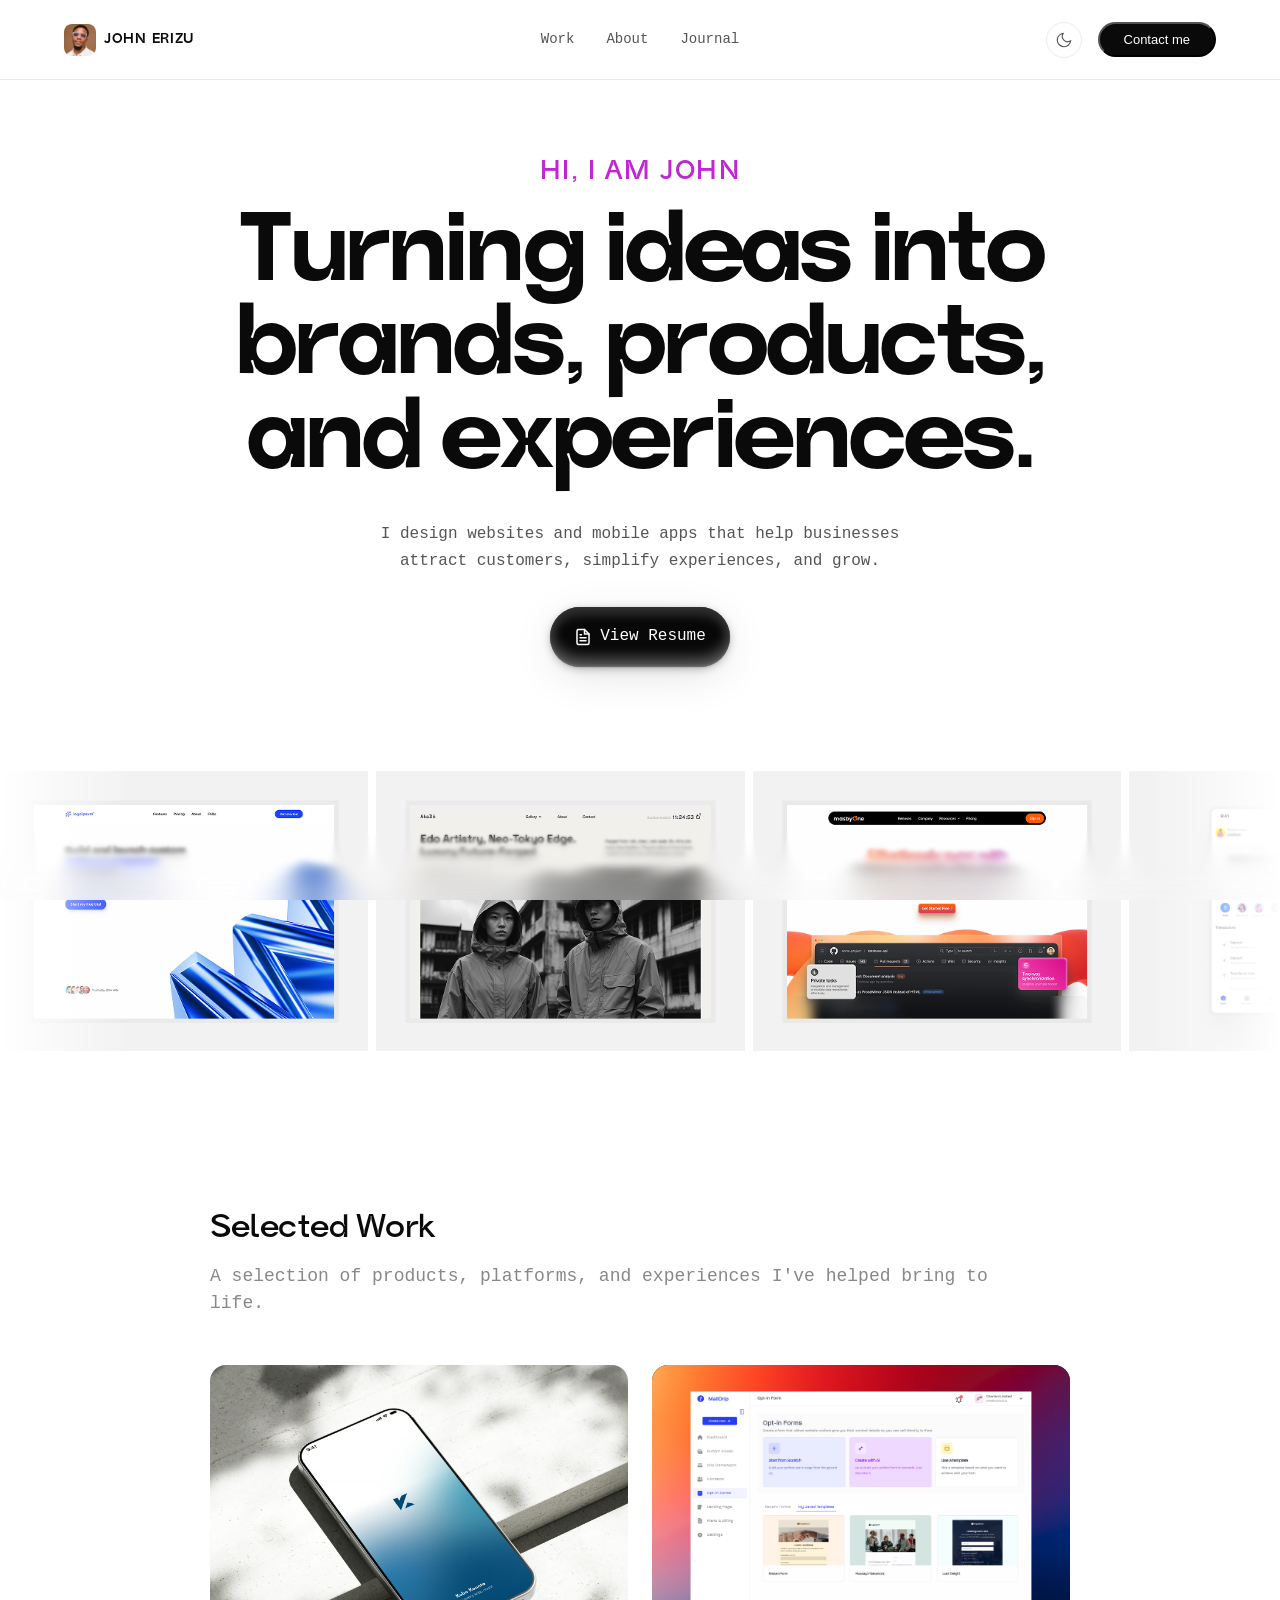
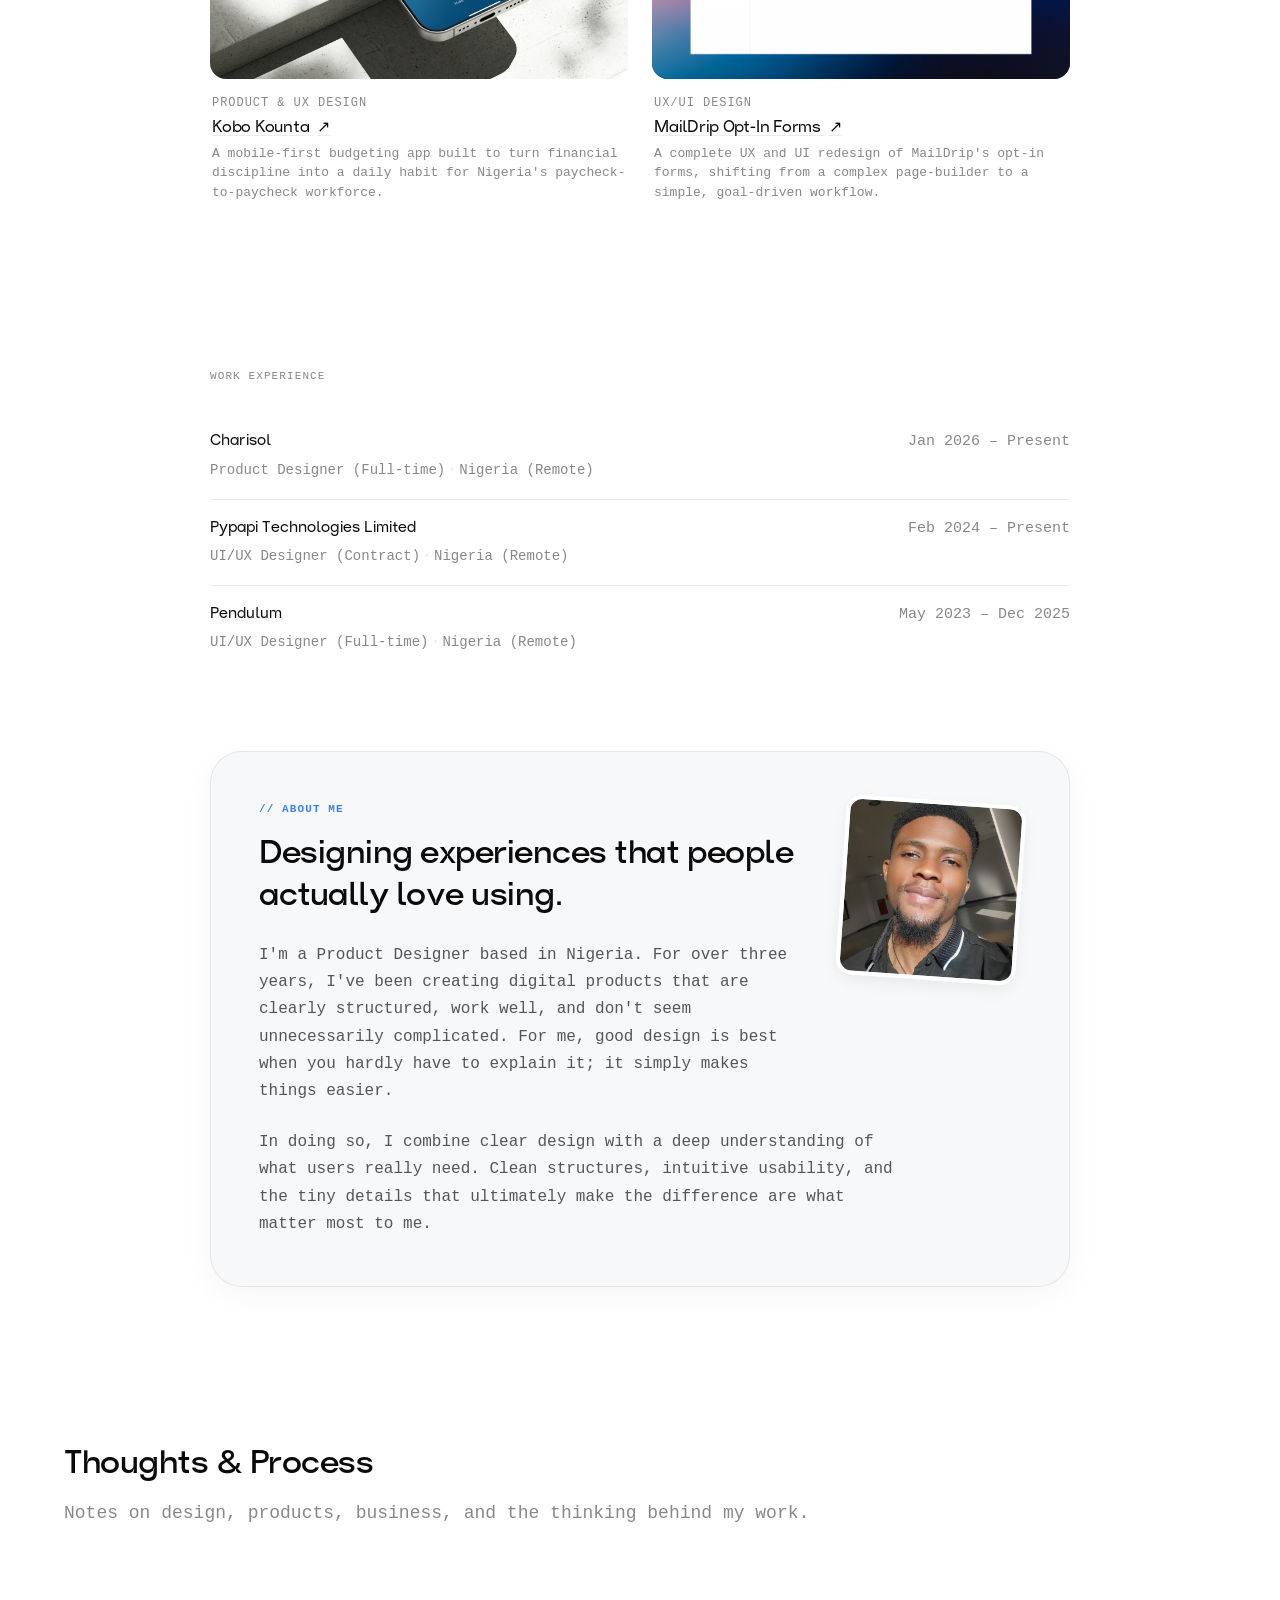
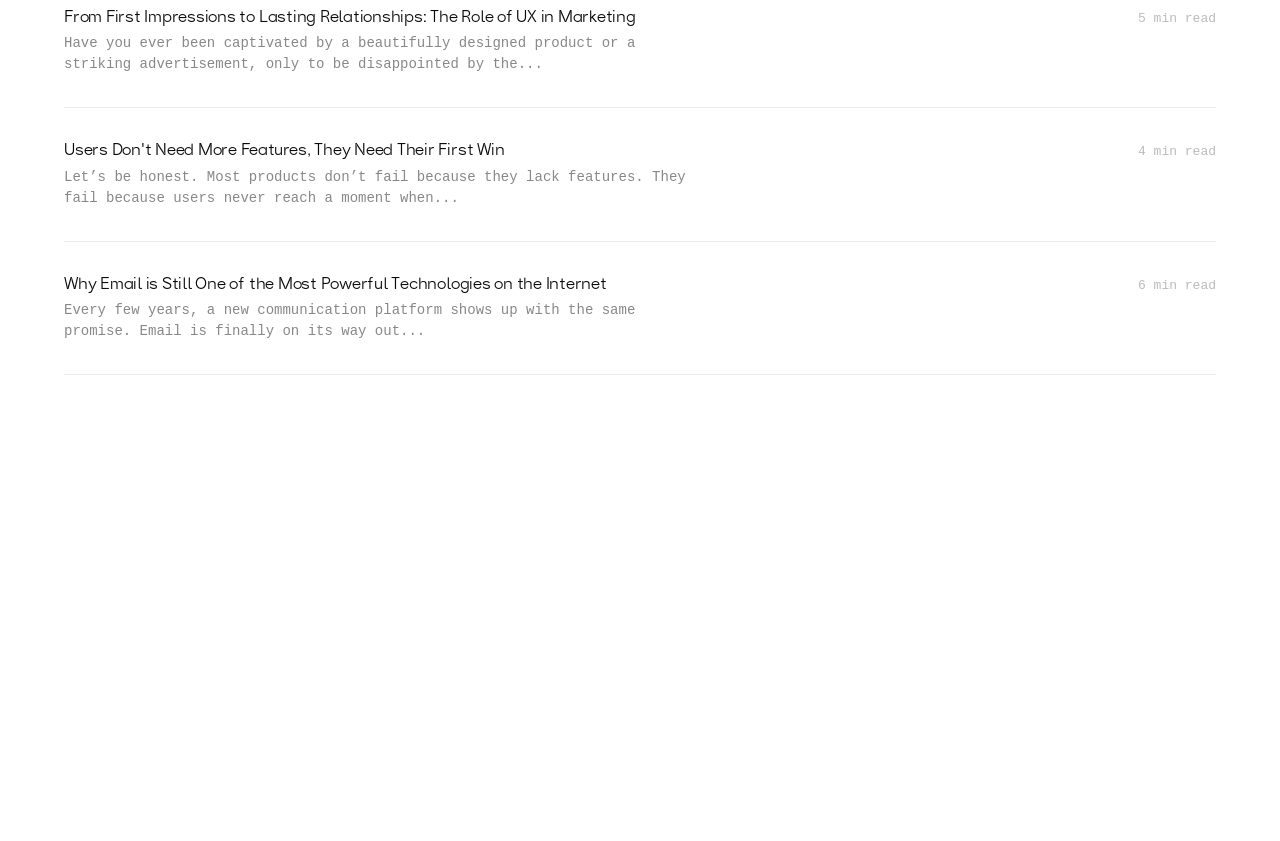
==== index.html @ f5722d07 "Redesign hero typography and animate the marquee with GSAP Hero copy is now "Turning ideas into bran" ====
<!DOCTYPE html>
<html lang="en">

<head>
  <meta charset="UTF-8">
  <meta name="viewport" content="width=device-width, initial-scale=1.0">
  <title>John Erizu — Product Designer</title>
  <!-- Content Security Policy to protect against XSS and malicious scripts -->
  <meta http-equiv="Content-Security-Policy" content="default-src 'self'; script-src 'self' 'unsafe-inline' https://app.cal.com; style-src 'self' 'unsafe-inline' https://fonts.googleapis.com; font-src 'self' https://fonts.gstatic.com; frame-src 'self' https://app.cal.com; img-src 'self' data: https:; connect-src 'self' https://app.cal.com;">
  <meta name="description"
    content="Portfolio of John Erizu, a digital product designer crafting elevated experiences for modern businesses.">

  <!-- Open Graph / social share preview -->
  <meta property="og:type" content="website">
  <meta property="og:site_name" content="John Erizu — Product Designer">
  <meta property="og:url" content="https://jon-xvi.github.io/My-Portfolio/">
  <meta property="og:title" content="John Erizu — Product Designer">
  <meta property="og:description"
    content="Portfolio of John Erizu, a digital product designer crafting elevated experiences for modern businesses.">
  <meta property="og:image" content="https://jon-xvi.github.io/My-Portfolio/artifacts/og-image.jpg">
  <meta property="og:image:width" content="1200">
  <meta property="og:image:height" content="630">

  <!-- Twitter Card -->
  <meta name="twitter:card" content="summary_large_image">
  <meta name="twitter:title" content="John Erizu — Product Designer">
  <meta name="twitter:description"
    content="Portfolio of John Erizu, a digital product designer crafting elevated experiences for modern businesses.">
  <meta name="twitter:image" content="https://jon-xvi.github.io/My-Portfolio/artifacts/og-image.jpg">

  <link rel="icon" type="image/png" href="artifacts/hero/AVI.png">
  <link rel="preconnect" href="https://fonts.googleapis.com">
  <link rel="preconnect" href="https://fonts.gstatic.com" crossorigin>
  <link href="https://fonts.googleapis.com/css2?family=IBM+Plex+Mono:wght@400;500;600;700&family=Plus+Jakarta+Sans:ital,wght@0,200..800;1,200..800&family=Six+Caps&display=swap" rel="stylesheet">
  <link rel="stylesheet" href="styles.css">
</head>

<body>

  <!-- Navigation -->
  <nav id="navbar" aria-label="Main Navigation">
    <div class="container nav-inner">
      <a href="#home" class="nav-brand">
        <img src="artifacts/hero/AVI.png" alt="John Erizu" class="nav-avatar">
        JOHN ERIZU
      </a>
      <div class="nav-center">
        <a href="#projects">Work</a>
        <a href="#about">About</a>
        <a href="#writing">Journal</a>
      </div>
      <div class="nav-right">
        <button class="theme-toggle" id="theme-toggle" aria-label="Toggle dark mode">
          <svg class="icon-sun" width="18" height="18" viewBox="0 0 24 24" fill="none" stroke="currentColor"
            stroke-width="1.5" stroke-linecap="round" stroke-linejoin="round">
            <circle cx="12" cy="12" r="5" />
            <line x1="12" y1="1" x2="12" y2="3" />
            <line x1="12" y1="21" x2="12" y2="23" />
            <line x1="4.22" y1="4.22" x2="5.64" y2="5.64" />
            <line x1="18.36" y1="18.36" x2="19.78" y2="19.78" />
            <line x1="1" y1="12" x2="3" y2="12" />
            <line x1="21" y1="12" x2="23" y2="12" />
            <line x1="4.22" y1="19.78" x2="5.64" y2="18.36" />
            <line x1="18.36" y1="5.64" x2="19.78" y2="4.22" />
          </svg>
          <svg class="icon-moon" width="18" height="18" viewBox="0 0 24 24" fill="none" stroke="currentColor"
            stroke-width="1.5" stroke-linecap="round" stroke-linejoin="round">
            <path d="M21 12.79A9 9 0 1 1 11.21 3 7 7 0 0 0 21 12.79z" />
          </svg>
        </button>
        <button class="nav-cta" data-modal-trigger="contact-modal">Contact me</button>
      </div>
      <div class="nav-mobile-actions">
        <button class="theme-toggle" id="theme-toggle-mobile" aria-label="Toggle dark mode">
          <svg class="icon-sun" width="18" height="18" viewBox="0 0 24 24" fill="none" stroke="currentColor"
            stroke-width="1.5" stroke-linecap="round" stroke-linejoin="round">
            <circle cx="12" cy="12" r="5" />
            <line x1="12" y1="1" x2="12" y2="3" />
            <line x1="12" y1="21" x2="12" y2="23" />
            <line x1="4.22" y1="4.22" x2="5.64" y2="5.64" />
            <line x1="18.36" y1="18.36" x2="19.78" y2="19.78" />
            <line x1="1" y1="12" x2="3" y2="12" />
            <line x1="21" y1="12" x2="23" y2="12" />
            <line x1="4.22" y1="19.78" x2="5.64" y2="18.36" />
            <line x1="18.36" y1="5.64" x2="19.78" y2="4.22" />
          </svg>
          <svg class="icon-moon" width="18" height="18" viewBox="0 0 24 24" fill="none" stroke="currentColor"
            stroke-width="1.5" stroke-linecap="round" stroke-linejoin="round">
            <path d="M21 12.79A9 9 0 1 1 11.21 3 7 7 0 0 0 21 12.79z" />
          </svg>
        </button>
        <button class="nav-toggle" id="nav-toggle" aria-label="Toggle navigation" aria-expanded="false">
          <span></span>
          <span></span>
          <span></span>
        </button>
      </div>
    </div>
    <!-- Mobile menu -->
    <div class="nav-mobile" id="nav-mobile">
      <a href="#projects">Work</a>
      <a href="#about">About</a>
      <a href="#writing">Journal</a>
      <button class="mobile-contact-btn" data-modal-trigger="contact-modal">Contact</button>
    </div>
  </nav>

  <!-- Hero Section -->
  <header class="hero" id="home">
    <div class="container">
      <div class="hero-content animate-on-scroll">
        <p class="hero-eyebrow">Hi, I am John</p>
        <h1>Turning ideas into brands, products, and experiences.</h1>
        <p class="hero-sub">I design websites and mobile apps that help businesses attract customers, simplify experiences, and grow.</p>
        <div class="hero-cta-wrapper">
          <a href="https://instantfind.me/johnerizu" target="_blank" rel="noopener noreferrer" class="hero-cta-pill">
            <svg width="18" height="18" viewBox="0 0 24 24" fill="none" stroke="currentColor" stroke-width="2" stroke-linecap="round" stroke-linejoin="round" class="cta-icon"><path d="M14 2H6a2 2 0 0 0-2 2v16a2 2 0 0 0 2 2h12a2 2 0 0 0 2-2V8z"></path><polyline points="14 2 14 8 20 8"></polyline><line x1="16" y1="13" x2="8" y2="13"></line><line x1="16" y1="17" x2="8" y2="17"></line><polyline points="10 9 9 9 8 9"></polyline></svg>
            View Resume
          </a>
        </div>
      </div>
    </div>
  </header>

  <!-- Infinite Marquee Section -->
  <section class="shots-marquee-section">
    <div class="marquee-track">
      <div class="marquee-content">
        <img src="artifacts/second_section/Slide%201.png" alt="Design Shot 1" class="img-light">
        <img src="artifacts/second_section/Slide%201-D.png" alt="Design Shot 1 Dark" class="img-dark">
        <img src="artifacts/second_section/Slide%202.png" alt="Design Shot 2" class="img-light">
        <img src="artifacts/second_section/Slide%202-D.png" alt="Design Shot 2 Dark" class="img-dark">
        <img src="artifacts/second_section/Slide%203.png" alt="Design Shot 3" class="img-light">
        <img src="artifacts/second_section/Slide%203-D.png" alt="Design Shot 3 Dark" class="img-dark">
        <img src="artifacts/second_section/Slide%204.png" alt="Design Shot 4" class="img-light">
        <img src="artifacts/second_section/Slide%204-D.png" alt="Design Shot 4 Dark" class="img-dark">
        <img src="artifacts/second_section/Slide%205.png" alt="Design Shot 5" class="img-light">
        <img src="artifacts/second_section/Slide%205-D.png" alt="Design Shot 5 Dark" class="img-dark">
      </div>
      <div class="marquee-content" aria-hidden="true">
        <img src="artifacts/second_section/Slide%201.png" alt="Design Shot 1" class="img-light">
        <img src="artifacts/second_section/Slide%201-D.png" alt="Design Shot 1 Dark" class="img-dark">
        <img src="artifacts/second_section/Slide%202.png" alt="Design Shot 2" class="img-light">
        <img src="artifacts/second_section/Slide%202-D.png" alt="Design Shot 2 Dark" class="img-dark">
        <img src="artifacts/second_section/Slide%203.png" alt="Design Shot 3" class="img-light">
        <img src="artifacts/second_section/Slide%203-D.png" alt="Design Shot 3 Dark" class="img-dark">
        <img src="artifacts/second_section/Slide%204.png" alt="Design Shot 4" class="img-light">
        <img src="artifacts/second_section/Slide%204-D.png" alt="Design Shot 4 Dark" class="img-dark">
        <img src="artifacts/second_section/Slide%205.png" alt="Design Shot 5" class="img-light">
        <img src="artifacts/second_section/Slide%205-D.png" alt="Design Shot 5 Dark" class="img-dark">
      </div>
    </div>
  </section>

  <!-- Projects Grid Section -->
  <section id="projects">
    <div class="container-narrow">
      <h2 class="section-title animate-on-scroll">Selected Work</h2>
      <p class="section-subtitle animate-on-scroll">A selection of products, platforms, and experiences I've helped bring to life.</p>
      <div class="projects-grid">
        <!-- Standard Cards -->
        <a href="#" class="project-card animate-on-scroll" data-case-study="kobo-kounta">
          <div class="project-img-wrap">
            <img src="artifacts/Kobo%20Kounta/brand-launch.jpg" alt="Kobo Kounta" class="project-img">
          </div>
          <div class="project-info">
            <span class="project-tag">Product & UX Design</span>
            <h3>Kobo Kounta <span class="arrow-icon">↗</span></h3>
            <p>A mobile-first budgeting app built to turn financial discipline into a daily habit for Nigeria's paycheck-to-paycheck workforce.</p>
          </div>
        </a>
        <a href="#" class="project-card animate-on-scroll" data-case-study="maildrip-redesign">
          <div class="project-img-wrap">
            <img src="artifacts/opt-in-case-study/cover-image.png" alt="MailDrip Redesign" class="project-img">
          </div>
          <div class="project-info">
            <span class="project-tag">UX/UI DESIGN</span>
            <h3>MailDrip Opt-In Forms <span class="arrow-icon">↗</span></h3>
            <p>A complete UX and UI redesign of MailDrip's opt-in forms, shifting from a complex page-builder to a simple, goal-driven workflow.</p>
          </div>
        </a>
        <!-- Nexus Banking Experience removed (dummy project, no longer needed) -->
        <!-- Lumina UI Kit and Spatial Interfaces cards removed for now (placeholder projects) -->
        <!-- Full markup is preserved in git history; ask to have them restored once real content is ready -->
      </div>
    </div>
  </section>

  <!-- Experience / Work History Section -->
  <section id="experience" class="experience-section">
    <div class="container-narrow animate-on-scroll">
      <div class="experience-header">
        <span class="experience-label">Work Experience</span>
      </div>
      <div class="experience-list">
        <div class="experience-item">
          <div class="experience-row-1">
            <span class="experience-company">Charisol</span>
            <span class="experience-time">Jan 2026 – Present</span>
          </div>
          <div class="experience-row-2">
            <span class="experience-role">Product Designer (Full-time)</span>
            <span class="experience-separator">•</span>
            <span class="experience-location">Nigeria (Remote)</span>
          </div>
        </div>
        <div class="experience-item">
          <div class="experience-row-1">
            <span class="experience-company">Pypapi Technologies Limited</span>
            <span class="experience-time">Feb 2024 – Present</span>
          </div>
          <div class="experience-row-2">
            <span class="experience-role">UI/UX Designer (Contract)</span>
            <span class="experience-separator">•</span>
            <span class="experience-location">Nigeria (Remote)</span>
          </div>
        </div>
        <div class="experience-item">
          <div class="experience-row-1">
            <span class="experience-company">Pendulum</span>
            <span class="experience-time">May 2023 – Dec 2025</span>
          </div>
          <div class="experience-row-2">
            <span class="experience-role">UI/UX Designer (Full-time)</span>
            <span class="experience-separator">•</span>
            <span class="experience-location">Nigeria (Remote)</span>
          </div>
        </div>
      </div>
    </div>
  </section>

  <!-- About Me Section -->
  <section id="about" class="about-section">
    <div class="container container-narrow">
      <div class="about-card animate-on-scroll">
        <div class="about-row-top">
          <div class="about-text-column">
            <span class="about-tag">// ABOUT ME</span>
            <h2 class="about-title">Designing experiences that people actually love using.</h2>
            <p class="about-para">I'm a Product Designer based in Nigeria. For over three years, I've been creating digital products that are clearly structured, work well, and don't seem unnecessarily complicated. For me, good design is best when you hardly have to explain it; it simply makes things easier.</p>
          </div>
          <div class="about-image-column">
            <img src="artifacts/Snapchat-1626232021.jpg" alt="John Erizu" class="about-image">
          </div>
        </div>
        <div class="about-row-bottom">
          <p class="about-para">In doing so, I combine clear design with a deep understanding of what users really need. Clean structures, intuitive usability, and the tiny details that ultimately make the difference are what matter most to me.</p>
        </div>
      </div>
    </div>
  </section>

  <!-- Journal Section -->
  <section id="writing">
    <div class="container">
      <h2 class="section-title animate-on-scroll">Thoughts & Process</h2>
      <p class="section-subtitle animate-on-scroll">Notes on design, products, business, and the thinking behind my work.</p>

      <div class="blog-list animate-on-scroll">
        <a href="https://medium.com/@johnerizu/from-first-impressions-to-lasting-relationships-the-role-of-ux-in-marketing-a23e538dd0d7" target="_blank" rel="noopener noreferrer" class="blog-entry">
          <div class="blog-info">
            <h3>From First Impressions to Lasting Relationships: The Role of UX in Marketing</h3>
            <p>Have you ever been captivated by a beautifully designed product or a striking advertisement, only to be disappointed by the...</p>
          </div>
          <div class="blog-meta">5 min read</div>
        </a>

        <a href="https://medium.com/charisol-pulse/users-dont-need-more-features-they-need-their-first-win-499026006082" target="_blank" rel="noopener noreferrer" class="blog-entry">
          <div class="blog-info">
            <h3>Users Don't Need More Features, They Need Their First Win</h3>
            <p>Let’s be honest. Most products don’t fail because they lack features. They fail because users never reach a moment when...</p>
          </div>
          <div class="blog-meta">4 min read</div>
        </a>

        <a href="https://medium.com/charisol-pulse/why-email-is-still-one-of-the-most-powerful-technologies-on-the-internet-e408d5e51385" target="_blank" rel="noopener noreferrer" class="blog-entry">
          <div class="blog-info">
            <h3>Why Email is Still One of the Most Powerful Technologies on the Internet</h3>
            <p>Every few years, a new communication platform shows up with the same promise. Email is finally on its way out...</p>
          </div>
          <div class="blog-meta">6 min read</div>
        </a>
      </div>
    </div>
  </section>



  <!-- Footer Section -->
  <footer id="contact" class="footer-section">
    <div class="container">
      <!-- CTA Row: "Let's Talk" left, Social Links right -->
      <div class="footer-cta-row animate-on-scroll">
        <div class="footer-cta-left">
          <p class="footer-label">Have a project in mind?</p>
          <a href="#" class="footer-big-link" data-modal-trigger="contact-modal">Let's Talk....</a>
        </div>
        <div class="footer-cta-right">
          <a href="https://x.com/_JonXVI" target="_blank" rel="noopener noreferrer" class="footer-social-link">X (twitter)</a>
          <a href="https://www.linkedin.com/in/john-erizu/" target="_blank" rel="noopener noreferrer" class="footer-social-link">LinkedIn</a>
          <a href="https://medium.com/@johnerizu" target="_blank" rel="noopener noreferrer" class="footer-social-link">Medium</a>
          <a href="https://www.behance.net/Jon_XVI" target="_blank" rel="noopener noreferrer" class="footer-social-link">Behance</a>
          <div class="footer-copyright">
            © 2026 John Erizu. All rights reserved.
          </div>
        </div>
      </div>
    </div>
  </footer>

  <!-- Progressive Blur Overlay (Fixed Bottom) -->
  <div class="progressive-blur" aria-hidden="true">
    <div class="blur-layer" style="backdrop-filter: blur(0.5px); -webkit-backdrop-filter: blur(0.5px); mask-image: linear-gradient(to bottom, transparent 0%, black 12.5%); -webkit-mask-image: linear-gradient(to bottom, transparent 0%, black 12.5%);"></div>
    <div class="blur-layer" style="backdrop-filter: blur(1px); -webkit-backdrop-filter: blur(1px); mask-image: linear-gradient(to bottom, transparent 12.5%, black 25%); -webkit-mask-image: linear-gradient(to bottom, transparent 12.5%, black 25%);"></div>
    <div class="blur-layer" style="backdrop-filter: blur(2px); -webkit-backdrop-filter: blur(2px); mask-image: linear-gradient(to bottom, transparent 25%, black 37.5%); -webkit-mask-image: linear-gradient(to bottom, transparent 25%, black 37.5%);"></div>
    <div class="blur-layer" style="backdrop-filter: blur(4px); -webkit-backdrop-filter: blur(4px); mask-image: linear-gradient(to bottom, transparent 37.5%, black 50%); -webkit-mask-image: linear-gradient(to bottom, transparent 37.5%, black 50%);"></div>
    <div class="blur-layer" style="backdrop-filter: blur(8px); -webkit-backdrop-filter: blur(8px); mask-image: linear-gradient(to bottom, transparent 50%, black 62.5%); -webkit-mask-image: linear-gradient(to bottom, transparent 50%, black 62.5%);"></div>
    <div class="blur-layer" style="backdrop-filter: blur(12px); -webkit-backdrop-filter: blur(12px); mask-image: linear-gradient(to bottom, transparent 62.5%, black 75%); -webkit-mask-image: linear-gradient(to bottom, transparent 62.5%, black 75%);"></div>
    <div class="blur-layer" style="backdrop-filter: blur(18px); -webkit-backdrop-filter: blur(18px); mask-image: linear-gradient(to bottom, transparent 75%, black 87.5%); -webkit-mask-image: linear-gradient(to bottom, transparent 75%, black 87.5%);"></div>
    <div class="blur-layer" style="backdrop-filter: blur(24px); -webkit-backdrop-filter: blur(24px); mask-image: linear-gradient(to bottom, transparent 87.5%, black 100%); -webkit-mask-image: linear-gradient(to bottom, transparent 87.5%, black 100%);"></div>
  </div>

  <!-- Floating Social Dock -->
  <div class="floating-dock" aria-label="Social links">
    <a href="https://x.com/_JonXVI" class="dock-item" title="X (Twitter)" target="_blank" rel="noopener noreferrer">
      <svg width="18" height="18" viewBox="0 0 24 24" fill="currentColor"><path d="M18.244 2.25h3.308l-7.227 8.26 8.502 11.24H16.17l-5.214-6.817L4.99 21.75H1.68l7.73-8.835L1.254 2.25H8.08l4.713 6.231zm-1.161 17.52h1.833L7.084 4.126H5.117z"/></svg>
    </a>
    <a href="https://www.behance.net/Jon_XVI" class="dock-item" title="Behance" target="_blank" rel="noopener noreferrer">
      <svg width="18" height="18" viewBox="0 0 24 24" fill="none" xmlns="http://www.w3.org/2000/svg">
        <defs>
          <mask id="behance-mask">
            <rect width="24" height="24" fill="white" />
            <path transform="translate(4.2, 4.2) scale(0.65)" d="M22 7h-7v-2h7v2zm1.726 10c-.442 1.297-2.029 3-5.101 3-3.074 0-5.564-1.729-5.564-5.675 0-3.91 2.325-5.92 5.466-5.92 3.082 0 4.964 1.897 5.161 4.414h-7.14c.032 1.488 1.054 2.871 2.656 2.871 1.026 0 1.954-.606 2.39-1.554h2.132zm-4.992-3.876c-.035-1.12-1.01-2.124-2.131-2.124-1.294 0-2.079 1.107-2.22 2.124h4.351zm-10.457-3.124h-6.277v14h6.76c2.476 0 4.238-1.547 4.238-4.004 0-2.001-1.391-3.149-2.73-3.342 1.082-.405 2.212-1.579 2.212-3.21 0-2.316-1.761-3.444-4.203-3.444zm-3.277 5.093h2.64c1.161 0 1.802.723 1.802 1.637 0 1.021-.738 1.62-1.84 1.62h-2.602v-3.257zm0 5.86v-3.805h2.827c1.332 0 2.158.825 2.158 1.95 0 1.155-.839 1.855-2.204 1.855h-2.781z" fill="black"/>
          </mask>
        </defs>
        <circle cx="12" cy="12" r="12" fill="currentColor" mask="url(#behance-mask)"/>
      </svg>
    </a>
    <a href="https://www.linkedin.com/in/john-erizu/" class="dock-item" title="LinkedIn" target="_blank" rel="noopener noreferrer">
      <svg width="18" height="18" viewBox="0 0 24 24" fill="currentColor"><path d="M20.447 20.452h-3.554v-5.569c0-1.328-.027-3.037-1.852-3.037-1.853 0-2.136 1.445-2.136 2.939v5.667H9.351V9h3.414v1.561h.046c.477-.9 1.637-1.85 3.37-1.85 3.601 0 4.267 2.37 4.267 5.455v6.286zM5.337 7.433c-1.144 0-2.063-.926-2.063-2.065 0-1.138.92-2.063 2.063-2.063 1.14 0 2.064.925 2.064 2.063 0 1.139-.925 2.065-2.064 2.065zm1.782 13.019H3.555V9h3.564v11.452zM22.225 0H1.771C.792 0 0 .774 0 1.729v20.542C0 23.227.792 24 1.771 24h20.451C23.2 24 24 23.227 24 22.271V1.729C24 .774 23.2 0 22.222 0h.003z"/></svg>
    </a>
    <div class="dock-divider"></div>
    <a href="#" data-cal-namespace="30min" data-cal-link="john-erizu/30min" data-cal-config='{"layout":"month_view"}' class="dock-cta">Book a call</a>
  </div>

  <!-- Contact Modal -->
  <div class="modal-overlay" id="contact-modal" aria-hidden="true">
    <div class="modal-container">
      <div class="modal-content">
        <button class="modal-close" aria-label="Close modal">
          <svg width="24" height="24" viewBox="0 0 24 24" fill="none" stroke="currentColor" stroke-width="2" stroke-linecap="round" stroke-linejoin="round"><line x1="18" y1="6" x2="6" y2="18"></line><line x1="6" y1="6" x2="18" y2="18"></line></svg>
        </button>
        <h2>Let's collaborate today!</h2>
        <form action="https://formsubmit.co/johnerizu7@gmail.com" method="POST" class="contact-form">
          <!-- FormSubmit Configuration -->
          <input type="hidden" name="_subject" value="New Portfolio Contact!">
          <input type="hidden" name="_captcha" value="false">
          <!-- Optional redirect back to your site -->
          <input type="hidden" name="_next" value="https://jon-xvi.github.io/My-Portfolio/">

          <div class="form-row">
            <div class="form-group">
              <label for="name">Name</label>
              <input type="text" id="name" name="name" placeholder="John Erizu" required>
            </div>
            <div class="form-group">
              <label for="company">Company</label>
              <input type="text" id="company" name="company" placeholder="Design">
            </div>
          </div>
          <div class="form-group">
            <label for="email">Email</label>
            <input type="email" id="email" name="email" placeholder="johnerizu7@gmail.com" required>
          </div>
          <div class="form-group">
            <label for="message">Message</label>
            <textarea id="message" name="message" rows="4" placeholder="Your message" required></textarea>
          </div>
          <button type="submit" class="form-submit-btn">Submit</button>
        </form>
      </div>
    </div>
  </div>

  <!-- Case Study Overlay Panel (Dribbble-style) -->
  <div class="case-study-overlay" id="case-study-overlay" aria-hidden="true">
    <div class="case-study-backdrop" id="case-study-backdrop"></div>
    <div class="case-study-container" id="case-study-container">
      <div class="case-study-header-sticky" id="case-study-header-sticky">
        <div class="case-study-header-inner">
          <div class="case-study-header-text" id="case-study-header-text"></div>
          <button class="case-study-close" id="case-study-close" aria-label="Close case study">
            <svg width="24" height="24" viewBox="0 0 24 24" fill="none" stroke="currentColor" stroke-width="2" stroke-linecap="round" stroke-linejoin="round">
              <line x1="18" y1="6" x2="6" y2="18"></line>
              <line x1="6" y1="6" x2="18" y2="18"></line>
            </svg>
          </button>
        </div>
      </div>
      <div class="case-study-content" id="case-study-content">
        <!-- Content injected dynamically via JavaScript -->
      </div>
    </div>
  </div>

  <!-- Image Lightbox (full-view for case study images) -->
  <div class="image-lightbox" id="image-lightbox" aria-hidden="true">
    <button class="image-lightbox-close" id="image-lightbox-close" aria-label="Close full-size image">
      <svg width="24" height="24" viewBox="0 0 24 24" fill="none" stroke="currentColor" stroke-width="2" stroke-linecap="round" stroke-linejoin="round">
        <line x1="18" y1="6" x2="6" y2="18"></line>
        <line x1="6" y1="6" x2="18" y2="18"></line>
      </svg>
    </button>
    <img src="" alt="" class="image-lightbox-img" id="image-lightbox-img">
  </div>

  <script src="vendor/gsap.min.js"></script>
  <script src="main.dev.js"></script>
  <script src="https://cdn.jsdelivr.net/npm/marked/marked.min.js"></script>
  <script src="cms.js"></script>

  <!-- Cal embed code begins -->
  <script type="text/javascript">
    (function (C, A, L) { let p = function (a, ar) { a.q.push(ar); }; let d = C.document; C.Cal = C.Cal || function () { let cal = C.Cal; let ar = arguments; if (!cal.loaded) { cal.ns = {}; cal.q = cal.q || []; d.head.appendChild(d.createElement("script")).src = A; cal.loaded = true; } if (ar[0] === L) { const api = function () { p(api, arguments); }; const namespace = ar[1]; api.q = api.q || []; if(typeof namespace === "string"){cal.ns[namespace] = cal.ns[namespace] || api;p(cal.ns[namespace], ar);p(cal, ["initNamespace", namespace]);} else p(cal, ar); return;} p(cal, ar); }; })(window, "https://app.cal.com/embed/embed.js", "init");
    Cal("init", "30min", {origin:"https://app.cal.com"});
    Cal.config = Cal.config || {};
    Cal.config.forwardQueryParams = true;
    Cal.ns["30min"]("ui", {"hideEventTypeDetails":false,"layout":"month_view"});
  </script>
  <!-- Cal embed code ends -->
</body>
</html>
---- styles.css ----
@font-face{font-family:"Trap";src:url("artifacts/fonts/trap-sans-serif-font-family/trap-light.otf") format("opentype");font-weight:300;font-style:normal;font-display:swap}@font-face{font-family:"Trap";src:url("artifacts/fonts/trap-sans-serif-font-family/trap-regular.otf") format("opentype");font-weight:400;font-style:normal;font-display:swap}@font-face{font-family:"Trap";src:url("artifacts/fonts/trap-sans-serif-font-family/trap-medium.otf") format("opentype");font-weight:500;font-style:normal;font-display:swap}@font-face{font-family:"Trap";src:url("artifacts/fonts/trap-sans-serif-font-family/trap-semibold.otf") format("opentype");font-weight:600;font-style:normal;font-display:swap}@font-face{font-family:"Trap";src:url("artifacts/fonts/trap-sans-serif-font-family/trap-bold.otf") format("opentype");font-weight:700;font-style:normal;font-display:swap}@font-face{font-family:"Trap";src:url("artifacts/fonts/trap-sans-serif-font-family/trap-extrabold.otf") format("opentype");font-weight:800;font-style:normal;font-display:swap}@font-face{font-family:"Trap";src:url("artifacts/fonts/trap-sans-serif-font-family/trap-black.otf") format("opentype");font-weight:900;font-style:normal;font-display:swap}:root{--bg:#ffffff;--bg-alt:#f7f8fa;--fg:#0a0a0a;--fg-2:#555555;--fg-3:#888888;--fg-4:#bbbbbb;--border:rgba(0, 0, 0, 0.08);--card-bg:#f5f5f5;--hero-ink:#0a0a0a;--hero-accent:#c026d3;--max-width:1200px;--site-margin:64px;--section-padding:80px;--font-body:"IBM Plex Mono", ui-monospace, SFMono-Regular, Menlo, Consolas, monospace;--font-display:"Trap", "Plus Jakarta Sans", -apple-system, BlinkMacSystemFont, "Helvetica Neue", Helvetica, Arial, sans-serif;--ease:cubic-bezier(0.25, 0.46, 0.45, 0.94);--transition-color:background-color 0.3s ease, color 0.3s ease, border-color 0.3s ease}html.dark{--bg:#111111;--bg-alt:#1a1a1a;--fg:#efefef;--fg-2:#b0b0b0;--fg-3:#777777;--fg-4:#555555;--border:rgba(255, 255, 255, 0.1);--card-bg:#1e1e1e;--hero-ink:#fffce1;--hero-accent:#ff96f9}*, *::before, *::after{margin:0;padding:0;box-sizing:border-box}body{font-family:var(--font-body);background-color:var(--bg);color:var(--fg-2);font-size:16px;line-height:1.7;font-weight:400;overflow-x:hidden;scroll-behavior:smooth;transition:var(--transition-color);padding-bottom:80px}h1, h2, h3{font-family:var(--font-display);color:var(--fg);font-weight:700;letter-spacing:-0.02em;line-height:1.15;transition:color 0.3s ease}h1{font-size:clamp(32px, 4.5vw, 56px);font-weight:400;line-height:1.2;letter-spacing:-0.015em}h2{font-size:clamp(28px, 3vw, 42px);font-weight:400;line-height:1.15;letter-spacing:-0.015em}h3{font-size:16px;font-weight:400;line-height:1.4;letter-spacing:-0.015em}p{max-width:640px;color:var(--fg-2);transition:color 0.3s ease}a{color:var(--fg);text-decoration:none;transition:opacity 0.2s ease, color 0.3s ease}a:hover{opacity:0.6}.container{width:100%;max-width:calc(var(--max-width) + (var(--site-margin) * 2));margin:0 auto;padding:0 var(--site-margin)}section{padding:var(--section-padding) 0;transition:background-color 0.3s ease}.section-title{font-size:clamp(24px, 2.5vw, 32px);font-weight:600;margin-bottom:16px}.section-subtitle{font-size:18px;color:var(--fg-3);margin-bottom:48px;max-width:800px;line-height:1.5}#navbar{position:fixed;top:0;left:0;width:100%;height:80px;z-index:100;display:flex;align-items:center;background:var(--bg);border-bottom:1px solid var(--border);transition:var(--transition-color)}.nav-inner{position:relative;z-index:2;display:flex;align-items:center;justify-content:space-between;width:100%}.nav-brand{font-family:var(--font-display);display:flex;align-items:center;gap:8px;font-size:14px;font-weight:700;letter-spacing:0.05em;color:var(--fg);text-transform:uppercase}.nav-avatar{width:32px;height:32px;border-radius:8px;object-fit:cover}.nav-brand:hover{opacity:1}.nav-center{display:flex;gap:32px;position:absolute;left:50%;transform:translateX(-50%)}.nav-center a{font-size:14px;font-weight:400;color:var(--fg-2)}.nav-center a:hover{opacity:0.6}.nav-right{display:flex;align-items:center;gap:16px}.nav-mobile-actions{display:none;align-items:center;gap:12px}.theme-toggle{width:36px;height:36px;border-radius:50%;border:1px solid var(--border);background:transparent;cursor:pointer;display:flex;align-items:center;justify-content:center;color:var(--fg-2);transition:var(--transition-color)}.theme-toggle:hover{border-color:var(--fg-3)}.theme-toggle svg{transition:opacity 0.2s ease}.icon-sun{display:none}html.dark .icon-sun{display:block}html.dark .icon-moon{display:none}.nav-cta{font-size:13px;font-weight:500;padding:8px 24px;border-radius:100px;background:var(--fg);color:var(--bg);transition:var(--transition-color), opacity 0.2s ease}.nav-cta:hover{opacity:0.85}.nav-toggle{display:none;background:none;border:none;cursor:pointer;padding:8px;z-index:110;flex-direction:column;justify-content:center;align-items:center;gap:4px;width:36px;height:36px}.nav-toggle span{display:block;width:22px;height:2px;background-color:var(--fg);border-radius:2px;transition:transform 300ms ease, opacity 200ms ease;transform-origin:center}#navbar.nav-open .nav-toggle span:nth-child(1){transform:translateY(7px) rotate(45deg)}#navbar.nav-open .nav-toggle span:nth-child(2){opacity:0}#navbar.nav-open .nav-toggle span:nth-child(3){transform:translateY(-7px) rotate(-45deg)}.nav-mobile{display:none;position:fixed;inset:0;z-index:1;flex-direction:column;align-items:center;justify-content:center;gap:8px;background:var(--bg);opacity:0;visibility:hidden;pointer-events:none;transition:opacity 0.3s ease, visibility 0.3s ease}#navbar.nav-open .nav-mobile{opacity:1;visibility:visible;pointer-events:auto}.nav-mobile a{font-family:"Six Caps", var(--font-display), sans-serif;font-size:clamp(52px, 15vw, 76px);font-weight:500;line-height:1.05;letter-spacing:0.01em;color:var(--fg);text-transform:uppercase;text-align:center;display:block}.hero{padding-top:160px;padding-bottom:80px}.hero-content{max-width:1200px;margin:0 auto;display:flex;flex-direction:column;align-items:center;text-align:center}.hero-eyebrow{font-family:var(--font-display);font-size:clamp(16px, 2.1vw, 28px);font-weight:600;letter-spacing:0.06em;text-transform:uppercase;line-height:1;color:var(--hero-accent);max-width:none;margin-bottom:22px}.hero-content h1{font-size:clamp(40px, 7.6vw, 112px);font-weight:800;line-height:0.96;letter-spacing:-0.04em;color:var(--hero-ink);max-width:14em;margin-bottom:32px;text-wrap:balance}.hero-sub{font-size:16px;color:var(--fg-2);max-width:540px;line-height:1.7;text-wrap:pretty}.hero-cta-wrapper{margin-top:32px}.hero-cta-pill{display:inline-flex;align-items:center;gap:8px;padding:16px 24px;background-color:#080808;border-radius:9999px;color:#fff;text-decoration:none;font-weight:500;box-shadow:inset 0 0.6px 0.6px -0.4px rgba(59, 59, 59, 0.28), inset 0 2.3px 2.3px -0.8px rgba(59, 59, 59, 0.36), inset 0 10px 10px -1.25px rgba(59, 59, 59, 0.75), inset 0 -0.6px 0.8px -0.4px rgba(255, 255, 255, 0.13), inset 0 -2.3px 3.2px -0.8px rgba(255, 255, 255, 0.16), inset 0 -10px 14px -1.25px rgba(255, 255, 255, 0.34), 0 0.6px 2.8px -1.3px rgba(0, 0, 0, 0.46), 0 2.3px 10.5px -2.7px rgba(0, 0, 0, 0.4), 0 10px 46px -4px rgba(0, 0, 0, 0.12);transition:background-color 0.2s ease, box-shadow 0.2s ease}.hero-cta-pill:hover{background-color:#363636}html.dark .hero-cta-pill{background-color:#ffffff;color:#080808;box-shadow:inset 0 0.6px 0.6px -0.4px rgba(0, 0, 0, 0.05), inset 0 2.3px 2.3px -0.8px rgba(0, 0, 0, 0.05), inset 0 10px 10px -1.25px rgba(0, 0, 0, 0.1), inset 0 -0.6px 0.8px -0.4px rgba(0, 0, 0, 0.1), inset 0 -2.3px 3.2px -0.8px rgba(0, 0, 0, 0.1), inset 0 -10px 14px -1.25px rgba(0, 0, 0, 0.15), 0 0.6px 2.8px -1.3px rgba(0, 0, 0, 0.46), 0 2.3px 10.5px -2.7px rgba(0, 0, 0, 0.4), 0 10px 46px -4px rgba(0, 0, 0, 0.12)}html.dark .hero-cta-pill:hover{background-color:#e5e5e5}.cta-icon{flex-shrink:0}.shots-marquee-section{width:100%;overflow:hidden;padding:24px 0 80px 0;display:flex;mask-image:linear-gradient(to right, transparent, black 10%, black 90%, transparent);-webkit-mask-image:linear-gradient(to right, transparent, black 10%, black 90%, transparent)}.marquee-track{display:flex;width:max-content;will-change:transform;animation:scrollMarquee 30s linear infinite}.marquee-content{display:flex;gap:8px;padding-right:8px}.marquee-content img{height:280px;width:auto;object-fit:contain;max-height:65vh;transition:opacity 0.3s ease}.marquee-content .img-dark{display:none}html.dark .marquee-content .img-light{display:none}html.dark .marquee-content .img-dark{display:block}@keyframes scrollMarquee{0%{transform:translateX(0)}100%{transform:translateX(-50%)}}.projects-grid{display:grid;grid-template-columns:repeat(2, 1fr);gap:48px 24px}.project-card{display:flex;flex-direction:column;text-decoration:none;color:inherit;transition:transform 300ms var(--ease)}.project-card:hover{opacity:1;transform:translateY(-4px)}.project-card.featured{grid-column:span 2}.project-img-wrap{width:100%;aspect-ratio:4 / 3;overflow:hidden;border-radius:16px;background:linear-gradient(135deg, #0f172a, #1e293b, #334155)}.project-card.featured .project-img-wrap{aspect-ratio:16 / 9}.project-img{width:100%;height:100%;object-fit:cover;display:block;transition:transform 400ms ease}.project-card:hover .project-img{transform:scale(1.03)}.project-info{padding:14px 2px 0}.project-tag{font-size:12px;text-transform:uppercase;letter-spacing:0.08em;color:var(--fg-3);margin-bottom:4px;display:block}.project-info h3{font-size:16px;font-weight:500;color:var(--fg);margin-bottom:4px;text-decoration:underline;text-underline-offset:3px;text-decoration-color:var(--border);transition:text-decoration-color 0.2s ease, color 0.3s ease}.project-card:hover .project-info h3{text-decoration-color:var(--fg)}.arrow-icon{font-style:normal;margin-left:4px}.project-info p{font-size:13px;color:var(--fg-3);line-height:1.5;max-width:none}.blog-entry{display:flex;justify-content:space-between;align-items:baseline;padding:32px 0;border-bottom:1px solid var(--border);text-decoration:none;position:relative;transition:border-color 0.3s ease}.blog-entry::after{content:'';position:absolute;bottom:-1px;left:0;width:0;height:1px;background:var(--fg);transition:width 300ms ease}.blog-entry:hover::after{width:100%}.blog-entry:hover{opacity:1}.blog-info h3{color:var(--fg);margin-bottom:4px;transition:color 300ms ease}.blog-entry:hover .blog-info h3{color:var(--fg-3)}.blog-info p{font-size:14px;color:var(--fg-3);line-height:1.5}.blog-meta{font-size:13px;color:var(--fg-4);white-space:nowrap;margin-left:32px}.testimonial{margin-bottom:48px;padding-bottom:48px;border-bottom:1px solid var(--border);transition:border-color 0.3s ease}.testimonial:last-child{border-bottom:none;margin-bottom:0;padding-bottom:0}.testimonial blockquote{font-size:clamp(18px, 2vw, 24px);font-weight:400;color:var(--fg);font-style:italic;max-width:700px;line-height:1.5;margin-bottom:24px;transition:color 0.3s ease}.testimonial-author{font-size:14px;color:var(--fg-3)}.footer-section{padding-bottom:64px}.footer-cta{margin-bottom:80px}.footer-label{font-size:18px;color:var(--fg-2);margin-bottom:16px}.footer-big-link{font-family:var(--font-display);font-size:clamp(48px, 10vw, 140px);font-weight:300;color:var(--fg-4);letter-spacing:-0.03em;line-height:1;display:block;transition:color 0.3s ease;cursor:pointer}.footer-big-link:hover{color:var(--fg);opacity:1}.footer-cta-right{display:flex;flex-wrap:wrap;gap:40px;margin-top:40px;align-items:flex-end}.footer-social-link{font-size:16px;color:var(--fg-2);transition:color 0.3s ease;text-decoration:none}.footer-social-link:hover{color:var(--fg)}.footer-copyright{font-size:12px;color:var(--fg-3);opacity:0.6;margin-left:auto}.footer-name{font-size:clamp(48px, 8vw, 120px);font-weight:500;color:var(--fg);letter-spacing:-0.03em;line-height:1;margin-bottom:48px;transition:color 0.3s ease}.footer-bottom{display:flex;justify-content:space-between;align-items:center;padding-top:24px;border-top:1px solid var(--border);transition:border-color 0.3s ease}.footer-socials{display:flex;gap:24px}.footer-socials a{font-size:14px;color:var(--fg-2)}.footer-copy{font-size:12px;color:var(--fg-4)}.floating-dock{position:fixed;bottom:24px;left:50%;transform:translateX(-50%);z-index:95;display:flex;align-items:center;gap:4px;padding:8px 8px 8px 16px;background:var(--fg);border-radius:100px;box-shadow:0 4px 24px rgba(0, 0, 0, 0.15);transition:var(--transition-color), box-shadow 0.3s ease}.dock-item{display:flex;align-items:center;justify-content:center;width:38px;height:38px;border-radius:50%;color:var(--bg);transition:background-color 0.2s ease, transform 0.2s ease, color 0.3s ease}.dock-item:hover{background:rgba(255, 255, 255, 0.15);transform:translateY(-2px);opacity:1}html.dark .dock-item:hover{background:rgba(0, 0, 0, 0.2)}.dock-divider{width:1px;height:20px;background:rgba(255, 255, 255, 0.2);margin:0 4px;flex-shrink:0}html.dark .dock-divider{background:rgba(0, 0, 0, 0.15)}.dock-cta{font-size:13px;font-weight:500;padding:8px 24px;border-radius:100px;background:var(--bg);color:var(--fg);white-space:nowrap;transition:var(--transition-color), opacity 0.2s ease}.dock-cta:hover{opacity:0.85}.progressive-blur{position:fixed;bottom:0;left:0;right:0;height:72px;z-index:90;pointer-events:none}.progressive-blur .blur-layer{position:absolute;inset:0}.animate-on-scroll{opacity:0;transform:translateY(20px);transition:opacity 600ms var(--ease), transform 600ms var(--ease)}.animate-on-scroll.is-visible{opacity:1;transform:translateY(0)}.progressive-blur{position:fixed;bottom:0;left:0;right:0;height:80px;z-index:90;pointer-events:none}.progressive-blur .blur-layer{position:absolute;inset:0}.floating-dock{position:fixed;bottom:24px;left:50%;transform:translate(-50%, 100px);opacity:0;pointer-events:none;z-index:95;display:flex;align-items:center;gap:4px;padding:8px 8px 8px 16px;background:var(--fg);border-radius:100px;box-shadow:0 4px 24px rgba(0, 0, 0, 0.15);transition:transform 0.4s cubic-bezier(0.16, 1, 0.3, 1), opacity 0.3s ease, var(--transition-color), box-shadow 0.3s ease}.floating-dock.dock-visible{transform:translate(-50%, 0);opacity:1;pointer-events:auto}.dock-item{display:flex;align-items:center;justify-content:center;width:38px;height:38px;border-radius:50%;color:var(--bg);transition:background-color 0.2s ease, transform 0.2s ease, color 0.3s ease;text-decoration:none}.dock-item:hover{background:rgba(255, 255, 255, 0.15);transform:translateY(-2px);opacity:1}html.dark .dock-item:hover{background:rgba(0, 0, 0, 0.2)}.dock-item svg{flex-shrink:0}.dock-divider{width:1px;height:20px;background:rgba(255, 255, 255, 0.2);margin:0 4px;flex-shrink:0}html.dark .dock-divider{background:rgba(0, 0, 0, 0.15)}.dock-cta{font-size:13px;font-weight:500;padding:8px 24px;border-radius:100px;background:var(--bg);color:var(--fg);white-space:nowrap;text-decoration:none;transition:var(--transition-color), opacity 0.2s ease}.dock-cta:hover{opacity:0.85}@media (max-width:1024px){:root{--site-margin:40px;--section-padding:104px}.projects-grid{gap:40px 20px}}@media (max-width:768px){:root{--site-margin:24px;--section-padding:80px}.nav-center, .nav-right{display:none}.nav-mobile-actions{display:flex}.nav-toggle{display:flex}.nav-mobile{display:flex}#navbar{flex-wrap:wrap;height:auto;min-height:72px;align-content:center}#navbar.nav-open{background:var(--bg)}.hero{padding-top:120px;padding-bottom:64px}.marquee-content img{height:180px}.projects-grid{grid-template-columns:1fr}.project-card.featured{grid-column:span 1}.blog-entry{flex-direction:column;gap:8px}.blog-meta{margin-left:0}.footer-cta-right{gap:24px}.footer-copyright{flex-basis:100%;margin-left:0;margin-top:16px}}@media (max-width:480px){:root{--site-margin:16px;--section-padding:64px}.hero{padding-top:104px}.marquee-content img{height:140px}.floating-dock{bottom:16px;padding:8px 8px 8px 16px}.dock-item{width:38px;height:38px}.dock-cta{font-size:14px;padding:8px 16px}.progressive-blur{height:60px}}.mobile-contact-btn{background:none;border:none;color:var(--fg);font-family:"Six Caps", var(--font-display), sans-serif;font-size:clamp(52px, 15vw, 76px);font-weight:500;line-height:1.05;letter-spacing:0.01em;text-transform:uppercase;cursor:pointer;padding:0;text-align:center}.modal-overlay{position:fixed;top:0;left:0;width:100vw;height:100vh;background:rgba(0, 0, 0, 0.4);backdrop-filter:blur(8px);-webkit-backdrop-filter:blur(8px);z-index:1000;display:flex;align-items:center;justify-content:center;opacity:0;visibility:hidden;transition:opacity 0.3s ease, visibility 0.3s ease}.modal-overlay[aria-hidden="false"]{opacity:1;visibility:visible}.modal-container{position:relative;width:100%;max-width:460px;margin:16px;transform:translateY(20px) scale(0.98);transition:transform 0.4s cubic-bezier(0.16, 1, 0.3, 1)}.modal-overlay[aria-hidden="false"] .modal-container{transform:translateY(0) scale(1)}.modal-content{position:relative;background-color:#F5F4F2;border-radius:24px;padding:40px;box-shadow:0 24px 64px rgba(0, 0, 0, 0.12), 0 0 0 1px rgba(0, 0, 0, 0.05)}html.dark .modal-content{background-color:#1a1a1a;box-shadow:0 24px 64px rgba(0, 0, 0, 0.4), 0 0 0 1px rgba(255, 255, 255, 0.05)}.modal-close{position:absolute;top:24px;right:24px;background:none;border:none;color:var(--fg-3);cursor:pointer;padding:8px;border-radius:50%;display:flex;align-items:center;justify-content:center;transition:background 0.2s, color 0.2s;z-index:10}.modal-close:hover{background:var(--border);color:var(--fg)}.modal-content h2{font-size:28px;margin-bottom:32px;font-weight:500;letter-spacing:-0.02em}html.dark .modal-content h2{color:#fff}.contact-form{display:flex;flex-direction:column;gap:24px}.form-row{display:grid;grid-template-columns:1fr 1fr;gap:16px}@media (max-width:500px){.form-row{grid-template-columns:1fr}}.form-group{display:flex;flex-direction:column;gap:8px}.form-group label{font-size:13px;color:#777;font-family:var(--font-body)}html.dark .form-group label{color:#999}.form-group input, .form-group textarea{width:100%;padding:16px 16px;background:transparent;border:none;border-radius:12px;font-family:inherit;font-size:15px;color:#080808;box-shadow:inset 0 0 0 1px rgba(0,0,0,0.08), inset 0 2px 4px rgba(0,0,0,0.02);transition:box-shadow 0.2s ease}html.dark .form-group input, html.dark .form-group textarea{color:#fff;box-shadow:inset 0 0 0 1px rgba(255,255,255,0.1), inset 0 2px 4px rgba(0,0,0,0.2)}.form-group input:focus, .form-group textarea:focus{outline:none;box-shadow:inset 0 0 0 1.5px #080808}html.dark .form-group input:focus, html.dark .form-group textarea:focus{box-shadow:inset 0 0 0 1.5px #fff}.form-submit-btn{margin-top:16px;width:100%;padding:16px;background:#080808;color:#ffffff;border:none;border-radius:12px;font-size:15px;font-family:var(--font-body);font-weight:500;cursor:pointer;transition:transform 0.2s ease, background 0.2s ease}.form-submit-btn:hover{background:#2b2b2b}html.dark .form-submit-btn{background:#ffffff;color:#080808}html.dark .form-submit-btn:hover{background:#e5e5e5}@media (max-width:600px){.modal-content{padding:32px 24px}.modal-content h2{font-size:24px;margin-bottom:24px}}.case-study-overlay{position:fixed;top:0;left:0;width:100vw;height:100vh;z-index:1100;display:flex;align-items:flex-end;justify-content:center;opacity:0;visibility:hidden;pointer-events:none;transition:opacity 0.4s ease, visibility 0.4s ease}.case-study-overlay.overlay-open{opacity:1;visibility:visible;pointer-events:auto}.case-study-backdrop{position:absolute;inset:0;background:rgba(0, 0, 0, 0.4);backdrop-filter:blur(12px);-webkit-backdrop-filter:blur(12px);transition:opacity 0.4s ease}.case-study-container{position:relative;width:100%;max-width:100%;height:95vh;background-color:var(--bg);border-radius:24px 24px 0 0;box-shadow:0 -16px 48px rgba(0, 0, 0, 0.18), 0 0 0 1px var(--border);overflow-y:auto;z-index:2;transform:translateY(100%);transition:transform 0.55s cubic-bezier(0.16, 1, 0.3, 1);padding:0 0 64px 0}.case-study-header-sticky{position:sticky;top:0;background:rgba(255, 255, 255, 0.85);backdrop-filter:blur(16px);-webkit-backdrop-filter:blur(16px);border-bottom:1px solid var(--border);z-index:10}.case-study-header-inner{max-width:1040px;margin:0 auto;width:100%;display:flex;justify-content:space-between;align-items:center;padding:24px 40px}html.dark .case-study-header-sticky{background:rgba(17, 17, 17, 0.85)}.case-study-header-text h2{font-family:var(--font-display);font-size:20px;font-weight:600;color:var(--fg);margin-bottom:4px}.case-study-header-text .case-study-tag{font-size:14px;color:var(--fg-3);text-transform:none;letter-spacing:normal}.case-study-overlay.overlay-open .case-study-container{transform:translateY(0)}.case-study-close{background:var(--bg-alt);border:1px solid var(--border);flex-shrink:0;color:var(--fg-2);cursor:pointer;padding:8px;border-radius:50%;display:flex;align-items:center;justify-content:center;transition:background 0.2s, color 0.2s, transform 0.2s;z-index:10}.case-study-close:hover{background:var(--border);color:var(--fg);transform:scale(1.05)}.case-study-close svg{width:20px;height:20px}.case-study-content{max-width:1040px;margin:0 auto;padding:40px 40px 64px 40px}.case-study-lead{font-size:18px;line-height:1.6;color:var(--fg-2);margin-bottom:32px}.case-study-hero-img{width:100%;aspect-ratio:16 / 10;border-radius:16px;object-fit:contain;max-height:65vh;margin-bottom:48px;background:linear-gradient(135deg, #0f172a, #1e293b, #334155);box-shadow:0 24px 64px rgba(0, 0, 0, 0.12), 0 0 0 1px var(--border)}.case-study-hero-img--square{aspect-ratio:1 / 1;max-width:560px;max-height:560px;margin-left:auto;margin-right:auto}.case-study-body{margin-top:40px}.case-study-body h3{font-family:var(--font-display);font-size:clamp(20px, 2.5vw, 26px);color:var(--fg);margin:64px 0 16px;padding:0 80px}.case-study-body h3:first-child{margin-top:0}.case-study-body h4{font-family:var(--font-body);font-size:13px;font-weight:600;text-transform:uppercase;letter-spacing:0.08em;color:#3b82f6;margin:32px 0 12px;padding:0 80px}html.dark .case-study-body h4{color:#60a5fa}.case-study-body p{font-size:15px;line-height:1.7;color:var(--fg-2);margin-bottom:24px;max-width:none;padding:0 80px}.case-study-body img{width:100%;border-radius:12px;margin:32px 0;object-fit:contain;max-height:65vh;cursor:zoom-in}.case-study-body ul, .case-study-body ol{list-style:none;margin-bottom:32px;padding-left:104px;padding-right:80px;color:var(--fg-2);font-size:15px}.case-study-body ol{counter-reset:case-study-counter}.case-study-body li{position:relative;margin-bottom:16px;line-height:1.6}.case-study-body ul li::before{content:'';position:absolute;left:-16px;top:0.65em;width:6px;height:6px;border-radius:50%;background:var(--fg-4)}.case-study-body ol li{counter-increment:case-study-counter}.case-study-body ol li::before{content:counter(case-study-counter) ".";position:absolute;left:-34px;width:24px;text-align:right;top:0;font-weight:600;font-size:14px;color:#3b82f6}html.dark .case-study-body ol li::before{color:#60a5fa}@media (max-width:768px){.case-study-body h3, .case-study-body h4, .case-study-body p{padding:0 16px}.case-study-body ul, .case-study-body ol{padding-left:40px;padding-right:16px}.case-study-container{height:90vh;padding:0 0 48px 0}.case-study-close{padding:8px}.case-study-close svg{width:18px;height:18px}}.experience-section{padding:var(--section-padding) 0;transition:background-color 0.3s ease}.container-narrow{width:100%;max-width:calc(860px + (var(--site-margin) * 2));margin:0 auto;padding:0 var(--site-margin)}.experience-header{margin-bottom:24px}.experience-label{font-family:var(--font-body);font-size:11px;font-weight:500;text-transform:uppercase;letter-spacing:0.1em;color:var(--fg-3);display:inline-block}.experience-list{display:flex;flex-direction:column;margin-top:24px}.experience-item{display:flex;flex-direction:column;padding:16px 0;border-top:1px solid var(--border)}.experience-item:first-child{border-top:none}.experience-row-1{display:flex;justify-content:space-between;align-items:center;margin-bottom:4px}.experience-company{font-family:var(--font-display);font-size:15px;font-weight:500;color:var(--fg)}.experience-time{font-size:15px;font-family:var(--font-body);color:var(--fg-3);text-align:right}.experience-row-2{display:flex;align-items:center;flex-wrap:wrap;gap:4px}.experience-role, .experience-location{font-size:14px;font-family:var(--font-body);color:var(--fg-3)}.experience-separator{font-size:10px;color:var(--border);line-height:1}@media (max-width:768px){.experience-row-1{flex-direction:column;align-items:flex-start;gap:4px}.experience-time{text-align:left;font-size:13px}.experience-company{font-size:15px}.experience-row-2{gap:4px;margin-top:2px}.experience-role, .experience-location{font-size:13px}}@media (max-width:768px){.case-study-header-inner{padding:24px 24px}.case-study-content{padding:24px 24px 48px 24px}}.about-section{padding:0 0 var(--section-padding) 0}.about-card{background-color:var(--bg-alt);border-radius:32px;padding:48px;border:1px solid var(--border);box-shadow:0 8px 32px rgba(0, 0, 0, 0.04)}.about-row-top{display:flex;gap:40px;align-items:flex-start;margin-bottom:24px}.about-text-column{flex:1}.about-tag{font-family:var(--font-body);font-size:11px;font-weight:600;text-transform:uppercase;letter-spacing:0.1em;color:#3b82f6;display:block;margin-bottom:16px}html.dark .about-tag{color:#60a5fa}.about-title{font-family:var(--font-display);font-size:clamp(24px, 3vw, 32px);font-weight:600;color:var(--fg);line-height:1.3;margin-bottom:24px}.about-para{font-size:16px;line-height:1.7;color:var(--fg-2)}.about-image-column{flex-shrink:0;width:180px}.about-image{width:100%;aspect-ratio:1;object-fit:cover;border-radius:16px;transform:rotate(4deg);border:4px solid #ffffff;box-shadow:0 6px 16px rgba(0, 0, 0, 0.06);transition:transform 0.4s cubic-bezier(0.16, 1, 0.3, 1)}.about-image:hover{transform:rotate(0deg) scale(1.02)}@media (max-width:768px){.about-card{padding:32px 24px;border-radius:24px}.about-row-top{flex-direction:column;gap:24px}.about-image-column{display:none}.about-title{font-size:24px}}.horizontal-scroll-gallery{display:flex;gap:16px;overflow-x:auto;padding:0 80px;margin:32px 0 48px;scroll-snap-type:x mandatory;-webkit-overflow-scrolling:touch;-ms-overflow-style:none;scrollbar-width:none}.horizontal-scroll-gallery::-webkit-scrollbar{display:none}.case-study-body .horizontal-scroll-gallery img{flex:0 0 calc(100% - 32px);max-width:800px;margin:0 !important;border-radius:12px;scroll-snap-align:center;object-fit:contain;max-height:65vh}@media (max-width:768px){.horizontal-scroll-gallery{padding:0 16px}.case-study-body .horizontal-scroll-gallery img{flex:0 0 90%}}.gallery-track{position:relative}.gallery-arrow{position:absolute;top:50%;transform:translateY(-50%);z-index:5;width:40px;height:40px;border-radius:50%;background:var(--bg);border:1px solid var(--border);color:var(--fg);cursor:pointer;display:flex;align-items:center;justify-content:center;box-shadow:0 4px 16px rgba(0, 0, 0, 0.15);transition:background 0.2s ease, transform 0.2s ease}.gallery-arrow:hover{background:var(--bg-alt);transform:translateY(-50%) scale(1.05)}.gallery-arrow-left{left:16px}.gallery-arrow-right{right:16px}@media (max-width:768px){.gallery-arrow{display:none}}.image-lightbox{position:fixed;inset:0;z-index:1200;display:flex;align-items:center;justify-content:center;background:rgba(0, 0, 0, 0.9);opacity:0;visibility:hidden;pointer-events:none;padding:48px;transition:opacity 0.3s ease, visibility 0.3s ease}.image-lightbox.lightbox-open{opacity:1;visibility:visible;pointer-events:auto}.image-lightbox-img{max-width:100%;max-height:100%;border-radius:8px;object-fit:contain;transform:scale(0.96);transition:transform 0.3s ease}.image-lightbox.lightbox-open .image-lightbox-img{transform:scale(1)}.image-lightbox-close{position:absolute;top:24px;right:24px;width:44px;height:44px;border-radius:50%;background:rgba(255, 255, 255, 0.1);border:1px solid rgba(255, 255, 255, 0.2);color:#fff;cursor:pointer;display:flex;align-items:center;justify-content:center;transition:background 0.2s ease;z-index:1}.image-lightbox-close:hover{background:rgba(255, 255, 255, 0.2)}@media (max-width:768px){.image-lightbox{padding:24px}.image-lightbox-close{top:16px;right:16px}}.gallery-wrapper{margin:32px 0 48px}.gallery-wrapper .horizontal-scroll-gallery{margin:0 0 16px 0}.gallery-dots{display:flex;justify-content:center;align-items:center;gap:6px}.gallery-dots .dot{width:6px;height:6px;border-radius:50%;background-color:var(--fg-3);opacity:0.4;transition:all 0.3s ease}.gallery-dots .dot.active{width:16px;border-radius:4px;opacity:1;background-color:var(--fg)}
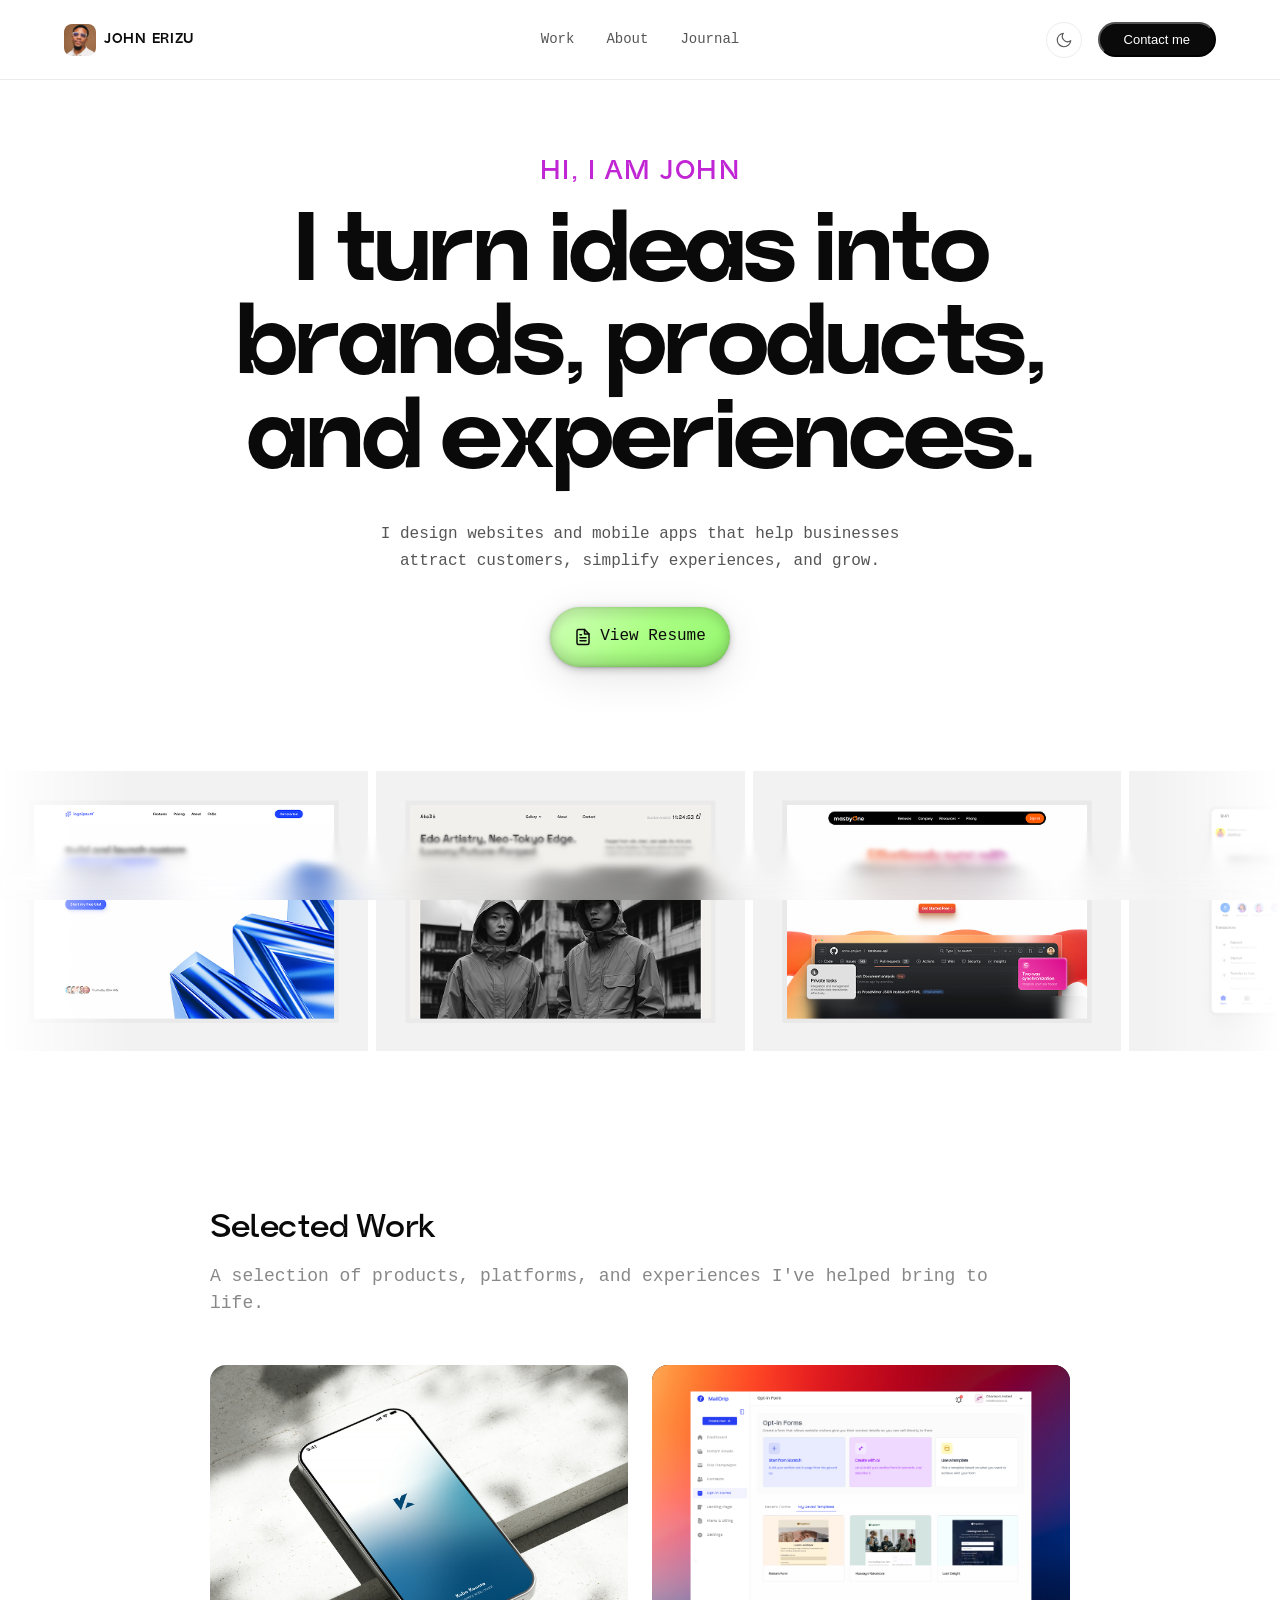
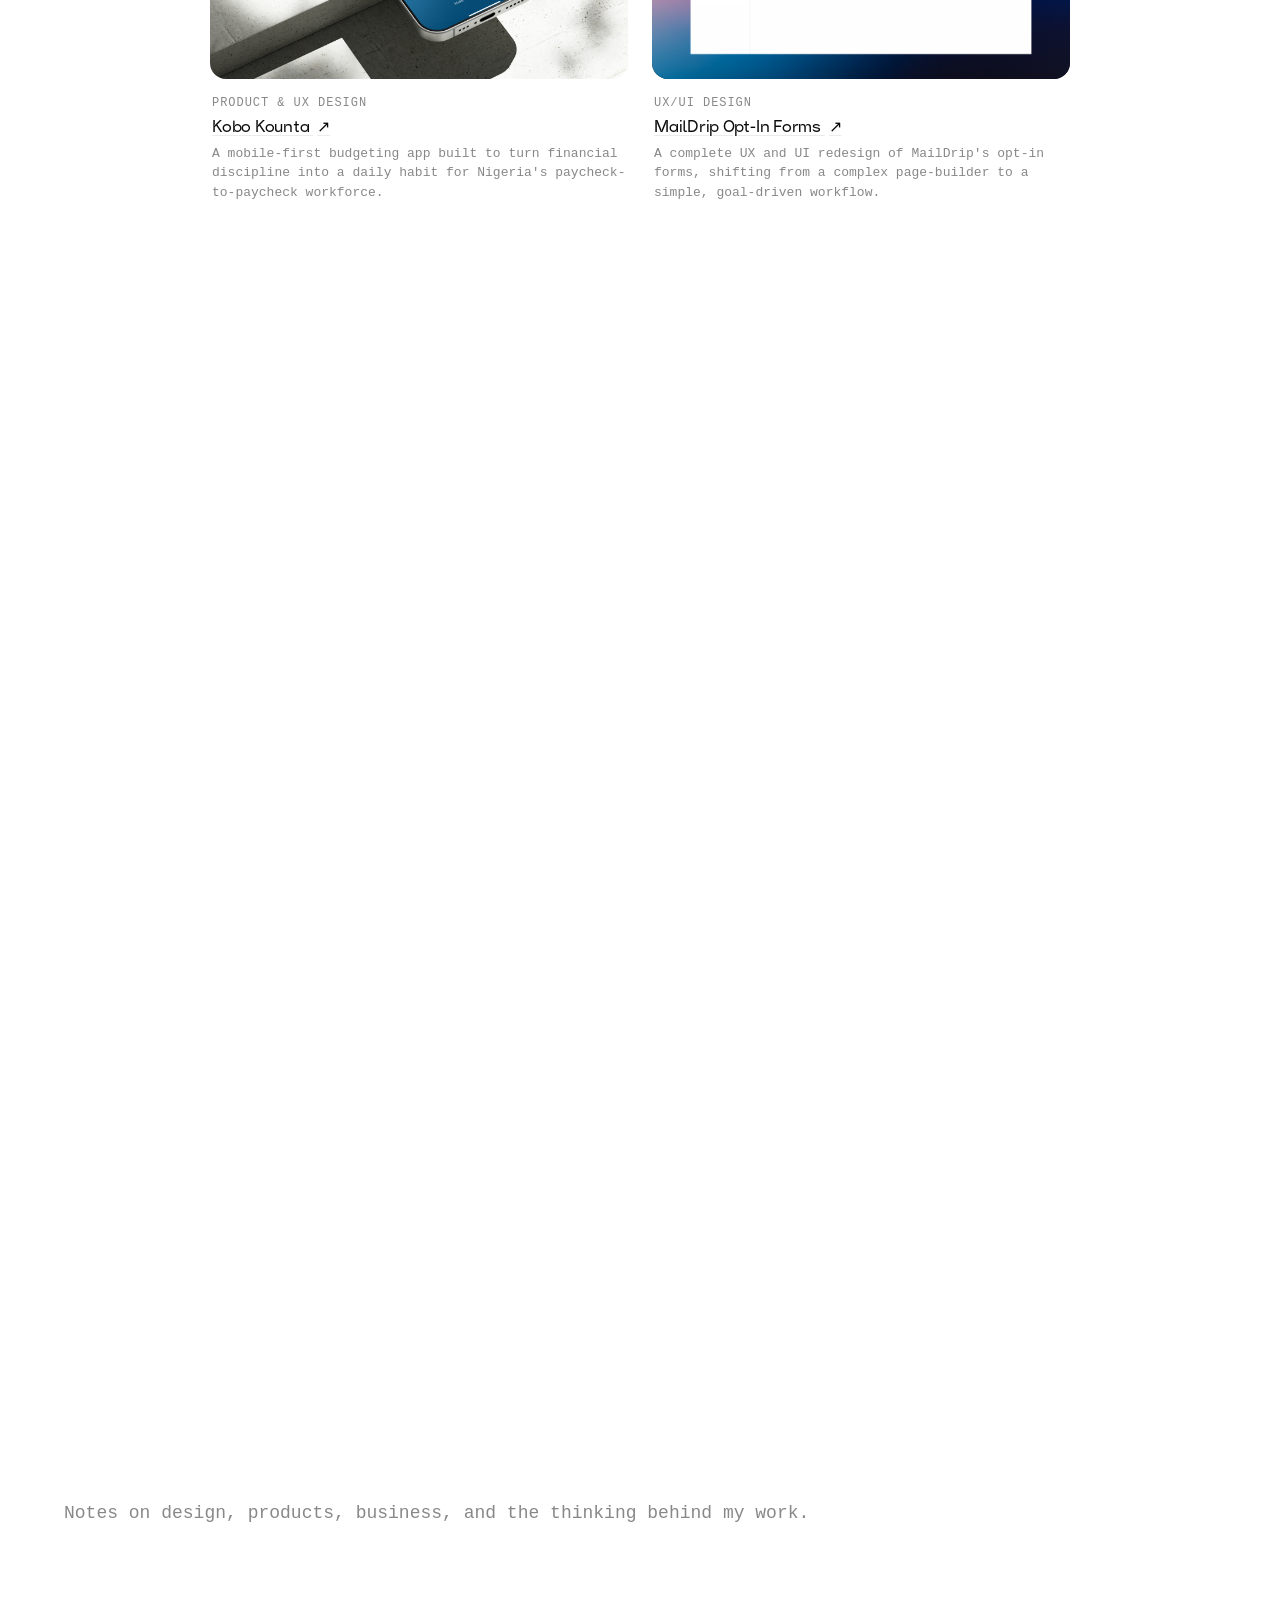
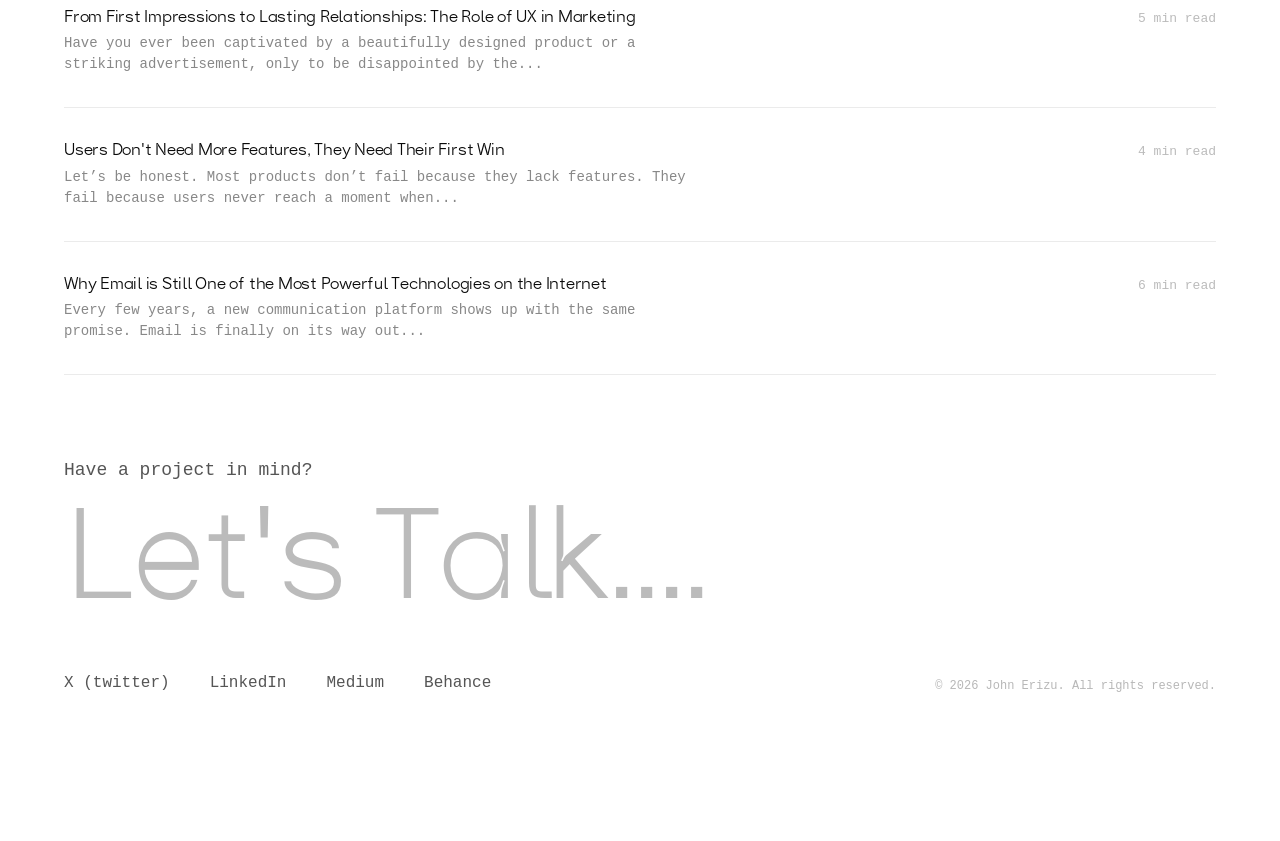
==== commit 28525e3a: "Change hero headline to first person Now reads "I turn ideas into brands, products, and experiences." ====
--- a/index.html
+++ b/index.html
@@ -110,7 +110,7 @@
     <div class="container">
       <div class="hero-content animate-on-scroll">
         <p class="hero-eyebrow">Hi, I am John</p>
-        <h1>Turning ideas into brands, products, and experiences.</h1>
+        <h1>I turn ideas into brands, products, and experiences.</h1>
         <p class="hero-sub">I design websites and mobile apps that help businesses attract customers, simplify experiences, and grow.</p>
         <div class="hero-cta-wrapper">
           <a href="https://instantfind.me/johnerizu" target="_blank" rel="noopener noreferrer" class="hero-cta-pill">
--- a/styles.css
+++ b/styles.css
@@ -1 +1 @@
-@font-face{font-family:"Trap";src:url("artifacts/fonts/trap-sans-serif-font-family/trap-light.otf") format("opentype");font-weight:300;font-style:normal;font-display:swap}@font-face{font-family:"Trap";src:url("artifacts/fonts/trap-sans-serif-font-family/trap-regular.otf") format("opentype");font-weight:400;font-style:normal;font-display:swap}@font-face{font-family:"Trap";src:url("artifacts/fonts/trap-sans-serif-font-family/trap-medium.otf") format("opentype");font-weight:500;font-style:normal;font-display:swap}@font-face{font-family:"Trap";src:url("artifacts/fonts/trap-sans-serif-font-family/trap-semibold.otf") format("opentype");font-weight:600;font-style:normal;font-display:swap}@font-face{font-family:"Trap";src:url("artifacts/fonts/trap-sans-serif-font-family/trap-bold.otf") format("opentype");font-weight:700;font-style:normal;font-display:swap}@font-face{font-family:"Trap";src:url("artifacts/fonts/trap-sans-serif-font-family/trap-extrabold.otf") format("opentype");font-weight:800;font-style:normal;font-display:swap}@font-face{font-family:"Trap";src:url("artifacts/fonts/trap-sans-serif-font-family/trap-black.otf") format("opentype");font-weight:900;font-style:normal;font-display:swap}:root{--bg:#ffffff;--bg-alt:#f7f8fa;--fg:#0a0a0a;--fg-2:#555555;--fg-3:#888888;--fg-4:#bbbbbb;--border:rgba(0, 0, 0, 0.08);--card-bg:#f5f5f5;--hero-ink:#0a0a0a;--hero-accent:#c026d3;--max-width:1200px;--site-margin:64px;--section-padding:80px;--font-body:"IBM Plex Mono", ui-monospace, SFMono-Regular, Menlo, Consolas, monospace;--font-display:"Trap", "Plus Jakarta Sans", -apple-system, BlinkMacSystemFont, "Helvetica Neue", Helvetica, Arial, sans-serif;--ease:cubic-bezier(0.25, 0.46, 0.45, 0.94);--transition-color:background-color 0.3s ease, color 0.3s ease, border-color 0.3s ease}html.dark{--bg:#111111;--bg-alt:#1a1a1a;--fg:#efefef;--fg-2:#b0b0b0;--fg-3:#777777;--fg-4:#555555;--border:rgba(255, 255, 255, 0.1);--card-bg:#1e1e1e;--hero-ink:#fffce1;--hero-accent:#ff96f9}*, *::before, *::after{margin:0;padding:0;box-sizing:border-box}body{font-family:var(--font-body);background-color:var(--bg);color:var(--fg-2);font-size:16px;line-height:1.7;font-weight:400;overflow-x:hidden;scroll-behavior:smooth;transition:var(--transition-color);padding-bottom:80px}h1, h2, h3{font-family:var(--font-display);color:var(--fg);font-weight:700;letter-spacing:-0.02em;line-height:1.15;transition:color 0.3s ease}h1{font-size:clamp(32px, 4.5vw, 56px);font-weight:400;line-height:1.2;letter-spacing:-0.015em}h2{font-size:clamp(28px, 3vw, 42px);font-weight:400;line-height:1.15;letter-spacing:-0.015em}h3{font-size:16px;font-weight:400;line-height:1.4;letter-spacing:-0.015em}p{max-width:640px;color:var(--fg-2);transition:color 0.3s ease}a{color:var(--fg);text-decoration:none;transition:opacity 0.2s ease, color 0.3s ease}a:hover{opacity:0.6}.container{width:100%;max-width:calc(var(--max-width) + (var(--site-margin) * 2));margin:0 auto;padding:0 var(--site-margin)}section{padding:var(--section-padding) 0;transition:background-color 0.3s ease}.section-title{font-size:clamp(24px, 2.5vw, 32px);font-weight:600;margin-bottom:16px}.section-subtitle{font-size:18px;color:var(--fg-3);margin-bottom:48px;max-width:800px;line-height:1.5}#navbar{position:fixed;top:0;left:0;width:100%;height:80px;z-index:100;display:flex;align-items:center;background:var(--bg);border-bottom:1px solid var(--border);transition:var(--transition-color)}.nav-inner{position:relative;z-index:2;display:flex;align-items:center;justify-content:space-between;width:100%}.nav-brand{font-family:var(--font-display);display:flex;align-items:center;gap:8px;font-size:14px;font-weight:700;letter-spacing:0.05em;color:var(--fg);text-transform:uppercase}.nav-avatar{width:32px;height:32px;border-radius:8px;object-fit:cover}.nav-brand:hover{opacity:1}.nav-center{display:flex;gap:32px;position:absolute;left:50%;transform:translateX(-50%)}.nav-center a{font-size:14px;font-weight:400;color:var(--fg-2)}.nav-center a:hover{opacity:0.6}.nav-right{display:flex;align-items:center;gap:16px}.nav-mobile-actions{display:none;align-items:center;gap:12px}.theme-toggle{width:36px;height:36px;border-radius:50%;border:1px solid var(--border);background:transparent;cursor:pointer;display:flex;align-items:center;justify-content:center;color:var(--fg-2);transition:var(--transition-color)}.theme-toggle:hover{border-color:var(--fg-3)}.theme-toggle svg{transition:opacity 0.2s ease}.icon-sun{display:none}html.dark .icon-sun{display:block}html.dark .icon-moon{display:none}.nav-cta{font-size:13px;font-weight:500;padding:8px 24px;border-radius:100px;background:var(--fg);color:var(--bg);transition:var(--transition-color), opacity 0.2s ease}.nav-cta:hover{opacity:0.85}.nav-toggle{display:none;background:none;border:none;cursor:pointer;padding:8px;z-index:110;flex-direction:column;justify-content:center;align-items:center;gap:4px;width:36px;height:36px}.nav-toggle span{display:block;width:22px;height:2px;background-color:var(--fg);border-radius:2px;transition:transform 300ms ease, opacity 200ms ease;transform-origin:center}#navbar.nav-open .nav-toggle span:nth-child(1){transform:translateY(7px) rotate(45deg)}#navbar.nav-open .nav-toggle span:nth-child(2){opacity:0}#navbar.nav-open .nav-toggle span:nth-child(3){transform:translateY(-7px) rotate(-45deg)}.nav-mobile{display:none;position:fixed;inset:0;z-index:1;flex-direction:column;align-items:center;justify-content:center;gap:8px;background:var(--bg);opacity:0;visibility:hidden;pointer-events:none;transition:opacity 0.3s ease, visibility 0.3s ease}#navbar.nav-open .nav-mobile{opacity:1;visibility:visible;pointer-events:auto}.nav-mobile a{font-family:"Six Caps", var(--font-display), sans-serif;font-size:clamp(52px, 15vw, 76px);font-weight:500;line-height:1.05;letter-spacing:0.01em;color:var(--fg);text-transform:uppercase;text-align:center;display:block}.hero{padding-top:160px;padding-bottom:80px}.hero-content{max-width:1200px;margin:0 auto;display:flex;flex-direction:column;align-items:center;text-align:center}.hero-eyebrow{font-family:var(--font-display);font-size:clamp(16px, 2.1vw, 28px);font-weight:600;letter-spacing:0.06em;text-transform:uppercase;line-height:1;color:var(--hero-accent);max-width:none;margin-bottom:22px}.hero-content h1{font-size:clamp(40px, 7.6vw, 112px);font-weight:800;line-height:0.96;letter-spacing:-0.04em;color:var(--hero-ink);max-width:14em;margin-bottom:32px;text-wrap:balance}.hero-sub{font-size:16px;color:var(--fg-2);max-width:540px;line-height:1.7;text-wrap:pretty}.hero-cta-wrapper{margin-top:32px}.hero-cta-pill{display:inline-flex;align-items:center;gap:8px;padding:16px 24px;background-color:#080808;border-radius:9999px;color:#fff;text-decoration:none;font-weight:500;box-shadow:inset 0 0.6px 0.6px -0.4px rgba(59, 59, 59, 0.28), inset 0 2.3px 2.3px -0.8px rgba(59, 59, 59, 0.36), inset 0 10px 10px -1.25px rgba(59, 59, 59, 0.75), inset 0 -0.6px 0.8px -0.4px rgba(255, 255, 255, 0.13), inset 0 -2.3px 3.2px -0.8px rgba(255, 255, 255, 0.16), inset 0 -10px 14px -1.25px rgba(255, 255, 255, 0.34), 0 0.6px 2.8px -1.3px rgba(0, 0, 0, 0.46), 0 2.3px 10.5px -2.7px rgba(0, 0, 0, 0.4), 0 10px 46px -4px rgba(0, 0, 0, 0.12);transition:background-color 0.2s ease, box-shadow 0.2s ease}.hero-cta-pill:hover{background-color:#363636}html.dark .hero-cta-pill{background-color:#ffffff;color:#080808;box-shadow:inset 0 0.6px 0.6px -0.4px rgba(0, 0, 0, 0.05), inset 0 2.3px 2.3px -0.8px rgba(0, 0, 0, 0.05), inset 0 10px 10px -1.25px rgba(0, 0, 0, 0.1), inset 0 -0.6px 0.8px -0.4px rgba(0, 0, 0, 0.1), inset 0 -2.3px 3.2px -0.8px rgba(0, 0, 0, 0.1), inset 0 -10px 14px -1.25px rgba(0, 0, 0, 0.15), 0 0.6px 2.8px -1.3px rgba(0, 0, 0, 0.46), 0 2.3px 10.5px -2.7px rgba(0, 0, 0, 0.4), 0 10px 46px -4px rgba(0, 0, 0, 0.12)}html.dark .hero-cta-pill:hover{background-color:#e5e5e5}.cta-icon{flex-shrink:0}.shots-marquee-section{width:100%;overflow:hidden;padding:24px 0 80px 0;display:flex;mask-image:linear-gradient(to right, transparent, black 10%, black 90%, transparent);-webkit-mask-image:linear-gradient(to right, transparent, black 10%, black 90%, transparent)}.marquee-track{display:flex;width:max-content;will-change:transform;animation:scrollMarquee 30s linear infinite}.marquee-content{display:flex;gap:8px;padding-right:8px}.marquee-content img{height:280px;width:auto;object-fit:contain;max-height:65vh;transition:opacity 0.3s ease}.marquee-content .img-dark{display:none}html.dark .marquee-content .img-light{display:none}html.dark .marquee-content .img-dark{display:block}@keyframes scrollMarquee{0%{transform:translateX(0)}100%{transform:translateX(-50%)}}.projects-grid{display:grid;grid-template-columns:repeat(2, 1fr);gap:48px 24px}.project-card{display:flex;flex-direction:column;text-decoration:none;color:inherit;transition:transform 300ms var(--ease)}.project-card:hover{opacity:1;transform:translateY(-4px)}.project-card.featured{grid-column:span 2}.project-img-wrap{width:100%;aspect-ratio:4 / 3;overflow:hidden;border-radius:16px;background:linear-gradient(135deg, #0f172a, #1e293b, #334155)}.project-card.featured .project-img-wrap{aspect-ratio:16 / 9}.project-img{width:100%;height:100%;object-fit:cover;display:block;transition:transform 400ms ease}.project-card:hover .project-img{transform:scale(1.03)}.project-info{padding:14px 2px 0}.project-tag{font-size:12px;text-transform:uppercase;letter-spacing:0.08em;color:var(--fg-3);margin-bottom:4px;display:block}.project-info h3{font-size:16px;font-weight:500;color:var(--fg);margin-bottom:4px;text-decoration:underline;text-underline-offset:3px;text-decoration-color:var(--border);transition:text-decoration-color 0.2s ease, color 0.3s ease}.project-card:hover .project-info h3{text-decoration-color:var(--fg)}.arrow-icon{font-style:normal;margin-left:4px}.project-info p{font-size:13px;color:var(--fg-3);line-height:1.5;max-width:none}.blog-entry{display:flex;justify-content:space-between;align-items:baseline;padding:32px 0;border-bottom:1px solid var(--border);text-decoration:none;position:relative;transition:border-color 0.3s ease}.blog-entry::after{content:'';position:absolute;bottom:-1px;left:0;width:0;height:1px;background:var(--fg);transition:width 300ms ease}.blog-entry:hover::after{width:100%}.blog-entry:hover{opacity:1}.blog-info h3{color:var(--fg);margin-bottom:4px;transition:color 300ms ease}.blog-entry:hover .blog-info h3{color:var(--fg-3)}.blog-info p{font-size:14px;color:var(--fg-3);line-height:1.5}.blog-meta{font-size:13px;color:var(--fg-4);white-space:nowrap;margin-left:32px}.testimonial{margin-bottom:48px;padding-bottom:48px;border-bottom:1px solid var(--border);transition:border-color 0.3s ease}.testimonial:last-child{border-bottom:none;margin-bottom:0;padding-bottom:0}.testimonial blockquote{font-size:clamp(18px, 2vw, 24px);font-weight:400;color:var(--fg);font-style:italic;max-width:700px;line-height:1.5;margin-bottom:24px;transition:color 0.3s ease}.testimonial-author{font-size:14px;color:var(--fg-3)}.footer-section{padding-bottom:64px}.footer-cta{margin-bottom:80px}.footer-label{font-size:18px;color:var(--fg-2);margin-bottom:16px}.footer-big-link{font-family:var(--font-display);font-size:clamp(48px, 10vw, 140px);font-weight:300;color:var(--fg-4);letter-spacing:-0.03em;line-height:1;display:block;transition:color 0.3s ease;cursor:pointer}.footer-big-link:hover{color:var(--fg);opacity:1}.footer-cta-right{display:flex;flex-wrap:wrap;gap:40px;margin-top:40px;align-items:flex-end}.footer-social-link{font-size:16px;color:var(--fg-2);transition:color 0.3s ease;text-decoration:none}.footer-social-link:hover{color:var(--fg)}.footer-copyright{font-size:12px;color:var(--fg-3);opacity:0.6;margin-left:auto}.footer-name{font-size:clamp(48px, 8vw, 120px);font-weight:500;color:var(--fg);letter-spacing:-0.03em;line-height:1;margin-bottom:48px;transition:color 0.3s ease}.footer-bottom{display:flex;justify-content:space-between;align-items:center;padding-top:24px;border-top:1px solid var(--border);transition:border-color 0.3s ease}.footer-socials{display:flex;gap:24px}.footer-socials a{font-size:14px;color:var(--fg-2)}.footer-copy{font-size:12px;color:var(--fg-4)}.floating-dock{position:fixed;bottom:24px;left:50%;transform:translateX(-50%);z-index:95;display:flex;align-items:center;gap:4px;padding:8px 8px 8px 16px;background:var(--fg);border-radius:100px;box-shadow:0 4px 24px rgba(0, 0, 0, 0.15);transition:var(--transition-color), box-shadow 0.3s ease}.dock-item{display:flex;align-items:center;justify-content:center;width:38px;height:38px;border-radius:50%;color:var(--bg);transition:background-color 0.2s ease, transform 0.2s ease, color 0.3s ease}.dock-item:hover{background:rgba(255, 255, 255, 0.15);transform:translateY(-2px);opacity:1}html.dark .dock-item:hover{background:rgba(0, 0, 0, 0.2)}.dock-divider{width:1px;height:20px;background:rgba(255, 255, 255, 0.2);margin:0 4px;flex-shrink:0}html.dark .dock-divider{background:rgba(0, 0, 0, 0.15)}.dock-cta{font-size:13px;font-weight:500;padding:8px 24px;border-radius:100px;background:var(--bg);color:var(--fg);white-space:nowrap;transition:var(--transition-color), opacity 0.2s ease}.dock-cta:hover{opacity:0.85}.progressive-blur{position:fixed;bottom:0;left:0;right:0;height:72px;z-index:90;pointer-events:none}.progressive-blur .blur-layer{position:absolute;inset:0}.animate-on-scroll{opacity:0;transform:translateY(20px);transition:opacity 600ms var(--ease), transform 600ms var(--ease)}.animate-on-scroll.is-visible{opacity:1;transform:translateY(0)}.progressive-blur{position:fixed;bottom:0;left:0;right:0;height:80px;z-index:90;pointer-events:none}.progressive-blur .blur-layer{position:absolute;inset:0}.floating-dock{position:fixed;bottom:24px;left:50%;transform:translate(-50%, 100px);opacity:0;pointer-events:none;z-index:95;display:flex;align-items:center;gap:4px;padding:8px 8px 8px 16px;background:var(--fg);border-radius:100px;box-shadow:0 4px 24px rgba(0, 0, 0, 0.15);transition:transform 0.4s cubic-bezier(0.16, 1, 0.3, 1), opacity 0.3s ease, var(--transition-color), box-shadow 0.3s ease}.floating-dock.dock-visible{transform:translate(-50%, 0);opacity:1;pointer-events:auto}.dock-item{display:flex;align-items:center;justify-content:center;width:38px;height:38px;border-radius:50%;color:var(--bg);transition:background-color 0.2s ease, transform 0.2s ease, color 0.3s ease;text-decoration:none}.dock-item:hover{background:rgba(255, 255, 255, 0.15);transform:translateY(-2px);opacity:1}html.dark .dock-item:hover{background:rgba(0, 0, 0, 0.2)}.dock-item svg{flex-shrink:0}.dock-divider{width:1px;height:20px;background:rgba(255, 255, 255, 0.2);margin:0 4px;flex-shrink:0}html.dark .dock-divider{background:rgba(0, 0, 0, 0.15)}.dock-cta{font-size:13px;font-weight:500;padding:8px 24px;border-radius:100px;background:var(--bg);color:var(--fg);white-space:nowrap;text-decoration:none;transition:var(--transition-color), opacity 0.2s ease}.dock-cta:hover{opacity:0.85}@media (max-width:1024px){:root{--site-margin:40px;--section-padding:104px}.projects-grid{gap:40px 20px}}@media (max-width:768px){:root{--site-margin:24px;--section-padding:80px}.nav-center, .nav-right{display:none}.nav-mobile-actions{display:flex}.nav-toggle{display:flex}.nav-mobile{display:flex}#navbar{flex-wrap:wrap;height:auto;min-height:72px;align-content:center}#navbar.nav-open{background:var(--bg)}.hero{padding-top:120px;padding-bottom:64px}.marquee-content img{height:180px}.projects-grid{grid-template-columns:1fr}.project-card.featured{grid-column:span 1}.blog-entry{flex-direction:column;gap:8px}.blog-meta{margin-left:0}.footer-cta-right{gap:24px}.footer-copyright{flex-basis:100%;margin-left:0;margin-top:16px}}@media (max-width:480px){:root{--site-margin:16px;--section-padding:64px}.hero{padding-top:104px}.marquee-content img{height:140px}.floating-dock{bottom:16px;padding:8px 8px 8px 16px}.dock-item{width:38px;height:38px}.dock-cta{font-size:14px;padding:8px 16px}.progressive-blur{height:60px}}.mobile-contact-btn{background:none;border:none;color:var(--fg);font-family:"Six Caps", var(--font-display), sans-serif;font-size:clamp(52px, 15vw, 76px);font-weight:500;line-height:1.05;letter-spacing:0.01em;text-transform:uppercase;cursor:pointer;padding:0;text-align:center}.modal-overlay{position:fixed;top:0;left:0;width:100vw;height:100vh;background:rgba(0, 0, 0, 0.4);backdrop-filter:blur(8px);-webkit-backdrop-filter:blur(8px);z-index:1000;display:flex;align-items:center;justify-content:center;opacity:0;visibility:hidden;transition:opacity 0.3s ease, visibility 0.3s ease}.modal-overlay[aria-hidden="false"]{opacity:1;visibility:visible}.modal-container{position:relative;width:100%;max-width:460px;margin:16px;transform:translateY(20px) scale(0.98);transition:transform 0.4s cubic-bezier(0.16, 1, 0.3, 1)}.modal-overlay[aria-hidden="false"] .modal-container{transform:translateY(0) scale(1)}.modal-content{position:relative;background-color:#F5F4F2;border-radius:24px;padding:40px;box-shadow:0 24px 64px rgba(0, 0, 0, 0.12), 0 0 0 1px rgba(0, 0, 0, 0.05)}html.dark .modal-content{background-color:#1a1a1a;box-shadow:0 24px 64px rgba(0, 0, 0, 0.4), 0 0 0 1px rgba(255, 255, 255, 0.05)}.modal-close{position:absolute;top:24px;right:24px;background:none;border:none;color:var(--fg-3);cursor:pointer;padding:8px;border-radius:50%;display:flex;align-items:center;justify-content:center;transition:background 0.2s, color 0.2s;z-index:10}.modal-close:hover{background:var(--border);color:var(--fg)}.modal-content h2{font-size:28px;margin-bottom:32px;font-weight:500;letter-spacing:-0.02em}html.dark .modal-content h2{color:#fff}.contact-form{display:flex;flex-direction:column;gap:24px}.form-row{display:grid;grid-template-columns:1fr 1fr;gap:16px}@media (max-width:500px){.form-row{grid-template-columns:1fr}}.form-group{display:flex;flex-direction:column;gap:8px}.form-group label{font-size:13px;color:#777;font-family:var(--font-body)}html.dark .form-group label{color:#999}.form-group input, .form-group textarea{width:100%;padding:16px 16px;background:transparent;border:none;border-radius:12px;font-family:inherit;font-size:15px;color:#080808;box-shadow:inset 0 0 0 1px rgba(0,0,0,0.08), inset 0 2px 4px rgba(0,0,0,0.02);transition:box-shadow 0.2s ease}html.dark .form-group input, html.dark .form-group textarea{color:#fff;box-shadow:inset 0 0 0 1px rgba(255,255,255,0.1), inset 0 2px 4px rgba(0,0,0,0.2)}.form-group input:focus, .form-group textarea:focus{outline:none;box-shadow:inset 0 0 0 1.5px #080808}html.dark .form-group input:focus, html.dark .form-group textarea:focus{box-shadow:inset 0 0 0 1.5px #fff}.form-submit-btn{margin-top:16px;width:100%;padding:16px;background:#080808;color:#ffffff;border:none;border-radius:12px;font-size:15px;font-family:var(--font-body);font-weight:500;cursor:pointer;transition:transform 0.2s ease, background 0.2s ease}.form-submit-btn:hover{background:#2b2b2b}html.dark .form-submit-btn{background:#ffffff;color:#080808}html.dark .form-submit-btn:hover{background:#e5e5e5}@media (max-width:600px){.modal-content{padding:32px 24px}.modal-content h2{font-size:24px;margin-bottom:24px}}.case-study-overlay{position:fixed;top:0;left:0;width:100vw;height:100vh;z-index:1100;display:flex;align-items:flex-end;justify-content:center;opacity:0;visibility:hidden;pointer-events:none;transition:opacity 0.4s ease, visibility 0.4s ease}.case-study-overlay.overlay-open{opacity:1;visibility:visible;pointer-events:auto}.case-study-backdrop{position:absolute;inset:0;background:rgba(0, 0, 0, 0.4);backdrop-filter:blur(12px);-webkit-backdrop-filter:blur(12px);transition:opacity 0.4s ease}.case-study-container{position:relative;width:100%;max-width:100%;height:95vh;background-color:var(--bg);border-radius:24px 24px 0 0;box-shadow:0 -16px 48px rgba(0, 0, 0, 0.18), 0 0 0 1px var(--border);overflow-y:auto;z-index:2;transform:translateY(100%);transition:transform 0.55s cubic-bezier(0.16, 1, 0.3, 1);padding:0 0 64px 0}.case-study-header-sticky{position:sticky;top:0;background:rgba(255, 255, 255, 0.85);backdrop-filter:blur(16px);-webkit-backdrop-filter:blur(16px);border-bottom:1px solid var(--border);z-index:10}.case-study-header-inner{max-width:1040px;margin:0 auto;width:100%;display:flex;justify-content:space-between;align-items:center;padding:24px 40px}html.dark .case-study-header-sticky{background:rgba(17, 17, 17, 0.85)}.case-study-header-text h2{font-family:var(--font-display);font-size:20px;font-weight:600;color:var(--fg);margin-bottom:4px}.case-study-header-text .case-study-tag{font-size:14px;color:var(--fg-3);text-transform:none;letter-spacing:normal}.case-study-overlay.overlay-open .case-study-container{transform:translateY(0)}.case-study-close{background:var(--bg-alt);border:1px solid var(--border);flex-shrink:0;color:var(--fg-2);cursor:pointer;padding:8px;border-radius:50%;display:flex;align-items:center;justify-content:center;transition:background 0.2s, color 0.2s, transform 0.2s;z-index:10}.case-study-close:hover{background:var(--border);color:var(--fg);transform:scale(1.05)}.case-study-close svg{width:20px;height:20px}.case-study-content{max-width:1040px;margin:0 auto;padding:40px 40px 64px 40px}.case-study-lead{font-size:18px;line-height:1.6;color:var(--fg-2);margin-bottom:32px}.case-study-hero-img{width:100%;aspect-ratio:16 / 10;border-radius:16px;object-fit:contain;max-height:65vh;margin-bottom:48px;background:linear-gradient(135deg, #0f172a, #1e293b, #334155);box-shadow:0 24px 64px rgba(0, 0, 0, 0.12), 0 0 0 1px var(--border)}.case-study-hero-img--square{aspect-ratio:1 / 1;max-width:560px;max-height:560px;margin-left:auto;margin-right:auto}.case-study-body{margin-top:40px}.case-study-body h3{font-family:var(--font-display);font-size:clamp(20px, 2.5vw, 26px);color:var(--fg);margin:64px 0 16px;padding:0 80px}.case-study-body h3:first-child{margin-top:0}.case-study-body h4{font-family:var(--font-body);font-size:13px;font-weight:600;text-transform:uppercase;letter-spacing:0.08em;color:#3b82f6;margin:32px 0 12px;padding:0 80px}html.dark .case-study-body h4{color:#60a5fa}.case-study-body p{font-size:15px;line-height:1.7;color:var(--fg-2);margin-bottom:24px;max-width:none;padding:0 80px}.case-study-body img{width:100%;border-radius:12px;margin:32px 0;object-fit:contain;max-height:65vh;cursor:zoom-in}.case-study-body ul, .case-study-body ol{list-style:none;margin-bottom:32px;padding-left:104px;padding-right:80px;color:var(--fg-2);font-size:15px}.case-study-body ol{counter-reset:case-study-counter}.case-study-body li{position:relative;margin-bottom:16px;line-height:1.6}.case-study-body ul li::before{content:'';position:absolute;left:-16px;top:0.65em;width:6px;height:6px;border-radius:50%;background:var(--fg-4)}.case-study-body ol li{counter-increment:case-study-counter}.case-study-body ol li::before{content:counter(case-study-counter) ".";position:absolute;left:-34px;width:24px;text-align:right;top:0;font-weight:600;font-size:14px;color:#3b82f6}html.dark .case-study-body ol li::before{color:#60a5fa}@media (max-width:768px){.case-study-body h3, .case-study-body h4, .case-study-body p{padding:0 16px}.case-study-body ul, .case-study-body ol{padding-left:40px;padding-right:16px}.case-study-container{height:90vh;padding:0 0 48px 0}.case-study-close{padding:8px}.case-study-close svg{width:18px;height:18px}}.experience-section{padding:var(--section-padding) 0;transition:background-color 0.3s ease}.container-narrow{width:100%;max-width:calc(860px + (var(--site-margin) * 2));margin:0 auto;padding:0 var(--site-margin)}.experience-header{margin-bottom:24px}.experience-label{font-family:var(--font-body);font-size:11px;font-weight:500;text-transform:uppercase;letter-spacing:0.1em;color:var(--fg-3);display:inline-block}.experience-list{display:flex;flex-direction:column;margin-top:24px}.experience-item{display:flex;flex-direction:column;padding:16px 0;border-top:1px solid var(--border)}.experience-item:first-child{border-top:none}.experience-row-1{display:flex;justify-content:space-between;align-items:center;margin-bottom:4px}.experience-company{font-family:var(--font-display);font-size:15px;font-weight:500;color:var(--fg)}.experience-time{font-size:15px;font-family:var(--font-body);color:var(--fg-3);text-align:right}.experience-row-2{display:flex;align-items:center;flex-wrap:wrap;gap:4px}.experience-role, .experience-location{font-size:14px;font-family:var(--font-body);color:var(--fg-3)}.experience-separator{font-size:10px;color:var(--border);line-height:1}@media (max-width:768px){.experience-row-1{flex-direction:column;align-items:flex-start;gap:4px}.experience-time{text-align:left;font-size:13px}.experience-company{font-size:15px}.experience-row-2{gap:4px;margin-top:2px}.experience-role, .experience-location{font-size:13px}}@media (max-width:768px){.case-study-header-inner{padding:24px 24px}.case-study-content{padding:24px 24px 48px 24px}}.about-section{padding:0 0 var(--section-padding) 0}.about-card{background-color:var(--bg-alt);border-radius:32px;padding:48px;border:1px solid var(--border);box-shadow:0 8px 32px rgba(0, 0, 0, 0.04)}.about-row-top{display:flex;gap:40px;align-items:flex-start;margin-bottom:24px}.about-text-column{flex:1}.about-tag{font-family:var(--font-body);font-size:11px;font-weight:600;text-transform:uppercase;letter-spacing:0.1em;color:#3b82f6;display:block;margin-bottom:16px}html.dark .about-tag{color:#60a5fa}.about-title{font-family:var(--font-display);font-size:clamp(24px, 3vw, 32px);font-weight:600;color:var(--fg);line-height:1.3;margin-bottom:24px}.about-para{font-size:16px;line-height:1.7;color:var(--fg-2)}.about-image-column{flex-shrink:0;width:180px}.about-image{width:100%;aspect-ratio:1;object-fit:cover;border-radius:16px;transform:rotate(4deg);border:4px solid #ffffff;box-shadow:0 6px 16px rgba(0, 0, 0, 0.06);transition:transform 0.4s cubic-bezier(0.16, 1, 0.3, 1)}.about-image:hover{transform:rotate(0deg) scale(1.02)}@media (max-width:768px){.about-card{padding:32px 24px;border-radius:24px}.about-row-top{flex-direction:column;gap:24px}.about-image-column{display:none}.about-title{font-size:24px}}.horizontal-scroll-gallery{display:flex;gap:16px;overflow-x:auto;padding:0 80px;margin:32px 0 48px;scroll-snap-type:x mandatory;-webkit-overflow-scrolling:touch;-ms-overflow-style:none;scrollbar-width:none}.horizontal-scroll-gallery::-webkit-scrollbar{display:none}.case-study-body .horizontal-scroll-gallery img{flex:0 0 calc(100% - 32px);max-width:800px;margin:0 !important;border-radius:12px;scroll-snap-align:center;object-fit:contain;max-height:65vh}@media (max-width:768px){.horizontal-scroll-gallery{padding:0 16px}.case-study-body .horizontal-scroll-gallery img{flex:0 0 90%}}.gallery-track{position:relative}.gallery-arrow{position:absolute;top:50%;transform:translateY(-50%);z-index:5;width:40px;height:40px;border-radius:50%;background:var(--bg);border:1px solid var(--border);color:var(--fg);cursor:pointer;display:flex;align-items:center;justify-content:center;box-shadow:0 4px 16px rgba(0, 0, 0, 0.15);transition:background 0.2s ease, transform 0.2s ease}.gallery-arrow:hover{background:var(--bg-alt);transform:translateY(-50%) scale(1.05)}.gallery-arrow-left{left:16px}.gallery-arrow-right{right:16px}@media (max-width:768px){.gallery-arrow{display:none}}.image-lightbox{position:fixed;inset:0;z-index:1200;display:flex;align-items:center;justify-content:center;background:rgba(0, 0, 0, 0.9);opacity:0;visibility:hidden;pointer-events:none;padding:48px;transition:opacity 0.3s ease, visibility 0.3s ease}.image-lightbox.lightbox-open{opacity:1;visibility:visible;pointer-events:auto}.image-lightbox-img{max-width:100%;max-height:100%;border-radius:8px;object-fit:contain;transform:scale(0.96);transition:transform 0.3s ease}.image-lightbox.lightbox-open .image-lightbox-img{transform:scale(1)}.image-lightbox-close{position:absolute;top:24px;right:24px;width:44px;height:44px;border-radius:50%;background:rgba(255, 255, 255, 0.1);border:1px solid rgba(255, 255, 255, 0.2);color:#fff;cursor:pointer;display:flex;align-items:center;justify-content:center;transition:background 0.2s ease;z-index:1}.image-lightbox-close:hover{background:rgba(255, 255, 255, 0.2)}@media (max-width:768px){.image-lightbox{padding:24px}.image-lightbox-close{top:16px;right:16px}}.gallery-wrapper{margin:32px 0 48px}.gallery-wrapper .horizontal-scroll-gallery{margin:0 0 16px 0}.gallery-dots{display:flex;justify-content:center;align-items:center;gap:6px}.gallery-dots .dot{width:6px;height:6px;border-radius:50%;background-color:var(--fg-3);opacity:0.4;transition:all 0.3s ease}.gallery-dots .dot.active{width:16px;border-radius:4px;opacity:1;background-color:var(--fg)}+@font-face{font-family:"Trap";src:url("artifacts/fonts/trap-sans-serif-font-family/trap-light.otf") format("opentype");font-weight:300;font-style:normal;font-display:swap}@font-face{font-family:"Trap";src:url("artifacts/fonts/trap-sans-serif-font-family/trap-regular.otf") format("opentype");font-weight:400;font-style:normal;font-display:swap}@font-face{font-family:"Trap";src:url("artifacts/fonts/trap-sans-serif-font-family/trap-medium.otf") format("opentype");font-weight:500;font-style:normal;font-display:swap}@font-face{font-family:"Trap";src:url("artifacts/fonts/trap-sans-serif-font-family/trap-semibold.otf") format("opentype");font-weight:600;font-style:normal;font-display:swap}@font-face{font-family:"Trap";src:url("artifacts/fonts/trap-sans-serif-font-family/trap-bold.otf") format("opentype");font-weight:700;font-style:normal;font-display:swap}@font-face{font-family:"Trap";src:url("artifacts/fonts/trap-sans-serif-font-family/trap-extrabold.otf") format("opentype");font-weight:800;font-style:normal;font-display:swap}@font-face{font-family:"Trap";src:url("artifacts/fonts/trap-sans-serif-font-family/trap-black.otf") format("opentype");font-weight:900;font-style:normal;font-display:swap}:root{--bg:#ffffff;--bg-alt:#f7f8fa;--fg:#0a0a0a;--fg-2:#555555;--fg-3:#888888;--fg-4:#bbbbbb;--border:rgba(0, 0, 0, 0.08);--card-bg:#f5f5f5;--hero-ink:#0a0a0a;--hero-accent:#c026d3;--max-width:1200px;--site-margin:64px;--section-padding:80px;--font-body:"IBM Plex Mono", ui-monospace, SFMono-Regular, Menlo, Consolas, monospace;--font-display:"Trap", "Plus Jakarta Sans", -apple-system, BlinkMacSystemFont, "Helvetica Neue", Helvetica, Arial, sans-serif;--ease:cubic-bezier(0.25, 0.46, 0.45, 0.94);--transition-color:background-color 0.3s ease, color 0.3s ease, border-color 0.3s ease}html.dark{--bg:#111111;--bg-alt:#1a1a1a;--fg:#efefef;--fg-2:#b0b0b0;--fg-3:#777777;--fg-4:#555555;--border:rgba(255, 255, 255, 0.1);--card-bg:#1e1e1e;--hero-ink:#fffce1;--hero-accent:#ff96f9}*, *::before, *::after{margin:0;padding:0;box-sizing:border-box}body{font-family:var(--font-body);background-color:var(--bg);color:var(--fg-2);font-size:16px;line-height:1.7;font-weight:400;overflow-x:hidden;scroll-behavior:smooth;transition:var(--transition-color);padding-bottom:80px}h1, h2, h3{font-family:var(--font-display);color:var(--fg);font-weight:700;letter-spacing:-0.02em;line-height:1.15;transition:color 0.3s ease}h1{font-size:clamp(32px, 4.5vw, 56px);font-weight:400;line-height:1.2;letter-spacing:-0.015em}h2{font-size:clamp(28px, 3vw, 42px);font-weight:400;line-height:1.15;letter-spacing:-0.015em}h3{font-size:16px;font-weight:400;line-height:1.4;letter-spacing:-0.015em}p{max-width:640px;color:var(--fg-2);transition:color 0.3s ease}a{color:var(--fg);text-decoration:none;transition:opacity 0.2s ease, color 0.3s ease}a:hover{opacity:0.6}.container{width:100%;max-width:calc(var(--max-width) + (var(--site-margin) * 2));margin:0 auto;padding:0 var(--site-margin)}section{padding:var(--section-padding) 0;transition:background-color 0.3s ease}.section-title{font-size:clamp(24px, 2.5vw, 32px);font-weight:600;margin-bottom:16px}.section-subtitle{font-size:18px;color:var(--fg-3);margin-bottom:48px;max-width:800px;line-height:1.5}#navbar{position:fixed;top:0;left:0;width:100%;height:80px;z-index:100;display:flex;align-items:center;background:var(--bg);border-bottom:1px solid var(--border);transition:var(--transition-color)}.nav-inner{position:relative;z-index:2;display:flex;align-items:center;justify-content:space-between;width:100%}.nav-brand{font-family:var(--font-display);display:flex;align-items:center;gap:8px;font-size:14px;font-weight:700;letter-spacing:0.05em;color:var(--fg);text-transform:uppercase}.nav-avatar{width:32px;height:32px;border-radius:8px;object-fit:cover}.nav-brand:hover{opacity:1}.nav-center{display:flex;gap:32px;position:absolute;left:50%;transform:translateX(-50%)}.nav-center a{font-size:14px;font-weight:400;color:var(--fg-2)}.nav-center a:hover{opacity:0.6}.nav-right{display:flex;align-items:center;gap:16px}.nav-mobile-actions{display:none;align-items:center;gap:12px}.theme-toggle{width:36px;height:36px;border-radius:50%;border:1px solid var(--border);background:transparent;cursor:pointer;display:flex;align-items:center;justify-content:center;color:var(--fg-2);transition:var(--transition-color)}.theme-toggle:hover{border-color:var(--fg-3)}.theme-toggle svg{transition:opacity 0.2s ease}.icon-sun{display:none}html.dark .icon-sun{display:block}html.dark .icon-moon{display:none}.nav-cta{font-size:13px;font-weight:500;padding:8px 24px;border-radius:100px;background:var(--fg);color:var(--bg);transition:var(--transition-color), opacity 0.2s ease}.nav-cta:hover{opacity:0.85}.nav-toggle{display:none;background:none;border:none;cursor:pointer;padding:8px;z-index:110;flex-direction:column;justify-content:center;align-items:center;gap:4px;width:36px;height:36px}.nav-toggle span{display:block;width:22px;height:2px;background-color:var(--fg);border-radius:2px;transition:transform 300ms ease, opacity 200ms ease;transform-origin:center}#navbar.nav-open .nav-toggle span:nth-child(1){transform:translateY(7px) rotate(45deg)}#navbar.nav-open .nav-toggle span:nth-child(2){opacity:0}#navbar.nav-open .nav-toggle span:nth-child(3){transform:translateY(-7px) rotate(-45deg)}.nav-mobile{display:none;position:fixed;inset:0;z-index:1;flex-direction:column;align-items:center;justify-content:center;gap:8px;background:var(--bg);opacity:0;visibility:hidden;pointer-events:none;transition:opacity 0.3s ease, visibility 0.3s ease}#navbar.nav-open .nav-mobile{opacity:1;visibility:visible;pointer-events:auto}.nav-mobile a{font-family:"Six Caps", var(--font-display), sans-serif;font-size:clamp(52px, 15vw, 76px);font-weight:500;line-height:1.05;letter-spacing:0.01em;color:var(--fg);text-transform:uppercase;text-align:center;display:block}.hero{padding-top:160px;padding-bottom:80px}.hero-content{max-width:1200px;margin:0 auto;display:flex;flex-direction:column;align-items:center;text-align:center}.hero-eyebrow{font-family:var(--font-display);font-size:clamp(16px, 2.1vw, 28px);font-weight:600;letter-spacing:0.06em;text-transform:uppercase;line-height:1;color:var(--hero-accent);max-width:none;margin-bottom:22px}.hero-content h1{font-size:clamp(40px, 7.6vw, 112px);font-weight:800;line-height:0.96;letter-spacing:-0.04em;color:var(--hero-ink);max-width:14em;margin-bottom:32px;text-wrap:balance}.hero-sub{font-size:16px;color:var(--fg-2);max-width:540px;line-height:1.7;text-wrap:pretty}.hero-cta-wrapper{margin-top:32px}.hero-cta-pill{display:inline-flex;align-items:center;gap:8px;padding:16px 24px;background:linear-gradient(135deg, #d3ffbb 0%, #abff84 50%, #92f46c 100%);border-radius:9999px;color:#0a0a0a;text-decoration:none;font-weight:500;box-shadow:inset 0 0.6px 0.6px -0.4px rgba(0, 0, 0, 0.05), inset 0 2.3px 2.3px -0.8px rgba(0, 0, 0, 0.05), inset 0 10px 10px -1.25px rgba(0, 0, 0, 0.1), inset 0 -0.6px 0.8px -0.4px rgba(0, 0, 0, 0.1), inset 0 -2.3px 3.2px -0.8px rgba(0, 0, 0, 0.1), inset 0 -10px 14px -1.25px rgba(0, 0, 0, 0.15), 0 0.6px 2.8px -1.3px rgba(0, 0, 0, 0.46), 0 2.3px 10.5px -2.7px rgba(0, 0, 0, 0.4), 0 10px 46px -4px rgba(0, 0, 0, 0.12);transition:filter 0.2s ease, box-shadow 0.2s ease}.hero-cta-pill:hover{filter:brightness(1.06) saturate(1.05)}.cta-icon{flex-shrink:0}.shots-marquee-section{width:100%;overflow:hidden;padding:24px 0 80px 0;display:flex;mask-image:linear-gradient(to right, transparent, black 10%, black 90%, transparent);-webkit-mask-image:linear-gradient(to right, transparent, black 10%, black 90%, transparent)}.marquee-track{display:flex;width:max-content;will-change:transform;animation:scrollMarquee 30s linear infinite}.marquee-content{display:flex;gap:8px;padding-right:8px}.marquee-content img{height:280px;width:auto;object-fit:contain;max-height:65vh;transition:opacity 0.3s ease}.marquee-content .img-dark{display:none}html.dark .marquee-content .img-light{display:none}html.dark .marquee-content .img-dark{display:block}@keyframes scrollMarquee{0%{transform:translateX(0)}100%{transform:translateX(-50%)}}.projects-grid{display:grid;grid-template-columns:repeat(2, 1fr);gap:48px 24px}.project-card{display:flex;flex-direction:column;text-decoration:none;color:inherit;transition:transform 300ms var(--ease)}.project-card:hover{opacity:1;transform:translateY(-4px)}.project-card.featured{grid-column:span 2}.project-img-wrap{width:100%;aspect-ratio:4 / 3;overflow:hidden;border-radius:16px;background:linear-gradient(135deg, #0f172a, #1e293b, #334155)}.project-card.featured .project-img-wrap{aspect-ratio:16 / 9}.project-img{width:100%;height:100%;object-fit:cover;display:block;transition:transform 400ms ease}.project-card:hover .project-img{transform:scale(1.03)}.project-info{padding:14px 2px 0}.project-tag{font-size:12px;text-transform:uppercase;letter-spacing:0.08em;color:var(--fg-3);margin-bottom:4px;display:block}.project-info h3{font-size:16px;font-weight:500;color:var(--fg);margin-bottom:4px;text-decoration:underline;text-underline-offset:3px;text-decoration-color:var(--border);transition:text-decoration-color 0.2s ease, color 0.3s ease}.project-card:hover .project-info h3{text-decoration-color:var(--fg)}.arrow-icon{font-style:normal;margin-left:4px}.project-info p{font-size:13px;color:var(--fg-3);line-height:1.5;max-width:none}.blog-entry{display:flex;justify-content:space-between;align-items:baseline;padding:32px 0;border-bottom:1px solid var(--border);text-decoration:none;position:relative;transition:border-color 0.3s ease}.blog-entry::after{content:'';position:absolute;bottom:-1px;left:0;width:0;height:1px;background:var(--fg);transition:width 300ms ease}.blog-entry:hover::after{width:100%}.blog-entry:hover{opacity:1}.blog-info h3{color:var(--fg);margin-bottom:4px;transition:color 300ms ease}.blog-entry:hover .blog-info h3{color:var(--fg-3)}.blog-info p{font-size:14px;color:var(--fg-3);line-height:1.5}.blog-meta{font-size:13px;color:var(--fg-4);white-space:nowrap;margin-left:32px}.testimonial{margin-bottom:48px;padding-bottom:48px;border-bottom:1px solid var(--border);transition:border-color 0.3s ease}.testimonial:last-child{border-bottom:none;margin-bottom:0;padding-bottom:0}.testimonial blockquote{font-size:clamp(18px, 2vw, 24px);font-weight:400;color:var(--fg);font-style:italic;max-width:700px;line-height:1.5;margin-bottom:24px;transition:color 0.3s ease}.testimonial-author{font-size:14px;color:var(--fg-3)}.footer-section{padding-bottom:64px}.footer-cta{margin-bottom:80px}.footer-label{font-size:18px;color:var(--fg-2);margin-bottom:16px}.footer-big-link{font-family:var(--font-display);font-size:clamp(48px, 10vw, 140px);font-weight:300;color:var(--fg-4);letter-spacing:-0.03em;line-height:1;display:block;transition:color 0.3s ease;cursor:pointer}.footer-big-link:hover{color:var(--fg);opacity:1}.footer-cta-right{display:flex;flex-wrap:wrap;gap:40px;margin-top:40px;align-items:flex-end}.footer-social-link{font-size:16px;color:var(--fg-2);transition:color 0.3s ease;text-decoration:none}.footer-social-link:hover{color:var(--fg)}.footer-copyright{font-size:12px;color:var(--fg-3);opacity:0.6;margin-left:auto}.footer-name{font-size:clamp(48px, 8vw, 120px);font-weight:500;color:var(--fg);letter-spacing:-0.03em;line-height:1;margin-bottom:48px;transition:color 0.3s ease}.footer-bottom{display:flex;justify-content:space-between;align-items:center;padding-top:24px;border-top:1px solid var(--border);transition:border-color 0.3s ease}.footer-socials{display:flex;gap:24px}.footer-socials a{font-size:14px;color:var(--fg-2)}.footer-copy{font-size:12px;color:var(--fg-4)}.floating-dock{position:fixed;bottom:24px;left:50%;transform:translateX(-50%);z-index:95;display:flex;align-items:center;gap:4px;padding:8px 8px 8px 16px;background:var(--fg);border-radius:100px;box-shadow:0 4px 24px rgba(0, 0, 0, 0.15);transition:var(--transition-color), box-shadow 0.3s ease}.dock-item{display:flex;align-items:center;justify-content:center;width:38px;height:38px;border-radius:50%;color:var(--bg);transition:background-color 0.2s ease, transform 0.2s ease, color 0.3s ease}.dock-item:hover{background:rgba(255, 255, 255, 0.15);transform:translateY(-2px);opacity:1}html.dark .dock-item:hover{background:rgba(0, 0, 0, 0.2)}.dock-divider{width:1px;height:20px;background:rgba(255, 255, 255, 0.2);margin:0 4px;flex-shrink:0}html.dark .dock-divider{background:rgba(0, 0, 0, 0.15)}.dock-cta{font-size:13px;font-weight:500;padding:8px 24px;border-radius:100px;background:var(--bg);color:var(--fg);white-space:nowrap;transition:var(--transition-color), opacity 0.2s ease}.dock-cta:hover{opacity:0.85}.progressive-blur{position:fixed;bottom:0;left:0;right:0;height:72px;z-index:90;pointer-events:none}.progressive-blur .blur-layer{position:absolute;inset:0}.animate-on-scroll{opacity:0;transform:translateY(20px);transition:opacity 600ms var(--ease), transform 600ms var(--ease)}.animate-on-scroll.is-visible{opacity:1;transform:translateY(0)}.progressive-blur{position:fixed;bottom:0;left:0;right:0;height:80px;z-index:90;pointer-events:none}.progressive-blur .blur-layer{position:absolute;inset:0}.floating-dock{position:fixed;bottom:24px;left:50%;transform:translate(-50%, 100px);opacity:0;pointer-events:none;z-index:95;display:flex;align-items:center;gap:4px;padding:8px 8px 8px 16px;background:var(--fg);border-radius:100px;box-shadow:0 4px 24px rgba(0, 0, 0, 0.15);transition:transform 0.4s cubic-bezier(0.16, 1, 0.3, 1), opacity 0.3s ease, var(--transition-color), box-shadow 0.3s ease}.floating-dock.dock-visible{transform:translate(-50%, 0);opacity:1;pointer-events:auto}.dock-item{display:flex;align-items:center;justify-content:center;width:38px;height:38px;border-radius:50%;color:var(--bg);transition:background-color 0.2s ease, transform 0.2s ease, color 0.3s ease;text-decoration:none}.dock-item:hover{background:rgba(255, 255, 255, 0.15);transform:translateY(-2px);opacity:1}html.dark .dock-item:hover{background:rgba(0, 0, 0, 0.2)}.dock-item svg{flex-shrink:0}.dock-divider{width:1px;height:20px;background:rgba(255, 255, 255, 0.2);margin:0 4px;flex-shrink:0}html.dark .dock-divider{background:rgba(0, 0, 0, 0.15)}.dock-cta{font-size:13px;font-weight:500;padding:8px 24px;border-radius:100px;background:var(--bg);color:var(--fg);white-space:nowrap;text-decoration:none;transition:var(--transition-color), opacity 0.2s ease}.dock-cta:hover{opacity:0.85}@media (max-width:1024px){:root{--site-margin:40px;--section-padding:104px}.projects-grid{gap:40px 20px}}@media (max-width:768px){:root{--site-margin:24px;--section-padding:80px}.nav-center, .nav-right{display:none}.nav-mobile-actions{display:flex}.nav-toggle{display:flex}.nav-mobile{display:flex}#navbar{flex-wrap:wrap;height:auto;min-height:72px;align-content:center}#navbar.nav-open{background:var(--bg)}.hero{padding-top:120px;padding-bottom:64px}.marquee-content img{height:180px}.projects-grid{grid-template-columns:1fr}.project-card.featured{grid-column:span 1}.blog-entry{flex-direction:column;gap:8px}.blog-meta{margin-left:0}.footer-cta-right{gap:24px}.footer-copyright{flex-basis:100%;margin-left:0;margin-top:16px}}@media (max-width:480px){:root{--site-margin:16px;--section-padding:64px}.hero{padding-top:104px}.marquee-content img{height:140px}.floating-dock{bottom:16px;padding:8px 8px 8px 16px}.dock-item{width:38px;height:38px}.dock-cta{font-size:14px;padding:8px 16px}.progressive-blur{height:60px}}.mobile-contact-btn{background:none;border:none;color:var(--fg);font-family:"Six Caps", var(--font-display), sans-serif;font-size:clamp(52px, 15vw, 76px);font-weight:500;line-height:1.05;letter-spacing:0.01em;text-transform:uppercase;cursor:pointer;padding:0;text-align:center}.modal-overlay{position:fixed;top:0;left:0;width:100vw;height:100vh;background:rgba(0, 0, 0, 0.4);backdrop-filter:blur(8px);-webkit-backdrop-filter:blur(8px);z-index:1000;display:flex;align-items:center;justify-content:center;opacity:0;visibility:hidden;transition:opacity 0.3s ease, visibility 0.3s ease}.modal-overlay[aria-hidden="false"]{opacity:1;visibility:visible}.modal-container{position:relative;width:100%;max-width:460px;margin:16px;transform:translateY(20px) scale(0.98);transition:transform 0.4s cubic-bezier(0.16, 1, 0.3, 1)}.modal-overlay[aria-hidden="false"] .modal-container{transform:translateY(0) scale(1)}.modal-content{position:relative;background-color:#F5F4F2;border-radius:24px;padding:40px;box-shadow:0 24px 64px rgba(0, 0, 0, 0.12), 0 0 0 1px rgba(0, 0, 0, 0.05)}html.dark .modal-content{background-color:#1a1a1a;box-shadow:0 24px 64px rgba(0, 0, 0, 0.4), 0 0 0 1px rgba(255, 255, 255, 0.05)}.modal-close{position:absolute;top:24px;right:24px;background:none;border:none;color:var(--fg-3);cursor:pointer;padding:8px;border-radius:50%;display:flex;align-items:center;justify-content:center;transition:background 0.2s, color 0.2s;z-index:10}.modal-close:hover{background:var(--border);color:var(--fg)}.modal-content h2{font-size:28px;margin-bottom:32px;font-weight:500;letter-spacing:-0.02em}html.dark .modal-content h2{color:#fff}.contact-form{display:flex;flex-direction:column;gap:24px}.form-row{display:grid;grid-template-columns:1fr 1fr;gap:16px}@media (max-width:500px){.form-row{grid-template-columns:1fr}}.form-group{display:flex;flex-direction:column;gap:8px}.form-group label{font-size:13px;color:#777;font-family:var(--font-body)}html.dark .form-group label{color:#999}.form-group input, .form-group textarea{width:100%;padding:16px 16px;background:transparent;border:none;border-radius:12px;font-family:inherit;font-size:15px;color:#080808;box-shadow:inset 0 0 0 1px rgba(0,0,0,0.08), inset 0 2px 4px rgba(0,0,0,0.02);transition:box-shadow 0.2s ease}html.dark .form-group input, html.dark .form-group textarea{color:#fff;box-shadow:inset 0 0 0 1px rgba(255,255,255,0.1), inset 0 2px 4px rgba(0,0,0,0.2)}.form-group input:focus, .form-group textarea:focus{outline:none;box-shadow:inset 0 0 0 1.5px #080808}html.dark .form-group input:focus, html.dark .form-group textarea:focus{box-shadow:inset 0 0 0 1.5px #fff}.form-submit-btn{margin-top:16px;width:100%;padding:16px;background:#080808;color:#ffffff;border:none;border-radius:12px;font-size:15px;font-family:var(--font-body);font-weight:500;cursor:pointer;transition:transform 0.2s ease, background 0.2s ease}.form-submit-btn:hover{background:#2b2b2b}html.dark .form-submit-btn{background:#ffffff;color:#080808}html.dark .form-submit-btn:hover{background:#e5e5e5}@media (max-width:600px){.modal-content{padding:32px 24px}.modal-content h2{font-size:24px;margin-bottom:24px}}.case-study-overlay{position:fixed;top:0;left:0;width:100vw;height:100vh;z-index:1100;display:flex;align-items:flex-end;justify-content:center;opacity:0;visibility:hidden;pointer-events:none;transition:opacity 0.4s ease, visibility 0.4s ease}.case-study-overlay.overlay-open{opacity:1;visibility:visible;pointer-events:auto}.case-study-backdrop{position:absolute;inset:0;background:rgba(0, 0, 0, 0.4);backdrop-filter:blur(12px);-webkit-backdrop-filter:blur(12px);transition:opacity 0.4s ease}.case-study-container{position:relative;width:100%;max-width:100%;height:95vh;background-color:var(--bg);border-radius:24px 24px 0 0;box-shadow:0 -16px 48px rgba(0, 0, 0, 0.18), 0 0 0 1px var(--border);overflow-y:auto;z-index:2;transform:translateY(100%);transition:transform 0.55s cubic-bezier(0.16, 1, 0.3, 1);padding:0 0 64px 0}.case-study-header-sticky{position:sticky;top:0;background:rgba(255, 255, 255, 0.85);backdrop-filter:blur(16px);-webkit-backdrop-filter:blur(16px);border-bottom:1px solid var(--border);z-index:10}.case-study-header-inner{max-width:1040px;margin:0 auto;width:100%;display:flex;justify-content:space-between;align-items:center;padding:24px 40px}html.dark .case-study-header-sticky{background:rgba(17, 17, 17, 0.85)}.case-study-header-text h2{font-family:var(--font-display);font-size:20px;font-weight:600;color:var(--fg);margin-bottom:4px}.case-study-header-text .case-study-tag{font-size:14px;color:var(--fg-3);text-transform:none;letter-spacing:normal}.case-study-overlay.overlay-open .case-study-container{transform:translateY(0)}.case-study-close{background:var(--bg-alt);border:1px solid var(--border);flex-shrink:0;color:var(--fg-2);cursor:pointer;padding:8px;border-radius:50%;display:flex;align-items:center;justify-content:center;transition:background 0.2s, color 0.2s, transform 0.2s;z-index:10}.case-study-close:hover{background:var(--border);color:var(--fg);transform:scale(1.05)}.case-study-close svg{width:20px;height:20px}.case-study-content{max-width:1040px;margin:0 auto;padding:40px 40px 64px 40px}.case-study-lead{font-size:18px;line-height:1.6;color:var(--fg-2);margin-bottom:32px}.case-study-hero-img{width:100%;aspect-ratio:16 / 10;border-radius:16px;object-fit:contain;max-height:65vh;margin-bottom:48px;background:linear-gradient(135deg, #0f172a, #1e293b, #334155);box-shadow:0 24px 64px rgba(0, 0, 0, 0.12), 0 0 0 1px var(--border)}.case-study-hero-img--square{aspect-ratio:1 / 1;max-width:560px;max-height:560px;margin-left:auto;margin-right:auto}.case-study-body{margin-top:40px}.case-study-body h3{font-family:var(--font-display);font-size:clamp(20px, 2.5vw, 26px);color:var(--fg);margin:64px 0 16px;padding:0 80px}.case-study-body h3:first-child{margin-top:0}.case-study-body h4{font-family:var(--font-body);font-size:13px;font-weight:600;text-transform:uppercase;letter-spacing:0.08em;color:#3b82f6;margin:32px 0 12px;padding:0 80px}html.dark .case-study-body h4{color:#60a5fa}.case-study-body p{font-size:15px;line-height:1.7;color:var(--fg-2);margin-bottom:24px;max-width:none;padding:0 80px}.case-study-body img{width:100%;border-radius:12px;margin:32px 0;object-fit:contain;max-height:65vh;cursor:zoom-in}.case-study-body ul, .case-study-body ol{list-style:none;margin-bottom:32px;padding-left:104px;padding-right:80px;color:var(--fg-2);font-size:15px}.case-study-body ol{counter-reset:case-study-counter}.case-study-body li{position:relative;margin-bottom:16px;line-height:1.6}.case-study-body ul li::before{content:'';position:absolute;left:-16px;top:0.65em;width:6px;height:6px;border-radius:50%;background:var(--fg-4)}.case-study-body ol li{counter-increment:case-study-counter}.case-study-body ol li::before{content:counter(case-study-counter) ".";position:absolute;left:-34px;width:24px;text-align:right;top:0;font-weight:600;font-size:14px;color:#3b82f6}html.dark .case-study-body ol li::before{color:#60a5fa}@media (max-width:768px){.case-study-body h3, .case-study-body h4, .case-study-body p{padding:0 16px}.case-study-body ul, .case-study-body ol{padding-left:40px;padding-right:16px}.case-study-container{height:90vh;padding:0 0 48px 0}.case-study-close{padding:8px}.case-study-close svg{width:18px;height:18px}}.experience-section{padding:var(--section-padding) 0;transition:background-color 0.3s ease}.container-narrow{width:100%;max-width:calc(860px + (var(--site-margin) * 2));margin:0 auto;padding:0 var(--site-margin)}.experience-header{margin-bottom:24px}.experience-label{font-family:var(--font-body);font-size:11px;font-weight:500;text-transform:uppercase;letter-spacing:0.1em;color:var(--fg-3);display:inline-block}.experience-list{display:flex;flex-direction:column;margin-top:24px}.experience-item{display:flex;flex-direction:column;padding:16px 0;border-top:1px solid var(--border)}.experience-item:first-child{border-top:none}.experience-row-1{display:flex;justify-content:space-between;align-items:center;margin-bottom:4px}.experience-company{font-family:var(--font-display);font-size:15px;font-weight:500;color:var(--fg)}.experience-time{font-size:15px;font-family:var(--font-body);color:var(--fg-3);text-align:right}.experience-row-2{display:flex;align-items:center;flex-wrap:wrap;gap:4px}.experience-role, .experience-location{font-size:14px;font-family:var(--font-body);color:var(--fg-3)}.experience-separator{font-size:10px;color:var(--border);line-height:1}@media (max-width:768px){.experience-row-1{flex-direction:column;align-items:flex-start;gap:4px}.experience-time{text-align:left;font-size:13px}.experience-company{font-size:15px}.experience-row-2{gap:4px;margin-top:2px}.experience-role, .experience-location{font-size:13px}}@media (max-width:768px){.case-study-header-inner{padding:24px 24px}.case-study-content{padding:24px 24px 48px 24px}}.about-section{padding:0 0 var(--section-padding) 0}.about-card{background-color:var(--bg-alt);border-radius:32px;padding:48px;border:1px solid var(--border);box-shadow:0 8px 32px rgba(0, 0, 0, 0.04)}.about-row-top{display:flex;gap:40px;align-items:flex-start;margin-bottom:24px}.about-text-column{flex:1}.about-tag{font-family:var(--font-body);font-size:11px;font-weight:600;text-transform:uppercase;letter-spacing:0.1em;color:#3b82f6;display:block;margin-bottom:16px}html.dark .about-tag{color:#60a5fa}.about-title{font-family:var(--font-display);font-size:clamp(24px, 3vw, 32px);font-weight:600;color:var(--fg);line-height:1.3;margin-bottom:24px}.about-para{font-size:16px;line-height:1.7;color:var(--fg-2)}.about-image-column{flex-shrink:0;width:180px}.about-image{width:100%;aspect-ratio:1;object-fit:cover;border-radius:16px;transform:rotate(4deg);border:4px solid #ffffff;box-shadow:0 6px 16px rgba(0, 0, 0, 0.06);transition:transform 0.4s cubic-bezier(0.16, 1, 0.3, 1)}.about-image:hover{transform:rotate(0deg) scale(1.02)}@media (max-width:768px){.about-card{padding:32px 24px;border-radius:24px}.about-row-top{flex-direction:column;gap:24px}.about-image-column{display:none}.about-title{font-size:24px}}.horizontal-scroll-gallery{display:flex;gap:16px;overflow-x:auto;padding:0 80px;margin:32px 0 48px;scroll-snap-type:x mandatory;-webkit-overflow-scrolling:touch;-ms-overflow-style:none;scrollbar-width:none}.horizontal-scroll-gallery::-webkit-scrollbar{display:none}.case-study-body .horizontal-scroll-gallery img{flex:0 0 calc(100% - 32px);max-width:800px;margin:0 !important;border-radius:12px;scroll-snap-align:center;object-fit:contain;max-height:65vh}@media (max-width:768px){.horizontal-scroll-gallery{padding:0 16px}.case-study-body .horizontal-scroll-gallery img{flex:0 0 90%}}.gallery-track{position:relative}.gallery-arrow{position:absolute;top:50%;transform:translateY(-50%);z-index:5;width:40px;height:40px;border-radius:50%;background:var(--bg);border:1px solid var(--border);color:var(--fg);cursor:pointer;display:flex;align-items:center;justify-content:center;box-shadow:0 4px 16px rgba(0, 0, 0, 0.15);transition:background 0.2s ease, transform 0.2s ease}.gallery-arrow:hover{background:var(--bg-alt);transform:translateY(-50%) scale(1.05)}.gallery-arrow-left{left:16px}.gallery-arrow-right{right:16px}@media (max-width:768px){.gallery-arrow{display:none}}.image-lightbox{position:fixed;inset:0;z-index:1200;display:flex;align-items:center;justify-content:center;background:rgba(0, 0, 0, 0.9);opacity:0;visibility:hidden;pointer-events:none;padding:48px;transition:opacity 0.3s ease, visibility 0.3s ease}.image-lightbox.lightbox-open{opacity:1;visibility:visible;pointer-events:auto}.image-lightbox-img{max-width:100%;max-height:100%;border-radius:8px;object-fit:contain;transform:scale(0.96);transition:transform 0.3s ease}.image-lightbox.lightbox-open .image-lightbox-img{transform:scale(1)}.image-lightbox-close{position:absolute;top:24px;right:24px;width:44px;height:44px;border-radius:50%;background:rgba(255, 255, 255, 0.1);border:1px solid rgba(255, 255, 255, 0.2);color:#fff;cursor:pointer;display:flex;align-items:center;justify-content:center;transition:background 0.2s ease;z-index:1}.image-lightbox-close:hover{background:rgba(255, 255, 255, 0.2)}@media (max-width:768px){.image-lightbox{padding:24px}.image-lightbox-close{top:16px;right:16px}}.gallery-wrapper{margin:32px 0 48px}.gallery-wrapper .horizontal-scroll-gallery{margin:0 0 16px 0}.gallery-dots{display:flex;justify-content:center;align-items:center;gap:6px}.gallery-dots .dot{width:6px;height:6px;border-radius:50%;background-color:var(--fg-3);opacity:0.4;transition:all 0.3s ease}.gallery-dots .dot.active{width:16px;border-radius:4px;opacity:1;background-color:var(--fg)}
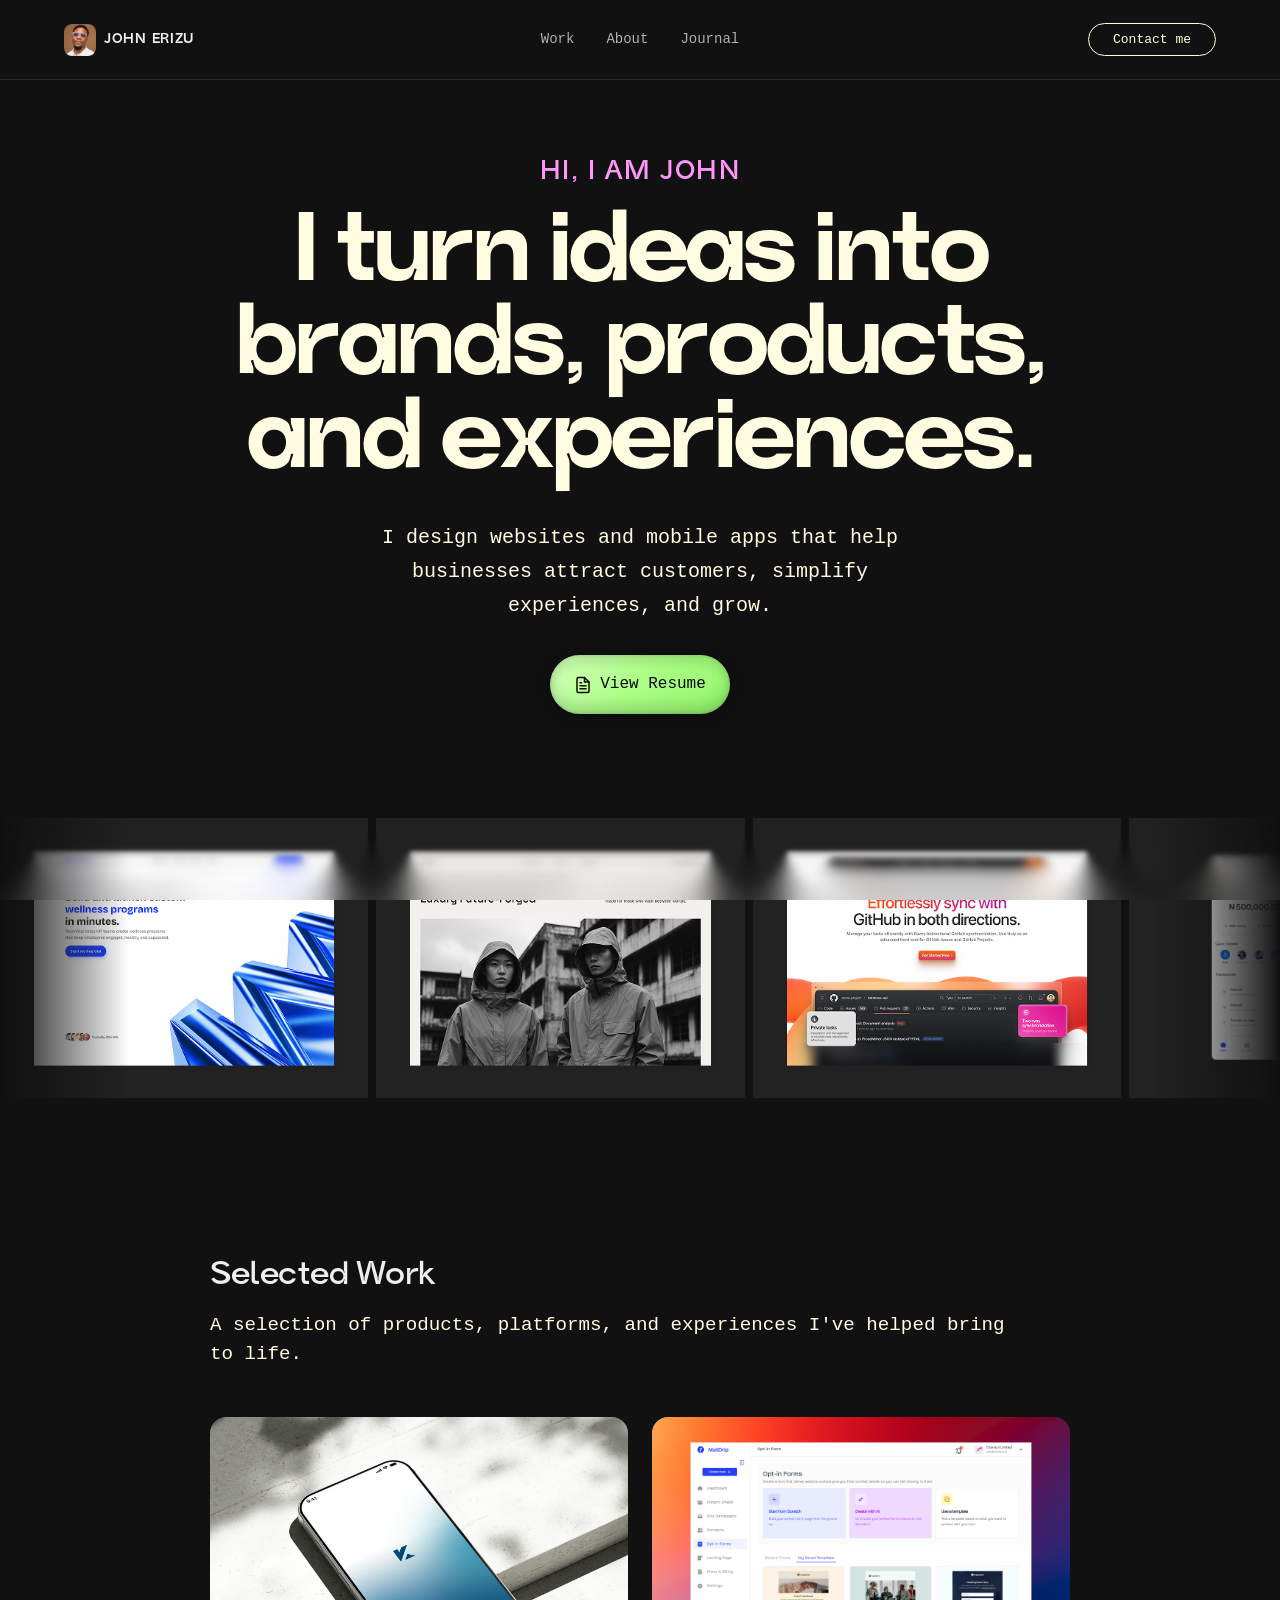
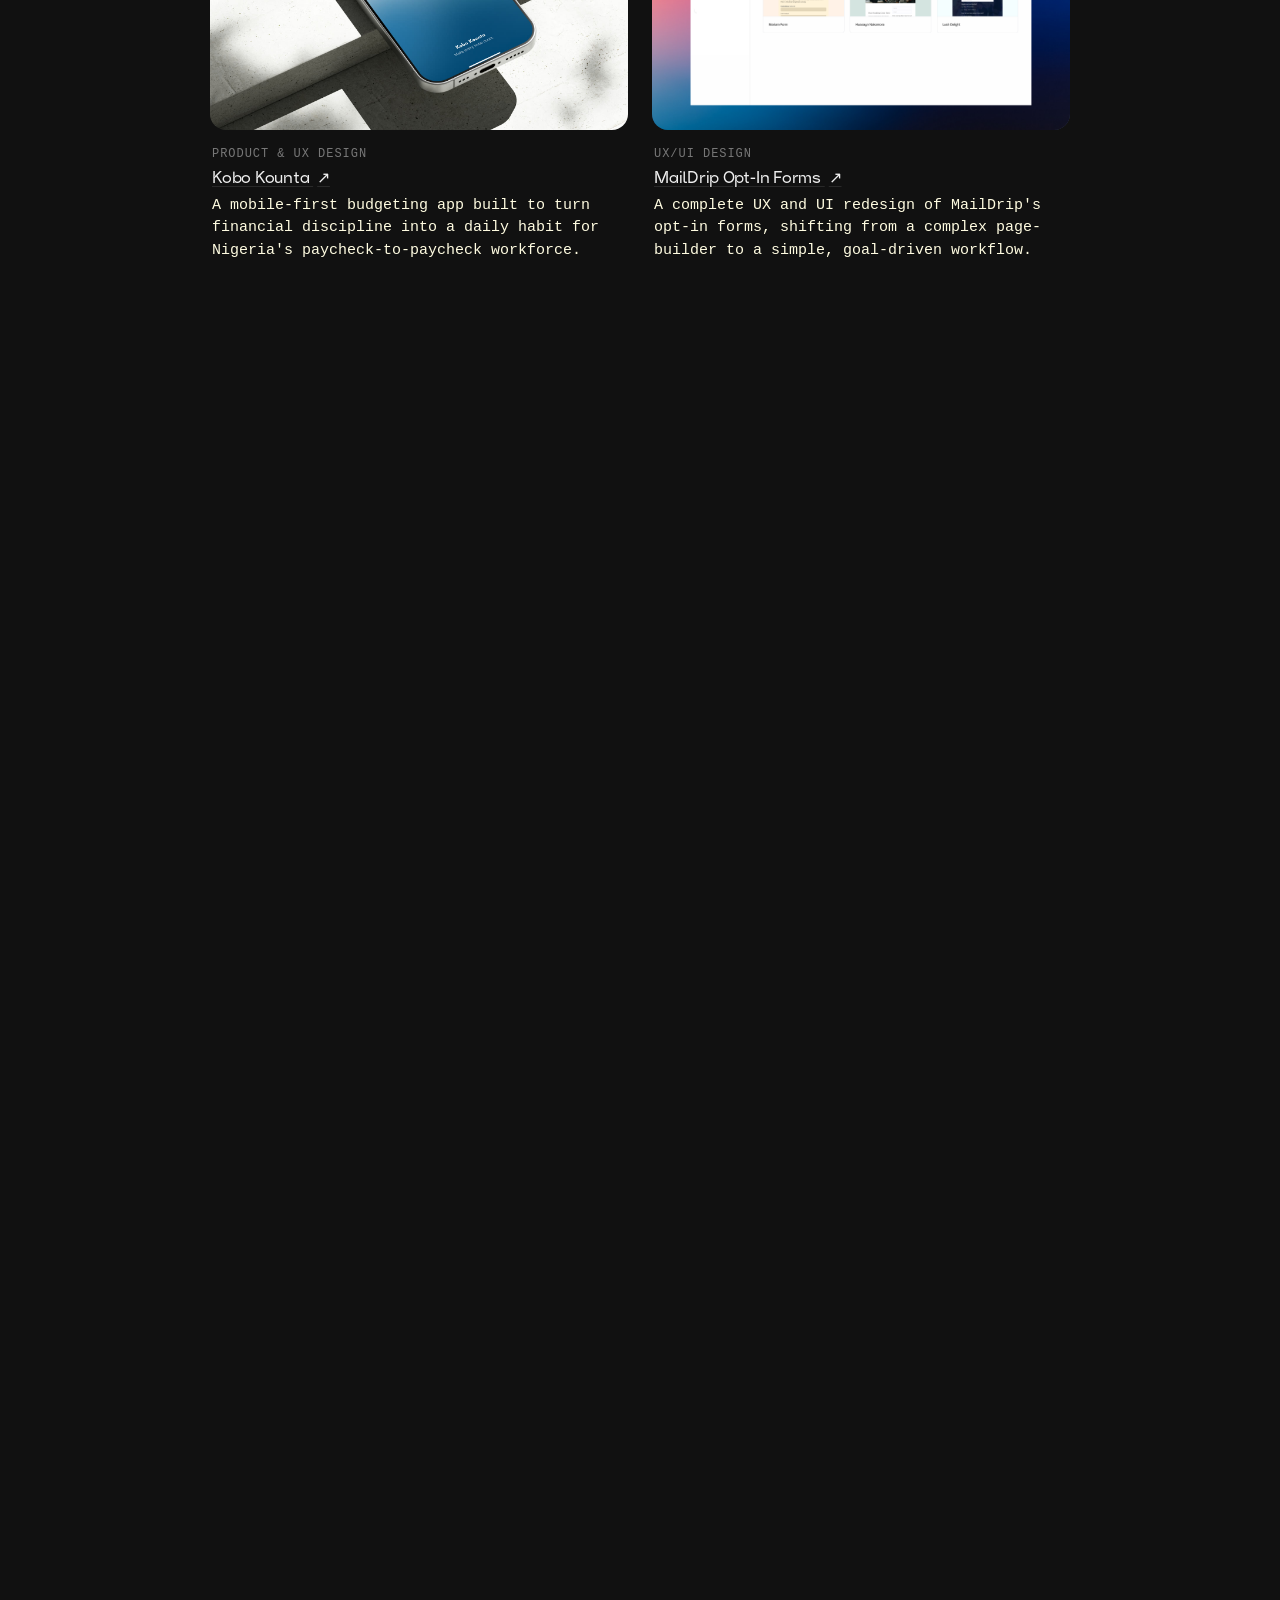
==== commit e7b5b750: "Make site dark-only, outline nav CTA, larger cream body text - Remove light mode and the theme toggl" ====
--- a/index.html
+++ b/index.html
@@ -1,9 +1,10 @@
 <!DOCTYPE html>
-<html lang="en">
+<html lang="en" class="dark">
 
 <head>
   <meta charset="UTF-8">
   <meta name="viewport" content="width=device-width, initial-scale=1.0">
+  <meta name="color-scheme" content="dark">
   <title>John Erizu — Product Designer</title>
   <!-- Content Security Policy to protect against XSS and malicious scripts -->
   <meta http-equiv="Content-Security-Policy" content="default-src 'self'; script-src 'self' 'unsafe-inline' https://app.cal.com; style-src 'self' 'unsafe-inline' https://fonts.googleapis.com; font-src 'self' https://fonts.gstatic.com; frame-src 'self' https://app.cal.com; img-src 'self' data: https:; connect-src 'self' https://app.cal.com;">
@@ -50,45 +51,9 @@
         <a href="#writing">Journal</a>
       </div>
       <div class="nav-right">
-        <button class="theme-toggle" id="theme-toggle" aria-label="Toggle dark mode">
-          <svg class="icon-sun" width="18" height="18" viewBox="0 0 24 24" fill="none" stroke="currentColor"
-            stroke-width="1.5" stroke-linecap="round" stroke-linejoin="round">
-            <circle cx="12" cy="12" r="5" />
-            <line x1="12" y1="1" x2="12" y2="3" />
-            <line x1="12" y1="21" x2="12" y2="23" />
-            <line x1="4.22" y1="4.22" x2="5.64" y2="5.64" />
-            <line x1="18.36" y1="18.36" x2="19.78" y2="19.78" />
-            <line x1="1" y1="12" x2="3" y2="12" />
-            <line x1="21" y1="12" x2="23" y2="12" />
-            <line x1="4.22" y1="19.78" x2="5.64" y2="18.36" />
-            <line x1="18.36" y1="5.64" x2="19.78" y2="4.22" />
-          </svg>
-          <svg class="icon-moon" width="18" height="18" viewBox="0 0 24 24" fill="none" stroke="currentColor"
-            stroke-width="1.5" stroke-linecap="round" stroke-linejoin="round">
-            <path d="M21 12.79A9 9 0 1 1 11.21 3 7 7 0 0 0 21 12.79z" />
-          </svg>
-        </button>
         <button class="nav-cta" data-modal-trigger="contact-modal">Contact me</button>
       </div>
       <div class="nav-mobile-actions">
-        <button class="theme-toggle" id="theme-toggle-mobile" aria-label="Toggle dark mode">
-          <svg class="icon-sun" width="18" height="18" viewBox="0 0 24 24" fill="none" stroke="currentColor"
-            stroke-width="1.5" stroke-linecap="round" stroke-linejoin="round">
-            <circle cx="12" cy="12" r="5" />
-            <line x1="12" y1="1" x2="12" y2="3" />
-            <line x1="12" y1="21" x2="12" y2="23" />
-            <line x1="4.22" y1="4.22" x2="5.64" y2="5.64" />
-            <line x1="18.36" y1="18.36" x2="19.78" y2="19.78" />
-            <line x1="1" y1="12" x2="3" y2="12" />
-            <line x1="21" y1="12" x2="23" y2="12" />
-            <line x1="4.22" y1="19.78" x2="5.64" y2="18.36" />
-            <line x1="18.36" y1="5.64" x2="19.78" y2="4.22" />
-          </svg>
-          <svg class="icon-moon" width="18" height="18" viewBox="0 0 24 24" fill="none" stroke="currentColor"
-            stroke-width="1.5" stroke-linecap="round" stroke-linejoin="round">
-            <path d="M21 12.79A9 9 0 1 1 11.21 3 7 7 0 0 0 21 12.79z" />
-          </svg>
-        </button>
         <button class="nav-toggle" id="nav-toggle" aria-label="Toggle navigation" aria-expanded="false">
           <span></span>
           <span></span>
@@ -126,27 +91,17 @@
   <section class="shots-marquee-section">
     <div class="marquee-track">
       <div class="marquee-content">
-        <img src="artifacts/second_section/Slide%201.png" alt="Design Shot 1" class="img-light">
         <img src="artifacts/second_section/Slide%201-D.png" alt="Design Shot 1 Dark" class="img-dark">
-        <img src="artifacts/second_section/Slide%202.png" alt="Design Shot 2" class="img-light">
         <img src="artifacts/second_section/Slide%202-D.png" alt="Design Shot 2 Dark" class="img-dark">
-        <img src="artifacts/second_section/Slide%203.png" alt="Design Shot 3" class="img-light">
         <img src="artifacts/second_section/Slide%203-D.png" alt="Design Shot 3 Dark" class="img-dark">
-        <img src="artifacts/second_section/Slide%204.png" alt="Design Shot 4" class="img-light">
         <img src="artifacts/second_section/Slide%204-D.png" alt="Design Shot 4 Dark" class="img-dark">
-        <img src="artifacts/second_section/Slide%205.png" alt="Design Shot 5" class="img-light">
         <img src="artifacts/second_section/Slide%205-D.png" alt="Design Shot 5 Dark" class="img-dark">
       </div>
       <div class="marquee-content" aria-hidden="true">
-        <img src="artifacts/second_section/Slide%201.png" alt="Design Shot 1" class="img-light">
         <img src="artifacts/second_section/Slide%201-D.png" alt="Design Shot 1 Dark" class="img-dark">
-        <img src="artifacts/second_section/Slide%202.png" alt="Design Shot 2" class="img-light">
         <img src="artifacts/second_section/Slide%202-D.png" alt="Design Shot 2 Dark" class="img-dark">
-        <img src="artifacts/second_section/Slide%203.png" alt="Design Shot 3" class="img-light">
         <img src="artifacts/second_section/Slide%203-D.png" alt="Design Shot 3 Dark" class="img-dark">
-        <img src="artifacts/second_section/Slide%204.png" alt="Design Shot 4" class="img-light">
         <img src="artifacts/second_section/Slide%204-D.png" alt="Design Shot 4 Dark" class="img-dark">
-        <img src="artifacts/second_section/Slide%205.png" alt="Design Shot 5" class="img-light">
         <img src="artifacts/second_section/Slide%205-D.png" alt="Design Shot 5 Dark" class="img-dark">
       </div>
     </div>
--- a/styles.css
+++ b/styles.css
@@ -1 +1 @@
-@font-face{font-family:"Trap";src:url("artifacts/fonts/trap-sans-serif-font-family/trap-light.otf") format("opentype");font-weight:300;font-style:normal;font-display:swap}@font-face{font-family:"Trap";src:url("artifacts/fonts/trap-sans-serif-font-family/trap-regular.otf") format("opentype");font-weight:400;font-style:normal;font-display:swap}@font-face{font-family:"Trap";src:url("artifacts/fonts/trap-sans-serif-font-family/trap-medium.otf") format("opentype");font-weight:500;font-style:normal;font-display:swap}@font-face{font-family:"Trap";src:url("artifacts/fonts/trap-sans-serif-font-family/trap-semibold.otf") format("opentype");font-weight:600;font-style:normal;font-display:swap}@font-face{font-family:"Trap";src:url("artifacts/fonts/trap-sans-serif-font-family/trap-bold.otf") format("opentype");font-weight:700;font-style:normal;font-display:swap}@font-face{font-family:"Trap";src:url("artifacts/fonts/trap-sans-serif-font-family/trap-extrabold.otf") format("opentype");font-weight:800;font-style:normal;font-display:swap}@font-face{font-family:"Trap";src:url("artifacts/fonts/trap-sans-serif-font-family/trap-black.otf") format("opentype");font-weight:900;font-style:normal;font-display:swap}:root{--bg:#ffffff;--bg-alt:#f7f8fa;--fg:#0a0a0a;--fg-2:#555555;--fg-3:#888888;--fg-4:#bbbbbb;--border:rgba(0, 0, 0, 0.08);--card-bg:#f5f5f5;--hero-ink:#0a0a0a;--hero-accent:#c026d3;--max-width:1200px;--site-margin:64px;--section-padding:80px;--font-body:"IBM Plex Mono", ui-monospace, SFMono-Regular, Menlo, Consolas, monospace;--font-display:"Trap", "Plus Jakarta Sans", -apple-system, BlinkMacSystemFont, "Helvetica Neue", Helvetica, Arial, sans-serif;--ease:cubic-bezier(0.25, 0.46, 0.45, 0.94);--transition-color:background-color 0.3s ease, color 0.3s ease, border-color 0.3s ease}html.dark{--bg:#111111;--bg-alt:#1a1a1a;--fg:#efefef;--fg-2:#b0b0b0;--fg-3:#777777;--fg-4:#555555;--border:rgba(255, 255, 255, 0.1);--card-bg:#1e1e1e;--hero-ink:#fffce1;--hero-accent:#ff96f9}*, *::before, *::after{margin:0;padding:0;box-sizing:border-box}body{font-family:var(--font-body);background-color:var(--bg);color:var(--fg-2);font-size:16px;line-height:1.7;font-weight:400;overflow-x:hidden;scroll-behavior:smooth;transition:var(--transition-color);padding-bottom:80px}h1, h2, h3{font-family:var(--font-display);color:var(--fg);font-weight:700;letter-spacing:-0.02em;line-height:1.15;transition:color 0.3s ease}h1{font-size:clamp(32px, 4.5vw, 56px);font-weight:400;line-height:1.2;letter-spacing:-0.015em}h2{font-size:clamp(28px, 3vw, 42px);font-weight:400;line-height:1.15;letter-spacing:-0.015em}h3{font-size:16px;font-weight:400;line-height:1.4;letter-spacing:-0.015em}p{max-width:640px;color:var(--fg-2);transition:color 0.3s ease}a{color:var(--fg);text-decoration:none;transition:opacity 0.2s ease, color 0.3s ease}a:hover{opacity:0.6}.container{width:100%;max-width:calc(var(--max-width) + (var(--site-margin) * 2));margin:0 auto;padding:0 var(--site-margin)}section{padding:var(--section-padding) 0;transition:background-color 0.3s ease}.section-title{font-size:clamp(24px, 2.5vw, 32px);font-weight:600;margin-bottom:16px}.section-subtitle{font-size:18px;color:var(--fg-3);margin-bottom:48px;max-width:800px;line-height:1.5}#navbar{position:fixed;top:0;left:0;width:100%;height:80px;z-index:100;display:flex;align-items:center;background:var(--bg);border-bottom:1px solid var(--border);transition:var(--transition-color)}.nav-inner{position:relative;z-index:2;display:flex;align-items:center;justify-content:space-between;width:100%}.nav-brand{font-family:var(--font-display);display:flex;align-items:center;gap:8px;font-size:14px;font-weight:700;letter-spacing:0.05em;color:var(--fg);text-transform:uppercase}.nav-avatar{width:32px;height:32px;border-radius:8px;object-fit:cover}.nav-brand:hover{opacity:1}.nav-center{display:flex;gap:32px;position:absolute;left:50%;transform:translateX(-50%)}.nav-center a{font-size:14px;font-weight:400;color:var(--fg-2)}.nav-center a:hover{opacity:0.6}.nav-right{display:flex;align-items:center;gap:16px}.nav-mobile-actions{display:none;align-items:center;gap:12px}.theme-toggle{width:36px;height:36px;border-radius:50%;border:1px solid var(--border);background:transparent;cursor:pointer;display:flex;align-items:center;justify-content:center;color:var(--fg-2);transition:var(--transition-color)}.theme-toggle:hover{border-color:var(--fg-3)}.theme-toggle svg{transition:opacity 0.2s ease}.icon-sun{display:none}html.dark .icon-sun{display:block}html.dark .icon-moon{display:none}.nav-cta{font-size:13px;font-weight:500;padding:8px 24px;border-radius:100px;background:var(--fg);color:var(--bg);transition:var(--transition-color), opacity 0.2s ease}.nav-cta:hover{opacity:0.85}.nav-toggle{display:none;background:none;border:none;cursor:pointer;padding:8px;z-index:110;flex-direction:column;justify-content:center;align-items:center;gap:4px;width:36px;height:36px}.nav-toggle span{display:block;width:22px;height:2px;background-color:var(--fg);border-radius:2px;transition:transform 300ms ease, opacity 200ms ease;transform-origin:center}#navbar.nav-open .nav-toggle span:nth-child(1){transform:translateY(7px) rotate(45deg)}#navbar.nav-open .nav-toggle span:nth-child(2){opacity:0}#navbar.nav-open .nav-toggle span:nth-child(3){transform:translateY(-7px) rotate(-45deg)}.nav-mobile{display:none;position:fixed;inset:0;z-index:1;flex-direction:column;align-items:center;justify-content:center;gap:8px;background:var(--bg);opacity:0;visibility:hidden;pointer-events:none;transition:opacity 0.3s ease, visibility 0.3s ease}#navbar.nav-open .nav-mobile{opacity:1;visibility:visible;pointer-events:auto}.nav-mobile a{font-family:"Six Caps", var(--font-display), sans-serif;font-size:clamp(52px, 15vw, 76px);font-weight:500;line-height:1.05;letter-spacing:0.01em;color:var(--fg);text-transform:uppercase;text-align:center;display:block}.hero{padding-top:160px;padding-bottom:80px}.hero-content{max-width:1200px;margin:0 auto;display:flex;flex-direction:column;align-items:center;text-align:center}.hero-eyebrow{font-family:var(--font-display);font-size:clamp(16px, 2.1vw, 28px);font-weight:600;letter-spacing:0.06em;text-transform:uppercase;line-height:1;color:var(--hero-accent);max-width:none;margin-bottom:22px}.hero-content h1{font-size:clamp(40px, 7.6vw, 112px);font-weight:800;line-height:0.96;letter-spacing:-0.04em;color:var(--hero-ink);max-width:14em;margin-bottom:32px;text-wrap:balance}.hero-sub{font-size:16px;color:var(--fg-2);max-width:540px;line-height:1.7;text-wrap:pretty}.hero-cta-wrapper{margin-top:32px}.hero-cta-pill{display:inline-flex;align-items:center;gap:8px;padding:16px 24px;background:linear-gradient(135deg, #d3ffbb 0%, #abff84 50%, #92f46c 100%);border-radius:9999px;color:#0a0a0a;text-decoration:none;font-weight:500;box-shadow:inset 0 0.6px 0.6px -0.4px rgba(0, 0, 0, 0.05), inset 0 2.3px 2.3px -0.8px rgba(0, 0, 0, 0.05), inset 0 10px 10px -1.25px rgba(0, 0, 0, 0.1), inset 0 -0.6px 0.8px -0.4px rgba(0, 0, 0, 0.1), inset 0 -2.3px 3.2px -0.8px rgba(0, 0, 0, 0.1), inset 0 -10px 14px -1.25px rgba(0, 0, 0, 0.15), 0 0.6px 2.8px -1.3px rgba(0, 0, 0, 0.46), 0 2.3px 10.5px -2.7px rgba(0, 0, 0, 0.4), 0 10px 46px -4px rgba(0, 0, 0, 0.12);transition:filter 0.2s ease, box-shadow 0.2s ease}.hero-cta-pill:hover{filter:brightness(1.06) saturate(1.05)}.cta-icon{flex-shrink:0}.shots-marquee-section{width:100%;overflow:hidden;padding:24px 0 80px 0;display:flex;mask-image:linear-gradient(to right, transparent, black 10%, black 90%, transparent);-webkit-mask-image:linear-gradient(to right, transparent, black 10%, black 90%, transparent)}.marquee-track{display:flex;width:max-content;will-change:transform;animation:scrollMarquee 30s linear infinite}.marquee-content{display:flex;gap:8px;padding-right:8px}.marquee-content img{height:280px;width:auto;object-fit:contain;max-height:65vh;transition:opacity 0.3s ease}.marquee-content .img-dark{display:none}html.dark .marquee-content .img-light{display:none}html.dark .marquee-content .img-dark{display:block}@keyframes scrollMarquee{0%{transform:translateX(0)}100%{transform:translateX(-50%)}}.projects-grid{display:grid;grid-template-columns:repeat(2, 1fr);gap:48px 24px}.project-card{display:flex;flex-direction:column;text-decoration:none;color:inherit;transition:transform 300ms var(--ease)}.project-card:hover{opacity:1;transform:translateY(-4px)}.project-card.featured{grid-column:span 2}.project-img-wrap{width:100%;aspect-ratio:4 / 3;overflow:hidden;border-radius:16px;background:linear-gradient(135deg, #0f172a, #1e293b, #334155)}.project-card.featured .project-img-wrap{aspect-ratio:16 / 9}.project-img{width:100%;height:100%;object-fit:cover;display:block;transition:transform 400ms ease}.project-card:hover .project-img{transform:scale(1.03)}.project-info{padding:14px 2px 0}.project-tag{font-size:12px;text-transform:uppercase;letter-spacing:0.08em;color:var(--fg-3);margin-bottom:4px;display:block}.project-info h3{font-size:16px;font-weight:500;color:var(--fg);margin-bottom:4px;text-decoration:underline;text-underline-offset:3px;text-decoration-color:var(--border);transition:text-decoration-color 0.2s ease, color 0.3s ease}.project-card:hover .project-info h3{text-decoration-color:var(--fg)}.arrow-icon{font-style:normal;margin-left:4px}.project-info p{font-size:13px;color:var(--fg-3);line-height:1.5;max-width:none}.blog-entry{display:flex;justify-content:space-between;align-items:baseline;padding:32px 0;border-bottom:1px solid var(--border);text-decoration:none;position:relative;transition:border-color 0.3s ease}.blog-entry::after{content:'';position:absolute;bottom:-1px;left:0;width:0;height:1px;background:var(--fg);transition:width 300ms ease}.blog-entry:hover::after{width:100%}.blog-entry:hover{opacity:1}.blog-info h3{color:var(--fg);margin-bottom:4px;transition:color 300ms ease}.blog-entry:hover .blog-info h3{color:var(--fg-3)}.blog-info p{font-size:14px;color:var(--fg-3);line-height:1.5}.blog-meta{font-size:13px;color:var(--fg-4);white-space:nowrap;margin-left:32px}.testimonial{margin-bottom:48px;padding-bottom:48px;border-bottom:1px solid var(--border);transition:border-color 0.3s ease}.testimonial:last-child{border-bottom:none;margin-bottom:0;padding-bottom:0}.testimonial blockquote{font-size:clamp(18px, 2vw, 24px);font-weight:400;color:var(--fg);font-style:italic;max-width:700px;line-height:1.5;margin-bottom:24px;transition:color 0.3s ease}.testimonial-author{font-size:14px;color:var(--fg-3)}.footer-section{padding-bottom:64px}.footer-cta{margin-bottom:80px}.footer-label{font-size:18px;color:var(--fg-2);margin-bottom:16px}.footer-big-link{font-family:var(--font-display);font-size:clamp(48px, 10vw, 140px);font-weight:300;color:var(--fg-4);letter-spacing:-0.03em;line-height:1;display:block;transition:color 0.3s ease;cursor:pointer}.footer-big-link:hover{color:var(--fg);opacity:1}.footer-cta-right{display:flex;flex-wrap:wrap;gap:40px;margin-top:40px;align-items:flex-end}.footer-social-link{font-size:16px;color:var(--fg-2);transition:color 0.3s ease;text-decoration:none}.footer-social-link:hover{color:var(--fg)}.footer-copyright{font-size:12px;color:var(--fg-3);opacity:0.6;margin-left:auto}.footer-name{font-size:clamp(48px, 8vw, 120px);font-weight:500;color:var(--fg);letter-spacing:-0.03em;line-height:1;margin-bottom:48px;transition:color 0.3s ease}.footer-bottom{display:flex;justify-content:space-between;align-items:center;padding-top:24px;border-top:1px solid var(--border);transition:border-color 0.3s ease}.footer-socials{display:flex;gap:24px}.footer-socials a{font-size:14px;color:var(--fg-2)}.footer-copy{font-size:12px;color:var(--fg-4)}.floating-dock{position:fixed;bottom:24px;left:50%;transform:translateX(-50%);z-index:95;display:flex;align-items:center;gap:4px;padding:8px 8px 8px 16px;background:var(--fg);border-radius:100px;box-shadow:0 4px 24px rgba(0, 0, 0, 0.15);transition:var(--transition-color), box-shadow 0.3s ease}.dock-item{display:flex;align-items:center;justify-content:center;width:38px;height:38px;border-radius:50%;color:var(--bg);transition:background-color 0.2s ease, transform 0.2s ease, color 0.3s ease}.dock-item:hover{background:rgba(255, 255, 255, 0.15);transform:translateY(-2px);opacity:1}html.dark .dock-item:hover{background:rgba(0, 0, 0, 0.2)}.dock-divider{width:1px;height:20px;background:rgba(255, 255, 255, 0.2);margin:0 4px;flex-shrink:0}html.dark .dock-divider{background:rgba(0, 0, 0, 0.15)}.dock-cta{font-size:13px;font-weight:500;padding:8px 24px;border-radius:100px;background:var(--bg);color:var(--fg);white-space:nowrap;transition:var(--transition-color), opacity 0.2s ease}.dock-cta:hover{opacity:0.85}.progressive-blur{position:fixed;bottom:0;left:0;right:0;height:72px;z-index:90;pointer-events:none}.progressive-blur .blur-layer{position:absolute;inset:0}.animate-on-scroll{opacity:0;transform:translateY(20px);transition:opacity 600ms var(--ease), transform 600ms var(--ease)}.animate-on-scroll.is-visible{opacity:1;transform:translateY(0)}.progressive-blur{position:fixed;bottom:0;left:0;right:0;height:80px;z-index:90;pointer-events:none}.progressive-blur .blur-layer{position:absolute;inset:0}.floating-dock{position:fixed;bottom:24px;left:50%;transform:translate(-50%, 100px);opacity:0;pointer-events:none;z-index:95;display:flex;align-items:center;gap:4px;padding:8px 8px 8px 16px;background:var(--fg);border-radius:100px;box-shadow:0 4px 24px rgba(0, 0, 0, 0.15);transition:transform 0.4s cubic-bezier(0.16, 1, 0.3, 1), opacity 0.3s ease, var(--transition-color), box-shadow 0.3s ease}.floating-dock.dock-visible{transform:translate(-50%, 0);opacity:1;pointer-events:auto}.dock-item{display:flex;align-items:center;justify-content:center;width:38px;height:38px;border-radius:50%;color:var(--bg);transition:background-color 0.2s ease, transform 0.2s ease, color 0.3s ease;text-decoration:none}.dock-item:hover{background:rgba(255, 255, 255, 0.15);transform:translateY(-2px);opacity:1}html.dark .dock-item:hover{background:rgba(0, 0, 0, 0.2)}.dock-item svg{flex-shrink:0}.dock-divider{width:1px;height:20px;background:rgba(255, 255, 255, 0.2);margin:0 4px;flex-shrink:0}html.dark .dock-divider{background:rgba(0, 0, 0, 0.15)}.dock-cta{font-size:13px;font-weight:500;padding:8px 24px;border-radius:100px;background:var(--bg);color:var(--fg);white-space:nowrap;text-decoration:none;transition:var(--transition-color), opacity 0.2s ease}.dock-cta:hover{opacity:0.85}@media (max-width:1024px){:root{--site-margin:40px;--section-padding:104px}.projects-grid{gap:40px 20px}}@media (max-width:768px){:root{--site-margin:24px;--section-padding:80px}.nav-center, .nav-right{display:none}.nav-mobile-actions{display:flex}.nav-toggle{display:flex}.nav-mobile{display:flex}#navbar{flex-wrap:wrap;height:auto;min-height:72px;align-content:center}#navbar.nav-open{background:var(--bg)}.hero{padding-top:120px;padding-bottom:64px}.marquee-content img{height:180px}.projects-grid{grid-template-columns:1fr}.project-card.featured{grid-column:span 1}.blog-entry{flex-direction:column;gap:8px}.blog-meta{margin-left:0}.footer-cta-right{gap:24px}.footer-copyright{flex-basis:100%;margin-left:0;margin-top:16px}}@media (max-width:480px){:root{--site-margin:16px;--section-padding:64px}.hero{padding-top:104px}.marquee-content img{height:140px}.floating-dock{bottom:16px;padding:8px 8px 8px 16px}.dock-item{width:38px;height:38px}.dock-cta{font-size:14px;padding:8px 16px}.progressive-blur{height:60px}}.mobile-contact-btn{background:none;border:none;color:var(--fg);font-family:"Six Caps", var(--font-display), sans-serif;font-size:clamp(52px, 15vw, 76px);font-weight:500;line-height:1.05;letter-spacing:0.01em;text-transform:uppercase;cursor:pointer;padding:0;text-align:center}.modal-overlay{position:fixed;top:0;left:0;width:100vw;height:100vh;background:rgba(0, 0, 0, 0.4);backdrop-filter:blur(8px);-webkit-backdrop-filter:blur(8px);z-index:1000;display:flex;align-items:center;justify-content:center;opacity:0;visibility:hidden;transition:opacity 0.3s ease, visibility 0.3s ease}.modal-overlay[aria-hidden="false"]{opacity:1;visibility:visible}.modal-container{position:relative;width:100%;max-width:460px;margin:16px;transform:translateY(20px) scale(0.98);transition:transform 0.4s cubic-bezier(0.16, 1, 0.3, 1)}.modal-overlay[aria-hidden="false"] .modal-container{transform:translateY(0) scale(1)}.modal-content{position:relative;background-color:#F5F4F2;border-radius:24px;padding:40px;box-shadow:0 24px 64px rgba(0, 0, 0, 0.12), 0 0 0 1px rgba(0, 0, 0, 0.05)}html.dark .modal-content{background-color:#1a1a1a;box-shadow:0 24px 64px rgba(0, 0, 0, 0.4), 0 0 0 1px rgba(255, 255, 255, 0.05)}.modal-close{position:absolute;top:24px;right:24px;background:none;border:none;color:var(--fg-3);cursor:pointer;padding:8px;border-radius:50%;display:flex;align-items:center;justify-content:center;transition:background 0.2s, color 0.2s;z-index:10}.modal-close:hover{background:var(--border);color:var(--fg)}.modal-content h2{font-size:28px;margin-bottom:32px;font-weight:500;letter-spacing:-0.02em}html.dark .modal-content h2{color:#fff}.contact-form{display:flex;flex-direction:column;gap:24px}.form-row{display:grid;grid-template-columns:1fr 1fr;gap:16px}@media (max-width:500px){.form-row{grid-template-columns:1fr}}.form-group{display:flex;flex-direction:column;gap:8px}.form-group label{font-size:13px;color:#777;font-family:var(--font-body)}html.dark .form-group label{color:#999}.form-group input, .form-group textarea{width:100%;padding:16px 16px;background:transparent;border:none;border-radius:12px;font-family:inherit;font-size:15px;color:#080808;box-shadow:inset 0 0 0 1px rgba(0,0,0,0.08), inset 0 2px 4px rgba(0,0,0,0.02);transition:box-shadow 0.2s ease}html.dark .form-group input, html.dark .form-group textarea{color:#fff;box-shadow:inset 0 0 0 1px rgba(255,255,255,0.1), inset 0 2px 4px rgba(0,0,0,0.2)}.form-group input:focus, .form-group textarea:focus{outline:none;box-shadow:inset 0 0 0 1.5px #080808}html.dark .form-group input:focus, html.dark .form-group textarea:focus{box-shadow:inset 0 0 0 1.5px #fff}.form-submit-btn{margin-top:16px;width:100%;padding:16px;background:#080808;color:#ffffff;border:none;border-radius:12px;font-size:15px;font-family:var(--font-body);font-weight:500;cursor:pointer;transition:transform 0.2s ease, background 0.2s ease}.form-submit-btn:hover{background:#2b2b2b}html.dark .form-submit-btn{background:#ffffff;color:#080808}html.dark .form-submit-btn:hover{background:#e5e5e5}@media (max-width:600px){.modal-content{padding:32px 24px}.modal-content h2{font-size:24px;margin-bottom:24px}}.case-study-overlay{position:fixed;top:0;left:0;width:100vw;height:100vh;z-index:1100;display:flex;align-items:flex-end;justify-content:center;opacity:0;visibility:hidden;pointer-events:none;transition:opacity 0.4s ease, visibility 0.4s ease}.case-study-overlay.overlay-open{opacity:1;visibility:visible;pointer-events:auto}.case-study-backdrop{position:absolute;inset:0;background:rgba(0, 0, 0, 0.4);backdrop-filter:blur(12px);-webkit-backdrop-filter:blur(12px);transition:opacity 0.4s ease}.case-study-container{position:relative;width:100%;max-width:100%;height:95vh;background-color:var(--bg);border-radius:24px 24px 0 0;box-shadow:0 -16px 48px rgba(0, 0, 0, 0.18), 0 0 0 1px var(--border);overflow-y:auto;z-index:2;transform:translateY(100%);transition:transform 0.55s cubic-bezier(0.16, 1, 0.3, 1);padding:0 0 64px 0}.case-study-header-sticky{position:sticky;top:0;background:rgba(255, 255, 255, 0.85);backdrop-filter:blur(16px);-webkit-backdrop-filter:blur(16px);border-bottom:1px solid var(--border);z-index:10}.case-study-header-inner{max-width:1040px;margin:0 auto;width:100%;display:flex;justify-content:space-between;align-items:center;padding:24px 40px}html.dark .case-study-header-sticky{background:rgba(17, 17, 17, 0.85)}.case-study-header-text h2{font-family:var(--font-display);font-size:20px;font-weight:600;color:var(--fg);margin-bottom:4px}.case-study-header-text .case-study-tag{font-size:14px;color:var(--fg-3);text-transform:none;letter-spacing:normal}.case-study-overlay.overlay-open .case-study-container{transform:translateY(0)}.case-study-close{background:var(--bg-alt);border:1px solid var(--border);flex-shrink:0;color:var(--fg-2);cursor:pointer;padding:8px;border-radius:50%;display:flex;align-items:center;justify-content:center;transition:background 0.2s, color 0.2s, transform 0.2s;z-index:10}.case-study-close:hover{background:var(--border);color:var(--fg);transform:scale(1.05)}.case-study-close svg{width:20px;height:20px}.case-study-content{max-width:1040px;margin:0 auto;padding:40px 40px 64px 40px}.case-study-lead{font-size:18px;line-height:1.6;color:var(--fg-2);margin-bottom:32px}.case-study-hero-img{width:100%;aspect-ratio:16 / 10;border-radius:16px;object-fit:contain;max-height:65vh;margin-bottom:48px;background:linear-gradient(135deg, #0f172a, #1e293b, #334155);box-shadow:0 24px 64px rgba(0, 0, 0, 0.12), 0 0 0 1px var(--border)}.case-study-hero-img--square{aspect-ratio:1 / 1;max-width:560px;max-height:560px;margin-left:auto;margin-right:auto}.case-study-body{margin-top:40px}.case-study-body h3{font-family:var(--font-display);font-size:clamp(20px, 2.5vw, 26px);color:var(--fg);margin:64px 0 16px;padding:0 80px}.case-study-body h3:first-child{margin-top:0}.case-study-body h4{font-family:var(--font-body);font-size:13px;font-weight:600;text-transform:uppercase;letter-spacing:0.08em;color:#3b82f6;margin:32px 0 12px;padding:0 80px}html.dark .case-study-body h4{color:#60a5fa}.case-study-body p{font-size:15px;line-height:1.7;color:var(--fg-2);margin-bottom:24px;max-width:none;padding:0 80px}.case-study-body img{width:100%;border-radius:12px;margin:32px 0;object-fit:contain;max-height:65vh;cursor:zoom-in}.case-study-body ul, .case-study-body ol{list-style:none;margin-bottom:32px;padding-left:104px;padding-right:80px;color:var(--fg-2);font-size:15px}.case-study-body ol{counter-reset:case-study-counter}.case-study-body li{position:relative;margin-bottom:16px;line-height:1.6}.case-study-body ul li::before{content:'';position:absolute;left:-16px;top:0.65em;width:6px;height:6px;border-radius:50%;background:var(--fg-4)}.case-study-body ol li{counter-increment:case-study-counter}.case-study-body ol li::before{content:counter(case-study-counter) ".";position:absolute;left:-34px;width:24px;text-align:right;top:0;font-weight:600;font-size:14px;color:#3b82f6}html.dark .case-study-body ol li::before{color:#60a5fa}@media (max-width:768px){.case-study-body h3, .case-study-body h4, .case-study-body p{padding:0 16px}.case-study-body ul, .case-study-body ol{padding-left:40px;padding-right:16px}.case-study-container{height:90vh;padding:0 0 48px 0}.case-study-close{padding:8px}.case-study-close svg{width:18px;height:18px}}.experience-section{padding:var(--section-padding) 0;transition:background-color 0.3s ease}.container-narrow{width:100%;max-width:calc(860px + (var(--site-margin) * 2));margin:0 auto;padding:0 var(--site-margin)}.experience-header{margin-bottom:24px}.experience-label{font-family:var(--font-body);font-size:11px;font-weight:500;text-transform:uppercase;letter-spacing:0.1em;color:var(--fg-3);display:inline-block}.experience-list{display:flex;flex-direction:column;margin-top:24px}.experience-item{display:flex;flex-direction:column;padding:16px 0;border-top:1px solid var(--border)}.experience-item:first-child{border-top:none}.experience-row-1{display:flex;justify-content:space-between;align-items:center;margin-bottom:4px}.experience-company{font-family:var(--font-display);font-size:15px;font-weight:500;color:var(--fg)}.experience-time{font-size:15px;font-family:var(--font-body);color:var(--fg-3);text-align:right}.experience-row-2{display:flex;align-items:center;flex-wrap:wrap;gap:4px}.experience-role, .experience-location{font-size:14px;font-family:var(--font-body);color:var(--fg-3)}.experience-separator{font-size:10px;color:var(--border);line-height:1}@media (max-width:768px){.experience-row-1{flex-direction:column;align-items:flex-start;gap:4px}.experience-time{text-align:left;font-size:13px}.experience-company{font-size:15px}.experience-row-2{gap:4px;margin-top:2px}.experience-role, .experience-location{font-size:13px}}@media (max-width:768px){.case-study-header-inner{padding:24px 24px}.case-study-content{padding:24px 24px 48px 24px}}.about-section{padding:0 0 var(--section-padding) 0}.about-card{background-color:var(--bg-alt);border-radius:32px;padding:48px;border:1px solid var(--border);box-shadow:0 8px 32px rgba(0, 0, 0, 0.04)}.about-row-top{display:flex;gap:40px;align-items:flex-start;margin-bottom:24px}.about-text-column{flex:1}.about-tag{font-family:var(--font-body);font-size:11px;font-weight:600;text-transform:uppercase;letter-spacing:0.1em;color:#3b82f6;display:block;margin-bottom:16px}html.dark .about-tag{color:#60a5fa}.about-title{font-family:var(--font-display);font-size:clamp(24px, 3vw, 32px);font-weight:600;color:var(--fg);line-height:1.3;margin-bottom:24px}.about-para{font-size:16px;line-height:1.7;color:var(--fg-2)}.about-image-column{flex-shrink:0;width:180px}.about-image{width:100%;aspect-ratio:1;object-fit:cover;border-radius:16px;transform:rotate(4deg);border:4px solid #ffffff;box-shadow:0 6px 16px rgba(0, 0, 0, 0.06);transition:transform 0.4s cubic-bezier(0.16, 1, 0.3, 1)}.about-image:hover{transform:rotate(0deg) scale(1.02)}@media (max-width:768px){.about-card{padding:32px 24px;border-radius:24px}.about-row-top{flex-direction:column;gap:24px}.about-image-column{display:none}.about-title{font-size:24px}}.horizontal-scroll-gallery{display:flex;gap:16px;overflow-x:auto;padding:0 80px;margin:32px 0 48px;scroll-snap-type:x mandatory;-webkit-overflow-scrolling:touch;-ms-overflow-style:none;scrollbar-width:none}.horizontal-scroll-gallery::-webkit-scrollbar{display:none}.case-study-body .horizontal-scroll-gallery img{flex:0 0 calc(100% - 32px);max-width:800px;margin:0 !important;border-radius:12px;scroll-snap-align:center;object-fit:contain;max-height:65vh}@media (max-width:768px){.horizontal-scroll-gallery{padding:0 16px}.case-study-body .horizontal-scroll-gallery img{flex:0 0 90%}}.gallery-track{position:relative}.gallery-arrow{position:absolute;top:50%;transform:translateY(-50%);z-index:5;width:40px;height:40px;border-radius:50%;background:var(--bg);border:1px solid var(--border);color:var(--fg);cursor:pointer;display:flex;align-items:center;justify-content:center;box-shadow:0 4px 16px rgba(0, 0, 0, 0.15);transition:background 0.2s ease, transform 0.2s ease}.gallery-arrow:hover{background:var(--bg-alt);transform:translateY(-50%) scale(1.05)}.gallery-arrow-left{left:16px}.gallery-arrow-right{right:16px}@media (max-width:768px){.gallery-arrow{display:none}}.image-lightbox{position:fixed;inset:0;z-index:1200;display:flex;align-items:center;justify-content:center;background:rgba(0, 0, 0, 0.9);opacity:0;visibility:hidden;pointer-events:none;padding:48px;transition:opacity 0.3s ease, visibility 0.3s ease}.image-lightbox.lightbox-open{opacity:1;visibility:visible;pointer-events:auto}.image-lightbox-img{max-width:100%;max-height:100%;border-radius:8px;object-fit:contain;transform:scale(0.96);transition:transform 0.3s ease}.image-lightbox.lightbox-open .image-lightbox-img{transform:scale(1)}.image-lightbox-close{position:absolute;top:24px;right:24px;width:44px;height:44px;border-radius:50%;background:rgba(255, 255, 255, 0.1);border:1px solid rgba(255, 255, 255, 0.2);color:#fff;cursor:pointer;display:flex;align-items:center;justify-content:center;transition:background 0.2s ease;z-index:1}.image-lightbox-close:hover{background:rgba(255, 255, 255, 0.2)}@media (max-width:768px){.image-lightbox{padding:24px}.image-lightbox-close{top:16px;right:16px}}.gallery-wrapper{margin:32px 0 48px}.gallery-wrapper .horizontal-scroll-gallery{margin:0 0 16px 0}.gallery-dots{display:flex;justify-content:center;align-items:center;gap:6px}.gallery-dots .dot{width:6px;height:6px;border-radius:50%;background-color:var(--fg-3);opacity:0.4;transition:all 0.3s ease}.gallery-dots .dot.active{width:16px;border-radius:4px;opacity:1;background-color:var(--fg)}+@font-face{font-family:"Trap";src:url("artifacts/fonts/trap-sans-serif-font-family/trap-light.otf") format("opentype");font-weight:300;font-style:normal;font-display:swap}@font-face{font-family:"Trap";src:url("artifacts/fonts/trap-sans-serif-font-family/trap-regular.otf") format("opentype");font-weight:400;font-style:normal;font-display:swap}@font-face{font-family:"Trap";src:url("artifacts/fonts/trap-sans-serif-font-family/trap-medium.otf") format("opentype");font-weight:500;font-style:normal;font-display:swap}@font-face{font-family:"Trap";src:url("artifacts/fonts/trap-sans-serif-font-family/trap-semibold.otf") format("opentype");font-weight:600;font-style:normal;font-display:swap}@font-face{font-family:"Trap";src:url("artifacts/fonts/trap-sans-serif-font-family/trap-bold.otf") format("opentype");font-weight:700;font-style:normal;font-display:swap}@font-face{font-family:"Trap";src:url("artifacts/fonts/trap-sans-serif-font-family/trap-extrabold.otf") format("opentype");font-weight:800;font-style:normal;font-display:swap}@font-face{font-family:"Trap";src:url("artifacts/fonts/trap-sans-serif-font-family/trap-black.otf") format("opentype");font-weight:900;font-style:normal;font-display:swap}:root{color-scheme:dark;--bg:#111111;--bg-alt:#1a1a1a;--fg:#efefef;--fg-2:#b0b0b0;--fg-3:#777777;--fg-4:#555555;--border:rgba(255, 255, 255, 0.1);--card-bg:#1e1e1e;--hero-ink:#fffce1;--hero-accent:#ff96f9;--max-width:1200px;--site-margin:64px;--section-padding:80px;--font-body:"IBM Plex Mono", ui-monospace, SFMono-Regular, Menlo, Consolas, monospace;--font-display:"Trap", "Plus Jakarta Sans", -apple-system, BlinkMacSystemFont, "Helvetica Neue", Helvetica, Arial, sans-serif;--ease:cubic-bezier(0.25, 0.46, 0.45, 0.94);--transition-color:background-color 0.3s ease, color 0.3s ease, border-color 0.3s ease}*, *::before, *::after{margin:0;padding:0;box-sizing:border-box}body{font-family:var(--font-body);background-color:var(--bg);color:var(--fg-2);font-size:16px;line-height:1.7;font-weight:400;overflow-x:hidden;scroll-behavior:smooth;transition:var(--transition-color);padding-bottom:80px}h1, h2, h3{font-family:var(--font-display);color:var(--fg);font-weight:700;letter-spacing:-0.02em;line-height:1.15;transition:color 0.3s ease}h1{font-size:clamp(32px, 4.5vw, 56px);font-weight:400;line-height:1.2;letter-spacing:-0.015em}h2{font-size:clamp(28px, 3vw, 42px);font-weight:400;line-height:1.15;letter-spacing:-0.015em}h3{font-size:16px;font-weight:400;line-height:1.4;letter-spacing:-0.015em}p{max-width:640px;color:var(--hero-ink);transition:color 0.3s ease}a{color:var(--fg);text-decoration:none;transition:opacity 0.2s ease, color 0.3s ease}a:hover{opacity:0.6}.container{width:100%;max-width:calc(var(--max-width) + (var(--site-margin) * 2));margin:0 auto;padding:0 var(--site-margin)}section{padding:var(--section-padding) 0;transition:background-color 0.3s ease}.section-title{font-size:clamp(24px, 2.5vw, 32px);font-weight:600;margin-bottom:16px}.section-subtitle{font-size:clamp(17px, 1.5vw, 20px);color:var(--hero-ink);margin-bottom:48px;max-width:800px;line-height:1.5}#navbar{position:fixed;top:0;left:0;width:100%;height:80px;z-index:100;display:flex;align-items:center;background:var(--bg);border-bottom:1px solid var(--border);transition:var(--transition-color)}.nav-inner{position:relative;z-index:2;display:flex;align-items:center;justify-content:space-between;width:100%}.nav-brand{font-family:var(--font-display);display:flex;align-items:center;gap:8px;font-size:14px;font-weight:700;letter-spacing:0.05em;color:var(--fg);text-transform:uppercase}.nav-avatar{width:32px;height:32px;border-radius:8px;object-fit:cover}.nav-brand:hover{opacity:1}.nav-center{display:flex;gap:32px;position:absolute;left:50%;transform:translateX(-50%)}.nav-center a{font-size:14px;font-weight:400;color:var(--fg-2)}.nav-center a:hover{opacity:0.6}.nav-right{display:flex;align-items:center;gap:16px}.nav-mobile-actions{display:none;align-items:center;gap:12px}.nav-cta{font-family:var(--font-body);font-size:13px;font-weight:500;padding:8px 24px;border-radius:100px;background:transparent;color:var(--hero-ink);border:1.5px solid var(--hero-ink);cursor:pointer;transition:background-color 0.2s ease, color 0.2s ease}.nav-cta:hover{background:var(--hero-ink);color:var(--bg)}.nav-toggle{display:none;background:none;border:none;cursor:pointer;padding:8px;z-index:110;flex-direction:column;justify-content:center;align-items:center;gap:4px;width:36px;height:36px}.nav-toggle span{display:block;width:22px;height:2px;background-color:var(--fg);border-radius:2px;transition:transform 300ms ease, opacity 200ms ease;transform-origin:center}#navbar.nav-open .nav-toggle span:nth-child(1){transform:translateY(7px) rotate(45deg)}#navbar.nav-open .nav-toggle span:nth-child(2){opacity:0}#navbar.nav-open .nav-toggle span:nth-child(3){transform:translateY(-7px) rotate(-45deg)}.nav-mobile{display:none;position:fixed;inset:0;z-index:1;flex-direction:column;align-items:center;justify-content:center;gap:8px;background:var(--bg);opacity:0;visibility:hidden;pointer-events:none;transition:opacity 0.3s ease, visibility 0.3s ease}#navbar.nav-open .nav-mobile{opacity:1;visibility:visible;pointer-events:auto}.nav-mobile a{font-family:"Six Caps", var(--font-display), sans-serif;font-size:clamp(52px, 15vw, 76px);font-weight:500;line-height:1.05;letter-spacing:0.01em;color:var(--fg);text-transform:uppercase;text-align:center;display:block}.hero{padding-top:160px;padding-bottom:80px}.hero-content{max-width:1200px;margin:0 auto;display:flex;flex-direction:column;align-items:center;text-align:center}.hero-eyebrow{font-family:var(--font-display);font-size:clamp(16px, 2.1vw, 28px);font-weight:600;letter-spacing:0.06em;text-transform:uppercase;line-height:1;color:var(--hero-accent);max-width:none;margin-bottom:22px}.hero-content h1{font-size:clamp(40px, 7.6vw, 112px);font-weight:800;line-height:0.96;letter-spacing:-0.04em;color:var(--hero-ink);max-width:14em;margin-bottom:32px;text-wrap:balance}.hero-sub{font-size:clamp(17px, 1.6vw, 20px);color:var(--hero-ink);max-width:600px;line-height:1.7;text-wrap:pretty}.hero-cta-wrapper{margin-top:32px}.hero-cta-pill{display:inline-flex;align-items:center;gap:8px;padding:16px 24px;background:linear-gradient(135deg, #d3ffbb 0%, #abff84 50%, #92f46c 100%);border-radius:9999px;color:#0a0a0a;text-decoration:none;font-weight:500;box-shadow:inset 0 0.6px 0.6px -0.4px rgba(0, 0, 0, 0.05), inset 0 2.3px 2.3px -0.8px rgba(0, 0, 0, 0.05), inset 0 10px 10px -1.25px rgba(0, 0, 0, 0.1), inset 0 -0.6px 0.8px -0.4px rgba(0, 0, 0, 0.1), inset 0 -2.3px 3.2px -0.8px rgba(0, 0, 0, 0.1), inset 0 -10px 14px -1.25px rgba(0, 0, 0, 0.15), 0 0.6px 2.8px -1.3px rgba(0, 0, 0, 0.46), 0 2.3px 10.5px -2.7px rgba(0, 0, 0, 0.4), 0 10px 46px -4px rgba(0, 0, 0, 0.12);transition:filter 0.2s ease, box-shadow 0.2s ease}.hero-cta-pill:hover{filter:brightness(1.06) saturate(1.05)}.cta-icon{flex-shrink:0}.shots-marquee-section{width:100%;overflow:hidden;padding:24px 0 80px 0;display:flex;mask-image:linear-gradient(to right, transparent, black 10%, black 90%, transparent);-webkit-mask-image:linear-gradient(to right, transparent, black 10%, black 90%, transparent)}.marquee-track{display:flex;width:max-content;will-change:transform;animation:scrollMarquee 30s linear infinite}.marquee-content{display:flex;gap:8px;padding-right:8px}.marquee-content img{height:280px;width:auto;object-fit:contain;max-height:65vh;transition:opacity 0.3s ease}@keyframes scrollMarquee{0%{transform:translateX(0)}100%{transform:translateX(-50%)}}.projects-grid{display:grid;grid-template-columns:repeat(2, 1fr);gap:48px 24px}.project-card{display:flex;flex-direction:column;text-decoration:none;color:inherit;transition:transform 300ms var(--ease)}.project-card:hover{opacity:1;transform:translateY(-4px)}.project-card.featured{grid-column:span 2}.project-img-wrap{width:100%;aspect-ratio:4 / 3;overflow:hidden;border-radius:16px;background:linear-gradient(135deg, #0f172a, #1e293b, #334155)}.project-card.featured .project-img-wrap{aspect-ratio:16 / 9}.project-img{width:100%;height:100%;object-fit:cover;display:block;transition:transform 400ms ease}.project-card:hover .project-img{transform:scale(1.03)}.project-info{padding:14px 2px 0}.project-tag{font-size:12px;text-transform:uppercase;letter-spacing:0.08em;color:var(--fg-3);margin-bottom:4px;display:block}.project-info h3{font-size:16px;font-weight:500;color:var(--fg);margin-bottom:4px;text-decoration:underline;text-underline-offset:3px;text-decoration-color:var(--border);transition:text-decoration-color 0.2s ease, color 0.3s ease}.project-card:hover .project-info h3{text-decoration-color:var(--fg)}.arrow-icon{font-style:normal;margin-left:4px}.project-info p{font-size:15px;color:var(--hero-ink);line-height:1.5;max-width:none}.blog-entry{display:flex;justify-content:space-between;align-items:baseline;padding:32px 0;border-bottom:1px solid var(--border);text-decoration:none;position:relative;transition:border-color 0.3s ease}.blog-entry::after{content:'';position:absolute;bottom:-1px;left:0;width:0;height:1px;background:var(--fg);transition:width 300ms ease}.blog-entry:hover::after{width:100%}.blog-entry:hover{opacity:1}.blog-info h3{color:var(--fg);margin-bottom:4px;transition:color 300ms ease}.blog-entry:hover .blog-info h3{color:var(--fg-3)}.blog-info p{font-size:16px;color:var(--hero-ink);line-height:1.5}.blog-meta{font-size:13px;color:var(--fg-4);white-space:nowrap;margin-left:32px}.testimonial{margin-bottom:48px;padding-bottom:48px;border-bottom:1px solid var(--border);transition:border-color 0.3s ease}.testimonial:last-child{border-bottom:none;margin-bottom:0;padding-bottom:0}.testimonial blockquote{font-size:clamp(18px, 2vw, 24px);font-weight:400;color:var(--fg);font-style:italic;max-width:700px;line-height:1.5;margin-bottom:24px;transition:color 0.3s ease}.testimonial-author{font-size:14px;color:var(--fg-3)}.footer-section{padding-bottom:64px}.footer-cta{margin-bottom:80px}.footer-label{font-size:20px;color:var(--hero-ink);margin-bottom:16px}.footer-big-link{font-family:var(--font-display);font-size:clamp(48px, 10vw, 140px);font-weight:300;color:var(--fg-4);letter-spacing:-0.03em;line-height:1;display:block;transition:color 0.3s ease;cursor:pointer}.footer-big-link:hover{color:var(--fg);opacity:1}.footer-cta-right{display:flex;flex-wrap:wrap;gap:40px;margin-top:40px;align-items:flex-end}.footer-social-link{font-size:16px;color:var(--fg-2);transition:color 0.3s ease;text-decoration:none}.footer-social-link:hover{color:var(--fg)}.footer-copyright{font-size:12px;color:var(--fg-3);opacity:0.6;margin-left:auto}.footer-name{font-size:clamp(48px, 8vw, 120px);font-weight:500;color:var(--fg);letter-spacing:-0.03em;line-height:1;margin-bottom:48px;transition:color 0.3s ease}.footer-bottom{display:flex;justify-content:space-between;align-items:center;padding-top:24px;border-top:1px solid var(--border);transition:border-color 0.3s ease}.footer-socials{display:flex;gap:24px}.footer-socials a{font-size:14px;color:var(--fg-2)}.footer-copy{font-size:12px;color:var(--fg-4)}.floating-dock{position:fixed;bottom:24px;left:50%;transform:translateX(-50%);z-index:95;display:flex;align-items:center;gap:4px;padding:8px 8px 8px 16px;background:var(--fg);border-radius:100px;box-shadow:0 4px 24px rgba(0, 0, 0, 0.15);transition:var(--transition-color), box-shadow 0.3s ease}.dock-item{display:flex;align-items:center;justify-content:center;width:38px;height:38px;border-radius:50%;color:var(--bg);transition:background-color 0.2s ease, transform 0.2s ease, color 0.3s ease}.dock-item:hover{background:rgba(255, 255, 255, 0.15);transform:translateY(-2px);opacity:1}html.dark .dock-item:hover{background:rgba(0, 0, 0, 0.2)}.dock-divider{width:1px;height:20px;background:rgba(255, 255, 255, 0.2);margin:0 4px;flex-shrink:0}html.dark .dock-divider{background:rgba(0, 0, 0, 0.15)}.dock-cta{font-size:13px;font-weight:500;padding:8px 24px;border-radius:100px;background:var(--bg);color:var(--fg);white-space:nowrap;transition:var(--transition-color), opacity 0.2s ease}.dock-cta:hover{opacity:0.85}.progressive-blur{position:fixed;bottom:0;left:0;right:0;height:72px;z-index:90;pointer-events:none}.progressive-blur .blur-layer{position:absolute;inset:0}.animate-on-scroll{opacity:0;transform:translateY(20px);transition:opacity 600ms var(--ease), transform 600ms var(--ease)}.animate-on-scroll.is-visible{opacity:1;transform:translateY(0)}.progressive-blur{position:fixed;bottom:0;left:0;right:0;height:80px;z-index:90;pointer-events:none}.progressive-blur .blur-layer{position:absolute;inset:0}.floating-dock{position:fixed;bottom:24px;left:50%;transform:translate(-50%, 100px);opacity:0;pointer-events:none;z-index:95;display:flex;align-items:center;gap:4px;padding:8px 8px 8px 16px;background:var(--fg);border-radius:100px;box-shadow:0 4px 24px rgba(0, 0, 0, 0.15);transition:transform 0.4s cubic-bezier(0.16, 1, 0.3, 1), opacity 0.3s ease, var(--transition-color), box-shadow 0.3s ease}.floating-dock.dock-visible{transform:translate(-50%, 0);opacity:1;pointer-events:auto}.dock-item{display:flex;align-items:center;justify-content:center;width:38px;height:38px;border-radius:50%;color:var(--bg);transition:background-color 0.2s ease, transform 0.2s ease, color 0.3s ease;text-decoration:none}.dock-item:hover{background:rgba(255, 255, 255, 0.15);transform:translateY(-2px);opacity:1}html.dark .dock-item:hover{background:rgba(0, 0, 0, 0.2)}.dock-item svg{flex-shrink:0}.dock-divider{width:1px;height:20px;background:rgba(255, 255, 255, 0.2);margin:0 4px;flex-shrink:0}html.dark .dock-divider{background:rgba(0, 0, 0, 0.15)}.dock-cta{font-size:13px;font-weight:500;padding:8px 24px;border-radius:100px;background:var(--bg);color:var(--fg);white-space:nowrap;text-decoration:none;transition:var(--transition-color), opacity 0.2s ease}.dock-cta:hover{opacity:0.85}@media (max-width:1024px){:root{--site-margin:40px;--section-padding:104px}.projects-grid{gap:40px 20px}}@media (max-width:768px){:root{--site-margin:24px;--section-padding:80px}.nav-center, .nav-right{display:none}.nav-mobile-actions{display:flex}.nav-toggle{display:flex}.nav-mobile{display:flex}#navbar{flex-wrap:wrap;height:auto;min-height:72px;align-content:center}#navbar.nav-open{background:var(--bg)}.hero{padding-top:120px;padding-bottom:64px}.marquee-content img{height:180px}.projects-grid{grid-template-columns:1fr}.project-card.featured{grid-column:span 1}.blog-entry{flex-direction:column;gap:8px}.blog-meta{margin-left:0}.footer-cta-right{gap:24px}.footer-copyright{flex-basis:100%;margin-left:0;margin-top:16px}}@media (max-width:480px){:root{--site-margin:16px;--section-padding:64px}.hero{padding-top:104px}.marquee-content img{height:140px}.floating-dock{bottom:16px;padding:8px 8px 8px 16px}.dock-item{width:38px;height:38px}.dock-cta{font-size:14px;padding:8px 16px}.progressive-blur{height:60px}}.mobile-contact-btn{background:none;border:none;color:var(--fg);font-family:"Six Caps", var(--font-display), sans-serif;font-size:clamp(52px, 15vw, 76px);font-weight:500;line-height:1.05;letter-spacing:0.01em;text-transform:uppercase;cursor:pointer;padding:0;text-align:center}.modal-overlay{position:fixed;top:0;left:0;width:100vw;height:100vh;background:rgba(0, 0, 0, 0.4);backdrop-filter:blur(8px);-webkit-backdrop-filter:blur(8px);z-index:1000;display:flex;align-items:center;justify-content:center;opacity:0;visibility:hidden;transition:opacity 0.3s ease, visibility 0.3s ease}.modal-overlay[aria-hidden="false"]{opacity:1;visibility:visible}.modal-container{position:relative;width:100%;max-width:460px;margin:16px;transform:translateY(20px) scale(0.98);transition:transform 0.4s cubic-bezier(0.16, 1, 0.3, 1)}.modal-overlay[aria-hidden="false"] .modal-container{transform:translateY(0) scale(1)}.modal-content{position:relative;background-color:#F5F4F2;border-radius:24px;padding:40px;box-shadow:0 24px 64px rgba(0, 0, 0, 0.12), 0 0 0 1px rgba(0, 0, 0, 0.05)}html.dark .modal-content{background-color:#1a1a1a;box-shadow:0 24px 64px rgba(0, 0, 0, 0.4), 0 0 0 1px rgba(255, 255, 255, 0.05)}.modal-close{position:absolute;top:24px;right:24px;background:none;border:none;color:var(--fg-3);cursor:pointer;padding:8px;border-radius:50%;display:flex;align-items:center;justify-content:center;transition:background 0.2s, color 0.2s;z-index:10}.modal-close:hover{background:var(--border);color:var(--fg)}.modal-content h2{font-size:28px;margin-bottom:32px;font-weight:500;letter-spacing:-0.02em}html.dark .modal-content h2{color:#fff}.contact-form{display:flex;flex-direction:column;gap:24px}.form-row{display:grid;grid-template-columns:1fr 1fr;gap:16px}@media (max-width:500px){.form-row{grid-template-columns:1fr}}.form-group{display:flex;flex-direction:column;gap:8px}.form-group label{font-size:13px;color:#777;font-family:var(--font-body)}html.dark .form-group label{color:#999}.form-group input, .form-group textarea{width:100%;padding:16px 16px;background:transparent;border:none;border-radius:12px;font-family:inherit;font-size:15px;color:#080808;box-shadow:inset 0 0 0 1px rgba(0,0,0,0.08), inset 0 2px 4px rgba(0,0,0,0.02);transition:box-shadow 0.2s ease}html.dark .form-group input, html.dark .form-group textarea{color:#fff;box-shadow:inset 0 0 0 1px rgba(255,255,255,0.1), inset 0 2px 4px rgba(0,0,0,0.2)}.form-group input:focus, .form-group textarea:focus{outline:none;box-shadow:inset 0 0 0 1.5px #080808}html.dark .form-group input:focus, html.dark .form-group textarea:focus{box-shadow:inset 0 0 0 1.5px #fff}.form-submit-btn{margin-top:16px;width:100%;padding:16px;background:#080808;color:#ffffff;border:none;border-radius:12px;font-size:15px;font-family:var(--font-body);font-weight:500;cursor:pointer;transition:transform 0.2s ease, background 0.2s ease}.form-submit-btn:hover{background:#2b2b2b}html.dark .form-submit-btn{background:#ffffff;color:#080808}html.dark .form-submit-btn:hover{background:#e5e5e5}@media (max-width:600px){.modal-content{padding:32px 24px}.modal-content h2{font-size:24px;margin-bottom:24px}}.case-study-overlay{position:fixed;top:0;left:0;width:100vw;height:100vh;z-index:1100;display:flex;align-items:flex-end;justify-content:center;opacity:0;visibility:hidden;pointer-events:none;transition:opacity 0.4s ease, visibility 0.4s ease}.case-study-overlay.overlay-open{opacity:1;visibility:visible;pointer-events:auto}.case-study-backdrop{position:absolute;inset:0;background:rgba(0, 0, 0, 0.4);backdrop-filter:blur(12px);-webkit-backdrop-filter:blur(12px);transition:opacity 0.4s ease}.case-study-container{position:relative;width:100%;max-width:100%;height:95vh;background-color:var(--bg);border-radius:24px 24px 0 0;box-shadow:0 -16px 48px rgba(0, 0, 0, 0.18), 0 0 0 1px var(--border);overflow-y:auto;z-index:2;transform:translateY(100%);transition:transform 0.55s cubic-bezier(0.16, 1, 0.3, 1);padding:0 0 64px 0}.case-study-header-sticky{position:sticky;top:0;background:rgba(255, 255, 255, 0.85);backdrop-filter:blur(16px);-webkit-backdrop-filter:blur(16px);border-bottom:1px solid var(--border);z-index:10}.case-study-header-inner{max-width:1040px;margin:0 auto;width:100%;display:flex;justify-content:space-between;align-items:center;padding:24px 40px}html.dark .case-study-header-sticky{background:rgba(17, 17, 17, 0.85)}.case-study-header-text h2{font-family:var(--font-display);font-size:20px;font-weight:600;color:var(--fg);margin-bottom:4px}.case-study-header-text .case-study-tag{font-size:14px;color:var(--fg-3);text-transform:none;letter-spacing:normal}.case-study-overlay.overlay-open .case-study-container{transform:translateY(0)}.case-study-close{background:var(--bg-alt);border:1px solid var(--border);flex-shrink:0;color:var(--fg-2);cursor:pointer;padding:8px;border-radius:50%;display:flex;align-items:center;justify-content:center;transition:background 0.2s, color 0.2s, transform 0.2s;z-index:10}.case-study-close:hover{background:var(--border);color:var(--fg);transform:scale(1.05)}.case-study-close svg{width:20px;height:20px}.case-study-content{max-width:1040px;margin:0 auto;padding:40px 40px 64px 40px}.case-study-lead{font-size:20px;line-height:1.6;color:var(--hero-ink);margin-bottom:32px}.case-study-hero-img{width:100%;aspect-ratio:16 / 10;border-radius:16px;object-fit:contain;max-height:65vh;margin-bottom:48px;background:linear-gradient(135deg, #0f172a, #1e293b, #334155);box-shadow:0 24px 64px rgba(0, 0, 0, 0.12), 0 0 0 1px var(--border)}.case-study-hero-img--square{aspect-ratio:1 / 1;max-width:560px;max-height:560px;margin-left:auto;margin-right:auto}.case-study-body{margin-top:40px}.case-study-body h3{font-family:var(--font-display);font-size:clamp(20px, 2.5vw, 26px);color:var(--fg);margin:64px 0 16px;padding:0 80px}.case-study-body h3:first-child{margin-top:0}.case-study-body h4{font-family:var(--font-body);font-size:13px;font-weight:600;text-transform:uppercase;letter-spacing:0.08em;color:#3b82f6;margin:32px 0 12px;padding:0 80px}html.dark .case-study-body h4{color:#60a5fa}.case-study-body p{font-size:17px;line-height:1.7;color:var(--hero-ink);margin-bottom:24px;max-width:none;padding:0 80px}.case-study-body img{width:100%;border-radius:12px;margin:32px 0;object-fit:contain;max-height:65vh;cursor:zoom-in}.case-study-body ul, .case-study-body ol{list-style:none;margin-bottom:32px;padding-left:104px;padding-right:80px;color:var(--hero-ink);font-size:17px}.case-study-body ol{counter-reset:case-study-counter}.case-study-body li{position:relative;margin-bottom:16px;line-height:1.6}.case-study-body ul li::before{content:'';position:absolute;left:-16px;top:0.65em;width:6px;height:6px;border-radius:50%;background:var(--fg-4)}.case-study-body ol li{counter-increment:case-study-counter}.case-study-body ol li::before{content:counter(case-study-counter) ".";position:absolute;left:-34px;width:24px;text-align:right;top:0;font-weight:600;font-size:14px;color:#3b82f6}html.dark .case-study-body ol li::before{color:#60a5fa}@media (max-width:768px){.case-study-body h3, .case-study-body h4, .case-study-body p{padding:0 16px}.case-study-body ul, .case-study-body ol{padding-left:40px;padding-right:16px}.case-study-container{height:90vh;padding:0 0 48px 0}.case-study-close{padding:8px}.case-study-close svg{width:18px;height:18px}}.experience-section{padding:var(--section-padding) 0;transition:background-color 0.3s ease}.container-narrow{width:100%;max-width:calc(860px + (var(--site-margin) * 2));margin:0 auto;padding:0 var(--site-margin)}.experience-header{margin-bottom:24px}.experience-label{font-family:var(--font-body);font-size:11px;font-weight:500;text-transform:uppercase;letter-spacing:0.1em;color:var(--fg-3);display:inline-block}.experience-list{display:flex;flex-direction:column;margin-top:24px}.experience-item{display:flex;flex-direction:column;padding:16px 0;border-top:1px solid var(--border)}.experience-item:first-child{border-top:none}.experience-row-1{display:flex;justify-content:space-between;align-items:center;margin-bottom:4px}.experience-company{font-family:var(--font-display);font-size:15px;font-weight:500;color:var(--fg)}.experience-time{font-size:15px;font-family:var(--font-body);color:var(--fg-3);text-align:right}.experience-row-2{display:flex;align-items:center;flex-wrap:wrap;gap:4px}.experience-role, .experience-location{font-size:16px;font-family:var(--font-body);color:var(--hero-ink)}.experience-separator{font-size:10px;color:var(--border);line-height:1}@media (max-width:768px){.experience-row-1{flex-direction:column;align-items:flex-start;gap:4px}.experience-time{text-align:left;font-size:13px}.experience-company{font-size:15px}.experience-row-2{gap:4px;margin-top:2px}.experience-role, .experience-location{font-size:14px}}@media (max-width:768px){.case-study-header-inner{padding:24px 24px}.case-study-content{padding:24px 24px 48px 24px}}.about-section{padding:0 0 var(--section-padding) 0}.about-card{background-color:var(--bg-alt);border-radius:32px;padding:48px;border:1px solid var(--border);box-shadow:0 8px 32px rgba(0, 0, 0, 0.04)}.about-row-top{display:flex;gap:40px;align-items:flex-start;margin-bottom:24px}.about-text-column{flex:1}.about-tag{font-family:var(--font-body);font-size:11px;font-weight:600;text-transform:uppercase;letter-spacing:0.1em;color:#3b82f6;display:block;margin-bottom:16px}html.dark .about-tag{color:#60a5fa}.about-title{font-family:var(--font-display);font-size:clamp(24px, 3vw, 32px);font-weight:600;color:var(--fg);line-height:1.3;margin-bottom:24px}.about-para{font-size:clamp(16px, 1.4vw, 18px);line-height:1.7;color:var(--hero-ink)}.about-image-column{flex-shrink:0;width:180px}.about-image{width:100%;aspect-ratio:1;object-fit:cover;border-radius:16px;transform:rotate(4deg);border:4px solid #ffffff;box-shadow:0 6px 16px rgba(0, 0, 0, 0.06);transition:transform 0.4s cubic-bezier(0.16, 1, 0.3, 1)}.about-image:hover{transform:rotate(0deg) scale(1.02)}@media (max-width:768px){.about-card{padding:32px 24px;border-radius:24px}.about-row-top{flex-direction:column;gap:24px}.about-image-column{display:none}.about-title{font-size:24px}}.horizontal-scroll-gallery{display:flex;gap:16px;overflow-x:auto;padding:0 80px;margin:32px 0 48px;scroll-snap-type:x mandatory;-webkit-overflow-scrolling:touch;-ms-overflow-style:none;scrollbar-width:none}.horizontal-scroll-gallery::-webkit-scrollbar{display:none}.case-study-body .horizontal-scroll-gallery img{flex:0 0 calc(100% - 32px);max-width:800px;margin:0 !important;border-radius:12px;scroll-snap-align:center;object-fit:contain;max-height:65vh}@media (max-width:768px){.horizontal-scroll-gallery{padding:0 16px}.case-study-body .horizontal-scroll-gallery img{flex:0 0 90%}}.gallery-track{position:relative}.gallery-arrow{position:absolute;top:50%;transform:translateY(-50%);z-index:5;width:40px;height:40px;border-radius:50%;background:var(--bg);border:1px solid var(--border);color:var(--fg);cursor:pointer;display:flex;align-items:center;justify-content:center;box-shadow:0 4px 16px rgba(0, 0, 0, 0.15);transition:background 0.2s ease, transform 0.2s ease}.gallery-arrow:hover{background:var(--bg-alt);transform:translateY(-50%) scale(1.05)}.gallery-arrow-left{left:16px}.gallery-arrow-right{right:16px}@media (max-width:768px){.gallery-arrow{display:none}}.image-lightbox{position:fixed;inset:0;z-index:1200;display:flex;align-items:center;justify-content:center;background:rgba(0, 0, 0, 0.9);opacity:0;visibility:hidden;pointer-events:none;padding:48px;transition:opacity 0.3s ease, visibility 0.3s ease}.image-lightbox.lightbox-open{opacity:1;visibility:visible;pointer-events:auto}.image-lightbox-img{max-width:100%;max-height:100%;border-radius:8px;object-fit:contain;transform:scale(0.96);transition:transform 0.3s ease}.image-lightbox.lightbox-open .image-lightbox-img{transform:scale(1)}.image-lightbox-close{position:absolute;top:24px;right:24px;width:44px;height:44px;border-radius:50%;background:rgba(255, 255, 255, 0.1);border:1px solid rgba(255, 255, 255, 0.2);color:#fff;cursor:pointer;display:flex;align-items:center;justify-content:center;transition:background 0.2s ease;z-index:1}.image-lightbox-close:hover{background:rgba(255, 255, 255, 0.2)}@media (max-width:768px){.image-lightbox{padding:24px}.image-lightbox-close{top:16px;right:16px}}.gallery-wrapper{margin:32px 0 48px}.gallery-wrapper .horizontal-scroll-gallery{margin:0 0 16px 0}.gallery-dots{display:flex;justify-content:center;align-items:center;gap:6px}.gallery-dots .dot{width:6px;height:6px;border-radius:50%;background-color:var(--fg-3);opacity:0.4;transition:all 0.3s ease}.gallery-dots .dot.active{width:16px;border-radius:4px;opacity:1;background-color:var(--fg)}
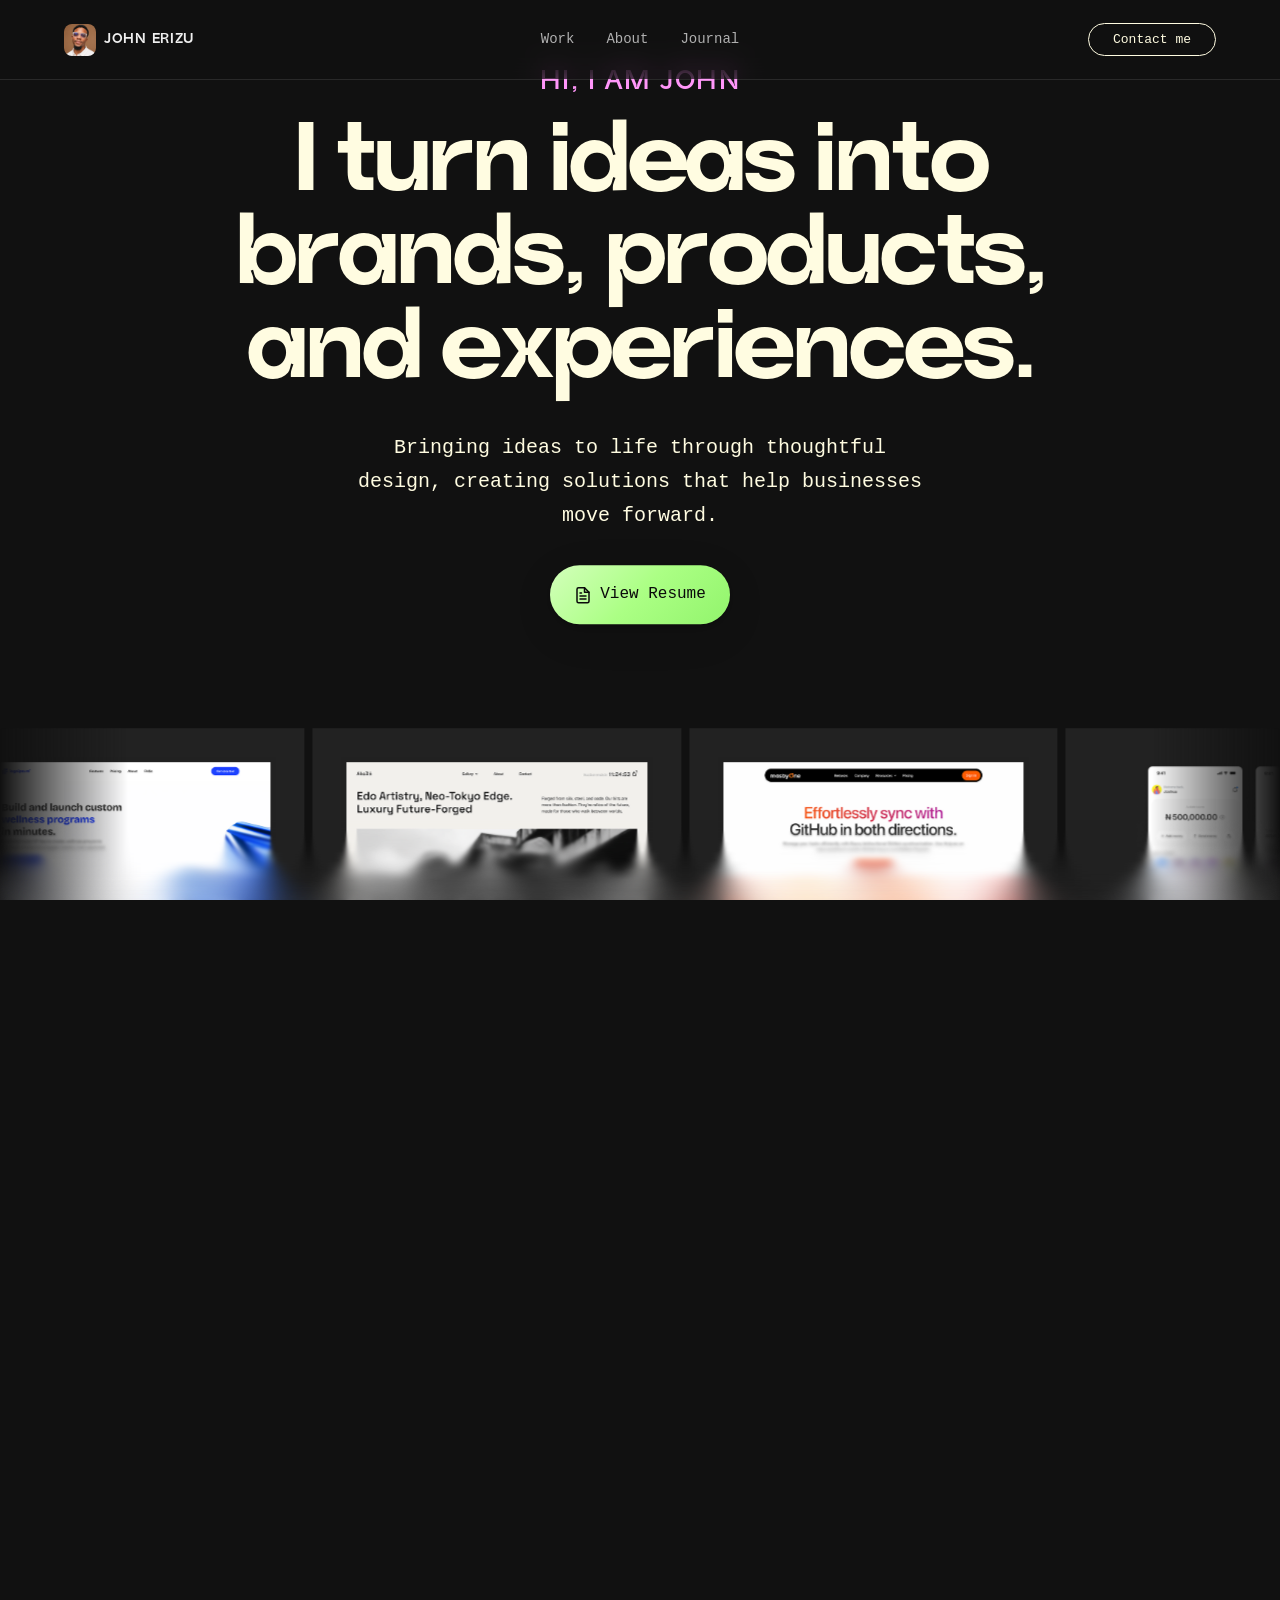
==== commit 13f061de: "Add ScrollSmoother smooth scroll, glass nav, pink CTA hover, new hero copy - Smooth-scroll the page " ====
--- a/index.html
+++ b/index.html
@@ -70,13 +70,17 @@
     </div>
   </nav>
 
+  <!-- Smooth-scrolled page content. Fixed UI (nav, dock, overlays) lives outside this wrapper. -->
+  <div id="smooth-wrapper">
+  <div id="smooth-content">
+
   <!-- Hero Section -->
   <header class="hero" id="home">
     <div class="container">
       <div class="hero-content animate-on-scroll">
         <p class="hero-eyebrow">Hi, I am John</p>
         <h1>I turn ideas into brands, products, and experiences.</h1>
-        <p class="hero-sub">I design websites and mobile apps that help businesses attract customers, simplify experiences, and grow.</p>
+        <p class="hero-sub">Bringing ideas to life through thoughtful design, creating solutions that help businesses move forward.</p>
         <div class="hero-cta-wrapper">
           <a href="https://instantfind.me/johnerizu" target="_blank" rel="noopener noreferrer" class="hero-cta-pill">
             <svg width="18" height="18" viewBox="0 0 24 24" fill="none" stroke="currentColor" stroke-width="2" stroke-linecap="round" stroke-linejoin="round" class="cta-icon"><path d="M14 2H6a2 2 0 0 0-2 2v16a2 2 0 0 0 2 2h12a2 2 0 0 0 2-2V8z"></path><polyline points="14 2 14 8 20 8"></polyline><line x1="16" y1="13" x2="8" y2="13"></line><line x1="16" y1="17" x2="8" y2="17"></line><polyline points="10 9 9 9 8 9"></polyline></svg>
@@ -263,6 +267,9 @@
       </div>
     </div>
   </footer>
+
+  </div><!-- /#smooth-content -->
+  </div><!-- /#smooth-wrapper -->
 
   <!-- Progressive Blur Overlay (Fixed Bottom) -->
   <div class="progressive-blur" aria-hidden="true">
@@ -371,6 +378,8 @@
   </div>
 
   <script src="vendor/gsap.min.js"></script>
+  <script src="vendor/ScrollTrigger.min.js"></script>
+  <script src="vendor/ScrollSmoother.min.js"></script>
   <script src="main.dev.js"></script>
   <script src="https://cdn.jsdelivr.net/npm/marked/marked.min.js"></script>
   <script src="cms.js"></script>
--- a/styles.css
+++ b/styles.css
@@ -1 +1 @@
-@font-face{font-family:"Trap";src:url("artifacts/fonts/trap-sans-serif-font-family/trap-light.otf") format("opentype");font-weight:300;font-style:normal;font-display:swap}@font-face{font-family:"Trap";src:url("artifacts/fonts/trap-sans-serif-font-family/trap-regular.otf") format("opentype");font-weight:400;font-style:normal;font-display:swap}@font-face{font-family:"Trap";src:url("artifacts/fonts/trap-sans-serif-font-family/trap-medium.otf") format("opentype");font-weight:500;font-style:normal;font-display:swap}@font-face{font-family:"Trap";src:url("artifacts/fonts/trap-sans-serif-font-family/trap-semibold.otf") format("opentype");font-weight:600;font-style:normal;font-display:swap}@font-face{font-family:"Trap";src:url("artifacts/fonts/trap-sans-serif-font-family/trap-bold.otf") format("opentype");font-weight:700;font-style:normal;font-display:swap}@font-face{font-family:"Trap";src:url("artifacts/fonts/trap-sans-serif-font-family/trap-extrabold.otf") format("opentype");font-weight:800;font-style:normal;font-display:swap}@font-face{font-family:"Trap";src:url("artifacts/fonts/trap-sans-serif-font-family/trap-black.otf") format("opentype");font-weight:900;font-style:normal;font-display:swap}:root{color-scheme:dark;--bg:#111111;--bg-alt:#1a1a1a;--fg:#efefef;--fg-2:#b0b0b0;--fg-3:#777777;--fg-4:#555555;--border:rgba(255, 255, 255, 0.1);--card-bg:#1e1e1e;--hero-ink:#fffce1;--hero-accent:#ff96f9;--max-width:1200px;--site-margin:64px;--section-padding:80px;--font-body:"IBM Plex Mono", ui-monospace, SFMono-Regular, Menlo, Consolas, monospace;--font-display:"Trap", "Plus Jakarta Sans", -apple-system, BlinkMacSystemFont, "Helvetica Neue", Helvetica, Arial, sans-serif;--ease:cubic-bezier(0.25, 0.46, 0.45, 0.94);--transition-color:background-color 0.3s ease, color 0.3s ease, border-color 0.3s ease}*, *::before, *::after{margin:0;padding:0;box-sizing:border-box}body{font-family:var(--font-body);background-color:var(--bg);color:var(--fg-2);font-size:16px;line-height:1.7;font-weight:400;overflow-x:hidden;scroll-behavior:smooth;transition:var(--transition-color);padding-bottom:80px}h1, h2, h3{font-family:var(--font-display);color:var(--fg);font-weight:700;letter-spacing:-0.02em;line-height:1.15;transition:color 0.3s ease}h1{font-size:clamp(32px, 4.5vw, 56px);font-weight:400;line-height:1.2;letter-spacing:-0.015em}h2{font-size:clamp(28px, 3vw, 42px);font-weight:400;line-height:1.15;letter-spacing:-0.015em}h3{font-size:16px;font-weight:400;line-height:1.4;letter-spacing:-0.015em}p{max-width:640px;color:var(--hero-ink);transition:color 0.3s ease}a{color:var(--fg);text-decoration:none;transition:opacity 0.2s ease, color 0.3s ease}a:hover{opacity:0.6}.container{width:100%;max-width:calc(var(--max-width) + (var(--site-margin) * 2));margin:0 auto;padding:0 var(--site-margin)}section{padding:var(--section-padding) 0;transition:background-color 0.3s ease}.section-title{font-size:clamp(24px, 2.5vw, 32px);font-weight:600;margin-bottom:16px}.section-subtitle{font-size:clamp(17px, 1.5vw, 20px);color:var(--hero-ink);margin-bottom:48px;max-width:800px;line-height:1.5}#navbar{position:fixed;top:0;left:0;width:100%;height:80px;z-index:100;display:flex;align-items:center;background:var(--bg);border-bottom:1px solid var(--border);transition:var(--transition-color)}.nav-inner{position:relative;z-index:2;display:flex;align-items:center;justify-content:space-between;width:100%}.nav-brand{font-family:var(--font-display);display:flex;align-items:center;gap:8px;font-size:14px;font-weight:700;letter-spacing:0.05em;color:var(--fg);text-transform:uppercase}.nav-avatar{width:32px;height:32px;border-radius:8px;object-fit:cover}.nav-brand:hover{opacity:1}.nav-center{display:flex;gap:32px;position:absolute;left:50%;transform:translateX(-50%)}.nav-center a{font-size:14px;font-weight:400;color:var(--fg-2)}.nav-center a:hover{opacity:0.6}.nav-right{display:flex;align-items:center;gap:16px}.nav-mobile-actions{display:none;align-items:center;gap:12px}.nav-cta{font-family:var(--font-body);font-size:13px;font-weight:500;padding:8px 24px;border-radius:100px;background:transparent;color:var(--hero-ink);border:1.5px solid var(--hero-ink);cursor:pointer;transition:background-color 0.2s ease, color 0.2s ease}.nav-cta:hover{background:var(--hero-ink);color:var(--bg)}.nav-toggle{display:none;background:none;border:none;cursor:pointer;padding:8px;z-index:110;flex-direction:column;justify-content:center;align-items:center;gap:4px;width:36px;height:36px}.nav-toggle span{display:block;width:22px;height:2px;background-color:var(--fg);border-radius:2px;transition:transform 300ms ease, opacity 200ms ease;transform-origin:center}#navbar.nav-open .nav-toggle span:nth-child(1){transform:translateY(7px) rotate(45deg)}#navbar.nav-open .nav-toggle span:nth-child(2){opacity:0}#navbar.nav-open .nav-toggle span:nth-child(3){transform:translateY(-7px) rotate(-45deg)}.nav-mobile{display:none;position:fixed;inset:0;z-index:1;flex-direction:column;align-items:center;justify-content:center;gap:8px;background:var(--bg);opacity:0;visibility:hidden;pointer-events:none;transition:opacity 0.3s ease, visibility 0.3s ease}#navbar.nav-open .nav-mobile{opacity:1;visibility:visible;pointer-events:auto}.nav-mobile a{font-family:"Six Caps", var(--font-display), sans-serif;font-size:clamp(52px, 15vw, 76px);font-weight:500;line-height:1.05;letter-spacing:0.01em;color:var(--fg);text-transform:uppercase;text-align:center;display:block}.hero{padding-top:160px;padding-bottom:80px}.hero-content{max-width:1200px;margin:0 auto;display:flex;flex-direction:column;align-items:center;text-align:center}.hero-eyebrow{font-family:var(--font-display);font-size:clamp(16px, 2.1vw, 28px);font-weight:600;letter-spacing:0.06em;text-transform:uppercase;line-height:1;color:var(--hero-accent);max-width:none;margin-bottom:22px}.hero-content h1{font-size:clamp(40px, 7.6vw, 112px);font-weight:800;line-height:0.96;letter-spacing:-0.04em;color:var(--hero-ink);max-width:14em;margin-bottom:32px;text-wrap:balance}.hero-sub{font-size:clamp(17px, 1.6vw, 20px);color:var(--hero-ink);max-width:600px;line-height:1.7;text-wrap:pretty}.hero-cta-wrapper{margin-top:32px}.hero-cta-pill{display:inline-flex;align-items:center;gap:8px;padding:16px 24px;background:linear-gradient(135deg, #d3ffbb 0%, #abff84 50%, #92f46c 100%);border-radius:9999px;color:#0a0a0a;text-decoration:none;font-weight:500;box-shadow:inset 0 0.6px 0.6px -0.4px rgba(0, 0, 0, 0.05), inset 0 2.3px 2.3px -0.8px rgba(0, 0, 0, 0.05), inset 0 10px 10px -1.25px rgba(0, 0, 0, 0.1), inset 0 -0.6px 0.8px -0.4px rgba(0, 0, 0, 0.1), inset 0 -2.3px 3.2px -0.8px rgba(0, 0, 0, 0.1), inset 0 -10px 14px -1.25px rgba(0, 0, 0, 0.15), 0 0.6px 2.8px -1.3px rgba(0, 0, 0, 0.46), 0 2.3px 10.5px -2.7px rgba(0, 0, 0, 0.4), 0 10px 46px -4px rgba(0, 0, 0, 0.12);transition:filter 0.2s ease, box-shadow 0.2s ease}.hero-cta-pill:hover{filter:brightness(1.06) saturate(1.05)}.cta-icon{flex-shrink:0}.shots-marquee-section{width:100%;overflow:hidden;padding:24px 0 80px 0;display:flex;mask-image:linear-gradient(to right, transparent, black 10%, black 90%, transparent);-webkit-mask-image:linear-gradient(to right, transparent, black 10%, black 90%, transparent)}.marquee-track{display:flex;width:max-content;will-change:transform;animation:scrollMarquee 30s linear infinite}.marquee-content{display:flex;gap:8px;padding-right:8px}.marquee-content img{height:280px;width:auto;object-fit:contain;max-height:65vh;transition:opacity 0.3s ease}@keyframes scrollMarquee{0%{transform:translateX(0)}100%{transform:translateX(-50%)}}.projects-grid{display:grid;grid-template-columns:repeat(2, 1fr);gap:48px 24px}.project-card{display:flex;flex-direction:column;text-decoration:none;color:inherit;transition:transform 300ms var(--ease)}.project-card:hover{opacity:1;transform:translateY(-4px)}.project-card.featured{grid-column:span 2}.project-img-wrap{width:100%;aspect-ratio:4 / 3;overflow:hidden;border-radius:16px;background:linear-gradient(135deg, #0f172a, #1e293b, #334155)}.project-card.featured .project-img-wrap{aspect-ratio:16 / 9}.project-img{width:100%;height:100%;object-fit:cover;display:block;transition:transform 400ms ease}.project-card:hover .project-img{transform:scale(1.03)}.project-info{padding:14px 2px 0}.project-tag{font-size:12px;text-transform:uppercase;letter-spacing:0.08em;color:var(--fg-3);margin-bottom:4px;display:block}.project-info h3{font-size:16px;font-weight:500;color:var(--fg);margin-bottom:4px;text-decoration:underline;text-underline-offset:3px;text-decoration-color:var(--border);transition:text-decoration-color 0.2s ease, color 0.3s ease}.project-card:hover .project-info h3{text-decoration-color:var(--fg)}.arrow-icon{font-style:normal;margin-left:4px}.project-info p{font-size:15px;color:var(--hero-ink);line-height:1.5;max-width:none}.blog-entry{display:flex;justify-content:space-between;align-items:baseline;padding:32px 0;border-bottom:1px solid var(--border);text-decoration:none;position:relative;transition:border-color 0.3s ease}.blog-entry::after{content:'';position:absolute;bottom:-1px;left:0;width:0;height:1px;background:var(--fg);transition:width 300ms ease}.blog-entry:hover::after{width:100%}.blog-entry:hover{opacity:1}.blog-info h3{color:var(--fg);margin-bottom:4px;transition:color 300ms ease}.blog-entry:hover .blog-info h3{color:var(--fg-3)}.blog-info p{font-size:16px;color:var(--hero-ink);line-height:1.5}.blog-meta{font-size:13px;color:var(--fg-4);white-space:nowrap;margin-left:32px}.testimonial{margin-bottom:48px;padding-bottom:48px;border-bottom:1px solid var(--border);transition:border-color 0.3s ease}.testimonial:last-child{border-bottom:none;margin-bottom:0;padding-bottom:0}.testimonial blockquote{font-size:clamp(18px, 2vw, 24px);font-weight:400;color:var(--fg);font-style:italic;max-width:700px;line-height:1.5;margin-bottom:24px;transition:color 0.3s ease}.testimonial-author{font-size:14px;color:var(--fg-3)}.footer-section{padding-bottom:64px}.footer-cta{margin-bottom:80px}.footer-label{font-size:20px;color:var(--hero-ink);margin-bottom:16px}.footer-big-link{font-family:var(--font-display);font-size:clamp(48px, 10vw, 140px);font-weight:300;color:var(--fg-4);letter-spacing:-0.03em;line-height:1;display:block;transition:color 0.3s ease;cursor:pointer}.footer-big-link:hover{color:var(--fg);opacity:1}.footer-cta-right{display:flex;flex-wrap:wrap;gap:40px;margin-top:40px;align-items:flex-end}.footer-social-link{font-size:16px;color:var(--fg-2);transition:color 0.3s ease;text-decoration:none}.footer-social-link:hover{color:var(--fg)}.footer-copyright{font-size:12px;color:var(--fg-3);opacity:0.6;margin-left:auto}.footer-name{font-size:clamp(48px, 8vw, 120px);font-weight:500;color:var(--fg);letter-spacing:-0.03em;line-height:1;margin-bottom:48px;transition:color 0.3s ease}.footer-bottom{display:flex;justify-content:space-between;align-items:center;padding-top:24px;border-top:1px solid var(--border);transition:border-color 0.3s ease}.footer-socials{display:flex;gap:24px}.footer-socials a{font-size:14px;color:var(--fg-2)}.footer-copy{font-size:12px;color:var(--fg-4)}.floating-dock{position:fixed;bottom:24px;left:50%;transform:translateX(-50%);z-index:95;display:flex;align-items:center;gap:4px;padding:8px 8px 8px 16px;background:var(--fg);border-radius:100px;box-shadow:0 4px 24px rgba(0, 0, 0, 0.15);transition:var(--transition-color), box-shadow 0.3s ease}.dock-item{display:flex;align-items:center;justify-content:center;width:38px;height:38px;border-radius:50%;color:var(--bg);transition:background-color 0.2s ease, transform 0.2s ease, color 0.3s ease}.dock-item:hover{background:rgba(255, 255, 255, 0.15);transform:translateY(-2px);opacity:1}html.dark .dock-item:hover{background:rgba(0, 0, 0, 0.2)}.dock-divider{width:1px;height:20px;background:rgba(255, 255, 255, 0.2);margin:0 4px;flex-shrink:0}html.dark .dock-divider{background:rgba(0, 0, 0, 0.15)}.dock-cta{font-size:13px;font-weight:500;padding:8px 24px;border-radius:100px;background:var(--bg);color:var(--fg);white-space:nowrap;transition:var(--transition-color), opacity 0.2s ease}.dock-cta:hover{opacity:0.85}.progressive-blur{position:fixed;bottom:0;left:0;right:0;height:72px;z-index:90;pointer-events:none}.progressive-blur .blur-layer{position:absolute;inset:0}.animate-on-scroll{opacity:0;transform:translateY(20px);transition:opacity 600ms var(--ease), transform 600ms var(--ease)}.animate-on-scroll.is-visible{opacity:1;transform:translateY(0)}.progressive-blur{position:fixed;bottom:0;left:0;right:0;height:80px;z-index:90;pointer-events:none}.progressive-blur .blur-layer{position:absolute;inset:0}.floating-dock{position:fixed;bottom:24px;left:50%;transform:translate(-50%, 100px);opacity:0;pointer-events:none;z-index:95;display:flex;align-items:center;gap:4px;padding:8px 8px 8px 16px;background:var(--fg);border-radius:100px;box-shadow:0 4px 24px rgba(0, 0, 0, 0.15);transition:transform 0.4s cubic-bezier(0.16, 1, 0.3, 1), opacity 0.3s ease, var(--transition-color), box-shadow 0.3s ease}.floating-dock.dock-visible{transform:translate(-50%, 0);opacity:1;pointer-events:auto}.dock-item{display:flex;align-items:center;justify-content:center;width:38px;height:38px;border-radius:50%;color:var(--bg);transition:background-color 0.2s ease, transform 0.2s ease, color 0.3s ease;text-decoration:none}.dock-item:hover{background:rgba(255, 255, 255, 0.15);transform:translateY(-2px);opacity:1}html.dark .dock-item:hover{background:rgba(0, 0, 0, 0.2)}.dock-item svg{flex-shrink:0}.dock-divider{width:1px;height:20px;background:rgba(255, 255, 255, 0.2);margin:0 4px;flex-shrink:0}html.dark .dock-divider{background:rgba(0, 0, 0, 0.15)}.dock-cta{font-size:13px;font-weight:500;padding:8px 24px;border-radius:100px;background:var(--bg);color:var(--fg);white-space:nowrap;text-decoration:none;transition:var(--transition-color), opacity 0.2s ease}.dock-cta:hover{opacity:0.85}@media (max-width:1024px){:root{--site-margin:40px;--section-padding:104px}.projects-grid{gap:40px 20px}}@media (max-width:768px){:root{--site-margin:24px;--section-padding:80px}.nav-center, .nav-right{display:none}.nav-mobile-actions{display:flex}.nav-toggle{display:flex}.nav-mobile{display:flex}#navbar{flex-wrap:wrap;height:auto;min-height:72px;align-content:center}#navbar.nav-open{background:var(--bg)}.hero{padding-top:120px;padding-bottom:64px}.marquee-content img{height:180px}.projects-grid{grid-template-columns:1fr}.project-card.featured{grid-column:span 1}.blog-entry{flex-direction:column;gap:8px}.blog-meta{margin-left:0}.footer-cta-right{gap:24px}.footer-copyright{flex-basis:100%;margin-left:0;margin-top:16px}}@media (max-width:480px){:root{--site-margin:16px;--section-padding:64px}.hero{padding-top:104px}.marquee-content img{height:140px}.floating-dock{bottom:16px;padding:8px 8px 8px 16px}.dock-item{width:38px;height:38px}.dock-cta{font-size:14px;padding:8px 16px}.progressive-blur{height:60px}}.mobile-contact-btn{background:none;border:none;color:var(--fg);font-family:"Six Caps", var(--font-display), sans-serif;font-size:clamp(52px, 15vw, 76px);font-weight:500;line-height:1.05;letter-spacing:0.01em;text-transform:uppercase;cursor:pointer;padding:0;text-align:center}.modal-overlay{position:fixed;top:0;left:0;width:100vw;height:100vh;background:rgba(0, 0, 0, 0.4);backdrop-filter:blur(8px);-webkit-backdrop-filter:blur(8px);z-index:1000;display:flex;align-items:center;justify-content:center;opacity:0;visibility:hidden;transition:opacity 0.3s ease, visibility 0.3s ease}.modal-overlay[aria-hidden="false"]{opacity:1;visibility:visible}.modal-container{position:relative;width:100%;max-width:460px;margin:16px;transform:translateY(20px) scale(0.98);transition:transform 0.4s cubic-bezier(0.16, 1, 0.3, 1)}.modal-overlay[aria-hidden="false"] .modal-container{transform:translateY(0) scale(1)}.modal-content{position:relative;background-color:#F5F4F2;border-radius:24px;padding:40px;box-shadow:0 24px 64px rgba(0, 0, 0, 0.12), 0 0 0 1px rgba(0, 0, 0, 0.05)}html.dark .modal-content{background-color:#1a1a1a;box-shadow:0 24px 64px rgba(0, 0, 0, 0.4), 0 0 0 1px rgba(255, 255, 255, 0.05)}.modal-close{position:absolute;top:24px;right:24px;background:none;border:none;color:var(--fg-3);cursor:pointer;padding:8px;border-radius:50%;display:flex;align-items:center;justify-content:center;transition:background 0.2s, color 0.2s;z-index:10}.modal-close:hover{background:var(--border);color:var(--fg)}.modal-content h2{font-size:28px;margin-bottom:32px;font-weight:500;letter-spacing:-0.02em}html.dark .modal-content h2{color:#fff}.contact-form{display:flex;flex-direction:column;gap:24px}.form-row{display:grid;grid-template-columns:1fr 1fr;gap:16px}@media (max-width:500px){.form-row{grid-template-columns:1fr}}.form-group{display:flex;flex-direction:column;gap:8px}.form-group label{font-size:13px;color:#777;font-family:var(--font-body)}html.dark .form-group label{color:#999}.form-group input, .form-group textarea{width:100%;padding:16px 16px;background:transparent;border:none;border-radius:12px;font-family:inherit;font-size:15px;color:#080808;box-shadow:inset 0 0 0 1px rgba(0,0,0,0.08), inset 0 2px 4px rgba(0,0,0,0.02);transition:box-shadow 0.2s ease}html.dark .form-group input, html.dark .form-group textarea{color:#fff;box-shadow:inset 0 0 0 1px rgba(255,255,255,0.1), inset 0 2px 4px rgba(0,0,0,0.2)}.form-group input:focus, .form-group textarea:focus{outline:none;box-shadow:inset 0 0 0 1.5px #080808}html.dark .form-group input:focus, html.dark .form-group textarea:focus{box-shadow:inset 0 0 0 1.5px #fff}.form-submit-btn{margin-top:16px;width:100%;padding:16px;background:#080808;color:#ffffff;border:none;border-radius:12px;font-size:15px;font-family:var(--font-body);font-weight:500;cursor:pointer;transition:transform 0.2s ease, background 0.2s ease}.form-submit-btn:hover{background:#2b2b2b}html.dark .form-submit-btn{background:#ffffff;color:#080808}html.dark .form-submit-btn:hover{background:#e5e5e5}@media (max-width:600px){.modal-content{padding:32px 24px}.modal-content h2{font-size:24px;margin-bottom:24px}}.case-study-overlay{position:fixed;top:0;left:0;width:100vw;height:100vh;z-index:1100;display:flex;align-items:flex-end;justify-content:center;opacity:0;visibility:hidden;pointer-events:none;transition:opacity 0.4s ease, visibility 0.4s ease}.case-study-overlay.overlay-open{opacity:1;visibility:visible;pointer-events:auto}.case-study-backdrop{position:absolute;inset:0;background:rgba(0, 0, 0, 0.4);backdrop-filter:blur(12px);-webkit-backdrop-filter:blur(12px);transition:opacity 0.4s ease}.case-study-container{position:relative;width:100%;max-width:100%;height:95vh;background-color:var(--bg);border-radius:24px 24px 0 0;box-shadow:0 -16px 48px rgba(0, 0, 0, 0.18), 0 0 0 1px var(--border);overflow-y:auto;z-index:2;transform:translateY(100%);transition:transform 0.55s cubic-bezier(0.16, 1, 0.3, 1);padding:0 0 64px 0}.case-study-header-sticky{position:sticky;top:0;background:rgba(255, 255, 255, 0.85);backdrop-filter:blur(16px);-webkit-backdrop-filter:blur(16px);border-bottom:1px solid var(--border);z-index:10}.case-study-header-inner{max-width:1040px;margin:0 auto;width:100%;display:flex;justify-content:space-between;align-items:center;padding:24px 40px}html.dark .case-study-header-sticky{background:rgba(17, 17, 17, 0.85)}.case-study-header-text h2{font-family:var(--font-display);font-size:20px;font-weight:600;color:var(--fg);margin-bottom:4px}.case-study-header-text .case-study-tag{font-size:14px;color:var(--fg-3);text-transform:none;letter-spacing:normal}.case-study-overlay.overlay-open .case-study-container{transform:translateY(0)}.case-study-close{background:var(--bg-alt);border:1px solid var(--border);flex-shrink:0;color:var(--fg-2);cursor:pointer;padding:8px;border-radius:50%;display:flex;align-items:center;justify-content:center;transition:background 0.2s, color 0.2s, transform 0.2s;z-index:10}.case-study-close:hover{background:var(--border);color:var(--fg);transform:scale(1.05)}.case-study-close svg{width:20px;height:20px}.case-study-content{max-width:1040px;margin:0 auto;padding:40px 40px 64px 40px}.case-study-lead{font-size:20px;line-height:1.6;color:var(--hero-ink);margin-bottom:32px}.case-study-hero-img{width:100%;aspect-ratio:16 / 10;border-radius:16px;object-fit:contain;max-height:65vh;margin-bottom:48px;background:linear-gradient(135deg, #0f172a, #1e293b, #334155);box-shadow:0 24px 64px rgba(0, 0, 0, 0.12), 0 0 0 1px var(--border)}.case-study-hero-img--square{aspect-ratio:1 / 1;max-width:560px;max-height:560px;margin-left:auto;margin-right:auto}.case-study-body{margin-top:40px}.case-study-body h3{font-family:var(--font-display);font-size:clamp(20px, 2.5vw, 26px);color:var(--fg);margin:64px 0 16px;padding:0 80px}.case-study-body h3:first-child{margin-top:0}.case-study-body h4{font-family:var(--font-body);font-size:13px;font-weight:600;text-transform:uppercase;letter-spacing:0.08em;color:#3b82f6;margin:32px 0 12px;padding:0 80px}html.dark .case-study-body h4{color:#60a5fa}.case-study-body p{font-size:17px;line-height:1.7;color:var(--hero-ink);margin-bottom:24px;max-width:none;padding:0 80px}.case-study-body img{width:100%;border-radius:12px;margin:32px 0;object-fit:contain;max-height:65vh;cursor:zoom-in}.case-study-body ul, .case-study-body ol{list-style:none;margin-bottom:32px;padding-left:104px;padding-right:80px;color:var(--hero-ink);font-size:17px}.case-study-body ol{counter-reset:case-study-counter}.case-study-body li{position:relative;margin-bottom:16px;line-height:1.6}.case-study-body ul li::before{content:'';position:absolute;left:-16px;top:0.65em;width:6px;height:6px;border-radius:50%;background:var(--fg-4)}.case-study-body ol li{counter-increment:case-study-counter}.case-study-body ol li::before{content:counter(case-study-counter) ".";position:absolute;left:-34px;width:24px;text-align:right;top:0;font-weight:600;font-size:14px;color:#3b82f6}html.dark .case-study-body ol li::before{color:#60a5fa}@media (max-width:768px){.case-study-body h3, .case-study-body h4, .case-study-body p{padding:0 16px}.case-study-body ul, .case-study-body ol{padding-left:40px;padding-right:16px}.case-study-container{height:90vh;padding:0 0 48px 0}.case-study-close{padding:8px}.case-study-close svg{width:18px;height:18px}}.experience-section{padding:var(--section-padding) 0;transition:background-color 0.3s ease}.container-narrow{width:100%;max-width:calc(860px + (var(--site-margin) * 2));margin:0 auto;padding:0 var(--site-margin)}.experience-header{margin-bottom:24px}.experience-label{font-family:var(--font-body);font-size:11px;font-weight:500;text-transform:uppercase;letter-spacing:0.1em;color:var(--fg-3);display:inline-block}.experience-list{display:flex;flex-direction:column;margin-top:24px}.experience-item{display:flex;flex-direction:column;padding:16px 0;border-top:1px solid var(--border)}.experience-item:first-child{border-top:none}.experience-row-1{display:flex;justify-content:space-between;align-items:center;margin-bottom:4px}.experience-company{font-family:var(--font-display);font-size:15px;font-weight:500;color:var(--fg)}.experience-time{font-size:15px;font-family:var(--font-body);color:var(--fg-3);text-align:right}.experience-row-2{display:flex;align-items:center;flex-wrap:wrap;gap:4px}.experience-role, .experience-location{font-size:16px;font-family:var(--font-body);color:var(--hero-ink)}.experience-separator{font-size:10px;color:var(--border);line-height:1}@media (max-width:768px){.experience-row-1{flex-direction:column;align-items:flex-start;gap:4px}.experience-time{text-align:left;font-size:13px}.experience-company{font-size:15px}.experience-row-2{gap:4px;margin-top:2px}.experience-role, .experience-location{font-size:14px}}@media (max-width:768px){.case-study-header-inner{padding:24px 24px}.case-study-content{padding:24px 24px 48px 24px}}.about-section{padding:0 0 var(--section-padding) 0}.about-card{background-color:var(--bg-alt);border-radius:32px;padding:48px;border:1px solid var(--border);box-shadow:0 8px 32px rgba(0, 0, 0, 0.04)}.about-row-top{display:flex;gap:40px;align-items:flex-start;margin-bottom:24px}.about-text-column{flex:1}.about-tag{font-family:var(--font-body);font-size:11px;font-weight:600;text-transform:uppercase;letter-spacing:0.1em;color:#3b82f6;display:block;margin-bottom:16px}html.dark .about-tag{color:#60a5fa}.about-title{font-family:var(--font-display);font-size:clamp(24px, 3vw, 32px);font-weight:600;color:var(--fg);line-height:1.3;margin-bottom:24px}.about-para{font-size:clamp(16px, 1.4vw, 18px);line-height:1.7;color:var(--hero-ink)}.about-image-column{flex-shrink:0;width:180px}.about-image{width:100%;aspect-ratio:1;object-fit:cover;border-radius:16px;transform:rotate(4deg);border:4px solid #ffffff;box-shadow:0 6px 16px rgba(0, 0, 0, 0.06);transition:transform 0.4s cubic-bezier(0.16, 1, 0.3, 1)}.about-image:hover{transform:rotate(0deg) scale(1.02)}@media (max-width:768px){.about-card{padding:32px 24px;border-radius:24px}.about-row-top{flex-direction:column;gap:24px}.about-image-column{display:none}.about-title{font-size:24px}}.horizontal-scroll-gallery{display:flex;gap:16px;overflow-x:auto;padding:0 80px;margin:32px 0 48px;scroll-snap-type:x mandatory;-webkit-overflow-scrolling:touch;-ms-overflow-style:none;scrollbar-width:none}.horizontal-scroll-gallery::-webkit-scrollbar{display:none}.case-study-body .horizontal-scroll-gallery img{flex:0 0 calc(100% - 32px);max-width:800px;margin:0 !important;border-radius:12px;scroll-snap-align:center;object-fit:contain;max-height:65vh}@media (max-width:768px){.horizontal-scroll-gallery{padding:0 16px}.case-study-body .horizontal-scroll-gallery img{flex:0 0 90%}}.gallery-track{position:relative}.gallery-arrow{position:absolute;top:50%;transform:translateY(-50%);z-index:5;width:40px;height:40px;border-radius:50%;background:var(--bg);border:1px solid var(--border);color:var(--fg);cursor:pointer;display:flex;align-items:center;justify-content:center;box-shadow:0 4px 16px rgba(0, 0, 0, 0.15);transition:background 0.2s ease, transform 0.2s ease}.gallery-arrow:hover{background:var(--bg-alt);transform:translateY(-50%) scale(1.05)}.gallery-arrow-left{left:16px}.gallery-arrow-right{right:16px}@media (max-width:768px){.gallery-arrow{display:none}}.image-lightbox{position:fixed;inset:0;z-index:1200;display:flex;align-items:center;justify-content:center;background:rgba(0, 0, 0, 0.9);opacity:0;visibility:hidden;pointer-events:none;padding:48px;transition:opacity 0.3s ease, visibility 0.3s ease}.image-lightbox.lightbox-open{opacity:1;visibility:visible;pointer-events:auto}.image-lightbox-img{max-width:100%;max-height:100%;border-radius:8px;object-fit:contain;transform:scale(0.96);transition:transform 0.3s ease}.image-lightbox.lightbox-open .image-lightbox-img{transform:scale(1)}.image-lightbox-close{position:absolute;top:24px;right:24px;width:44px;height:44px;border-radius:50%;background:rgba(255, 255, 255, 0.1);border:1px solid rgba(255, 255, 255, 0.2);color:#fff;cursor:pointer;display:flex;align-items:center;justify-content:center;transition:background 0.2s ease;z-index:1}.image-lightbox-close:hover{background:rgba(255, 255, 255, 0.2)}@media (max-width:768px){.image-lightbox{padding:24px}.image-lightbox-close{top:16px;right:16px}}.gallery-wrapper{margin:32px 0 48px}.gallery-wrapper .horizontal-scroll-gallery{margin:0 0 16px 0}.gallery-dots{display:flex;justify-content:center;align-items:center;gap:6px}.gallery-dots .dot{width:6px;height:6px;border-radius:50%;background-color:var(--fg-3);opacity:0.4;transition:all 0.3s ease}.gallery-dots .dot.active{width:16px;border-radius:4px;opacity:1;background-color:var(--fg)}+@font-face{font-family:"Trap";src:url("artifacts/fonts/trap-sans-serif-font-family/trap-light.otf") format("opentype");font-weight:300;font-style:normal;font-display:swap}@font-face{font-family:"Trap";src:url("artifacts/fonts/trap-sans-serif-font-family/trap-regular.otf") format("opentype");font-weight:400;font-style:normal;font-display:swap}@font-face{font-family:"Trap";src:url("artifacts/fonts/trap-sans-serif-font-family/trap-medium.otf") format("opentype");font-weight:500;font-style:normal;font-display:swap}@font-face{font-family:"Trap";src:url("artifacts/fonts/trap-sans-serif-font-family/trap-semibold.otf") format("opentype");font-weight:600;font-style:normal;font-display:swap}@font-face{font-family:"Trap";src:url("artifacts/fonts/trap-sans-serif-font-family/trap-bold.otf") format("opentype");font-weight:700;font-style:normal;font-display:swap}@font-face{font-family:"Trap";src:url("artifacts/fonts/trap-sans-serif-font-family/trap-extrabold.otf") format("opentype");font-weight:800;font-style:normal;font-display:swap}@font-face{font-family:"Trap";src:url("artifacts/fonts/trap-sans-serif-font-family/trap-black.otf") format("opentype");font-weight:900;font-style:normal;font-display:swap}:root{color-scheme:dark;--bg:#111111;--bg-alt:#1a1a1a;--fg:#efefef;--fg-2:#b0b0b0;--fg-3:#777777;--fg-4:#555555;--border:rgba(255, 255, 255, 0.1);--card-bg:#1e1e1e;--hero-ink:#fffce1;--hero-accent:#ff96f9;--max-width:1200px;--site-margin:64px;--section-padding:80px;--font-body:"IBM Plex Mono", ui-monospace, SFMono-Regular, Menlo, Consolas, monospace;--font-display:"Trap", "Plus Jakarta Sans", -apple-system, BlinkMacSystemFont, "Helvetica Neue", Helvetica, Arial, sans-serif;--ease:cubic-bezier(0.25, 0.46, 0.45, 0.94);--transition-color:background-color 0.3s ease, color 0.3s ease, border-color 0.3s ease}*, *::before, *::after{margin:0;padding:0;box-sizing:border-box}body{font-family:var(--font-body);background-color:var(--bg);color:var(--fg-2);font-size:16px;line-height:1.7;font-weight:400;overflow-x:hidden;scroll-behavior:smooth;transition:var(--transition-color)}#smooth-content{padding-bottom:80px}h1, h2, h3{font-family:var(--font-display);color:var(--fg);font-weight:700;letter-spacing:-0.02em;line-height:1.15;transition:color 0.3s ease}h1{font-size:clamp(32px, 4.5vw, 56px);font-weight:400;line-height:1.2;letter-spacing:-0.015em}h2{font-size:clamp(28px, 3vw, 42px);font-weight:400;line-height:1.15;letter-spacing:-0.015em}h3{font-size:16px;font-weight:400;line-height:1.4;letter-spacing:-0.015em}p{max-width:640px;color:var(--hero-ink);transition:color 0.3s ease}a{color:var(--fg);text-decoration:none;transition:opacity 0.2s ease, color 0.3s ease}a:hover{opacity:0.6}.container{width:100%;max-width:calc(var(--max-width) + (var(--site-margin) * 2));margin:0 auto;padding:0 var(--site-margin)}section{padding:var(--section-padding) 0;transition:background-color 0.3s ease}.section-title{font-size:clamp(24px, 2.5vw, 32px);font-weight:600;margin-bottom:16px}.section-subtitle{font-size:clamp(17px, 1.5vw, 20px);color:var(--hero-ink);margin-bottom:48px;max-width:800px;line-height:1.5}#navbar{position:fixed;top:0;left:0;width:100%;height:80px;z-index:100;display:flex;align-items:center;background:var(--bg);border-bottom:1px solid var(--border);transition:var(--transition-color)}@supports ((backdrop-filter:blur(1px)) or (-webkit-backdrop-filter:blur(1px))){#navbar{background:transparent}#navbar::before{content:'';position:absolute;inset:0;z-index:0;background:rgba(17, 17, 17, 0.55);-webkit-backdrop-filter:blur(14px) saturate(1.5);backdrop-filter:blur(14px) saturate(1.5);pointer-events:none}}.nav-inner{position:relative;z-index:2;display:flex;align-items:center;justify-content:space-between;width:100%}.nav-brand{font-family:var(--font-display);display:flex;align-items:center;gap:8px;font-size:14px;font-weight:700;letter-spacing:0.05em;color:var(--fg);text-transform:uppercase}.nav-avatar{width:32px;height:32px;border-radius:8px;object-fit:cover}.nav-brand:hover{opacity:1}.nav-center{display:flex;gap:32px;position:absolute;left:50%;transform:translateX(-50%)}.nav-center a{font-size:14px;font-weight:400;color:var(--fg-2)}.nav-center a:hover{opacity:0.6}.nav-right{display:flex;align-items:center;gap:16px}.nav-mobile-actions{display:none;align-items:center;gap:12px}.nav-cta{font-family:var(--font-body);font-size:13px;font-weight:500;padding:8px 24px;border-radius:100px;background:transparent;color:var(--hero-ink);border:1.5px solid var(--hero-ink);cursor:pointer;transition:background-color 0.2s ease, color 0.2s ease}.nav-cta:hover{background:var(--hero-ink);color:var(--bg)}.nav-toggle{display:none;background:none;border:none;cursor:pointer;padding:8px;z-index:110;flex-direction:column;justify-content:center;align-items:center;gap:4px;width:36px;height:36px}.nav-toggle span{display:block;width:22px;height:2px;background-color:var(--fg);border-radius:2px;transition:transform 300ms ease, opacity 200ms ease;transform-origin:center}#navbar.nav-open .nav-toggle span:nth-child(1){transform:translateY(7px) rotate(45deg)}#navbar.nav-open .nav-toggle span:nth-child(2){opacity:0}#navbar.nav-open .nav-toggle span:nth-child(3){transform:translateY(-7px) rotate(-45deg)}.nav-mobile{display:none;position:fixed;inset:0;z-index:1;flex-direction:column;align-items:center;justify-content:center;gap:8px;background:var(--bg);opacity:0;visibility:hidden;pointer-events:none;transition:opacity 0.3s ease, visibility 0.3s ease}#navbar.nav-open .nav-mobile{opacity:1;visibility:visible;pointer-events:auto}.nav-mobile a{font-family:"Six Caps", var(--font-display), sans-serif;font-size:clamp(52px, 15vw, 76px);font-weight:500;line-height:1.05;letter-spacing:0.01em;color:var(--fg);text-transform:uppercase;text-align:center;display:block}.hero{padding-top:160px;padding-bottom:80px}.hero-content{max-width:1200px;margin:0 auto;display:flex;flex-direction:column;align-items:center;text-align:center}.hero-eyebrow{font-family:var(--font-display);font-size:clamp(16px, 2.1vw, 28px);font-weight:600;letter-spacing:0.06em;text-transform:uppercase;line-height:1;color:var(--hero-accent);max-width:none;margin-bottom:22px}.hero-content h1{font-size:clamp(40px, 7.6vw, 112px);font-weight:800;line-height:0.96;letter-spacing:-0.04em;color:var(--hero-ink);max-width:14em;margin-bottom:32px;text-wrap:balance}.hero-sub{font-size:clamp(17px, 1.6vw, 20px);color:var(--hero-ink);max-width:600px;line-height:1.7;text-wrap:pretty}.hero-cta-wrapper{margin-top:32px}.hero-cta-pill{display:inline-flex;align-items:center;gap:8px;padding:16px 24px;background:linear-gradient(135deg, #d3ffbb 0%, #abff84 50%, #92f46c 100%);border-radius:9999px;color:#0a0a0a;text-decoration:none;font-weight:500;position:relative;isolation:isolate;box-shadow:0 0.6px 2.8px -1.3px rgba(0, 0, 0, 0.46), 0 2.3px 10.5px -2.7px rgba(0, 0, 0, 0.4), 0 10px 46px -4px rgba(0, 0, 0, 0.12)}.hero-cta-pill::before{content:'';position:absolute;inset:0;z-index:-1;border-radius:inherit;background:var(--hero-accent);opacity:0;transition:opacity 0.25s ease}.hero-cta-pill:hover{opacity:1}.hero-cta-pill:hover::before{opacity:1}.cta-icon{flex-shrink:0}.shots-marquee-section{width:100%;overflow:hidden;padding:24px 0 80px 0;display:flex;mask-image:linear-gradient(to right, transparent, black 10%, black 90%, transparent);-webkit-mask-image:linear-gradient(to right, transparent, black 10%, black 90%, transparent)}.marquee-track{display:flex;width:max-content;will-change:transform;animation:scrollMarquee 30s linear infinite}.marquee-content{display:flex;gap:8px;padding-right:8px}.marquee-content img{height:280px;width:auto;object-fit:contain;max-height:65vh;transition:opacity 0.3s ease}@keyframes scrollMarquee{0%{transform:translateX(0)}100%{transform:translateX(-50%)}}.projects-grid{display:grid;grid-template-columns:repeat(2, 1fr);gap:48px 24px}.project-card{display:flex;flex-direction:column;text-decoration:none;color:inherit;transition:transform 300ms var(--ease)}.project-card:hover{opacity:1;transform:translateY(-4px)}.project-card.featured{grid-column:span 2}.project-img-wrap{width:100%;aspect-ratio:4 / 3;overflow:hidden;border-radius:16px;background:linear-gradient(135deg, #0f172a, #1e293b, #334155)}.project-card.featured .project-img-wrap{aspect-ratio:16 / 9}.project-img{width:100%;height:100%;object-fit:cover;display:block;transition:transform 400ms ease}.project-card:hover .project-img{transform:scale(1.03)}.project-info{padding:14px 2px 0}.project-tag{font-size:12px;text-transform:uppercase;letter-spacing:0.08em;color:var(--fg-3);margin-bottom:4px;display:block}.project-info h3{font-size:16px;font-weight:500;color:var(--fg);margin-bottom:4px;text-decoration:underline;text-underline-offset:3px;text-decoration-color:var(--border);transition:text-decoration-color 0.2s ease, color 0.3s ease}.project-card:hover .project-info h3{text-decoration-color:var(--fg)}.arrow-icon{font-style:normal;margin-left:4px}.project-info p{font-size:15px;color:var(--hero-ink);line-height:1.5;max-width:none}.blog-entry{display:flex;justify-content:space-between;align-items:baseline;padding:32px 0;border-bottom:1px solid var(--border);text-decoration:none;position:relative;transition:border-color 0.3s ease}.blog-entry::after{content:'';position:absolute;bottom:-1px;left:0;width:0;height:1px;background:var(--fg);transition:width 300ms ease}.blog-entry:hover::after{width:100%}.blog-entry:hover{opacity:1}.blog-info h3{color:var(--fg);margin-bottom:4px;transition:color 300ms ease}.blog-entry:hover .blog-info h3{color:var(--fg-3)}.blog-info p{font-size:16px;color:var(--hero-ink);line-height:1.5}.blog-meta{font-size:13px;color:var(--fg-4);white-space:nowrap;margin-left:32px}.testimonial{margin-bottom:48px;padding-bottom:48px;border-bottom:1px solid var(--border);transition:border-color 0.3s ease}.testimonial:last-child{border-bottom:none;margin-bottom:0;padding-bottom:0}.testimonial blockquote{font-size:clamp(18px, 2vw, 24px);font-weight:400;color:var(--fg);font-style:italic;max-width:700px;line-height:1.5;margin-bottom:24px;transition:color 0.3s ease}.testimonial-author{font-size:14px;color:var(--fg-3)}.footer-section{padding-bottom:64px}.footer-cta{margin-bottom:80px}.footer-label{font-size:20px;color:var(--hero-ink);margin-bottom:16px}.footer-big-link{font-family:var(--font-display);font-size:clamp(48px, 10vw, 140px);font-weight:300;color:var(--fg-4);letter-spacing:-0.03em;line-height:1;display:block;transition:color 0.3s ease;cursor:pointer}.footer-big-link:hover{color:var(--fg);opacity:1}.footer-cta-right{display:flex;flex-wrap:wrap;gap:40px;margin-top:40px;align-items:flex-end}.footer-social-link{font-size:16px;color:var(--fg-2);transition:color 0.3s ease;text-decoration:none}.footer-social-link:hover{color:var(--fg)}.footer-copyright{font-size:12px;color:var(--fg-3);opacity:0.6;margin-left:auto}.footer-name{font-size:clamp(48px, 8vw, 120px);font-weight:500;color:var(--fg);letter-spacing:-0.03em;line-height:1;margin-bottom:48px;transition:color 0.3s ease}.footer-bottom{display:flex;justify-content:space-between;align-items:center;padding-top:24px;border-top:1px solid var(--border);transition:border-color 0.3s ease}.footer-socials{display:flex;gap:24px}.footer-socials a{font-size:14px;color:var(--fg-2)}.footer-copy{font-size:12px;color:var(--fg-4)}.floating-dock{position:fixed;bottom:24px;left:50%;transform:translateX(-50%);z-index:95;display:flex;align-items:center;gap:4px;padding:8px 8px 8px 16px;background:var(--fg);border-radius:100px;box-shadow:0 4px 24px rgba(0, 0, 0, 0.15);transition:var(--transition-color), box-shadow 0.3s ease}.dock-item{display:flex;align-items:center;justify-content:center;width:38px;height:38px;border-radius:50%;color:var(--bg);transition:background-color 0.2s ease, transform 0.2s ease, color 0.3s ease}.dock-item:hover{background:rgba(255, 255, 255, 0.15);transform:translateY(-2px);opacity:1}html.dark .dock-item:hover{background:rgba(0, 0, 0, 0.2)}.dock-divider{width:1px;height:20px;background:rgba(255, 255, 255, 0.2);margin:0 4px;flex-shrink:0}html.dark .dock-divider{background:rgba(0, 0, 0, 0.15)}.dock-cta{font-size:13px;font-weight:500;padding:8px 24px;border-radius:100px;background:var(--bg);color:var(--fg);white-space:nowrap;transition:var(--transition-color), opacity 0.2s ease}.dock-cta:hover{opacity:0.85}.progressive-blur{position:fixed;bottom:0;left:0;right:0;height:72px;z-index:90;pointer-events:none}.progressive-blur .blur-layer{position:absolute;inset:0}.animate-on-scroll{opacity:0;transform:translateY(20px);transition:opacity 600ms var(--ease), transform 600ms var(--ease)}.animate-on-scroll.is-visible{opacity:1;transform:translateY(0)}.progressive-blur{position:fixed;bottom:0;left:0;right:0;height:80px;z-index:90;pointer-events:none}.progressive-blur .blur-layer{position:absolute;inset:0}.floating-dock{position:fixed;bottom:24px;left:50%;transform:translate(-50%, 100px);opacity:0;pointer-events:none;z-index:95;display:flex;align-items:center;gap:4px;padding:8px 8px 8px 16px;background:var(--fg);border-radius:100px;box-shadow:0 4px 24px rgba(0, 0, 0, 0.15);transition:transform 0.4s cubic-bezier(0.16, 1, 0.3, 1), opacity 0.3s ease, var(--transition-color), box-shadow 0.3s ease}.floating-dock.dock-visible{transform:translate(-50%, 0);opacity:1;pointer-events:auto}.dock-item{display:flex;align-items:center;justify-content:center;width:38px;height:38px;border-radius:50%;color:var(--bg);transition:background-color 0.2s ease, transform 0.2s ease, color 0.3s ease;text-decoration:none}.dock-item:hover{background:rgba(255, 255, 255, 0.15);transform:translateY(-2px);opacity:1}html.dark .dock-item:hover{background:rgba(0, 0, 0, 0.2)}.dock-item svg{flex-shrink:0}.dock-divider{width:1px;height:20px;background:rgba(255, 255, 255, 0.2);margin:0 4px;flex-shrink:0}html.dark .dock-divider{background:rgba(0, 0, 0, 0.15)}.dock-cta{font-size:13px;font-weight:500;padding:8px 24px;border-radius:100px;background:var(--bg);color:var(--fg);white-space:nowrap;text-decoration:none;transition:var(--transition-color), opacity 0.2s ease}.dock-cta:hover{opacity:0.85}@media (max-width:1024px){:root{--site-margin:40px;--section-padding:104px}.projects-grid{gap:40px 20px}}@media (max-width:768px){:root{--site-margin:24px;--section-padding:80px}.nav-center, .nav-right{display:none}.nav-mobile-actions{display:flex}.nav-toggle{display:flex}.nav-mobile{display:flex}#navbar{flex-wrap:wrap;height:auto;min-height:72px;align-content:center}#navbar.nav-open{background:var(--bg)}.hero{padding-top:120px;padding-bottom:64px}.marquee-content img{height:180px}.projects-grid{grid-template-columns:1fr}.project-card.featured{grid-column:span 1}.blog-entry{flex-direction:column;gap:8px}.blog-meta{margin-left:0}.footer-cta-right{gap:24px}.footer-copyright{flex-basis:100%;margin-left:0;margin-top:16px}}@media (max-width:480px){:root{--site-margin:16px;--section-padding:64px}.hero{padding-top:104px}.marquee-content img{height:140px}.floating-dock{bottom:16px;padding:8px 8px 8px 16px}.dock-item{width:38px;height:38px}.dock-cta{font-size:14px;padding:8px 16px}.progressive-blur{height:60px}}.mobile-contact-btn{background:none;border:none;color:var(--fg);font-family:"Six Caps", var(--font-display), sans-serif;font-size:clamp(52px, 15vw, 76px);font-weight:500;line-height:1.05;letter-spacing:0.01em;text-transform:uppercase;cursor:pointer;padding:0;text-align:center}.modal-overlay{position:fixed;top:0;left:0;width:100vw;height:100vh;background:rgba(0, 0, 0, 0.4);backdrop-filter:blur(8px);-webkit-backdrop-filter:blur(8px);z-index:1000;display:flex;align-items:center;justify-content:center;opacity:0;visibility:hidden;transition:opacity 0.3s ease, visibility 0.3s ease}.modal-overlay[aria-hidden="false"]{opacity:1;visibility:visible}.modal-container{position:relative;width:100%;max-width:460px;margin:16px;transform:translateY(20px) scale(0.98);transition:transform 0.4s cubic-bezier(0.16, 1, 0.3, 1)}.modal-overlay[aria-hidden="false"] .modal-container{transform:translateY(0) scale(1)}.modal-content{position:relative;background-color:#F5F4F2;border-radius:24px;padding:40px;box-shadow:0 24px 64px rgba(0, 0, 0, 0.12), 0 0 0 1px rgba(0, 0, 0, 0.05)}html.dark .modal-content{background-color:#1a1a1a;box-shadow:0 24px 64px rgba(0, 0, 0, 0.4), 0 0 0 1px rgba(255, 255, 255, 0.05)}.modal-close{position:absolute;top:24px;right:24px;background:none;border:none;color:var(--fg-3);cursor:pointer;padding:8px;border-radius:50%;display:flex;align-items:center;justify-content:center;transition:background 0.2s, color 0.2s;z-index:10}.modal-close:hover{background:var(--border);color:var(--fg)}.modal-content h2{font-size:28px;margin-bottom:32px;font-weight:500;letter-spacing:-0.02em}html.dark .modal-content h2{color:#fff}.contact-form{display:flex;flex-direction:column;gap:24px}.form-row{display:grid;grid-template-columns:1fr 1fr;gap:16px}@media (max-width:500px){.form-row{grid-template-columns:1fr}}.form-group{display:flex;flex-direction:column;gap:8px}.form-group label{font-size:13px;color:#777;font-family:var(--font-body)}html.dark .form-group label{color:#999}.form-group input, .form-group textarea{width:100%;padding:16px 16px;background:transparent;border:none;border-radius:12px;font-family:inherit;font-size:15px;color:#080808;box-shadow:inset 0 0 0 1px rgba(0,0,0,0.08), inset 0 2px 4px rgba(0,0,0,0.02);transition:box-shadow 0.2s ease}html.dark .form-group input, html.dark .form-group textarea{color:#fff;box-shadow:inset 0 0 0 1px rgba(255,255,255,0.1), inset 0 2px 4px rgba(0,0,0,0.2)}.form-group input:focus, .form-group textarea:focus{outline:none;box-shadow:inset 0 0 0 1.5px #080808}html.dark .form-group input:focus, html.dark .form-group textarea:focus{box-shadow:inset 0 0 0 1.5px #fff}.form-submit-btn{margin-top:16px;width:100%;padding:16px;background:#080808;color:#ffffff;border:none;border-radius:12px;font-size:15px;font-family:var(--font-body);font-weight:500;cursor:pointer;transition:transform 0.2s ease, background 0.2s ease}.form-submit-btn:hover{background:#2b2b2b}html.dark .form-submit-btn{background:#ffffff;color:#080808}html.dark .form-submit-btn:hover{background:#e5e5e5}@media (max-width:600px){.modal-content{padding:32px 24px}.modal-content h2{font-size:24px;margin-bottom:24px}}.case-study-overlay{position:fixed;top:0;left:0;width:100vw;height:100vh;z-index:1100;display:flex;align-items:flex-end;justify-content:center;opacity:0;visibility:hidden;pointer-events:none;transition:opacity 0.4s ease, visibility 0.4s ease}.case-study-overlay.overlay-open{opacity:1;visibility:visible;pointer-events:auto}.case-study-backdrop{position:absolute;inset:0;background:rgba(0, 0, 0, 0.4);backdrop-filter:blur(12px);-webkit-backdrop-filter:blur(12px);transition:opacity 0.4s ease}.case-study-container{position:relative;width:100%;max-width:100%;height:95vh;background-color:var(--bg);border-radius:24px 24px 0 0;box-shadow:0 -16px 48px rgba(0, 0, 0, 0.18), 0 0 0 1px var(--border);overflow-y:auto;z-index:2;transform:translateY(100%);transition:transform 0.55s cubic-bezier(0.16, 1, 0.3, 1);padding:0 0 64px 0}.case-study-header-sticky{position:sticky;top:0;background:rgba(255, 255, 255, 0.85);backdrop-filter:blur(16px);-webkit-backdrop-filter:blur(16px);border-bottom:1px solid var(--border);z-index:10}.case-study-header-inner{max-width:1040px;margin:0 auto;width:100%;display:flex;justify-content:space-between;align-items:center;padding:24px 40px}html.dark .case-study-header-sticky{background:rgba(17, 17, 17, 0.85)}.case-study-header-text h2{font-family:var(--font-display);font-size:20px;font-weight:600;color:var(--fg);margin-bottom:4px}.case-study-header-text .case-study-tag{font-size:14px;color:var(--fg-3);text-transform:none;letter-spacing:normal}.case-study-overlay.overlay-open .case-study-container{transform:translateY(0)}.case-study-close{background:var(--bg-alt);border:1px solid var(--border);flex-shrink:0;color:var(--fg-2);cursor:pointer;padding:8px;border-radius:50%;display:flex;align-items:center;justify-content:center;transition:background 0.2s, color 0.2s, transform 0.2s;z-index:10}.case-study-close:hover{background:var(--border);color:var(--fg);transform:scale(1.05)}.case-study-close svg{width:20px;height:20px}.case-study-content{max-width:1040px;margin:0 auto;padding:40px 40px 64px 40px}.case-study-lead{font-size:20px;line-height:1.6;color:var(--hero-ink);margin-bottom:32px}.case-study-hero-img{width:100%;aspect-ratio:16 / 10;border-radius:16px;object-fit:contain;max-height:65vh;margin-bottom:48px;background:linear-gradient(135deg, #0f172a, #1e293b, #334155);box-shadow:0 24px 64px rgba(0, 0, 0, 0.12), 0 0 0 1px var(--border)}.case-study-hero-img--square{aspect-ratio:1 / 1;max-width:560px;max-height:560px;margin-left:auto;margin-right:auto}.case-study-body{margin-top:40px}.case-study-body h3{font-family:var(--font-display);font-size:clamp(20px, 2.5vw, 26px);color:var(--fg);margin:64px 0 16px;padding:0 80px}.case-study-body h3:first-child{margin-top:0}.case-study-body h4{font-family:var(--font-body);font-size:13px;font-weight:600;text-transform:uppercase;letter-spacing:0.08em;color:#3b82f6;margin:32px 0 12px;padding:0 80px}html.dark .case-study-body h4{color:#60a5fa}.case-study-body p{font-size:17px;line-height:1.7;color:var(--hero-ink);margin-bottom:24px;max-width:none;padding:0 80px}.case-study-body img{width:100%;border-radius:12px;margin:32px 0;object-fit:contain;max-height:65vh;cursor:zoom-in}.case-study-body ul, .case-study-body ol{list-style:none;margin-bottom:32px;padding-left:104px;padding-right:80px;color:var(--hero-ink);font-size:17px}.case-study-body ol{counter-reset:case-study-counter}.case-study-body li{position:relative;margin-bottom:16px;line-height:1.6}.case-study-body ul li::before{content:'';position:absolute;left:-16px;top:0.65em;width:6px;height:6px;border-radius:50%;background:var(--fg-4)}.case-study-body ol li{counter-increment:case-study-counter}.case-study-body ol li::before{content:counter(case-study-counter) ".";position:absolute;left:-34px;width:24px;text-align:right;top:0;font-weight:600;font-size:14px;color:#3b82f6}html.dark .case-study-body ol li::before{color:#60a5fa}@media (max-width:768px){.case-study-body h3, .case-study-body h4, .case-study-body p{padding:0 16px}.case-study-body ul, .case-study-body ol{padding-left:40px;padding-right:16px}.case-study-container{height:90vh;padding:0 0 48px 0}.case-study-close{padding:8px}.case-study-close svg{width:18px;height:18px}}.experience-section{padding:var(--section-padding) 0;transition:background-color 0.3s ease}.container-narrow{width:100%;max-width:calc(860px + (var(--site-margin) * 2));margin:0 auto;padding:0 var(--site-margin)}.experience-header{margin-bottom:24px}.experience-label{font-family:var(--font-body);font-size:11px;font-weight:500;text-transform:uppercase;letter-spacing:0.1em;color:var(--fg-3);display:inline-block}.experience-list{display:flex;flex-direction:column;margin-top:24px}.experience-item{display:flex;flex-direction:column;padding:16px 0;border-top:1px solid var(--border)}.experience-item:first-child{border-top:none}.experience-row-1{display:flex;justify-content:space-between;align-items:center;margin-bottom:4px}.experience-company{font-family:var(--font-display);font-size:15px;font-weight:500;color:var(--fg)}.experience-time{font-size:15px;font-family:var(--font-body);color:var(--fg-3);text-align:right}.experience-row-2{display:flex;align-items:center;flex-wrap:wrap;gap:4px}.experience-role, .experience-location{font-size:16px;font-family:var(--font-body);color:var(--hero-ink)}.experience-separator{font-size:10px;color:var(--border);line-height:1}@media (max-width:768px){.experience-row-1{flex-direction:column;align-items:flex-start;gap:4px}.experience-time{text-align:left;font-size:13px}.experience-company{font-size:15px}.experience-row-2{gap:4px;margin-top:2px}.experience-role, .experience-location{font-size:14px}}@media (max-width:768px){.case-study-header-inner{padding:24px 24px}.case-study-content{padding:24px 24px 48px 24px}}.about-section{padding:0 0 var(--section-padding) 0}.about-card{background-color:var(--bg-alt);border-radius:32px;padding:48px;border:1px solid var(--border);box-shadow:0 8px 32px rgba(0, 0, 0, 0.04)}.about-row-top{display:flex;gap:40px;align-items:flex-start;margin-bottom:24px}.about-text-column{flex:1}.about-tag{font-family:var(--font-body);font-size:11px;font-weight:600;text-transform:uppercase;letter-spacing:0.1em;color:#3b82f6;display:block;margin-bottom:16px}html.dark .about-tag{color:#60a5fa}.about-title{font-family:var(--font-display);font-size:clamp(24px, 3vw, 32px);font-weight:600;color:var(--fg);line-height:1.3;margin-bottom:24px}.about-para{font-size:clamp(16px, 1.4vw, 18px);line-height:1.7;color:var(--hero-ink)}.about-image-column{flex-shrink:0;width:180px}.about-image{width:100%;aspect-ratio:1;object-fit:cover;border-radius:16px;transform:rotate(4deg);border:4px solid #ffffff;box-shadow:0 6px 16px rgba(0, 0, 0, 0.06);transition:transform 0.4s cubic-bezier(0.16, 1, 0.3, 1)}.about-image:hover{transform:rotate(0deg) scale(1.02)}@media (max-width:768px){.about-card{padding:32px 24px;border-radius:24px}.about-row-top{flex-direction:column;gap:24px}.about-image-column{display:none}.about-title{font-size:24px}}.horizontal-scroll-gallery{display:flex;gap:16px;overflow-x:auto;padding:0 80px;margin:32px 0 48px;scroll-snap-type:x mandatory;-webkit-overflow-scrolling:touch;-ms-overflow-style:none;scrollbar-width:none}.horizontal-scroll-gallery::-webkit-scrollbar{display:none}.case-study-body .horizontal-scroll-gallery img{flex:0 0 calc(100% - 32px);max-width:800px;margin:0 !important;border-radius:12px;scroll-snap-align:center;object-fit:contain;max-height:65vh}@media (max-width:768px){.horizontal-scroll-gallery{padding:0 16px}.case-study-body .horizontal-scroll-gallery img{flex:0 0 90%}}.gallery-track{position:relative}.gallery-arrow{position:absolute;top:50%;transform:translateY(-50%);z-index:5;width:40px;height:40px;border-radius:50%;background:var(--bg);border:1px solid var(--border);color:var(--fg);cursor:pointer;display:flex;align-items:center;justify-content:center;box-shadow:0 4px 16px rgba(0, 0, 0, 0.15);transition:background 0.2s ease, transform 0.2s ease}.gallery-arrow:hover{background:var(--bg-alt);transform:translateY(-50%) scale(1.05)}.gallery-arrow-left{left:16px}.gallery-arrow-right{right:16px}@media (max-width:768px){.gallery-arrow{display:none}}.image-lightbox{position:fixed;inset:0;z-index:1200;display:flex;align-items:center;justify-content:center;background:rgba(0, 0, 0, 0.9);opacity:0;visibility:hidden;pointer-events:none;padding:48px;transition:opacity 0.3s ease, visibility 0.3s ease}.image-lightbox.lightbox-open{opacity:1;visibility:visible;pointer-events:auto}.image-lightbox-img{max-width:100%;max-height:100%;border-radius:8px;object-fit:contain;transform:scale(0.96);transition:transform 0.3s ease}.image-lightbox.lightbox-open .image-lightbox-img{transform:scale(1)}.image-lightbox-close{position:absolute;top:24px;right:24px;width:44px;height:44px;border-radius:50%;background:rgba(255, 255, 255, 0.1);border:1px solid rgba(255, 255, 255, 0.2);color:#fff;cursor:pointer;display:flex;align-items:center;justify-content:center;transition:background 0.2s ease;z-index:1}.image-lightbox-close:hover{background:rgba(255, 255, 255, 0.2)}@media (max-width:768px){.image-lightbox{padding:24px}.image-lightbox-close{top:16px;right:16px}}.gallery-wrapper{margin:32px 0 48px}.gallery-wrapper .horizontal-scroll-gallery{margin:0 0 16px 0}.gallery-dots{display:flex;justify-content:center;align-items:center;gap:6px}.gallery-dots .dot{width:6px;height:6px;border-radius:50%;background-color:var(--fg-3);opacity:0.4;transition:all 0.3s ease}.gallery-dots .dot.active{width:16px;border-radius:4px;opacity:1;background-color:var(--fg)}
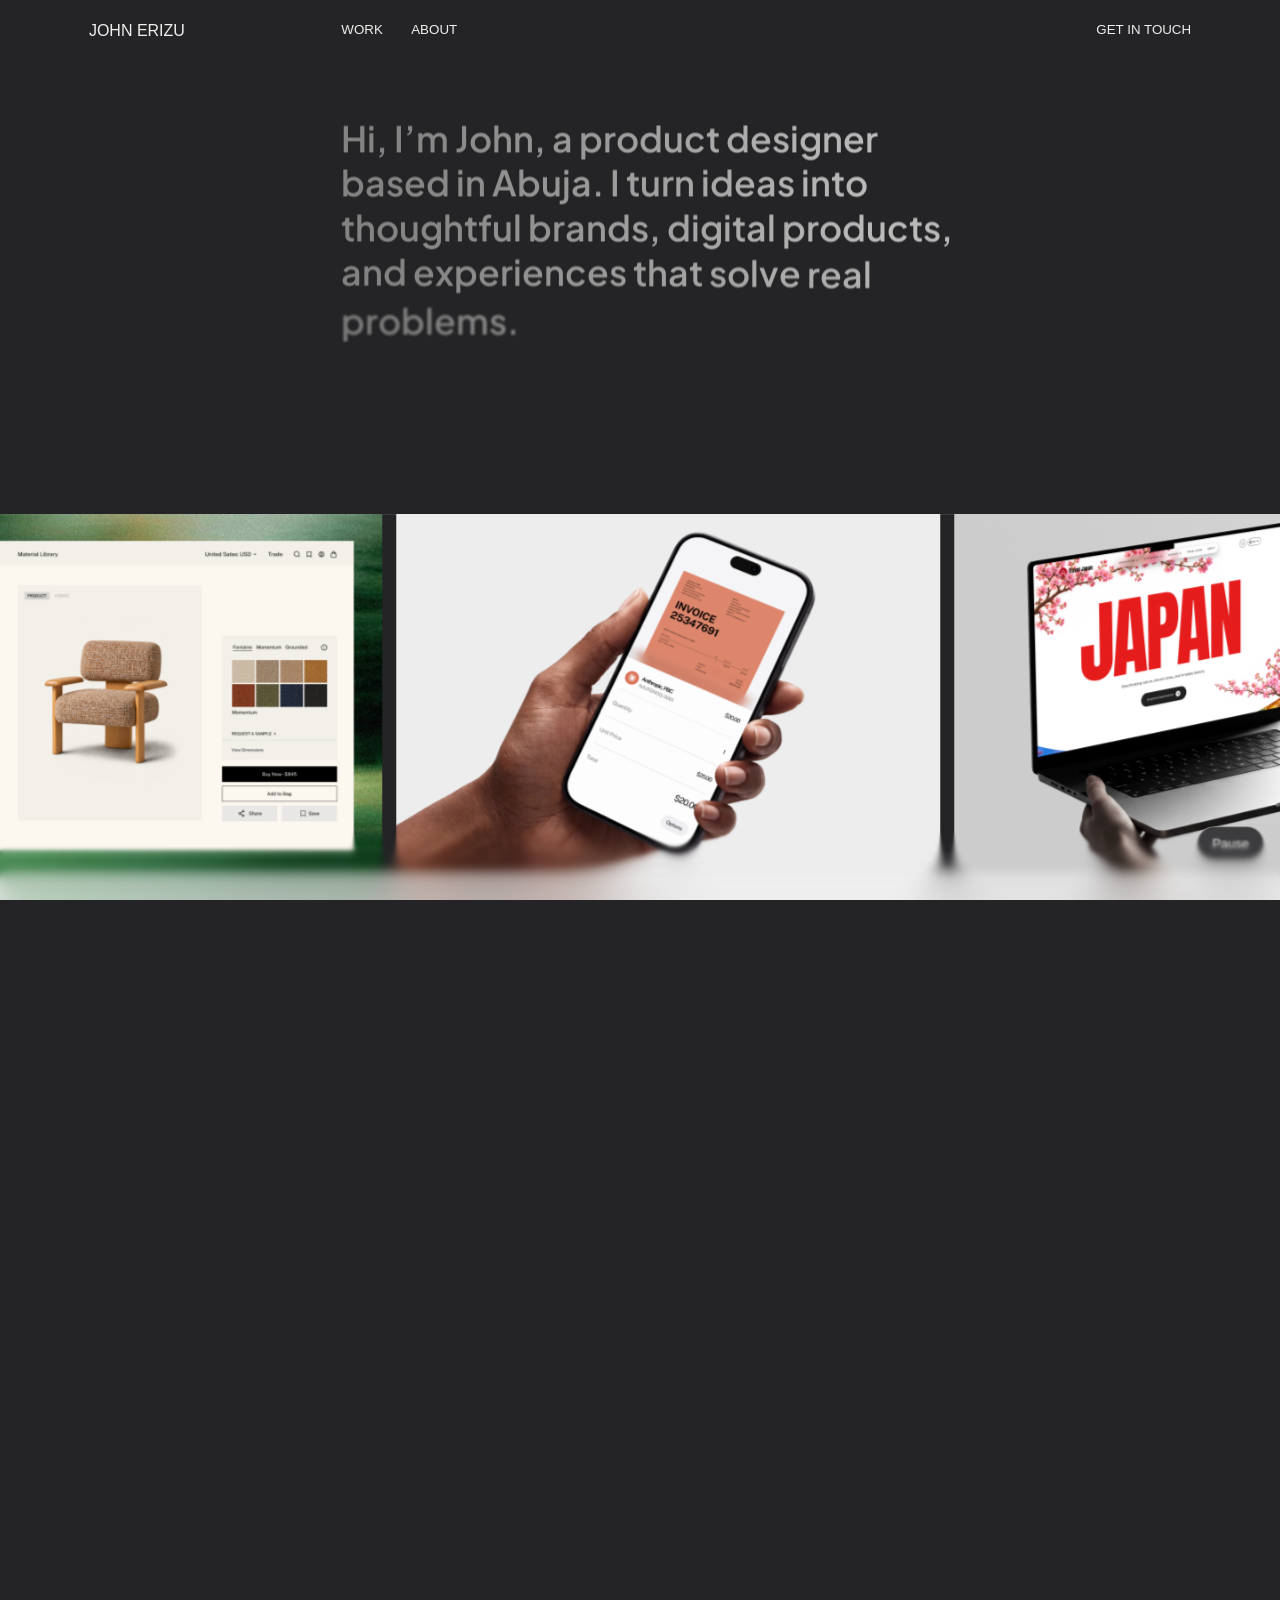
==== commit 544037ae: "Implement portfolio redesign and refine responsive layouts" ====
--- a/index.html
+++ b/index.html
@@ -14,26 +14,32 @@
   <!-- Open Graph / social share preview -->
   <meta property="og:type" content="website">
   <meta property="og:site_name" content="John Erizu — Product Designer">
-  <meta property="og:url" content="https://jon-xvi.github.io/My-Portfolio/">
+  <meta property="og:url" content="https://johnerizu.vercel.app/">
   <meta property="og:title" content="John Erizu — Product Designer">
   <meta property="og:description"
     content="Portfolio of John Erizu, a digital product designer crafting elevated experiences for modern businesses.">
-  <meta property="og:image" content="https://jon-xvi.github.io/My-Portfolio/artifacts/og-image.jpg">
-  <meta property="og:image:width" content="1200">
-  <meta property="og:image:height" content="630">
+  <meta property="og:image" content="https://johnerizu.vercel.app/artifacts/hero/Frame%202147224283.png">
+  <meta property="og:image:width" content="2448">
+  <meta property="og:image:height" content="1632">
+  <meta property="og:image:alt" content="A furniture storefront featured in John Erizu's design portfolio">
 
   <!-- Twitter Card -->
   <meta name="twitter:card" content="summary_large_image">
   <meta name="twitter:title" content="John Erizu — Product Designer">
   <meta name="twitter:description"
     content="Portfolio of John Erizu, a digital product designer crafting elevated experiences for modern businesses.">
-  <meta name="twitter:image" content="https://jon-xvi.github.io/My-Portfolio/artifacts/og-image.jpg">
-
-  <link rel="icon" type="image/png" href="artifacts/hero/AVI.png">
+  <meta name="twitter:image" content="https://johnerizu.vercel.app/artifacts/hero/Frame%202147224283.png">
+
+  <link rel="icon" type="image/svg+xml" href="artifacts/favicon.svg">
   <link rel="preconnect" href="https://fonts.googleapis.com">
   <link rel="preconnect" href="https://fonts.gstatic.com" crossorigin>
   <link href="https://fonts.googleapis.com/css2?family=IBM+Plex+Mono:wght@400;500;600;700&family=Plus+Jakarta+Sans:ital,wght@0,200..800;1,200..800&family=Six+Caps&display=swap" rel="stylesheet">
-  <link rel="stylesheet" href="styles.css">
+  <link rel="stylesheet" href="styles.css?v=review-1">
+  <link rel="stylesheet" href="hero.css?v=layout-polish-9">
+  <link rel="stylesheet" href="projects.css?v=review-1">
+  <link rel="stylesheet" href="experience.css?v=review-1">
+  <link rel="stylesheet" href="about.css?v=review-1">
+  <link rel="stylesheet" href="footer.css?v=sketch-motion-4">
 </head>
 
 <body>
@@ -42,16 +48,14 @@
   <nav id="navbar" aria-label="Main Navigation">
     <div class="container nav-inner">
       <a href="#home" class="nav-brand">
-        <img src="artifacts/hero/AVI.png" alt="John Erizu" class="nav-avatar">
         JOHN ERIZU
       </a>
       <div class="nav-center">
         <a href="#projects">Work</a>
         <a href="#about">About</a>
-        <a href="#writing">Journal</a>
       </div>
       <div class="nav-right">
-        <button class="nav-cta" data-modal-trigger="contact-modal">Contact me</button>
+        <button class="nav-cta" data-modal-trigger="contact-modal">Get in touch</button>
       </div>
       <div class="nav-mobile-actions">
         <button class="nav-toggle" id="nav-toggle" aria-label="Toggle navigation" aria-expanded="false">
@@ -65,7 +69,6 @@
     <div class="nav-mobile" id="nav-mobile">
       <a href="#projects">Work</a>
       <a href="#about">About</a>
-      <a href="#writing">Journal</a>
       <button class="mobile-contact-btn" data-modal-trigger="contact-modal">Contact</button>
     </div>
   </nav>
@@ -76,196 +79,217 @@
 
   <!-- Hero Section -->
   <header class="hero" id="home">
+    <div class="hero-spotlight" aria-hidden="true"></div>
     <div class="container">
       <div class="hero-content animate-on-scroll">
-        <p class="hero-eyebrow">Hi, I am John</p>
-        <h1>I turn ideas into brands, products, and experiences.</h1>
-        <p class="hero-sub">Bringing ideas to life through thoughtful design, creating solutions that help businesses move forward.</p>
+        <h1>Hi, <span class="hero-name">I’m John</span>, a product designer based in Abuja. I turn ideas into thoughtful brands, digital products, and experiences that solve real problems.</h1>
+        <img class="hero-name-portrait" src="artifacts/Images/Frame%202147224289.png" alt="" aria-hidden="true" width="300" height="373">
         <div class="hero-cta-wrapper">
-          <a href="https://instantfind.me/johnerizu" target="_blank" rel="noopener noreferrer" class="hero-cta-pill">
-            <svg width="18" height="18" viewBox="0 0 24 24" fill="none" stroke="currentColor" stroke-width="2" stroke-linecap="round" stroke-linejoin="round" class="cta-icon"><path d="M14 2H6a2 2 0 0 0-2 2v16a2 2 0 0 0 2 2h12a2 2 0 0 0 2-2V8z"></path><polyline points="14 2 14 8 20 8"></polyline><line x1="16" y1="13" x2="8" y2="13"></line><line x1="16" y1="17" x2="8" y2="17"></line><polyline points="10 9 9 9 8 9"></polyline></svg>
-            View Resume
-          </a>
+          <a href="https://instantfind.me/johnerizu" target="_blank" rel="noopener noreferrer" class="hero-resume-link">Read Resume <span aria-hidden="true">↗</span></a>
         </div>
       </div>
     </div>
   </header>
 
-  <!-- Infinite Marquee Section -->
-  <section class="shots-marquee-section">
-    <div class="marquee-track">
-      <div class="marquee-content">
-        <img src="artifacts/second_section/Slide%201-D.png" alt="Design Shot 1 Dark" class="img-dark">
-        <img src="artifacts/second_section/Slide%202-D.png" alt="Design Shot 2 Dark" class="img-dark">
-        <img src="artifacts/second_section/Slide%203-D.png" alt="Design Shot 3 Dark" class="img-dark">
-        <img src="artifacts/second_section/Slide%204-D.png" alt="Design Shot 4 Dark" class="img-dark">
-        <img src="artifacts/second_section/Slide%205-D.png" alt="Design Shot 5 Dark" class="img-dark">
-      </div>
-      <div class="marquee-content" aria-hidden="true">
-        <img src="artifacts/second_section/Slide%201-D.png" alt="Design Shot 1 Dark" class="img-dark">
-        <img src="artifacts/second_section/Slide%202-D.png" alt="Design Shot 2 Dark" class="img-dark">
-        <img src="artifacts/second_section/Slide%203-D.png" alt="Design Shot 3 Dark" class="img-dark">
-        <img src="artifacts/second_section/Slide%204-D.png" alt="Design Shot 4 Dark" class="img-dark">
-        <img src="artifacts/second_section/Slide%205-D.png" alt="Design Shot 5 Dark" class="img-dark">
-      </div>
-    </div>
+  <!-- Featured work preview -->
+  <section class="shots-marquee-section" aria-label="Selected design work">
+    <div class="hero-work-preview">
+      <div class="hero-marquee-track">
+        <div class="hero-marquee-group">
+          <img src="artifacts/hero/Frame%202147224283.png" alt="AkaDō furniture shop and lounge chair product page" width="2448" height="1632" decoding="async">
+          <img src="artifacts/hero/Frame%202147224260.png" alt="Mobile invoice design displayed on a phone" width="2448" height="1632" decoding="async">
+          <img src="artifacts/hero/Frame%202147224261.png" alt="Japan travel website displayed on a laptop" width="2448" height="1632" decoding="async">
+          <img src="artifacts/hero/Frame%202147224263.png" alt="Mobile analytics dashboard with colorful charts" width="2448" height="1632" decoding="async">
+          <img src="artifacts/hero/Frame%202147224264.png" alt="Outdoor furniture and garden collection website" width="2448" height="1632" decoding="async">
+        </div>
+        <div class="hero-marquee-group" aria-hidden="true" inert>
+          <img src="artifacts/hero/Frame%202147224283.png" alt="AkaDō furniture shop and lounge chair product page" width="2448" height="1632" decoding="async">
+          <img src="artifacts/hero/Frame%202147224260.png" alt="Mobile invoice design displayed on a phone" width="2448" height="1632" decoding="async">
+          <img src="artifacts/hero/Frame%202147224261.png" alt="Japan travel website displayed on a laptop" width="2448" height="1632" decoding="async">
+          <img src="artifacts/hero/Frame%202147224263.png" alt="Mobile analytics dashboard with colorful charts" width="2448" height="1632" decoding="async">
+          <img src="artifacts/hero/Frame%202147224264.png" alt="Outdoor furniture and garden collection website" width="2448" height="1632" decoding="async">
+        </div>
+      </div>
+    </div>
+    <button class="hero-marquee-toggle" type="button" aria-label="Pause image scrolling" hidden>Pause</button>
   </section>
 
   <!-- Projects Grid Section -->
-  <section id="projects">
+  <section id="projects" aria-labelledby="projects-title">
     <div class="container-narrow">
-      <h2 class="section-title animate-on-scroll">Selected Work</h2>
-      <p class="section-subtitle animate-on-scroll">A selection of products, platforms, and experiences I've helped bring to life.</p>
+      <h2 id="projects-title" class="section-title animate-on-scroll">Selected Projects</h2>
       <div class="projects-grid">
-        <!-- Standard Cards -->
-        <a href="#" class="project-card animate-on-scroll" data-case-study="kobo-kounta">
+        <a href="#" class="project-card animate-on-scroll" data-case-study="kobo-kounta" aria-label="Read the Kobo Kounta case study">
           <div class="project-img-wrap">
-            <img src="artifacts/Kobo%20Kounta/brand-launch.jpg" alt="Kobo Kounta" class="project-img">
-          </div>
-          <div class="project-info">
-            <span class="project-tag">Product & UX Design</span>
-            <h3>Kobo Kounta <span class="arrow-icon">↗</span></h3>
-            <p>A mobile-first budgeting app built to turn financial discipline into a daily habit for Nigeria's paycheck-to-paycheck workforce.</p>
+            <img src="artifacts/Kobo%20Kounta/brand-launch.jpg" alt="Kobo Kounta app displayed on a phone" class="project-img" width="1600" height="1067" loading="lazy" decoding="async">
           </div>
         </a>
-        <a href="#" class="project-card animate-on-scroll" data-case-study="maildrip-redesign">
+        <a href="#" class="project-card animate-on-scroll" data-case-study="maildrip-redesign" aria-label="Read the MailDrip Opt-In Forms case study">
           <div class="project-img-wrap">
-            <img src="artifacts/opt-in-case-study/cover-image.png" alt="MailDrip Redesign" class="project-img">
-          </div>
-          <div class="project-info">
-            <span class="project-tag">UX/UI DESIGN</span>
-            <h3>MailDrip Opt-In Forms <span class="arrow-icon">↗</span></h3>
-            <p>A complete UX and UI redesign of MailDrip's opt-in forms, shifting from a complex page-builder to a simple, goal-driven workflow.</p>
+            <img src="artifacts/opt-in-case-study/cover-image.png" alt="MailDrip opt-in form builder interface" class="project-img" width="4320" height="3284" loading="lazy" decoding="async">
           </div>
         </a>
-        <!-- Nexus Banking Experience removed (dummy project, no longer needed) -->
-        <!-- Lumina UI Kit and Spatial Interfaces cards removed for now (placeholder projects) -->
-        <!-- Full markup is preserved in git history; ask to have them restored once real content is ready -->
       </div>
     </div>
   </section>
 
   <!-- Experience / Work History Section -->
-  <section id="experience" class="experience-section">
+  <section id="experience" class="experience-section" aria-labelledby="experience-title">
     <div class="container-narrow animate-on-scroll">
       <div class="experience-header">
-        <span class="experience-label">Work Experience</span>
-      </div>
-      <div class="experience-list">
-        <div class="experience-item">
-          <div class="experience-row-1">
-            <span class="experience-company">Charisol</span>
-            <span class="experience-time">Jan 2026 – Present</span>
-          </div>
-          <div class="experience-row-2">
-            <span class="experience-role">Product Designer (Full-time)</span>
-            <span class="experience-separator">•</span>
-            <span class="experience-location">Nigeria (Remote)</span>
-          </div>
-        </div>
-        <div class="experience-item">
-          <div class="experience-row-1">
-            <span class="experience-company">Pypapi Technologies Limited</span>
-            <span class="experience-time">Feb 2024 – Present</span>
-          </div>
-          <div class="experience-row-2">
-            <span class="experience-role">UI/UX Designer (Contract)</span>
-            <span class="experience-separator">•</span>
-            <span class="experience-location">Nigeria (Remote)</span>
-          </div>
-        </div>
-        <div class="experience-item">
-          <div class="experience-row-1">
-            <span class="experience-company">Pendulum</span>
-            <span class="experience-time">May 2023 – Dec 2025</span>
-          </div>
-          <div class="experience-row-2">
-            <span class="experience-role">UI/UX Designer (Full-time)</span>
-            <span class="experience-separator">•</span>
-            <span class="experience-location">Nigeria (Remote)</span>
-          </div>
-        </div>
-      </div>
+        <h2 id="experience-title">Work History</h2>
+      </div>
+      <ul class="experience-list">
+        <li class="experience-item">
+          <span class="experience-company">Pypapi Technologies Limited</span>
+          <span class="experience-role">UI/UX Designer&nbsp; - Contract</span>
+          <span class="experience-time">Feb 2024 – Present</span>
+        </li>
+        <li class="experience-item">
+          <span class="experience-company">Charisol</span>
+          <span class="experience-role">Product Designer&nbsp; - Full-time</span>
+          <span class="experience-time">Jan 2026 – Oct 2026</span>
+        </li>
+        <li class="experience-item">
+          <span class="experience-company">Pendulum</span>
+          <span class="experience-role">Product Designer&nbsp; - Full-time</span>
+          <span class="experience-time">May 2023 – Dec 2025</span>
+        </li>
+      </ul>
     </div>
   </section>
 
   <!-- About Me Section -->
-  <section id="about" class="about-section">
-    <div class="container container-narrow">
-      <div class="about-card animate-on-scroll">
-        <div class="about-row-top">
-          <div class="about-text-column">
-            <span class="about-tag">// ABOUT ME</span>
-            <h2 class="about-title">Designing experiences that people actually love using.</h2>
-            <p class="about-para">I'm a Product Designer based in Nigeria. For over three years, I've been creating digital products that are clearly structured, work well, and don't seem unnecessarily complicated. For me, good design is best when you hardly have to explain it; it simply makes things easier.</p>
-          </div>
-          <div class="about-image-column">
-            <img src="artifacts/Snapchat-1626232021.jpg" alt="John Erizu" class="about-image">
-          </div>
-        </div>
-        <div class="about-row-bottom">
-          <p class="about-para">In doing so, I combine clear design with a deep understanding of what users really need. Clean structures, intuitive usability, and the tiny details that ultimately make the difference are what matter most to me.</p>
+  <section id="about" class="about-editorial" aria-labelledby="about-heading">
+    <div class="about-layout">
+      <h2 id="about-heading">JOHN ERIZU</h2>
+      <div class="about-body">
+        <div class="about-portrait-wrap">
+          <svg class="about-text-ring" viewBox="0 0 160 160" aria-hidden="true" focusable="false">
+            <defs><path id="about-ring-path" d="M80 10a70 70 0 1 1 0 140a70 70 0 1 1 0-140"/></defs>
+            <text textLength="439.82" lengthAdjust="spacing"><textPath href="#about-ring-path">PRODUCT DESIGNER ✳ PRODUCT DESIGNER ✳ PRODUCT DESIGNER ✳ </textPath></text>
+          </svg>
+          <div class="about-portrait-stage">
+            <img class="about-portrait" src="artifacts/Images/Frame%202147224292.png" alt="Black-and-white portrait of John Erizu" width="1412" height="1948" loading="lazy" decoding="async">
+          </div>
+        </div>
+        <div class="about-copy">
+          <p>Hi, I'm John, a product designer based in Abuja, Nigeria. For over four years, I've been turning ideas into digital products, figuring out what people need, how things should work, and how to make them easier to use.</p>
+          <p>I enjoy the messy part of building products. Asking questions, challenging assumptions, exploring ideas, and finding practical solutions to problems worth solving.</p>
+          <p>My work doesn't stop in Figma. I use AI tools to experiment, write code, and bring my designs to life. It's changed how I work, giving me the freedom to test ideas, build functional prototypes, and turn concepts into working products.</p>
+          <p>I like being involved from the first idea to the final product. For me, it's not just about making things look good, but understanding what we're building, why it matters, and making sure it actually works.</p>
         </div>
       </div>
     </div>
   </section>
 
-  <!-- Journal Section -->
-  <section id="writing">
-    <div class="container">
-      <h2 class="section-title animate-on-scroll">Thoughts & Process</h2>
-      <p class="section-subtitle animate-on-scroll">Notes on design, products, business, and the thinking behind my work.</p>
-
-      <div class="blog-list animate-on-scroll">
-        <a href="https://medium.com/@johnerizu/from-first-impressions-to-lasting-relationships-the-role-of-ux-in-marketing-a23e538dd0d7" target="_blank" rel="noopener noreferrer" class="blog-entry">
-          <div class="blog-info">
-            <h3>From First Impressions to Lasting Relationships: The Role of UX in Marketing</h3>
-            <p>Have you ever been captivated by a beautifully designed product or a striking advertisement, only to be disappointed by the...</p>
-          </div>
-          <div class="blog-meta">5 min read</div>
-        </a>
-
-        <a href="https://medium.com/charisol-pulse/users-dont-need-more-features-they-need-their-first-win-499026006082" target="_blank" rel="noopener noreferrer" class="blog-entry">
-          <div class="blog-info">
-            <h3>Users Don't Need More Features, They Need Their First Win</h3>
-            <p>Let’s be honest. Most products don’t fail because they lack features. They fail because users never reach a moment when...</p>
-          </div>
-          <div class="blog-meta">4 min read</div>
-        </a>
-
-        <a href="https://medium.com/charisol-pulse/why-email-is-still-one-of-the-most-powerful-technologies-on-the-internet-e408d5e51385" target="_blank" rel="noopener noreferrer" class="blog-entry">
-          <div class="blog-info">
-            <h3>Why Email is Still One of the Most Powerful Technologies on the Internet</h3>
-            <p>Every few years, a new communication platform shows up with the same promise. Email is finally on its way out...</p>
-          </div>
-          <div class="blog-meta">6 min read</div>
-        </a>
-      </div>
-    </div>
-  </section>
-
-
-
   <!-- Footer Section -->
-  <footer id="contact" class="footer-section">
-    <div class="container">
-      <!-- CTA Row: "Let's Talk" left, Social Links right -->
-      <div class="footer-cta-row animate-on-scroll">
-        <div class="footer-cta-left">
-          <p class="footer-label">Have a project in mind?</p>
-          <a href="#" class="footer-big-link" data-modal-trigger="contact-modal">Let's Talk....</a>
-        </div>
-        <div class="footer-cta-right">
-          <a href="https://x.com/_JonXVI" target="_blank" rel="noopener noreferrer" class="footer-social-link">X (twitter)</a>
-          <a href="https://www.linkedin.com/in/john-erizu/" target="_blank" rel="noopener noreferrer" class="footer-social-link">LinkedIn</a>
-          <a href="https://medium.com/@johnerizu" target="_blank" rel="noopener noreferrer" class="footer-social-link">Medium</a>
-          <a href="https://www.behance.net/Jon_XVI" target="_blank" rel="noopener noreferrer" class="footer-social-link">Behance</a>
-          <div class="footer-copyright">
-            © 2026 John Erizu. All rights reserved.
-          </div>
-        </div>
-      </div>
-    </div>
+  <footer id="contact" class="footer-section sketch-footer" aria-label="Contact John Erizu">
+    <div class="sketch-footer-top">
+      <button type="button" class="sketch-footer-cta" data-modal-trigger="contact-modal">Have a project in mind?</button>
+      <nav class="sketch-footer-links" aria-label="Footer social links">
+        <a href="https://x.com/_JonXVI" target="_blank" rel="noopener noreferrer">X (twitter)</a>
+        <a href="https://www.linkedin.com/in/john-erizu/" target="_blank" rel="noopener noreferrer">LinkedIn</a>
+      </nav>
+      <span class="sketch-footer-copyright">© 2026 jonxvi
+      </span>
+    </div>
+    <span class="footer-accessible-name">JOHN ERIZU</span>
+    <!-- Artwork adapted from the supplied Doodle Crew component; outlined name stays consistent across devices. -->
+    <svg class="footer-illustration" viewBox="0 0 1440 438" aria-hidden="true" focusable="false" xmlns="http://www.w3.org/2000/svg"><defs>
+<pattern id="footer-hatch" width="4.6" height="4.6" patternUnits="userSpaceOnUse" patternTransform="rotate(38)"><path d="M0 0V4.6" stroke="#f5f5f3" stroke-width="1.25"/></pattern>
+<filter id="footer-sketch" x="-5%" y="-5%" width="110%" height="110%"><feTurbulence type="fractalNoise" baseFrequency=".035" numOctaves="2" seed="3" result="noise"/><feDisplacementMap in="SourceGraphic" in2="noise" scale="1.5" xChannelSelector="R" yChannelSelector="G"/></filter>
+<filter id="footer-ink" x="-4%" y="-6%" width="108%" height="112%">
+<feTurbulence type="fractalNoise" baseFrequency=".045" numOctaves="3" seed="11" result="edge"/>
+<feDisplacementMap in="SourceGraphic" in2="edge" scale="5" xChannelSelector="R" yChannelSelector="G" result="rough"/>
+<feTurbulence type="fractalNoise" baseFrequency=".018 .32" numOctaves="2" seed="4" result="streak"/>
+<feColorMatrix in="streak" type="matrix" values="0 0 0 0 0  0 0 0 0 0  0 0 0 0 0  0 0 0 -16 5.6" result="streakA"/>
+<feTurbulence type="fractalNoise" baseFrequency=".7" numOctaves="1" seed="9" result="speck"/>
+<feColorMatrix in="speck" type="matrix" values="0 0 0 0 0  0 0 0 0 0  0 0 0 0 0  0 0 0 -24 7.0" result="speckA"/>
+<feComposite in="streakA" in2="speckA" operator="arithmetic" k1="0" k2="1" k3="1" k4="0" result="holes"/>
+<feComposite in="rough" in2="holes" operator="out"/>
+</filter></defs><g class="footer-scene"><g transform="translate(1125 318) scale(1.48 1.48)"><g class="footer-crew-art" data-crew="ghost"><path d="M-23 -14 L-23 -40 C-23 -59 -12 -67 0 -67 C12 -67 23 -59 23 -40 L23 -14 C12 -10 -12 -10 -23 -14 Z" />
+        <path d="M13 -61 C21 -54 23 -46 23 -36 L23 -15 L15 -13 L15 -36 C15 -46 15 -54 13 -61 Z" fill="url(#footer-hatch)" stroke="none" />
+        <path class="n thin" d="M-16 -56 C-12 -61 -6 -63 -2 -63" />
+        <path class="k" d="M-5 -33 C-3 -27 4 -27 6 -33 Z" />
+        <path class="n thin" d="M-17 -35 l3 -2 M-14 -34 l3 -2 M14 -35 l3 -2 M17 -34 l3 -2" /><circle cx="-8" cy="-44" r="6.5"/><g class="footer-pupil"><circle class="k" cx="-8" cy="-44" r="3.2"/><circle class="dcf-glint" cx="-6.88" cy="-45.28" r="1.024"/></g><circle cx="9" cy="-44" r="6.5"/><g class="footer-pupil"><circle class="k" cx="9" cy="-44" r="3.2"/><circle class="dcf-glint" cx="10.12" cy="-45.28" r="1.024"/></g></g></g><g class="footer-wordmark" fill="#f5f5f3" transform="translate(100 276)"><g filter="url(#footer-ink)"><g transform="scale(0.707105 1.091130)"><g class="footer-letter" data-letter="J"><g class="footer-glyph"><path d="M92.041 3.174 L149.678 3.174 L149.678 104.288 C149.678 125.517 147.795 141.671 144.028 152.751 C140.262 163.831 132.687 173.22 121.304 180.916 C109.92 188.613 95.342 192.461 77.568 192.461 C58.779 192.461 44.222 189.922 33.896 184.844 C23.571 179.766 15.594 172.339 9.966 162.564 C4.338 152.788 1.016 140.706 -0 126.318 L54.971 118.828 C55.055 127.038 55.775 133.132 57.129 137.109 C58.483 141.087 60.768 144.303 63.984 146.758 C66.185 148.366 69.316 149.17 73.379 149.17 C79.811 149.17 84.53 146.781 87.534 142.003 C90.539 137.225 92.041 129.171 92.041 117.84 Z "/></g></g><g class="footer-letter" data-letter="O"><g class="footer-glyph"><path d="M180.781 96.357 C180.781 65.973 189.245 42.318 206.172 25.391 C223.099 8.464 246.67 -0 276.885 -0 C307.861 -0 331.729 8.315 348.486 24.946 C365.244 41.577 373.623 64.873 373.623 94.834 C373.623 116.585 369.963 134.422 362.642 148.345 C355.321 162.267 344.741 173.101 330.903 180.845 C317.065 188.589 299.821 192.461 279.17 192.461 C258.18 192.461 240.809 189.118 227.056 182.432 C213.302 175.745 202.152 165.166 193.604 150.693 C185.055 136.221 180.781 118.109 180.781 96.357 Z M238.291 96.611 C238.291 115.4 241.782 128.9 248.765 137.109 C255.747 145.319 265.247 149.424 277.266 149.424 C289.622 149.424 299.186 145.404 305.957 137.363 C312.728 129.323 316.113 114.893 316.113 94.072 C316.113 76.553 312.58 63.752 305.513 55.669 C298.446 47.586 288.861 43.545 276.758 43.545 C265.163 43.545 255.853 47.65 248.828 55.859 C241.803 64.069 238.291 77.653 238.291 96.611 Z "/></g></g><g class="footer-letter" data-letter="H"><g class="footer-glyph"><path d="M404.854 3.174 L462.363 3.174 L462.363 68.301 L525.205 68.301 L525.205 3.174 L582.969 3.174 L582.969 189.287 L525.205 189.287 L525.205 114.004 L462.363 114.004 L462.363 189.287 L404.854 189.287 Z "/></g></g><g class="footer-letter" data-letter="N"><g class="footer-glyph"><path d="M621.563 3.174 L675.264 3.174 L745.342 106.141 L745.342 3.174 L799.551 3.174 L799.551 189.287 L745.342 189.287 L675.645 87.098 L675.645 189.287 L621.563 189.287 Z "/></g></g><g class="footer-letter" data-letter="E"><g class="footer-glyph"><path d="M924.346 3.174 L1078.467 3.174 L1078.467 42.91 L981.982 42.91 L981.982 72.49 L1071.484 72.49 L1071.484 110.449 L981.982 110.449 L981.982 147.139 L1081.26 147.139 L1081.26 189.287 L924.346 189.287 Z "/></g></g><g class="footer-letter" data-letter="R"><g class="footer-glyph"><path d="M1112.998 189.287 L1112.998 3.174 L1208.848 3.174 C1226.621 3.174 1240.205 4.697 1249.6 7.744 C1258.994 10.791 1266.569 16.44 1272.324 24.692 C1278.079 32.944 1280.957 42.995 1280.957 54.844 C1280.957 65.169 1278.755 74.077 1274.351 81.567 C1269.948 89.058 1263.893 95.13 1256.187 99.785 C1251.276 102.747 1244.543 105.202 1235.99 107.148 C1242.84 109.436 1247.83 111.723 1250.96 114.01 C1253.075 115.535 1256.141 118.796 1260.158 123.794 C1264.176 128.792 1266.861 132.647 1268.214 135.358 L1296.064 189.287 L1231.082 189.287 L1200.342 132.412 C1196.448 125.049 1192.978 120.267 1189.932 118.066 C1185.784 115.189 1181.087 113.75 1175.84 113.75 L1170.762 113.75 L1170.762 189.287 Z M1170.762 78.584 L1195.01 78.584 C1197.633 78.584 1202.712 77.738 1210.244 76.045 C1214.053 75.283 1217.163 73.337 1219.575 70.205 C1221.987 67.074 1223.193 63.477 1223.193 59.414 C1223.193 53.405 1221.289 48.792 1217.48 45.576 C1213.672 42.36 1206.52 40.752 1196.025 40.752 L1170.762 40.752 Z "/></g></g><g class="footer-letter" data-letter="I"><g class="footer-glyph"><path d="M1316.758 3.174 L1374.395 3.174 L1374.395 189.287 L1316.758 189.287 Z "/></g></g><g class="footer-letter" data-letter="Z"><g class="footer-glyph"><path d="M1410.957 3.174 L1573.711 3.174 L1573.711 40.371 L1469.236 149.297 L1577.52 149.297 L1577.52 189.287 L1400.928 189.287 L1400.928 150.693 L1504.309 42.91 L1410.957 42.91 Z "/></g></g><g class="footer-letter" data-letter="U"><g class="footer-glyph"><path d="M1724.531 3.174 L1781.914 3.174 L1781.914 114.058 C1781.914 125.052 1780.2 135.434 1776.772 145.203 C1773.345 154.971 1767.97 163.514 1760.649 170.83 C1753.328 178.147 1745.648 183.285 1737.607 186.244 C1726.436 190.389 1713.021 192.461 1697.363 192.461 C1688.307 192.461 1678.426 191.827 1667.72 190.558 C1657.013 189.289 1648.063 186.773 1640.869 183.009 C1633.675 179.245 1627.095 173.896 1621.128 166.96 C1615.161 160.025 1611.077 152.878 1608.877 145.52 C1605.322 133.679 1603.545 123.192 1603.545 114.058 L1603.545 3.174 L1660.928 3.174 L1660.928 116.698 C1660.928 126.846 1663.742 134.774 1669.37 140.482 C1674.998 146.189 1682.806 149.043 1692.793 149.043 C1702.695 149.043 1710.461 146.231 1716.089 140.608 C1721.717 134.984 1724.531 127.014 1724.531 116.698 Z"/></g></g></g></g></g><g class="footer-characters"><g transform="translate(1125 318) scale(1.48 1.48)"><g class="footer-crew-art" data-crew="ghost"><path d="M-25 -32 C-27 -38 -21 -42 -17 -38 C-15 -42 -10 -41 -10 -36 L-11 -30 C-15 -28 -22 -28 -25 -32 Z" />
+        <path d="M25 -32 C27 -38 21 -42 17 -38 C15 -42 10 -41 10 -36 L11 -30 C15 -28 22 -28 25 -32 Z" /></g></g><g transform="translate(145 450) scale(1.13 1.13)"><g class="footer-crew-art" data-crew="yeti"><ellipse class="dcf-shadow" cx="0" cy="2" rx="54" ry="5" />
+        <path d="M-40 -92 C-62 -92 -70 -76 -68 -56 L-66 -30 C-64 -18 -54 -16 -44 -20 Z" />
+        <path d="M-40 -92 C-62 -92 -70 -76 -68 -56 L-66 -30 C-64 -18 -54 -16 -44 -20 Z" fill="url(#footer-hatch)" stroke="none" />
+        <path class="n" d="M-67 -64 C-58 -59 -50 -59 -43 -64" />
+        <path d="M-30 -104 C-40 -112 -44 -124 -40 -138 C-32 -129 -22 -122 -13 -114 Z" />
+        <path d="M18 -114 C26 -124 36 -130 47 -133 C45 -120 41 -110 32 -101 Z" />
+        <path class="n" d="M-38 -124 L-28 -119 M39 -125 L33 -116" />
+        <path d="M-44 -2 C-54 -28 -54 -66 -42 -90 C-32 -110 -14 -118 2 -118 C22 -118 40 -108 48 -88 C58 -64 58 -28 48 -2 C30 4 -26 4 -44 -2 Z" />
+        <path d="M40 -96 C54 -66 54 -30 46 -4 C40 -2 34 -1 30 0 C40 -30 42 -64 33 -101 Z" fill="url(#footer-hatch)" stroke="none" />
+        <path class="n" d="M-7 -117 C-5 -126 1 -128 3 -120 C5 -127 11 -126 11 -116" />
+        <path class="n thin" d="M-14 -24 l-3 4 M8 -40 l3 4 M14 -46 l3 3 M20 -30 l3 3" />
+        <path class="n" d="M-48 -62 C-22 -50 10 -32 49 -26 M-50 -52 C-24 -40 8 -22 49 -16" />
+        <rect x="-12" y="-46" width="15" height="13" rx="2.5" transform="rotate(26 -4.5 -39.5)" />
+        <path d="M-46 -60 C-62 -50 -63 -29 -51 -19 C-45 -15 -38 -19 -40 -28 C-43 -36 -40 -46 -36 -52" />
+        <path d="M46 -58 C61 -46 61 -26 51 -18 C45 -14 38 -18 40 -26 C43 -34 41 -44 37 -50" />
+        <path d="M-37 -2 C-41 -14 -23 -19 -16 -7 C-14 0 -26 4 -37 -2 Z" />
+        <path d="M37 -2 C41 -14 23 -19 16 -7 C14 0 26 4 37 -2 Z" />
+        <path class="n thin" d="M-30 -4 l1 -4 M-24 -3 l1 -4 M30 -4 l-1 -4 M24 -3 l-1 -4" />
+        <path class="n" d="M-23 -98 L-9 -96 M6 -98 L20 -100" />
+        <path class="n" d="M-12 -70 C-6 -64 6 -64 12 -71" />
+        <path d="M3 -66.5 L5.5 -60 L8 -67.5 Z" /><circle cx="-15" cy="-86" r="8"/><g class="footer-pupil"><circle class="k" cx="-15" cy="-86" r="3.6"/><circle class="dcf-glint" cx="-13.74" cy="-87.44" r="1.1520000000000001"/></g><circle cx="13" cy="-88" r="8"/><g class="footer-pupil"><circle class="k" cx="13" cy="-88" r="3.6"/><circle class="dcf-glint" cx="14.26" cy="-89.44" r="1.1520000000000001"/></g></g></g><g transform="translate(375 276) scale(1.5 1.5)"><g class="footer-crew-art" data-crew="bird"><path class="n" d="M-5 0 L-5 -7 M-9 0 L-1 0 M5 0 L5 -7 M1 0 L9 0" />
+        <path d="M-17 -16 C-26 -18 -31 -14 -33 -9 C-26 -10 -20 -8 -15 -10 Z" />
+        <path d="M-18 -14 C-20 -30 -10 -40 2 -40 C16 -40 22 -28 20 -16 C18 -6 8 -4 0 -4 C-10 -4 -17 -8 -18 -14 Z" />
+        <path d="M-11 -25 C-3 -26 1 -18 -3 -13 C-9 -12 -15 -17 -11 -25 Z" fill="url(#footer-hatch)" />
+        <path class="o" d="M19 -30 L29 -27 L19 -23 Z" />
+        <path class="a" d="M-3 -38 L4 -59 L12 -37 Z" />
+        <path class="n thin" d="M-1 -44 L10 -46 M1 -51 L8 -52" />
+        <circle cx="4" cy="-60" r="2.8" /><circle cx="3" cy="-30" r="4.6"/><g class="footer-pupil"><circle class="k" cx="3" cy="-30" r="2.3"/><circle class="dcf-glint" cx="3.8049999999999997" cy="-30.92" r="0.736"/></g><circle cx="12" cy="-31" r="4.6"/><g class="footer-pupil"><circle class="k" cx="12" cy="-31" r="2.3"/><circle class="dcf-glint" cx="12.805" cy="-31.92" r="0.736"/></g></g></g><g transform="translate(845 278) scale(1.48 1.48)"><g class="footer-crew-art" data-crew="kid"><path d="M-15 -6 L-3 -6 C-3 8 -5 20 -6 30 L-15 30 C-15 18 -16 6 -15 -6 Z" />
+        <path d="M3 -6 L15 -6 C17 6 19 16 22 27 L12 30 C10 18 6 6 3 -6 Z" />
+        <path d="M3 -6 L15 -6 C17 6 19 16 22 27 L12 30 C10 18 6 6 3 -6 Z" fill="url(#footer-hatch)" stroke="none" />
+        <path class="k" d="M-17 30 C-20 34 -20 40 -14 41 L-2 41 C2 40 0 34 -5 30 Z" />
+        <path class="k" d="M11 29 C8 34 10 40 16 40 L26 38 C29 36 27 30 22 27 Z" />
+        <path d="M-20 -4 C-22 -20 -18 -38 -10 -44 L10 -44 C18 -38 22 -20 20 -4 Z" />
+        <path class="n thick" d="M-19.5 -14 L19.5 -14 M-18.5 -26 L18.5 -26 M-14 -36 L14 -36" />
+        <path class="n" d="M-18 -36 C-28 -28 -30 -14 -26 -5" />
+        <circle cx="-26" cy="-3" r="4" />
+        <path class="n" d="M18 -36 C27 -30 30 -18 28 -7" />
+        <circle cx="28" cy="-4" r="4" />
+        <circle cx="-17" cy="-58" r="4" />
+        <circle cx="17" cy="-58" r="4" />
+        <circle cx="0" cy="-60" r="17" />
+        <path class="n thin" d="M-11 -52 l2 -2 M-8 -52 l2 -2 M8 -52 l2 -2 M11 -52 l2 -2" />
+        <path class="n" d="M-5 -50 C-2 -47 2 -47 5 -50" />
+        <path d="M-15 -70 C-14 -87 14 -87 15 -70 Z" />
+        <path d="M-27 -68 C-16 -75 16 -75 27 -68 C18 -63 -18 -63 -27 -68 Z" />
+        <path class="n thick" d="M-14.5 -74 C-6 -77 6 -77 14.5 -74" /><g class="footer-pupil"><circle class="k" cx="-6" cy="-58" r="2.5"/><circle class="dcf-glint" cx="-5.125" cy="-59.0" r="0.8"/></g><g class="footer-pupil"><circle class="k" cx="6.5" cy="-58" r="2.5"/><circle class="dcf-glint" cx="7.375" cy="-59.0" r="0.8"/></g></g></g><g transform="translate(1350 443) scale(-1.15 1.15)"><g class="footer-crew-art" data-crew="cat"><ellipse class="dcf-shadow" cx="4" cy="2" rx="32" ry="4" />
+        <g class="dcf-tail">
+          <path d="M18 -4 C42 -4 52 -24 46 -44 C44 -51 36 -53 34 -46 C40 -30 34 -16 16 -14 Z" />
+          <path class="n thin" d="M40 -16 l5 4 M45 -30 l6 1 M43 -42 l6 -3" />
+        </g>
+        <path d="M-22 0 C-28 -18 -24 -42 -14 -52 L14 -52 C24 -42 28 -18 22 0 C10 3 -10 3 -22 0 Z" />
+        <path d="M14 -46 C24 -36 26 -16 22 0 C18 1 14 2 12 2 C16 -14 16 -32 10 -46 Z" fill="url(#footer-hatch)" stroke="none" />
+        <path class="n" d="M-8 -30 L-9 -1 M8 -30 L9 -1" />
+        <path d="M-16 1 C-16 -5 -3 -5 -3 1 Z M3 1 C3 -5 16 -5 16 1 Z" />
+        <path class="a" d="M-18 -55 C-6 -49 6 -49 18 -55 L17 -46 C6 -40 -6 -40 -17 -46 Z" />
+        <path class="a" d="M9 -45 L18 -32 L6 -37 Z" />
+        <path d="M-22 -86 L-25 -107 L-7 -96 Z" />
+        <path d="M8 -96 L23 -108 L22 -86 Z" />
+        <path class="n thin" d="M-20 -92 L-21 -101 M18 -101 L18 -92" />
+        <path d="M-26 -70 C-28 -88 -16 -98 0 -98 C16 -98 28 -88 26 -70 C24 -56 12 -50 0 -50 C-12 -50 -24 -56 -26 -70 Z" />
+        <path class="n thin" d="M-4 -97 L-3 -90 M3 -97 L3 -91" />
+        <path class="n" d="M-26 -80 C-14 -83 4 -87 25 -93" />
+        <ellipse class="k" cx="-10" cy="-76" rx="7.5" ry="6.5" />
+        <path class="k" d="M-2.5 -68 L2.5 -68 L0 -64.5 Z" />
+        <path class="n" d="M0 -64.5 C-1 -60.5 -5 -60.5 -6 -62.5 M0 -64.5 C1 -60.5 5 -60.5 6 -62.5" />
+        <path class="n thin" d="M-15 -66 L-29 -68 M-15 -63 L-28 -59 M15 -66 L29 -68 M15 -63 L28 -59" /><circle cx="10" cy="-76" r="6"/><g class="footer-pupil"><circle class="k" cx="10" cy="-76" r="2.8"/><circle class="dcf-glint" cx="10.98" cy="-77.12" r="0.8959999999999999"/></g></g></g><g transform="translate(515 446) scale(1.2 1.2)"><g class="footer-crew-art" data-crew="mushroom"><ellipse class="dcf-shadow" cx="0" cy="2" rx="18" ry="3" />
+        <path class="n" d="M-10 -15 L-17 -9 M10 -15 L17 -11" />
+        <path d="M-10 0 C-12 -10 -10 -22 -8 -28 L8 -28 C10 -22 12 -10 10 0 C4 2 -4 2 -10 0 Z" />
+        <path d="M5 -27 C9 -20 11 -10 10 0 C8 1 6 1.5 4 1.5 C6 -8 6 -18 2 -27 Z" fill="url(#footer-hatch)" stroke="none" />
+        <path class="r" d="M-25 -28 C-27 -45 -12 -55 0 -55 C12 -55 27 -45 25 -28 C14 -23 -14 -23 -25 -28 Z" />
+        <circle cx="-12" cy="-40" r="4.2" />
+        <circle cx="6" cy="-46" r="3.4" />
+        <circle cx="15" cy="-34" r="3" />
+        <circle cx="-2" cy="-33" r="2.4" />
+        <path class="n" d="M-2 -10 C-1 -8 1 -8 2 -10" /><g class="footer-pupil"><circle class="k" cx="-4.5" cy="-16" r="1.9"/><circle class="dcf-glint" cx="-3.835" cy="-16.76" r="0.608"/></g><g class="footer-pupil"><circle class="k" cx="4.5" cy="-16" r="1.9"/><circle class="dcf-glint" cx="5.165" cy="-16.76" r="0.608"/></g></g></g></g><g class="footer-doodles" stroke="#f5f5f3" stroke-width="2" stroke-linecap="round" stroke-linejoin="round" filter="url(#footer-sketch)"><g transform="translate(615 128) rotate(4) scale(1.25)"><path fill="#ffd23f" d="M0 -13 L3.6 -4.4 L13 -4 L5.8 2.2 L8.2 12 L0 6.6 L-8.2 12 L-5.8 2.2 L-13 -4 L-3.6 -4.4 Z" /></g><g transform="translate(52 182) rotate(-12) scale(1.1)"><path fill="#8fdcff" d="M0 -13 C1 -4 4 -1 13 0 C4 1 1 4 0 13 C-1 4 -4 1 -13 0 C-4 -1 -1 -4 0 -13 Z" /></g><g transform="translate(165 237) rotate(25) scale(1.2)"><path fill="#ff7a1a" d="M0 14 C-9 14 -12 6 -10 0 C-8 -5 -4 -6 -4 -12 C1 -9 3 -5 2 -1 C4 -3 5 -6 5 -8 C10 -3 11 4 8 9 C6 12 3 14 0 14 Z" />
+          <path fill="#ffd23f" d="M0 11.5 C-4 11.5 -6 8 -5 5 C-4 2 -1 1 -1 -3 C2 -1 4 3 3 6 C4 5 5 4 5 3 C7 6 5 11.5 0 11.5 Z" /></g><g transform="translate(1365 328) rotate(-35) scale(1)"><path fill="#ff7a1a" d="M0 14 C-9 14 -12 6 -10 0 C-8 -5 -4 -6 -4 -12 C1 -9 3 -5 2 -1 C4 -3 5 -6 5 -8 C10 -3 11 4 8 9 C6 12 3 14 0 14 Z" />
+          <path fill="#ffd23f" d="M0 11.5 C-4 11.5 -6 8 -5 5 C-4 2 -1 1 -1 -3 C2 -1 4 3 3 6 C4 5 5 4 5 3 C7 6 5 11.5 0 11.5 Z" /></g></g></g></svg>
   </footer>
 
   </div><!-- /#smooth-content -->
@@ -285,41 +309,37 @@
 
   <!-- Floating Social Dock -->
   <div class="floating-dock" aria-label="Social links">
-    <a href="https://x.com/_JonXVI" class="dock-item" title="X (Twitter)" target="_blank" rel="noopener noreferrer">
-      <svg width="18" height="18" viewBox="0 0 24 24" fill="currentColor"><path d="M18.244 2.25h3.308l-7.227 8.26 8.502 11.24H16.17l-5.214-6.817L4.99 21.75H1.68l7.73-8.835L1.254 2.25H8.08l4.713 6.231zm-1.161 17.52h1.833L7.084 4.126H5.117z"/></svg>
+    <a href="https://x.com/_JonXVI" class="dock-item" title="X (Twitter)" aria-label="X (Twitter)" target="_blank" rel="noopener noreferrer">
+      <svg xmlns="http://www.w3.org/2000/svg" width="20" height="20" viewBox="0 0 24 24" fill="none" aria-hidden="true" focusable="false"><path d="M3 21L10.5484 13.4516M21 3L13.4516 10.5484M13.4516 10.5484L8 3H3L10.5484 13.4516M13.4516 10.5484L21 21H16L10.5484 13.4516" stroke="currentColor" stroke-linecap="round" stroke-linejoin="round" stroke-width="1.5"/></svg>
     </a>
-    <a href="https://www.behance.net/Jon_XVI" class="dock-item" title="Behance" target="_blank" rel="noopener noreferrer">
-      <svg width="18" height="18" viewBox="0 0 24 24" fill="none" xmlns="http://www.w3.org/2000/svg">
-        <defs>
-          <mask id="behance-mask">
-            <rect width="24" height="24" fill="white" />
-            <path transform="translate(4.2, 4.2) scale(0.65)" d="M22 7h-7v-2h7v2zm1.726 10c-.442 1.297-2.029 3-5.101 3-3.074 0-5.564-1.729-5.564-5.675 0-3.91 2.325-5.92 5.466-5.92 3.082 0 4.964 1.897 5.161 4.414h-7.14c.032 1.488 1.054 2.871 2.656 2.871 1.026 0 1.954-.606 2.39-1.554h2.132zm-4.992-3.876c-.035-1.12-1.01-2.124-2.131-2.124-1.294 0-2.079 1.107-2.22 2.124h4.351zm-10.457-3.124h-6.277v14h6.76c2.476 0 4.238-1.547 4.238-4.004 0-2.001-1.391-3.149-2.73-3.342 1.082-.405 2.212-1.579 2.212-3.21 0-2.316-1.761-3.444-4.203-3.444zm-3.277 5.093h2.64c1.161 0 1.802.723 1.802 1.637 0 1.021-.738 1.62-1.84 1.62h-2.602v-3.257zm0 5.86v-3.805h2.827c1.332 0 2.158.825 2.158 1.95 0 1.155-.839 1.855-2.204 1.855h-2.781z" fill="black"/>
-          </mask>
-        </defs>
-        <circle cx="12" cy="12" r="12" fill="currentColor" mask="url(#behance-mask)"/>
-      </svg>
+    <a href="https://wa.me/message/MCBEWYZQSMZII1" class="dock-item" title="WhatsApp" aria-label="WhatsApp" target="_blank" rel="noopener noreferrer">
+      <svg xmlns="http://www.w3.org/2000/svg" width="20" height="20" viewBox="0 0 24 24" fill="none" aria-hidden="true" focusable="false"><path d="M12 22C17.5228 22 22 17.5228 22 12C22 6.47715 17.5228 2 12 2C6.47715 2 2 6.47715 2 12C2 13.3789 2.27907 14.6926 2.78382 15.8877C3.06278 16.5481 3.20226 16.8784 3.21953 17.128C3.2368 17.3776 3.16334 17.6521 3.01642 18.2012L2 22L5.79877 20.9836C6.34788 20.8367 6.62244 20.7632 6.87202 20.7805C7.12161 20.7977 7.45185 20.9372 8.11235 21.2162C9.30745 21.7209 10.6211 22 12 22Z" stroke="currentColor" stroke-linejoin="round" stroke-width="1.5"/>
+<path d="M8.58815 12.3773L9.45909 11.2956C9.82616 10.8397 10.2799 10.4153 10.3155 9.80826C10.3244 9.65494 10.2166 8.96657 10.0008 7.58986C9.91601 7.04881 9.41086 7 8.97332 7C8.40314 7 8.11805 7 7.83495 7.12931C7.47714 7.29275 7.10979 7.75231 7.02917 8.13733C6.96539 8.44196 7.01279 8.65187 7.10759 9.07169C7.51023 10.8548 8.45481 12.6158 9.91948 14.0805C11.3842 15.5452 13.1452 16.4898 14.9283 16.8924C15.3481 16.9872 15.558 17.0346 15.8627 16.9708C16.2477 16.8902 16.7072 16.5229 16.8707 16.165C17 15.8819 17 15.5969 17 15.0267C17 14.5891 16.9512 14.084 16.4101 13.9992C15.0334 13.7834 14.3451 13.6756 14.1917 13.6845C13.5847 13.7201 13.1603 14.1738 12.7044 14.5409L11.6227 15.4118" stroke="currentColor" stroke-width="1.5"/></svg>
     </a>
-    <a href="https://www.linkedin.com/in/john-erizu/" class="dock-item" title="LinkedIn" target="_blank" rel="noopener noreferrer">
-      <svg width="18" height="18" viewBox="0 0 24 24" fill="currentColor"><path d="M20.447 20.452h-3.554v-5.569c0-1.328-.027-3.037-1.852-3.037-1.853 0-2.136 1.445-2.136 2.939v5.667H9.351V9h3.414v1.561h.046c.477-.9 1.637-1.85 3.37-1.85 3.601 0 4.267 2.37 4.267 5.455v6.286zM5.337 7.433c-1.144 0-2.063-.926-2.063-2.065 0-1.138.92-2.063 2.063-2.063 1.14 0 2.064.925 2.064 2.063 0 1.139-.925 2.065-2.064 2.065zm1.782 13.019H3.555V9h3.564v11.452zM22.225 0H1.771C.792 0 0 .774 0 1.729v20.542C0 23.227.792 24 1.771 24h20.451C23.2 24 24 23.227 24 22.271V1.729C24 .774 23.2 0 22.222 0h.003z"/></svg>
+    <a href="https://www.linkedin.com/in/john-erizu/" class="dock-item" title="LinkedIn" aria-label="LinkedIn" target="_blank" rel="noopener noreferrer">
+      <svg xmlns="http://www.w3.org/2000/svg" width="20" height="20" viewBox="0 0 24 24" fill="none" aria-hidden="true" focusable="false"><path d="M7 10V17" stroke="currentColor" stroke-linecap="round" stroke-linejoin="round" stroke-width="1.5"/>
+<path d="M11 13V17M11 13C11 11.3431 12.3431 10 14 10C15.6569 10 17 11.3431 17 13V17M11 13V10" stroke="currentColor" stroke-linecap="round" stroke-linejoin="round" stroke-width="1.5"/>
+<path d="M7.125 6.75H7M7.25 6.75C7.25 6.88807 7.13807 7 7 7C6.86193 7 6.75 6.88807 6.75 6.75C6.75 6.61193 6.86193 6.5 7 6.5C7.13807 6.5 7.25 6.61193 7.25 6.75Z" stroke="currentColor" stroke-linecap="round" stroke-linejoin="round" stroke-width="1.5"/>
+<path d="M3 12C3 7.75736 3 5.63604 4.31802 4.31802C5.63604 3 7.75736 3 12 3C16.2426 3 18.364 3 19.682 4.31802C21 5.63604 21 7.75736 21 12C21 16.2426 21 18.364 19.682 19.682C18.364 21 16.2426 21 12 21C7.75736 21 5.63604 21 4.31802 19.682C3 18.364 3 16.2426 3 12Z" stroke="currentColor" stroke-linecap="round" stroke-linejoin="round" stroke-width="1.5"/></svg>
     </a>
     <div class="dock-divider"></div>
     <a href="#" data-cal-namespace="30min" data-cal-link="john-erizu/30min" data-cal-config='{"layout":"month_view"}' class="dock-cta">Book a call</a>
   </div>
 
   <!-- Contact Modal -->
-  <div class="modal-overlay" id="contact-modal" aria-hidden="true">
+  <div class="modal-overlay" id="contact-modal" role="dialog" aria-modal="true" aria-labelledby="contact-heading" aria-hidden="true">
     <div class="modal-container">
       <div class="modal-content">
         <button class="modal-close" aria-label="Close modal">
           <svg width="24" height="24" viewBox="0 0 24 24" fill="none" stroke="currentColor" stroke-width="2" stroke-linecap="round" stroke-linejoin="round"><line x1="18" y1="6" x2="6" y2="18"></line><line x1="6" y1="6" x2="18" y2="18"></line></svg>
         </button>
-        <h2>Let's collaborate today!</h2>
+        <h2 id="contact-heading">Let's collaborate today!</h2>
         <form action="https://formsubmit.co/johnerizu7@gmail.com" method="POST" class="contact-form">
           <!-- FormSubmit Configuration -->
           <input type="hidden" name="_subject" value="New Portfolio Contact!">
           <input type="hidden" name="_captcha" value="false">
           <!-- Optional redirect back to your site -->
-          <input type="hidden" name="_next" value="https://jon-xvi.github.io/My-Portfolio/">
+          <input type="hidden" name="_next" value="https://johnerizu.vercel.app/">
 
           <div class="form-row">
             <div class="form-group">
@@ -380,9 +400,7 @@
   <script src="vendor/gsap.min.js"></script>
   <script src="vendor/ScrollTrigger.min.js"></script>
   <script src="vendor/ScrollSmoother.min.js"></script>
-  <script src="main.dev.js"></script>
-  <script src="https://cdn.jsdelivr.net/npm/marked/marked.min.js"></script>
-  <script src="cms.js"></script>
+  <script src="main.dev.js?v=review-1"></script>
 
   <!-- Cal embed code begins -->
   <script type="text/javascript">
@@ -393,5 +411,7 @@
     Cal.ns["30min"]("ui", {"hideEventTypeDetails":false,"layout":"month_view"});
   </script>
   <!-- Cal embed code ends -->
+  <script src="footer.js?v=sketch-motion-4"></script>
+  <script src="about.js?v=about-4"></script>
 </body>
-</html>+</html>
--- a/styles.css
+++ b/styles.css
@@ -1 +1,5 @@
-@font-face{font-family:"Trap";src:url("artifacts/fonts/trap-sans-serif-font-family/trap-light.otf") format("opentype");font-weight:300;font-style:normal;font-display:swap}@font-face{font-family:"Trap";src:url("artifacts/fonts/trap-sans-serif-font-family/trap-regular.otf") format("opentype");font-weight:400;font-style:normal;font-display:swap}@font-face{font-family:"Trap";src:url("artifacts/fonts/trap-sans-serif-font-family/trap-medium.otf") format("opentype");font-weight:500;font-style:normal;font-display:swap}@font-face{font-family:"Trap";src:url("artifacts/fonts/trap-sans-serif-font-family/trap-semibold.otf") format("opentype");font-weight:600;font-style:normal;font-display:swap}@font-face{font-family:"Trap";src:url("artifacts/fonts/trap-sans-serif-font-family/trap-bold.otf") format("opentype");font-weight:700;font-style:normal;font-display:swap}@font-face{font-family:"Trap";src:url("artifacts/fonts/trap-sans-serif-font-family/trap-extrabold.otf") format("opentype");font-weight:800;font-style:normal;font-display:swap}@font-face{font-family:"Trap";src:url("artifacts/fonts/trap-sans-serif-font-family/trap-black.otf") format("opentype");font-weight:900;font-style:normal;font-display:swap}:root{color-scheme:dark;--bg:#111111;--bg-alt:#1a1a1a;--fg:#efefef;--fg-2:#b0b0b0;--fg-3:#777777;--fg-4:#555555;--border:rgba(255, 255, 255, 0.1);--card-bg:#1e1e1e;--hero-ink:#fffce1;--hero-accent:#ff96f9;--max-width:1200px;--site-margin:64px;--section-padding:80px;--font-body:"IBM Plex Mono", ui-monospace, SFMono-Regular, Menlo, Consolas, monospace;--font-display:"Trap", "Plus Jakarta Sans", -apple-system, BlinkMacSystemFont, "Helvetica Neue", Helvetica, Arial, sans-serif;--ease:cubic-bezier(0.25, 0.46, 0.45, 0.94);--transition-color:background-color 0.3s ease, color 0.3s ease, border-color 0.3s ease}*, *::before, *::after{margin:0;padding:0;box-sizing:border-box}body{font-family:var(--font-body);background-color:var(--bg);color:var(--fg-2);font-size:16px;line-height:1.7;font-weight:400;overflow-x:hidden;scroll-behavior:smooth;transition:var(--transition-color)}#smooth-content{padding-bottom:80px}h1, h2, h3{font-family:var(--font-display);color:var(--fg);font-weight:700;letter-spacing:-0.02em;line-height:1.15;transition:color 0.3s ease}h1{font-size:clamp(32px, 4.5vw, 56px);font-weight:400;line-height:1.2;letter-spacing:-0.015em}h2{font-size:clamp(28px, 3vw, 42px);font-weight:400;line-height:1.15;letter-spacing:-0.015em}h3{font-size:16px;font-weight:400;line-height:1.4;letter-spacing:-0.015em}p{max-width:640px;color:var(--hero-ink);transition:color 0.3s ease}a{color:var(--fg);text-decoration:none;transition:opacity 0.2s ease, color 0.3s ease}a:hover{opacity:0.6}.container{width:100%;max-width:calc(var(--max-width) + (var(--site-margin) * 2));margin:0 auto;padding:0 var(--site-margin)}section{padding:var(--section-padding) 0;transition:background-color 0.3s ease}.section-title{font-size:clamp(24px, 2.5vw, 32px);font-weight:600;margin-bottom:16px}.section-subtitle{font-size:clamp(17px, 1.5vw, 20px);color:var(--hero-ink);margin-bottom:48px;max-width:800px;line-height:1.5}#navbar{position:fixed;top:0;left:0;width:100%;height:80px;z-index:100;display:flex;align-items:center;background:var(--bg);border-bottom:1px solid var(--border);transition:var(--transition-color)}@supports ((backdrop-filter:blur(1px)) or (-webkit-backdrop-filter:blur(1px))){#navbar{background:transparent}#navbar::before{content:'';position:absolute;inset:0;z-index:0;background:rgba(17, 17, 17, 0.55);-webkit-backdrop-filter:blur(14px) saturate(1.5);backdrop-filter:blur(14px) saturate(1.5);pointer-events:none}}.nav-inner{position:relative;z-index:2;display:flex;align-items:center;justify-content:space-between;width:100%}.nav-brand{font-family:var(--font-display);display:flex;align-items:center;gap:8px;font-size:14px;font-weight:700;letter-spacing:0.05em;color:var(--fg);text-transform:uppercase}.nav-avatar{width:32px;height:32px;border-radius:8px;object-fit:cover}.nav-brand:hover{opacity:1}.nav-center{display:flex;gap:32px;position:absolute;left:50%;transform:translateX(-50%)}.nav-center a{font-size:14px;font-weight:400;color:var(--fg-2)}.nav-center a:hover{opacity:0.6}.nav-right{display:flex;align-items:center;gap:16px}.nav-mobile-actions{display:none;align-items:center;gap:12px}.nav-cta{font-family:var(--font-body);font-size:13px;font-weight:500;padding:8px 24px;border-radius:100px;background:transparent;color:var(--hero-ink);border:1.5px solid var(--hero-ink);cursor:pointer;transition:background-color 0.2s ease, color 0.2s ease}.nav-cta:hover{background:var(--hero-ink);color:var(--bg)}.nav-toggle{display:none;background:none;border:none;cursor:pointer;padding:8px;z-index:110;flex-direction:column;justify-content:center;align-items:center;gap:4px;width:36px;height:36px}.nav-toggle span{display:block;width:22px;height:2px;background-color:var(--fg);border-radius:2px;transition:transform 300ms ease, opacity 200ms ease;transform-origin:center}#navbar.nav-open .nav-toggle span:nth-child(1){transform:translateY(7px) rotate(45deg)}#navbar.nav-open .nav-toggle span:nth-child(2){opacity:0}#navbar.nav-open .nav-toggle span:nth-child(3){transform:translateY(-7px) rotate(-45deg)}.nav-mobile{display:none;position:fixed;inset:0;z-index:1;flex-direction:column;align-items:center;justify-content:center;gap:8px;background:var(--bg);opacity:0;visibility:hidden;pointer-events:none;transition:opacity 0.3s ease, visibility 0.3s ease}#navbar.nav-open .nav-mobile{opacity:1;visibility:visible;pointer-events:auto}.nav-mobile a{font-family:"Six Caps", var(--font-display), sans-serif;font-size:clamp(52px, 15vw, 76px);font-weight:500;line-height:1.05;letter-spacing:0.01em;color:var(--fg);text-transform:uppercase;text-align:center;display:block}.hero{padding-top:160px;padding-bottom:80px}.hero-content{max-width:1200px;margin:0 auto;display:flex;flex-direction:column;align-items:center;text-align:center}.hero-eyebrow{font-family:var(--font-display);font-size:clamp(16px, 2.1vw, 28px);font-weight:600;letter-spacing:0.06em;text-transform:uppercase;line-height:1;color:var(--hero-accent);max-width:none;margin-bottom:22px}.hero-content h1{font-size:clamp(40px, 7.6vw, 112px);font-weight:800;line-height:0.96;letter-spacing:-0.04em;color:var(--hero-ink);max-width:14em;margin-bottom:32px;text-wrap:balance}.hero-sub{font-size:clamp(17px, 1.6vw, 20px);color:var(--hero-ink);max-width:600px;line-height:1.7;text-wrap:pretty}.hero-cta-wrapper{margin-top:32px}.hero-cta-pill{display:inline-flex;align-items:center;gap:8px;padding:16px 24px;background:linear-gradient(135deg, #d3ffbb 0%, #abff84 50%, #92f46c 100%);border-radius:9999px;color:#0a0a0a;text-decoration:none;font-weight:500;position:relative;isolation:isolate;box-shadow:0 0.6px 2.8px -1.3px rgba(0, 0, 0, 0.46), 0 2.3px 10.5px -2.7px rgba(0, 0, 0, 0.4), 0 10px 46px -4px rgba(0, 0, 0, 0.12)}.hero-cta-pill::before{content:'';position:absolute;inset:0;z-index:-1;border-radius:inherit;background:var(--hero-accent);opacity:0;transition:opacity 0.25s ease}.hero-cta-pill:hover{opacity:1}.hero-cta-pill:hover::before{opacity:1}.cta-icon{flex-shrink:0}.shots-marquee-section{width:100%;overflow:hidden;padding:24px 0 80px 0;display:flex;mask-image:linear-gradient(to right, transparent, black 10%, black 90%, transparent);-webkit-mask-image:linear-gradient(to right, transparent, black 10%, black 90%, transparent)}.marquee-track{display:flex;width:max-content;will-change:transform;animation:scrollMarquee 30s linear infinite}.marquee-content{display:flex;gap:8px;padding-right:8px}.marquee-content img{height:280px;width:auto;object-fit:contain;max-height:65vh;transition:opacity 0.3s ease}@keyframes scrollMarquee{0%{transform:translateX(0)}100%{transform:translateX(-50%)}}.projects-grid{display:grid;grid-template-columns:repeat(2, 1fr);gap:48px 24px}.project-card{display:flex;flex-direction:column;text-decoration:none;color:inherit;transition:transform 300ms var(--ease)}.project-card:hover{opacity:1;transform:translateY(-4px)}.project-card.featured{grid-column:span 2}.project-img-wrap{width:100%;aspect-ratio:4 / 3;overflow:hidden;border-radius:16px;background:linear-gradient(135deg, #0f172a, #1e293b, #334155)}.project-card.featured .project-img-wrap{aspect-ratio:16 / 9}.project-img{width:100%;height:100%;object-fit:cover;display:block;transition:transform 400ms ease}.project-card:hover .project-img{transform:scale(1.03)}.project-info{padding:14px 2px 0}.project-tag{font-size:12px;text-transform:uppercase;letter-spacing:0.08em;color:var(--fg-3);margin-bottom:4px;display:block}.project-info h3{font-size:16px;font-weight:500;color:var(--fg);margin-bottom:4px;text-decoration:underline;text-underline-offset:3px;text-decoration-color:var(--border);transition:text-decoration-color 0.2s ease, color 0.3s ease}.project-card:hover .project-info h3{text-decoration-color:var(--fg)}.arrow-icon{font-style:normal;margin-left:4px}.project-info p{font-size:15px;color:var(--hero-ink);line-height:1.5;max-width:none}.blog-entry{display:flex;justify-content:space-between;align-items:baseline;padding:32px 0;border-bottom:1px solid var(--border);text-decoration:none;position:relative;transition:border-color 0.3s ease}.blog-entry::after{content:'';position:absolute;bottom:-1px;left:0;width:0;height:1px;background:var(--fg);transition:width 300ms ease}.blog-entry:hover::after{width:100%}.blog-entry:hover{opacity:1}.blog-info h3{color:var(--fg);margin-bottom:4px;transition:color 300ms ease}.blog-entry:hover .blog-info h3{color:var(--fg-3)}.blog-info p{font-size:16px;color:var(--hero-ink);line-height:1.5}.blog-meta{font-size:13px;color:var(--fg-4);white-space:nowrap;margin-left:32px}.testimonial{margin-bottom:48px;padding-bottom:48px;border-bottom:1px solid var(--border);transition:border-color 0.3s ease}.testimonial:last-child{border-bottom:none;margin-bottom:0;padding-bottom:0}.testimonial blockquote{font-size:clamp(18px, 2vw, 24px);font-weight:400;color:var(--fg);font-style:italic;max-width:700px;line-height:1.5;margin-bottom:24px;transition:color 0.3s ease}.testimonial-author{font-size:14px;color:var(--fg-3)}.footer-section{padding-bottom:64px}.footer-cta{margin-bottom:80px}.footer-label{font-size:20px;color:var(--hero-ink);margin-bottom:16px}.footer-big-link{font-family:var(--font-display);font-size:clamp(48px, 10vw, 140px);font-weight:300;color:var(--fg-4);letter-spacing:-0.03em;line-height:1;display:block;transition:color 0.3s ease;cursor:pointer}.footer-big-link:hover{color:var(--fg);opacity:1}.footer-cta-right{display:flex;flex-wrap:wrap;gap:40px;margin-top:40px;align-items:flex-end}.footer-social-link{font-size:16px;color:var(--fg-2);transition:color 0.3s ease;text-decoration:none}.footer-social-link:hover{color:var(--fg)}.footer-copyright{font-size:12px;color:var(--fg-3);opacity:0.6;margin-left:auto}.footer-name{font-size:clamp(48px, 8vw, 120px);font-weight:500;color:var(--fg);letter-spacing:-0.03em;line-height:1;margin-bottom:48px;transition:color 0.3s ease}.footer-bottom{display:flex;justify-content:space-between;align-items:center;padding-top:24px;border-top:1px solid var(--border);transition:border-color 0.3s ease}.footer-socials{display:flex;gap:24px}.footer-socials a{font-size:14px;color:var(--fg-2)}.footer-copy{font-size:12px;color:var(--fg-4)}.floating-dock{position:fixed;bottom:24px;left:50%;transform:translateX(-50%);z-index:95;display:flex;align-items:center;gap:4px;padding:8px 8px 8px 16px;background:var(--fg);border-radius:100px;box-shadow:0 4px 24px rgba(0, 0, 0, 0.15);transition:var(--transition-color), box-shadow 0.3s ease}.dock-item{display:flex;align-items:center;justify-content:center;width:38px;height:38px;border-radius:50%;color:var(--bg);transition:background-color 0.2s ease, transform 0.2s ease, color 0.3s ease}.dock-item:hover{background:rgba(255, 255, 255, 0.15);transform:translateY(-2px);opacity:1}html.dark .dock-item:hover{background:rgba(0, 0, 0, 0.2)}.dock-divider{width:1px;height:20px;background:rgba(255, 255, 255, 0.2);margin:0 4px;flex-shrink:0}html.dark .dock-divider{background:rgba(0, 0, 0, 0.15)}.dock-cta{font-size:13px;font-weight:500;padding:8px 24px;border-radius:100px;background:var(--bg);color:var(--fg);white-space:nowrap;transition:var(--transition-color), opacity 0.2s ease}.dock-cta:hover{opacity:0.85}.progressive-blur{position:fixed;bottom:0;left:0;right:0;height:72px;z-index:90;pointer-events:none}.progressive-blur .blur-layer{position:absolute;inset:0}.animate-on-scroll{opacity:0;transform:translateY(20px);transition:opacity 600ms var(--ease), transform 600ms var(--ease)}.animate-on-scroll.is-visible{opacity:1;transform:translateY(0)}.progressive-blur{position:fixed;bottom:0;left:0;right:0;height:80px;z-index:90;pointer-events:none}.progressive-blur .blur-layer{position:absolute;inset:0}.floating-dock{position:fixed;bottom:24px;left:50%;transform:translate(-50%, 100px);opacity:0;pointer-events:none;z-index:95;display:flex;align-items:center;gap:4px;padding:8px 8px 8px 16px;background:var(--fg);border-radius:100px;box-shadow:0 4px 24px rgba(0, 0, 0, 0.15);transition:transform 0.4s cubic-bezier(0.16, 1, 0.3, 1), opacity 0.3s ease, var(--transition-color), box-shadow 0.3s ease}.floating-dock.dock-visible{transform:translate(-50%, 0);opacity:1;pointer-events:auto}.dock-item{display:flex;align-items:center;justify-content:center;width:38px;height:38px;border-radius:50%;color:var(--bg);transition:background-color 0.2s ease, transform 0.2s ease, color 0.3s ease;text-decoration:none}.dock-item:hover{background:rgba(255, 255, 255, 0.15);transform:translateY(-2px);opacity:1}html.dark .dock-item:hover{background:rgba(0, 0, 0, 0.2)}.dock-item svg{flex-shrink:0}.dock-divider{width:1px;height:20px;background:rgba(255, 255, 255, 0.2);margin:0 4px;flex-shrink:0}html.dark .dock-divider{background:rgba(0, 0, 0, 0.15)}.dock-cta{font-size:13px;font-weight:500;padding:8px 24px;border-radius:100px;background:var(--bg);color:var(--fg);white-space:nowrap;text-decoration:none;transition:var(--transition-color), opacity 0.2s ease}.dock-cta:hover{opacity:0.85}@media (max-width:1024px){:root{--site-margin:40px;--section-padding:104px}.projects-grid{gap:40px 20px}}@media (max-width:768px){:root{--site-margin:24px;--section-padding:80px}.nav-center, .nav-right{display:none}.nav-mobile-actions{display:flex}.nav-toggle{display:flex}.nav-mobile{display:flex}#navbar{flex-wrap:wrap;height:auto;min-height:72px;align-content:center}#navbar.nav-open{background:var(--bg)}.hero{padding-top:120px;padding-bottom:64px}.marquee-content img{height:180px}.projects-grid{grid-template-columns:1fr}.project-card.featured{grid-column:span 1}.blog-entry{flex-direction:column;gap:8px}.blog-meta{margin-left:0}.footer-cta-right{gap:24px}.footer-copyright{flex-basis:100%;margin-left:0;margin-top:16px}}@media (max-width:480px){:root{--site-margin:16px;--section-padding:64px}.hero{padding-top:104px}.marquee-content img{height:140px}.floating-dock{bottom:16px;padding:8px 8px 8px 16px}.dock-item{width:38px;height:38px}.dock-cta{font-size:14px;padding:8px 16px}.progressive-blur{height:60px}}.mobile-contact-btn{background:none;border:none;color:var(--fg);font-family:"Six Caps", var(--font-display), sans-serif;font-size:clamp(52px, 15vw, 76px);font-weight:500;line-height:1.05;letter-spacing:0.01em;text-transform:uppercase;cursor:pointer;padding:0;text-align:center}.modal-overlay{position:fixed;top:0;left:0;width:100vw;height:100vh;background:rgba(0, 0, 0, 0.4);backdrop-filter:blur(8px);-webkit-backdrop-filter:blur(8px);z-index:1000;display:flex;align-items:center;justify-content:center;opacity:0;visibility:hidden;transition:opacity 0.3s ease, visibility 0.3s ease}.modal-overlay[aria-hidden="false"]{opacity:1;visibility:visible}.modal-container{position:relative;width:100%;max-width:460px;margin:16px;transform:translateY(20px) scale(0.98);transition:transform 0.4s cubic-bezier(0.16, 1, 0.3, 1)}.modal-overlay[aria-hidden="false"] .modal-container{transform:translateY(0) scale(1)}.modal-content{position:relative;background-color:#F5F4F2;border-radius:24px;padding:40px;box-shadow:0 24px 64px rgba(0, 0, 0, 0.12), 0 0 0 1px rgba(0, 0, 0, 0.05)}html.dark .modal-content{background-color:#1a1a1a;box-shadow:0 24px 64px rgba(0, 0, 0, 0.4), 0 0 0 1px rgba(255, 255, 255, 0.05)}.modal-close{position:absolute;top:24px;right:24px;background:none;border:none;color:var(--fg-3);cursor:pointer;padding:8px;border-radius:50%;display:flex;align-items:center;justify-content:center;transition:background 0.2s, color 0.2s;z-index:10}.modal-close:hover{background:var(--border);color:var(--fg)}.modal-content h2{font-size:28px;margin-bottom:32px;font-weight:500;letter-spacing:-0.02em}html.dark .modal-content h2{color:#fff}.contact-form{display:flex;flex-direction:column;gap:24px}.form-row{display:grid;grid-template-columns:1fr 1fr;gap:16px}@media (max-width:500px){.form-row{grid-template-columns:1fr}}.form-group{display:flex;flex-direction:column;gap:8px}.form-group label{font-size:13px;color:#777;font-family:var(--font-body)}html.dark .form-group label{color:#999}.form-group input, .form-group textarea{width:100%;padding:16px 16px;background:transparent;border:none;border-radius:12px;font-family:inherit;font-size:15px;color:#080808;box-shadow:inset 0 0 0 1px rgba(0,0,0,0.08), inset 0 2px 4px rgba(0,0,0,0.02);transition:box-shadow 0.2s ease}html.dark .form-group input, html.dark .form-group textarea{color:#fff;box-shadow:inset 0 0 0 1px rgba(255,255,255,0.1), inset 0 2px 4px rgba(0,0,0,0.2)}.form-group input:focus, .form-group textarea:focus{outline:none;box-shadow:inset 0 0 0 1.5px #080808}html.dark .form-group input:focus, html.dark .form-group textarea:focus{box-shadow:inset 0 0 0 1.5px #fff}.form-submit-btn{margin-top:16px;width:100%;padding:16px;background:#080808;color:#ffffff;border:none;border-radius:12px;font-size:15px;font-family:var(--font-body);font-weight:500;cursor:pointer;transition:transform 0.2s ease, background 0.2s ease}.form-submit-btn:hover{background:#2b2b2b}html.dark .form-submit-btn{background:#ffffff;color:#080808}html.dark .form-submit-btn:hover{background:#e5e5e5}@media (max-width:600px){.modal-content{padding:32px 24px}.modal-content h2{font-size:24px;margin-bottom:24px}}.case-study-overlay{position:fixed;top:0;left:0;width:100vw;height:100vh;z-index:1100;display:flex;align-items:flex-end;justify-content:center;opacity:0;visibility:hidden;pointer-events:none;transition:opacity 0.4s ease, visibility 0.4s ease}.case-study-overlay.overlay-open{opacity:1;visibility:visible;pointer-events:auto}.case-study-backdrop{position:absolute;inset:0;background:rgba(0, 0, 0, 0.4);backdrop-filter:blur(12px);-webkit-backdrop-filter:blur(12px);transition:opacity 0.4s ease}.case-study-container{position:relative;width:100%;max-width:100%;height:95vh;background-color:var(--bg);border-radius:24px 24px 0 0;box-shadow:0 -16px 48px rgba(0, 0, 0, 0.18), 0 0 0 1px var(--border);overflow-y:auto;z-index:2;transform:translateY(100%);transition:transform 0.55s cubic-bezier(0.16, 1, 0.3, 1);padding:0 0 64px 0}.case-study-header-sticky{position:sticky;top:0;background:rgba(255, 255, 255, 0.85);backdrop-filter:blur(16px);-webkit-backdrop-filter:blur(16px);border-bottom:1px solid var(--border);z-index:10}.case-study-header-inner{max-width:1040px;margin:0 auto;width:100%;display:flex;justify-content:space-between;align-items:center;padding:24px 40px}html.dark .case-study-header-sticky{background:rgba(17, 17, 17, 0.85)}.case-study-header-text h2{font-family:var(--font-display);font-size:20px;font-weight:600;color:var(--fg);margin-bottom:4px}.case-study-header-text .case-study-tag{font-size:14px;color:var(--fg-3);text-transform:none;letter-spacing:normal}.case-study-overlay.overlay-open .case-study-container{transform:translateY(0)}.case-study-close{background:var(--bg-alt);border:1px solid var(--border);flex-shrink:0;color:var(--fg-2);cursor:pointer;padding:8px;border-radius:50%;display:flex;align-items:center;justify-content:center;transition:background 0.2s, color 0.2s, transform 0.2s;z-index:10}.case-study-close:hover{background:var(--border);color:var(--fg);transform:scale(1.05)}.case-study-close svg{width:20px;height:20px}.case-study-content{max-width:1040px;margin:0 auto;padding:40px 40px 64px 40px}.case-study-lead{font-size:20px;line-height:1.6;color:var(--hero-ink);margin-bottom:32px}.case-study-hero-img{width:100%;aspect-ratio:16 / 10;border-radius:16px;object-fit:contain;max-height:65vh;margin-bottom:48px;background:linear-gradient(135deg, #0f172a, #1e293b, #334155);box-shadow:0 24px 64px rgba(0, 0, 0, 0.12), 0 0 0 1px var(--border)}.case-study-hero-img--square{aspect-ratio:1 / 1;max-width:560px;max-height:560px;margin-left:auto;margin-right:auto}.case-study-body{margin-top:40px}.case-study-body h3{font-family:var(--font-display);font-size:clamp(20px, 2.5vw, 26px);color:var(--fg);margin:64px 0 16px;padding:0 80px}.case-study-body h3:first-child{margin-top:0}.case-study-body h4{font-family:var(--font-body);font-size:13px;font-weight:600;text-transform:uppercase;letter-spacing:0.08em;color:#3b82f6;margin:32px 0 12px;padding:0 80px}html.dark .case-study-body h4{color:#60a5fa}.case-study-body p{font-size:17px;line-height:1.7;color:var(--hero-ink);margin-bottom:24px;max-width:none;padding:0 80px}.case-study-body img{width:100%;border-radius:12px;margin:32px 0;object-fit:contain;max-height:65vh;cursor:zoom-in}.case-study-body ul, .case-study-body ol{list-style:none;margin-bottom:32px;padding-left:104px;padding-right:80px;color:var(--hero-ink);font-size:17px}.case-study-body ol{counter-reset:case-study-counter}.case-study-body li{position:relative;margin-bottom:16px;line-height:1.6}.case-study-body ul li::before{content:'';position:absolute;left:-16px;top:0.65em;width:6px;height:6px;border-radius:50%;background:var(--fg-4)}.case-study-body ol li{counter-increment:case-study-counter}.case-study-body ol li::before{content:counter(case-study-counter) ".";position:absolute;left:-34px;width:24px;text-align:right;top:0;font-weight:600;font-size:14px;color:#3b82f6}html.dark .case-study-body ol li::before{color:#60a5fa}@media (max-width:768px){.case-study-body h3, .case-study-body h4, .case-study-body p{padding:0 16px}.case-study-body ul, .case-study-body ol{padding-left:40px;padding-right:16px}.case-study-container{height:90vh;padding:0 0 48px 0}.case-study-close{padding:8px}.case-study-close svg{width:18px;height:18px}}.experience-section{padding:var(--section-padding) 0;transition:background-color 0.3s ease}.container-narrow{width:100%;max-width:calc(860px + (var(--site-margin) * 2));margin:0 auto;padding:0 var(--site-margin)}.experience-header{margin-bottom:24px}.experience-label{font-family:var(--font-body);font-size:11px;font-weight:500;text-transform:uppercase;letter-spacing:0.1em;color:var(--fg-3);display:inline-block}.experience-list{display:flex;flex-direction:column;margin-top:24px}.experience-item{display:flex;flex-direction:column;padding:16px 0;border-top:1px solid var(--border)}.experience-item:first-child{border-top:none}.experience-row-1{display:flex;justify-content:space-between;align-items:center;margin-bottom:4px}.experience-company{font-family:var(--font-display);font-size:15px;font-weight:500;color:var(--fg)}.experience-time{font-size:15px;font-family:var(--font-body);color:var(--fg-3);text-align:right}.experience-row-2{display:flex;align-items:center;flex-wrap:wrap;gap:4px}.experience-role, .experience-location{font-size:16px;font-family:var(--font-body);color:var(--hero-ink)}.experience-separator{font-size:10px;color:var(--border);line-height:1}@media (max-width:768px){.experience-row-1{flex-direction:column;align-items:flex-start;gap:4px}.experience-time{text-align:left;font-size:13px}.experience-company{font-size:15px}.experience-row-2{gap:4px;margin-top:2px}.experience-role, .experience-location{font-size:14px}}@media (max-width:768px){.case-study-header-inner{padding:24px 24px}.case-study-content{padding:24px 24px 48px 24px}}.about-section{padding:0 0 var(--section-padding) 0}.about-card{background-color:var(--bg-alt);border-radius:32px;padding:48px;border:1px solid var(--border);box-shadow:0 8px 32px rgba(0, 0, 0, 0.04)}.about-row-top{display:flex;gap:40px;align-items:flex-start;margin-bottom:24px}.about-text-column{flex:1}.about-tag{font-family:var(--font-body);font-size:11px;font-weight:600;text-transform:uppercase;letter-spacing:0.1em;color:#3b82f6;display:block;margin-bottom:16px}html.dark .about-tag{color:#60a5fa}.about-title{font-family:var(--font-display);font-size:clamp(24px, 3vw, 32px);font-weight:600;color:var(--fg);line-height:1.3;margin-bottom:24px}.about-para{font-size:clamp(16px, 1.4vw, 18px);line-height:1.7;color:var(--hero-ink)}.about-image-column{flex-shrink:0;width:180px}.about-image{width:100%;aspect-ratio:1;object-fit:cover;border-radius:16px;transform:rotate(4deg);border:4px solid #ffffff;box-shadow:0 6px 16px rgba(0, 0, 0, 0.06);transition:transform 0.4s cubic-bezier(0.16, 1, 0.3, 1)}.about-image:hover{transform:rotate(0deg) scale(1.02)}@media (max-width:768px){.about-card{padding:32px 24px;border-radius:24px}.about-row-top{flex-direction:column;gap:24px}.about-image-column{display:none}.about-title{font-size:24px}}.horizontal-scroll-gallery{display:flex;gap:16px;overflow-x:auto;padding:0 80px;margin:32px 0 48px;scroll-snap-type:x mandatory;-webkit-overflow-scrolling:touch;-ms-overflow-style:none;scrollbar-width:none}.horizontal-scroll-gallery::-webkit-scrollbar{display:none}.case-study-body .horizontal-scroll-gallery img{flex:0 0 calc(100% - 32px);max-width:800px;margin:0 !important;border-radius:12px;scroll-snap-align:center;object-fit:contain;max-height:65vh}@media (max-width:768px){.horizontal-scroll-gallery{padding:0 16px}.case-study-body .horizontal-scroll-gallery img{flex:0 0 90%}}.gallery-track{position:relative}.gallery-arrow{position:absolute;top:50%;transform:translateY(-50%);z-index:5;width:40px;height:40px;border-radius:50%;background:var(--bg);border:1px solid var(--border);color:var(--fg);cursor:pointer;display:flex;align-items:center;justify-content:center;box-shadow:0 4px 16px rgba(0, 0, 0, 0.15);transition:background 0.2s ease, transform 0.2s ease}.gallery-arrow:hover{background:var(--bg-alt);transform:translateY(-50%) scale(1.05)}.gallery-arrow-left{left:16px}.gallery-arrow-right{right:16px}@media (max-width:768px){.gallery-arrow{display:none}}.image-lightbox{position:fixed;inset:0;z-index:1200;display:flex;align-items:center;justify-content:center;background:rgba(0, 0, 0, 0.9);opacity:0;visibility:hidden;pointer-events:none;padding:48px;transition:opacity 0.3s ease, visibility 0.3s ease}.image-lightbox.lightbox-open{opacity:1;visibility:visible;pointer-events:auto}.image-lightbox-img{max-width:100%;max-height:100%;border-radius:8px;object-fit:contain;transform:scale(0.96);transition:transform 0.3s ease}.image-lightbox.lightbox-open .image-lightbox-img{transform:scale(1)}.image-lightbox-close{position:absolute;top:24px;right:24px;width:44px;height:44px;border-radius:50%;background:rgba(255, 255, 255, 0.1);border:1px solid rgba(255, 255, 255, 0.2);color:#fff;cursor:pointer;display:flex;align-items:center;justify-content:center;transition:background 0.2s ease;z-index:1}.image-lightbox-close:hover{background:rgba(255, 255, 255, 0.2)}@media (max-width:768px){.image-lightbox{padding:24px}.image-lightbox-close{top:16px;right:16px}}.gallery-wrapper{margin:32px 0 48px}.gallery-wrapper .horizontal-scroll-gallery{margin:0 0 16px 0}.gallery-dots{display:flex;justify-content:center;align-items:center;gap:6px}.gallery-dots .dot{width:6px;height:6px;border-radius:50%;background-color:var(--fg-3);opacity:0.4;transition:all 0.3s ease}.gallery-dots .dot.active{width:16px;border-radius:4px;opacity:1;background-color:var(--fg)}+@font-face{font-family:"Trap";src:url("artifacts/fonts/trap-sans-serif-font-family/trap-light.otf") format("opentype");font-weight:300;font-style:normal;font-display:swap}@font-face{font-family:"Trap";src:url("artifacts/fonts/trap-sans-serif-font-family/trap-regular.otf") format("opentype");font-weight:400;font-style:normal;font-display:swap}@font-face{font-family:"Trap";src:url("artifacts/fonts/trap-sans-serif-font-family/trap-medium.otf") format("opentype");font-weight:500;font-style:normal;font-display:swap}@font-face{font-family:"Trap";src:url("artifacts/fonts/trap-sans-serif-font-family/trap-semibold.otf") format("opentype");font-weight:600;font-style:normal;font-display:swap}@font-face{font-family:"Trap";src:url("artifacts/fonts/trap-sans-serif-font-family/trap-bold.otf") format("opentype");font-weight:700;font-style:normal;font-display:swap}@font-face{font-family:"Trap";src:url("artifacts/fonts/trap-sans-serif-font-family/trap-extrabold.otf") format("opentype");font-weight:800;font-style:normal;font-display:swap}@font-face{font-family:"Trap";src:url("artifacts/fonts/trap-sans-serif-font-family/trap-black.otf") format("opentype");font-weight:900;font-style:normal;font-display:swap}:root{color-scheme:dark;--bg:#111111;--bg-alt:#1a1a1a;--fg:#efefef;--fg-2:#b0b0b0;--fg-3:#777777;--fg-4:#555555;--border:rgba(255, 255, 255, 0.1);--card-bg:#1e1e1e;--hero-ink:#fffce1;--hero-accent:#ff96f9;--max-width:1200px;--site-margin:64px;--section-padding:80px;--font-body:"IBM Plex Mono", ui-monospace, SFMono-Regular, Menlo, Consolas, monospace;--font-display:"Trap", "Plus Jakarta Sans", -apple-system, BlinkMacSystemFont, "Helvetica Neue", Helvetica, Arial, sans-serif;--ease:cubic-bezier(0.25, 0.46, 0.45, 0.94);--transition-color:background-color 0.3s ease, color 0.3s ease, border-color 0.3s ease}*, *::before, *::after{margin:0;padding:0;box-sizing:border-box}body{font-family:var(--font-body);background-color:var(--bg);color:var(--fg-2);font-size:16px;line-height:1.7;font-weight:400;overflow-x:hidden;scroll-behavior:smooth;transition:var(--transition-color)}#smooth-content{padding-bottom:0}h1, h2, h3{font-family:var(--font-display);color:var(--fg);font-weight:700;letter-spacing:-0.02em;line-height:1.15;transition:color 0.3s ease}h1{font-size:clamp(32px, 4.5vw, 56px);font-weight:400;line-height:1.2;letter-spacing:-0.015em}h2{font-size:clamp(28px, 3vw, 42px);font-weight:400;line-height:1.15;letter-spacing:-0.015em}h3{font-size:16px;font-weight:400;line-height:1.4;letter-spacing:-0.015em}p{max-width:640px;color:var(--hero-ink);transition:color 0.3s ease}a{color:var(--fg);text-decoration:none;transition:opacity 0.2s ease, color 0.3s ease}a:hover{opacity:0.6}.container{width:100%;max-width:calc(var(--max-width) + (var(--site-margin) * 2));margin:0 auto;padding:0 var(--site-margin)}section{padding:var(--section-padding) 0;transition:background-color 0.3s ease}.section-title{font-size:clamp(24px, 2.5vw, 32px);font-weight:600;margin-bottom:16px}.section-subtitle{font-size:clamp(15px, 1.3vw, 17px);color:var(--hero-ink);margin-bottom:48px;max-width:800px;line-height:1.5}#navbar{position:fixed;top:0;left:0;width:100%;height:80px;z-index:100;display:flex;align-items:center;background:var(--bg);border-bottom:1px solid var(--border);transition:var(--transition-color)}@supports ((backdrop-filter:blur(1px)) or (-webkit-backdrop-filter:blur(1px))){#navbar{background:transparent}#navbar::before{content:'';position:absolute;inset:0;z-index:0;background:rgba(17, 17, 17, 0.55);-webkit-backdrop-filter:blur(14px) saturate(1.5);backdrop-filter:blur(14px) saturate(1.5);pointer-events:none}}.nav-inner{position:relative;z-index:2;display:flex;align-items:center;justify-content:space-between;width:100%}.nav-brand{font-family:var(--font-display);display:flex;align-items:center;gap:8px;font-size:14px;font-weight:700;letter-spacing:0.05em;color:var(--fg);text-transform:uppercase}.nav-avatar{width:32px;height:32px;border-radius:8px;object-fit:cover}.nav-brand:hover{opacity:1}.nav-center{display:flex;gap:32px;position:absolute;left:50%;transform:translateX(-50%)}.nav-center a{font-size:14px;font-weight:400;color:var(--fg-2)}.nav-center a:hover{opacity:0.6}.nav-right{display:flex;align-items:center;gap:16px}.nav-mobile-actions{display:none;align-items:center;gap:12px}.nav-cta{font-family:var(--font-body);font-size:13px;font-weight:500;padding:8px 24px;border-radius:100px;background:transparent;color:var(--hero-ink);border:1.5px solid var(--hero-ink);cursor:pointer;transition:background-color 0.2s ease, color 0.2s ease}.nav-cta:hover{background:var(--hero-ink);color:var(--bg)}.nav-toggle{display:none;background:none;border:none;cursor:pointer;padding:8px;z-index:110;flex-direction:column;justify-content:center;align-items:center;gap:4px;width:36px;height:36px}.nav-toggle span{display:block;width:22px;height:2px;background-color:var(--fg);border-radius:2px;transition:transform 300ms ease, opacity 200ms ease;transform-origin:center}#navbar.nav-open .nav-toggle span:nth-child(1){transform:translateY(7px) rotate(45deg)}#navbar.nav-open .nav-toggle span:nth-child(2){opacity:0}#navbar.nav-open .nav-toggle span:nth-child(3){transform:translateY(-7px) rotate(-45deg)}.nav-mobile{display:none;position:fixed;inset:0;z-index:1;flex-direction:column;align-items:center;justify-content:center;gap:8px;background:var(--bg);opacity:0;visibility:hidden;pointer-events:none;transition:opacity 0.3s ease, visibility 0.3s ease}#navbar.nav-open .nav-mobile{opacity:1;visibility:visible;pointer-events:auto}.nav-mobile a{font-family:"Six Caps", var(--font-display), sans-serif;font-size:clamp(52px, 15vw, 76px);font-weight:500;line-height:1.05;letter-spacing:0.01em;color:var(--fg);text-transform:uppercase;text-align:center;display:block}.hero{padding-top:160px;padding-bottom:80px}.hero-content{max-width:1200px;margin:0 auto;display:flex;flex-direction:column;align-items:center;text-align:center}.hero-eyebrow{font-family:var(--font-display);font-size:clamp(14px, 1.7vw, 22px);font-weight:600;letter-spacing:0.06em;text-transform:uppercase;line-height:1;color:var(--hero-accent);max-width:none;margin-bottom:22px}.hero-content h1{font-size:clamp(40px, 7.6vw, 112px);font-weight:800;line-height:0.96;letter-spacing:-0.04em;color:var(--hero-ink);max-width:14em;margin-bottom:32px;text-wrap:balance}.hero-content h1{position:relative}.hero-sub{font-size:clamp(15px, 1.35vw, 17px);color:var(--hero-ink);max-width:600px;line-height:1.7;text-wrap:pretty}.hero-cta-wrapper{margin-top:32px}.hero-cta-pill{display:inline-flex;align-items:center;gap:8px;padding:16px 24px;background:linear-gradient(135deg, #d3ffbb 0%, #abff84 50%, #92f46c 100%);border-radius:9999px;color:#0a0a0a;text-decoration:none;font-weight:500;position:relative;isolation:isolate;box-shadow:0 0.6px 2.8px -1.3px rgba(0, 0, 0, 0.46), 0 2.3px 10.5px -2.7px rgba(0, 0, 0, 0.4), 0 10px 46px -4px rgba(0, 0, 0, 0.12)}.hero-cta-pill::before{content:'';position:absolute;inset:0;z-index:-1;border-radius:inherit;background:var(--hero-accent);opacity:0;transition:opacity 0.25s ease}.hero-cta-pill:hover{opacity:1}.hero-cta-pill:hover::before{opacity:1}.cta-icon{flex-shrink:0}.shots-marquee-section{width:100%;overflow:hidden;padding:24px 0 80px 0;display:flex;mask-image:linear-gradient(to right, transparent, black 10%, black 90%, transparent);-webkit-mask-image:linear-gradient(to right, transparent, black 10%, black 90%, transparent)}.marquee-track{display:flex;width:max-content;will-change:transform;animation:scrollMarquee 30s linear infinite}.marquee-content{display:flex;gap:8px;padding-right:8px}.marquee-content img{height:280px;width:auto;object-fit:contain;max-height:65vh;transition:opacity 0.3s ease}@keyframes scrollMarquee{0%{transform:translateX(0)}100%{transform:translateX(-50%)}}.projects-grid{display:grid;grid-template-columns:repeat(2, 1fr);gap:48px 24px}.project-card{display:flex;flex-direction:column;text-decoration:none;color:inherit;transition:transform 300ms var(--ease)}.project-card:hover{opacity:1;transform:translateY(-4px)}.project-card.featured{grid-column:span 2}.project-img-wrap{width:100%;aspect-ratio:4 / 3;overflow:hidden;border-radius:16px;background:linear-gradient(135deg, #0f172a, #1e293b, #334155)}.project-card.featured .project-img-wrap{aspect-ratio:16 / 9}.project-img{width:100%;height:100%;object-fit:cover;display:block;transition:transform 400ms ease}.project-card:hover .project-img{transform:scale(1.03)}.project-info{padding:14px 2px 0}.project-tag{font-size:12px;text-transform:uppercase;letter-spacing:0.08em;color:var(--fg-3);margin-bottom:4px;display:block}.project-info h3{font-size:16px;font-weight:500;color:var(--fg);margin-bottom:4px;text-decoration:underline;text-underline-offset:3px;text-decoration-color:var(--border);transition:text-decoration-color 0.2s ease, color 0.3s ease}.project-card:hover .project-info h3{text-decoration-color:var(--fg)}.arrow-icon{font-style:normal;margin-left:4px}.project-info p{font-size:15px;color:var(--hero-ink);line-height:1.5;max-width:none}.blog-entry{display:flex;justify-content:space-between;align-items:baseline;padding:32px 0;border-bottom:1px solid var(--border);text-decoration:none;position:relative;transition:border-color 0.3s ease}.blog-entry::after{content:'';position:absolute;bottom:-1px;left:0;width:0;height:1px;background:var(--fg);transition:width 300ms ease}.blog-entry:hover::after{width:100%}.blog-entry:hover{opacity:1}.blog-info h3{color:var(--fg);margin-bottom:4px;transition:color 300ms ease}.blog-entry:hover .blog-info h3{color:var(--fg-3)}.blog-info p{font-size:16px;color:var(--hero-ink);line-height:1.5}.blog-meta{font-size:13px;color:var(--fg-4);white-space:nowrap;margin-left:32px}.testimonial{margin-bottom:48px;padding-bottom:48px;border-bottom:1px solid var(--border);transition:border-color 0.3s ease}.testimonial:last-child{border-bottom:none;margin-bottom:0;padding-bottom:0}.testimonial blockquote{font-size:clamp(18px, 2vw, 24px);font-weight:400;color:var(--fg);font-style:italic;max-width:700px;line-height:1.5;margin-bottom:24px;transition:color 0.3s ease}.testimonial-author{font-size:14px;color:var(--fg-3)}.footer-section{padding-bottom:64px}.footer-cta{margin-bottom:80px}.footer-label{font-size:20px;color:var(--hero-ink);margin-bottom:16px}.footer-big-link{font-family:var(--font-display);font-size:clamp(48px, 10vw, 140px);font-weight:300;color:var(--fg-4);letter-spacing:-0.03em;line-height:1;display:block;transition:color 0.3s ease;cursor:pointer}.footer-big-link:hover{color:var(--fg);opacity:1}.footer-cta-right{display:flex;flex-wrap:wrap;gap:40px;margin-top:40px;align-items:flex-end}.footer-social-link{font-size:16px;color:var(--fg-2);transition:color 0.3s ease;text-decoration:none}.footer-social-link:hover{color:var(--fg)}.footer-copyright{font-size:12px;color:var(--fg-3);opacity:0.6;margin-left:auto}.footer-name{font-size:clamp(48px, 8vw, 120px);font-weight:500;color:var(--fg);letter-spacing:-0.03em;line-height:1;margin-bottom:48px;transition:color 0.3s ease}.footer-bottom{display:flex;justify-content:space-between;align-items:center;padding-top:24px;border-top:1px solid var(--border);transition:border-color 0.3s ease}.footer-socials{display:flex;gap:24px}.footer-socials a{font-size:14px;color:var(--fg-2)}.footer-copy{font-size:12px;color:var(--fg-4)}.floating-dock{position:fixed;bottom:24px;left:50%;transform:translateX(-50%);z-index:95;display:flex;align-items:center;gap:4px;padding:8px 8px 8px 16px;background:var(--fg);border-radius:100px;box-shadow:0 4px 24px rgba(0, 0, 0, 0.15);transition:var(--transition-color), box-shadow 0.3s ease}.dock-item{display:flex;align-items:center;justify-content:center;width:38px;height:38px;border-radius:50%;color:var(--bg);transition:background-color 0.2s ease, transform 0.2s ease, color 0.3s ease}.dock-item:hover{background:rgba(255, 255, 255, 0.15);transform:translateY(-2px);opacity:1}html.dark .dock-item:hover{background:rgba(0, 0, 0, 0.2)}.dock-divider{width:1px;height:20px;background:rgba(255, 255, 255, 0.2);margin:0 4px;flex-shrink:0}html.dark .dock-divider{background:rgba(0, 0, 0, 0.15)}.dock-cta{font-size:13px;font-weight:500;padding:8px 24px;border-radius:100px;background:var(--bg);color:var(--fg);white-space:nowrap;transition:var(--transition-color), opacity 0.2s ease}.dock-cta:hover{opacity:0.85}.progressive-blur{position:fixed;bottom:0;left:0;right:0;height:72px;z-index:90;pointer-events:none}.progressive-blur .blur-layer{position:absolute;inset:0}.animate-on-scroll{opacity:0;transform:translateY(20px);transition:opacity 600ms var(--ease), transform 600ms var(--ease)}.animate-on-scroll.is-visible{opacity:1;transform:translateY(0)}html.gsap-scroll .animate-on-scroll{transition:none}html.gsap-scroll .animate-on-scroll.reveal-done{transition:transform 300ms var(--ease), opacity 0.2s ease}.progressive-blur{position:fixed;bottom:0;left:0;right:0;height:80px;z-index:90;pointer-events:none}.progressive-blur .blur-layer{position:absolute;inset:0}.floating-dock{position:fixed;bottom:24px;left:50%;transform:translate(-50%, 100px);opacity:0;pointer-events:none;z-index:95;display:flex;align-items:center;gap:4px;padding:8px 8px 8px 16px;background:var(--fg);border-radius:100px;box-shadow:0 4px 24px rgba(0, 0, 0, 0.15);transition:transform 0.4s cubic-bezier(0.16, 1, 0.3, 1), opacity 0.3s ease, var(--transition-color), box-shadow 0.3s ease}.floating-dock.dock-visible{transform:translate(-50%, 0);opacity:1;pointer-events:auto}.dock-item{display:flex;align-items:center;justify-content:center;width:38px;height:38px;border-radius:50%;color:var(--bg);transition:background-color 0.2s ease, transform 0.2s ease, color 0.3s ease;text-decoration:none}.dock-item:hover{background:rgba(255, 255, 255, 0.15);transform:translateY(-2px);opacity:1}html.dark .dock-item:hover{background:rgba(0, 0, 0, 0.2)}.dock-item svg{flex-shrink:0}.dock-divider{width:1px;height:20px;background:rgba(255, 255, 255, 0.2);margin:0 4px;flex-shrink:0}html.dark .dock-divider{background:rgba(0, 0, 0, 0.15)}.dock-cta{font-size:13px;font-weight:500;padding:8px 24px;border-radius:100px;background:var(--bg);color:var(--fg);white-space:nowrap;text-decoration:none;transition:var(--transition-color), opacity 0.2s ease}.dock-cta:hover{opacity:0.85}@media (max-width:1024px){:root{--site-margin:40px;--section-padding:104px}.projects-grid{gap:40px 20px}}@media (max-width:768px){:root{--site-margin:24px;--section-padding:80px}.nav-center, .nav-right{display:none}.nav-mobile-actions{display:flex}.nav-toggle{display:flex}.nav-mobile{display:flex}#navbar{flex-wrap:wrap;height:auto;min-height:72px;align-content:center}#navbar.nav-open{background:var(--bg)}.hero{padding-top:120px;padding-bottom:64px}.marquee-content img{height:180px}.projects-grid{grid-template-columns:1fr}.project-card.featured{grid-column:span 1}.blog-entry{flex-direction:column;gap:8px}.blog-meta{margin-left:0}.footer-cta-right{gap:24px}.footer-copyright{flex-basis:100%;margin-left:0;margin-top:16px}}@media (max-width:480px){:root{--site-margin:16px;--section-padding:64px}.hero{padding-top:104px}.marquee-content img{height:140px}.floating-dock{bottom:16px;padding:8px 8px 8px 16px}.dock-item{width:38px;height:38px}.dock-cta{font-size:14px;padding:8px 16px}.progressive-blur{height:60px}}.mobile-contact-btn{background:none;border:none;color:var(--fg);font-family:"Six Caps", var(--font-display), sans-serif;font-size:clamp(52px, 15vw, 76px);font-weight:500;line-height:1.05;letter-spacing:0.01em;text-transform:uppercase;cursor:pointer;padding:0;text-align:center}.modal-overlay{position:fixed;top:0;left:0;width:100vw;height:100vh;background:rgba(0, 0, 0, 0.4);backdrop-filter:blur(8px);-webkit-backdrop-filter:blur(8px);z-index:1000;display:flex;align-items:center;justify-content:center;opacity:0;visibility:hidden;transition:opacity 0.3s ease, visibility 0.3s ease}.modal-overlay[aria-hidden="false"]{opacity:1;visibility:visible}.modal-container{position:relative;width:100%;max-width:460px;margin:16px;transform:translateY(20px) scale(0.98);transition:transform 0.4s cubic-bezier(0.16, 1, 0.3, 1)}.modal-overlay[aria-hidden="false"] .modal-container{transform:translateY(0) scale(1)}.modal-content{position:relative;background-color:#F5F4F2;border-radius:24px;padding:40px;box-shadow:0 24px 64px rgba(0, 0, 0, 0.12), 0 0 0 1px rgba(0, 0, 0, 0.05)}html.dark .modal-content{background-color:#1a1a1a;box-shadow:0 24px 64px rgba(0, 0, 0, 0.4), 0 0 0 1px rgba(255, 255, 255, 0.05)}.modal-close{position:absolute;top:24px;right:24px;background:none;border:none;color:var(--fg-3);cursor:pointer;padding:8px;border-radius:50%;display:flex;align-items:center;justify-content:center;transition:background 0.2s, color 0.2s;z-index:10}.modal-close:hover{background:var(--border);color:var(--fg)}.modal-content h2{font-size:28px;margin-bottom:32px;font-weight:500;letter-spacing:-0.02em}html.dark .modal-content h2{color:#fff}.contact-form{display:flex;flex-direction:column;gap:24px}.form-row{display:grid;grid-template-columns:1fr 1fr;gap:16px}@media (max-width:500px){.form-row{grid-template-columns:1fr}}.form-group{display:flex;flex-direction:column;gap:8px}.form-group label{font-size:13px;color:#777;font-family:var(--font-body)}html.dark .form-group label{color:#999}.form-group input, .form-group textarea{width:100%;padding:16px 16px;background:transparent;border:none;border-radius:12px;font-family:inherit;font-size:15px;color:#080808;box-shadow:inset 0 0 0 1px rgba(0,0,0,0.08), inset 0 2px 4px rgba(0,0,0,0.02);transition:box-shadow 0.2s ease}html.dark .form-group input, html.dark .form-group textarea{color:#fff;box-shadow:inset 0 0 0 1px rgba(255,255,255,0.1), inset 0 2px 4px rgba(0,0,0,0.2)}.form-group input:focus, .form-group textarea:focus{outline:none;box-shadow:inset 0 0 0 1.5px #080808}html.dark .form-group input:focus, html.dark .form-group textarea:focus{box-shadow:inset 0 0 0 1.5px #fff}.form-submit-btn{margin-top:16px;width:100%;padding:16px;background:#080808;color:#ffffff;border:none;border-radius:12px;font-size:15px;font-family:var(--font-body);font-weight:500;cursor:pointer;transition:transform 0.2s ease, background 0.2s ease}.form-submit-btn:hover{background:#2b2b2b}html.dark .form-submit-btn{background:#ffffff;color:#080808}html.dark .form-submit-btn:hover{background:#e5e5e5}@media (max-width:600px){.modal-content{padding:32px 24px}.modal-content h2{font-size:24px;margin-bottom:24px}}.case-study-overlay{position:fixed;top:0;left:0;width:100vw;height:100vh;z-index:1100;display:flex;align-items:flex-end;justify-content:center;opacity:0;visibility:hidden;pointer-events:none;transition:opacity 0.4s ease, visibility 0.4s ease}.case-study-overlay.overlay-open{opacity:1;visibility:visible;pointer-events:auto}.case-study-backdrop{position:absolute;inset:0;background:rgba(0, 0, 0, 0.4);backdrop-filter:blur(12px);-webkit-backdrop-filter:blur(12px);transition:opacity 0.4s ease}.case-study-container{position:relative;width:100%;max-width:100%;height:95vh;background-color:var(--bg);border-radius:24px 24px 0 0;box-shadow:0 -16px 48px rgba(0, 0, 0, 0.18), 0 0 0 1px var(--border);overflow-y:auto;z-index:2;transform:translateY(100%);transition:transform 0.55s cubic-bezier(0.16, 1, 0.3, 1);padding:0 0 64px 0}.case-study-header-sticky{position:sticky;top:0;background:rgba(255, 255, 255, 0.85);backdrop-filter:blur(16px);-webkit-backdrop-filter:blur(16px);border-bottom:1px solid var(--border);z-index:10}.case-study-header-inner{max-width:1040px;margin:0 auto;width:100%;display:flex;justify-content:space-between;align-items:center;padding:24px 40px}html.dark .case-study-header-sticky{background:rgba(17, 17, 17, 0.85)}.case-study-header-text h2{font-family:var(--font-display);font-size:20px;font-weight:600;color:var(--fg);margin-bottom:4px}.case-study-header-text .case-study-tag{font-size:14px;color:var(--fg-3);text-transform:none;letter-spacing:normal}.case-study-overlay.overlay-open .case-study-container{transform:translateY(0)}.case-study-close{background:var(--bg-alt);border:1px solid var(--border);flex-shrink:0;color:var(--fg-2);cursor:pointer;padding:8px;border-radius:50%;display:flex;align-items:center;justify-content:center;transition:background 0.2s, color 0.2s, transform 0.2s;z-index:10}.case-study-close:hover{background:var(--border);color:var(--fg);transform:scale(1.05)}.case-study-close svg{width:20px;height:20px}.case-study-content{max-width:1040px;margin:0 auto;padding:40px 40px 64px 40px}.case-study-lead{font-size:20px;line-height:1.6;color:var(--hero-ink);margin-bottom:32px}.case-study-hero-img{width:100%;aspect-ratio:16 / 10;border-radius:16px;object-fit:contain;max-height:65vh;margin-bottom:48px;background:linear-gradient(135deg, #0f172a, #1e293b, #334155);box-shadow:0 24px 64px rgba(0, 0, 0, 0.12), 0 0 0 1px var(--border)}.case-study-hero-img--square{aspect-ratio:1 / 1;max-width:560px;max-height:560px;margin-left:auto;margin-right:auto}.case-study-body{margin-top:40px}.case-study-body h3{font-family:var(--font-display);font-size:clamp(20px, 2.5vw, 26px);color:var(--fg);margin:64px 0 16px;padding:0 80px}.case-study-body h3:first-child{margin-top:0}.case-study-body h4{font-family:var(--font-body);font-size:13px;font-weight:600;text-transform:uppercase;letter-spacing:0.08em;color:#3b82f6;margin:32px 0 12px;padding:0 80px}html.dark .case-study-body h4{color:#60a5fa}.case-study-body p{font-size:17px;line-height:1.7;color:var(--hero-ink);margin-bottom:24px;max-width:none;padding:0 80px}.case-study-body img{width:100%;border-radius:12px;margin:32px 0;object-fit:contain;max-height:65vh;cursor:zoom-in}.case-study-body ul, .case-study-body ol{list-style:none;margin-bottom:32px;padding-left:104px;padding-right:80px;color:var(--hero-ink);font-size:17px}.case-study-body ol{counter-reset:case-study-counter}.case-study-body li{position:relative;margin-bottom:16px;line-height:1.6}.case-study-body ul li::before{content:'';position:absolute;left:-16px;top:0.65em;width:6px;height:6px;border-radius:50%;background:var(--fg-4)}.case-study-body ol li{counter-increment:case-study-counter}.case-study-body ol li::before{content:counter(case-study-counter) ".";position:absolute;left:-34px;width:24px;text-align:right;top:0;font-weight:600;font-size:14px;color:#3b82f6}html.dark .case-study-body ol li::before{color:#60a5fa}@media (max-width:768px){.case-study-body h3, .case-study-body h4, .case-study-body p{padding:0 16px}.case-study-body ul, .case-study-body ol{padding-left:40px;padding-right:16px}.case-study-container{height:90vh;padding:0 0 48px 0}.case-study-close{padding:8px}.case-study-close svg{width:18px;height:18px}}.experience-section{padding:var(--section-padding) 0;transition:background-color 0.3s ease}.container-narrow{width:100%;max-width:calc(860px + (var(--site-margin) * 2));margin:0 auto;padding:0 var(--site-margin)}.experience-header{margin-bottom:24px}.experience-label{font-family:var(--font-body);font-size:11px;font-weight:500;text-transform:uppercase;letter-spacing:0.1em;color:var(--fg-3);display:inline-block}.experience-list{display:flex;flex-direction:column;margin-top:24px}.experience-item{display:flex;flex-direction:column;padding:16px 0;border-top:1px solid var(--border)}.experience-item:first-child{border-top:none}.experience-row-1{display:flex;justify-content:space-between;align-items:center;margin-bottom:4px}.experience-company{font-family:var(--font-display);font-size:15px;font-weight:500;color:var(--fg)}.experience-time{font-size:15px;font-family:var(--font-body);color:var(--fg-3);text-align:right}.experience-row-2{display:flex;align-items:center;flex-wrap:wrap;gap:4px}.experience-role, .experience-location{font-size:16px;font-family:var(--font-body);color:var(--hero-ink)}.experience-separator{font-size:10px;color:var(--border);line-height:1}@media (max-width:768px){.experience-row-1{flex-direction:column;align-items:flex-start;gap:4px}.experience-time{text-align:left;font-size:13px}.experience-company{font-size:15px}.experience-row-2{gap:4px;margin-top:2px}.experience-role, .experience-location{font-size:14px}}@media (max-width:768px){.case-study-header-inner{padding:24px 24px}.case-study-content{padding:24px 24px 48px 24px}}.about-section{padding:0 0 var(--section-padding) 0}.about-card{background-color:var(--bg-alt);border-radius:32px;padding:48px;border:1px solid var(--border);box-shadow:0 8px 32px rgba(0, 0, 0, 0.04)}.about-row-top{display:flex;gap:40px;align-items:flex-start;margin-bottom:24px}.about-text-column{flex:1}.about-tag{font-family:var(--font-body);font-size:11px;font-weight:600;text-transform:uppercase;letter-spacing:0.1em;color:#3b82f6;display:block;margin-bottom:16px}html.dark .about-tag{color:#60a5fa}.about-title{font-family:var(--font-display);font-size:clamp(24px, 3vw, 32px);font-weight:600;color:var(--fg);line-height:1.3;margin-bottom:24px}.about-para{font-size:clamp(16px, 1.4vw, 18px);line-height:1.7;color:var(--hero-ink)}.about-image-column{flex-shrink:0;width:180px}.about-image{width:100%;aspect-ratio:1;object-fit:cover;border-radius:16px;transform:rotate(4deg);border:4px solid #ffffff;box-shadow:0 6px 16px rgba(0, 0, 0, 0.06);transition:transform 0.4s cubic-bezier(0.16, 1, 0.3, 1)}.about-image:hover{transform:rotate(0deg) scale(1.02)}@media (max-width:768px){.about-card{padding:32px 24px;border-radius:24px}.about-row-top{flex-direction:column;gap:24px}.about-image-column{display:none}.about-title{font-size:24px}}.horizontal-scroll-gallery{display:flex;gap:16px;overflow-x:auto;padding:0 80px;margin:32px 0 48px;scroll-snap-type:x mandatory;-webkit-overflow-scrolling:touch;-ms-overflow-style:none;scrollbar-width:none}.horizontal-scroll-gallery::-webkit-scrollbar{display:none}.case-study-body .horizontal-scroll-gallery img{flex:0 0 calc(100% - 32px);max-width:800px;margin:0 !important;border-radius:12px;scroll-snap-align:center;object-fit:contain;max-height:65vh}@media (max-width:768px){.horizontal-scroll-gallery{padding:0 16px}.case-study-body .horizontal-scroll-gallery img{flex:0 0 90%}}.gallery-track{position:relative}.gallery-arrow{position:absolute;top:50%;transform:translateY(-50%);z-index:5;width:40px;height:40px;border-radius:50%;background:var(--bg);border:1px solid var(--border);color:var(--fg);cursor:pointer;display:flex;align-items:center;justify-content:center;box-shadow:0 4px 16px rgba(0, 0, 0, 0.15);transition:background 0.2s ease, transform 0.2s ease}.gallery-arrow:hover{background:var(--bg-alt);transform:translateY(-50%) scale(1.05)}.gallery-arrow-left{left:16px}.gallery-arrow-right{right:16px}@media (max-width:768px){.gallery-arrow{display:none}}.image-lightbox{position:fixed;inset:0;z-index:1200;display:flex;align-items:center;justify-content:center;background:rgba(0, 0, 0, 0.9);opacity:0;visibility:hidden;pointer-events:none;padding:48px;transition:opacity 0.3s ease, visibility 0.3s ease}.image-lightbox.lightbox-open{opacity:1;visibility:visible;pointer-events:auto}.image-lightbox-img{max-width:100%;max-height:100%;border-radius:8px;object-fit:contain;transform:scale(0.96);transition:transform 0.3s ease}.image-lightbox.lightbox-open .image-lightbox-img{transform:scale(1)}.image-lightbox-close{position:absolute;top:24px;right:24px;width:44px;height:44px;border-radius:50%;background:rgba(255, 255, 255, 0.1);border:1px solid rgba(255, 255, 255, 0.2);color:#fff;cursor:pointer;display:flex;align-items:center;justify-content:center;transition:background 0.2s ease;z-index:1}.image-lightbox-close:hover{background:rgba(255, 255, 255, 0.2)}@media (max-width:768px){.image-lightbox{padding:24px}.image-lightbox-close{top:16px;right:16px}}.gallery-wrapper{margin:32px 0 48px}.gallery-wrapper .horizontal-scroll-gallery{margin:0 0 16px 0}.gallery-dots{display:flex;justify-content:center;align-items:center;gap:6px}.gallery-dots .dot{width:6px;height:6px;border-radius:50%;background-color:var(--fg-3);opacity:0.4;transition:all 0.3s ease}.gallery-dots .dot.active{width:16px;border-radius:4px;opacity:1;background-color:var(--fg)}
+
+/* Keep the contact dialog usable on short mobile screens. */
+.modal-container { max-height: calc(100dvh - 32px); overflow-y: auto; overscroll-behavior: contain; border-radius: 24px; }
+@media (max-width: 500px) { .modal-content { padding: 28px 24px; } .modal-content h2 { padding-right: 32px; font-size: 24px; } }
--- a/hero.css
+++ b/hero.css
@@ -0,0 +1,124 @@
+@font-face { font-family: 'Hero Jakarta'; src: url('artifacts/fonts/plus-jakarta-sans/regular.ttf') format('truetype'); font-weight: 400; font-display: swap; }
+@font-face { font-family: 'Hero Jakarta'; src: url('artifacts/fonts/plus-jakarta-sans/medium.ttf') format('truetype'); font-weight: 500; font-display: swap; }
+@font-face { font-family: 'Hero Jakarta'; src: url('artifacts/fonts/plus-jakarta-sans/semibold.ttf') format('truetype'); font-weight: 600; font-display: swap; }
+/* Shared reference grid: 1440px artboard, 100px outer inset, 384px copy inset. */
+:root { --hero-unit: calc(100vw / 1440); --hero-start: calc(384 * var(--hero-unit)); }
+html { scrollbar-width: none; }
+html::-webkit-scrollbar { display: none; }
+body { background: #242426; }
+/* Prevent dark subpixel seams between the adjacent light sections while smoothing scroll. */
+#smooth-content { padding-bottom: 0; background: #f0f0f0; }
+#navbar { position: fixed; top: 0; height: calc(68 * var(--hero-unit)); border: 0; background: #242426; transform: none; transition: transform .25s ease; }
+#navbar.nav-hidden { transform: translateY(-100%); pointer-events: none; }
+#navbar.nav-open, #navbar:has(:focus-visible) { transform: none; pointer-events: auto; }
+#navbar.nav-open { transition: none; }
+#navbar::before { background: transparent; backdrop-filter: none; -webkit-backdrop-filter: none; }
+#navbar .nav-inner { max-width: none; width: 100%; margin: 0; padding: 0 calc(100 * var(--hero-unit)); }
+.nav-brand { font-family: Arial, sans-serif; font-size: calc(18 * var(--hero-unit)); font-weight: 500; letter-spacing: 0; }
+.nav-center { position: absolute; left: var(--hero-start); transform: none; gap: calc(32 * var(--hero-unit)); }
+.nav-center a, .nav-right .nav-cta { font-family: Arial, sans-serif; font-size: calc(15 * var(--hero-unit)); font-weight: 400; line-height: 1.25; color: #efefef; text-transform: uppercase; }
+.nav-right .nav-cta { padding: 0; border: 0; border-radius: 0; background: transparent; }
+.nav-right .nav-cta:hover { background: transparent; color: #efefef; opacity: .65; }
+.hero { display: block; min-height: 0; height: calc(640 * var(--hero-unit)); padding: calc(200 * var(--hero-unit)) 0 0; background: #242426; }
+.hero .container { width: calc(700 * var(--hero-unit)); max-width: none; margin: 0 0 0 var(--hero-start); padding: 0; }
+.hero-content { display: flex; flex-direction: column; align-items: flex-start; width: 100%; max-width: none; margin: 0; text-align: left; }
+.hero-content h1 { font-family: 'Hero Jakarta', sans-serif; width: 100%; max-width: none; margin: 0; font-size: calc(40 * var(--hero-unit)); line-height: calc(50 * var(--hero-unit)); font-weight: 600; letter-spacing: 0; color: #e5e1bd; text-wrap: wrap; }
+.hero-cta-wrapper { margin: calc(32 * var(--hero-unit)) 0 0; padding: 0; line-height: 1; }
+.hero-resume-link { display: inline-flex; align-items: center; gap: calc(8 * var(--hero-unit)); font-family: Arial, sans-serif; font-size: calc(15 * var(--hero-unit)); font-weight: 400; line-height: 1.25; color: #bce5a6; }
+.hero-resume-link span { font-size: 1.25em; line-height: 1; }
+.hero-resume-link { position: relative; }
+.hero-resume-link::before { content: ''; position: absolute; left: 0; right: 0; bottom: -5px; height: 1px; background: currentColor; transform: scaleX(0); transform-origin: left center; transition: transform .3s ease; }
+.hero-resume-link:hover, .hero-resume-link:focus-visible { opacity: 1; }
+.hero-resume-link:hover::before, .hero-resume-link:focus-visible::before { transform: scaleX(1); }
+.hero-resume-link:focus-visible { outline: 2px solid currentColor; outline-offset: 7px; }
+.hero { position: relative; isolation: isolate; overflow: clip; }
+.hero .container { position: relative; z-index: 1; }
+.hero-spotlight { position: absolute; z-index: 0; top: 0; left: 0; width: clamp(480px, 58vw, 880px); aspect-ratio: 1.4; background: radial-gradient(ellipse at center, rgb(255 255 255 / .055) 0%, rgb(255 255 255 / .03) 15%, rgb(255 255 255 / .012) 35%, rgb(255 255 255 / .003) 55%, transparent 75%); filter: blur(32px); opacity: 0; pointer-events: none; transition: opacity .5s ease; }
+.hero-content { position: relative; }
+.hero-name-portrait { position: absolute; z-index: 2; width: clamp(66px, 5.2vw, 110px); height: auto; opacity: 0; visibility: hidden; pointer-events: none; transform: translateY(8px) rotate(0deg) scale(.25); transform-origin: 50% 100%; transition: opacity .15s ease, transform .18s ease, visibility .15s; }
+.hero-content.is-name-hovered .hero-name-portrait { opacity: 1; visibility: visible; transform: translateY(0) rotate(-9deg) scale(1); }
+.hero-content.is-name-hovered .hero-name,
+.hero-content.is-name-hovered .hero-name-hit .hero-word { background-image: none; color: #e8da8a; -webkit-text-fill-color: #e8da8a; }
+.progressive-blur { opacity: 1; visibility: visible; transition: opacity .25s ease, visibility .25s ease; }
+.progressive-blur.footer-in-view { opacity: 0; visibility: hidden; }
+@media (prefers-reduced-motion: no-preference) {
+  .hero-content.is-name-hovered .hero-name-portrait { animation: hero-portrait-pop .65s both; }
+  @keyframes hero-portrait-pop {
+    0% { opacity: 0; transform: translateY(8px) rotate(0deg) scale(.25); }
+    18% { opacity: 1; }
+    58% { transform: translateY(-3px) rotate(-12deg) scale(1.13); }
+    78% { transform: translateY(1px) rotate(-7.5deg) scale(.97); }
+    100% { opacity: 1; transform: translateY(0) rotate(-9deg) scale(1); }
+  }
+}
+.hero.is-spotlit .hero-spotlight { opacity: 1; }
+.hero-content h1, .hero-content h1 * { cursor: default; user-select: none; -webkit-user-select: none; }
+.floating-dock .dock-item svg { width: 20px; height: 20px; flex-shrink: 0; }
+.floating-dock .dock-item:focus-visible { outline: 2px solid currentColor; outline-offset: 2px; }
+.hero-word-mask { display: inline-block; overflow: hidden; vertical-align: bottom; padding-bottom: .1em; margin-bottom: -.1em; }
+.hero-word { display: inline-block; white-space: nowrap; }
+/* One gradient across the whole heading, including its animated word spans. */
+.hero-content h1 {
+  --hero-gradient: linear-gradient(90deg, #8c8c8c 8%, rgba(255, 255, 255, .75) 86%);
+  color: #bcbcbc;
+}
+@supports ((background-clip: text) or (-webkit-background-clip: text)) {
+  .hero-content h1, .hero-word {
+    background-image: var(--hero-gradient);
+    background-clip: text;
+    -webkit-background-clip: text;
+    color: transparent;
+    -webkit-text-fill-color: transparent;
+  }
+  .hero-content h1.hero-headline-split { background-image: none; }
+  .hero-word {
+    background-size: var(--hero-gradient-width, 100%) 100%;
+    background-position: var(--hero-gradient-x, 0px) 0;
+    background-repeat: no-repeat;
+  }
+}
+.shots-marquee-section { position: relative; mask-image: none; -webkit-mask-image: none; padding: 0; overflow: hidden; background: #242426; --image-gap: calc(16 * var(--hero-unit)); }
+.hero-work-preview { width: max-content; transform: translateX(calc(-182 * var(--hero-unit))); }
+.hero-marquee-track { display: flex; width: max-content; animation: hero-image-scroll 80s linear infinite; animation-play-state: var(--marquee-state, running); will-change: transform; }
+@keyframes hero-image-scroll {
+  from { transform: translate3d(0, 0, 0); }
+  to { transform: translate3d(-50%, 0, 0); }
+}
+.hero-marquee-group { display: flex; flex: none; gap: var(--image-gap); padding-right: var(--image-gap); }
+.hero-marquee-toggle { position: absolute; right: 16px; bottom: 16px; z-index: 2; padding: 9px 14px; border: 1px solid #ffffff60; border-radius: 20px; background: #242426d9; color: #fff; font: 13px Arial, sans-serif; cursor: pointer; }
+.hero-marquee-toggle:focus-visible { outline: 2px solid #bce5a6; outline-offset: 3px; }
+.hero-work-preview img { display: block; flex: none; width: calc(612 * var(--hero-unit)); height: calc(408 * var(--hero-unit)); object-fit: cover; }
+@media (max-width: 1000px) and (min-width: 769px) {
+  #navbar { height: 68px; }
+  .nav-brand { font-family: Arial, sans-serif; font-size: 16px; }
+  .nav-center a, .nav-right .nav-cta { font-size: 13px; }
+  .hero { height: auto; padding-top: 150px; padding-bottom: 100px; }
+  .hero .container { width: 64vw; margin-left: var(--hero-start); }
+  .hero-content h1 { font-size: 34px; line-height: 1.2; }
+  .hero-cta-wrapper { margin-top: 28px; }
+  .hero-resume-link { font-size: 16px; }
+}
+@media (max-width: 768px) {
+  #navbar { height: 72px; }
+  #navbar .nav-inner { padding: 0 24px; }
+  .nav-brand { font-family: Arial, sans-serif; font-size: 17px; }
+  .nav-center, .nav-right { display: none; }
+  .nav-mobile-actions { display: flex; }
+  .hero { height: auto; padding: 140px 24px 84px; }
+  .hero .container { width: 100%; max-width: 600px; margin: 0 auto; padding: 0; }
+  .hero-content h1 { font-size: clamp(30px, 5.3vw, 40px); line-height: 1.23; letter-spacing: 0; }
+  .hero-cta-wrapper { margin-top: 28px; }
+  .hero-resume-link { font-size: 16px; gap: 8px; }
+  .shots-marquee-section { --image-gap: 16px; }
+  .hero-work-preview { transform: translateX(-14vw); }
+  .hero-marquee-track { animation-duration: 50s; }
+  .hero-work-preview img { width: 82vw; height: auto; aspect-ratio: 3 / 2; }
+}
+@media (prefers-reduced-motion: reduce) {
+  .hero-name-portrait { transition: none; }
+  .progressive-blur { transition: none; }
+  #navbar { transition: none; }
+  .hero-resume-link::before { transition: none; }
+  .shots-marquee-section { overflow-x: auto; --marquee-state: paused; }
+  .hero-work-preview { transform: none; }
+}
--- a/projects.css
+++ b/projects.css
@@ -0,0 +1,52 @@
+/* Selected projects follows the same 1440px reference grid as the hero. */
+#projects {
+  padding: calc(100 * var(--hero-unit)) 0 calc(100 * var(--hero-unit));
+  background: #f0f0f0;
+  color: #000;
+  scroll-margin-top: 80px;
+}
+#projects .container-narrow {
+  width: 100%;
+  max-width: none;
+  margin: 0;
+  padding: 0 calc(100 * var(--hero-unit));
+}
+#projects .section-title {
+  margin: 0 0 calc(56 * var(--hero-unit));
+  font-family: Arial, sans-serif;
+  font-size: calc(52 * var(--hero-unit));
+  line-height: 1.2;
+  font-weight: 700;
+  letter-spacing: 0;
+  color: #000;
+}
+#projects .projects-grid {
+  display: grid;
+  grid-template-columns: repeat(2, minmax(0, 1fr));
+  gap: calc(80 * var(--hero-unit)) calc(16 * var(--hero-unit));
+}
+#projects .project-card { min-width: 0; }
+#projects .project-img-wrap {
+  aspect-ratio: 3 / 2;
+  border-radius: 0;
+  background: #e5e5e5;
+}
+#projects .project-img { object-fit: cover; object-position: center; }
+#projects [data-case-study="kobo-kounta"] .project-img { transform: scale(1.15); }
+#projects [data-case-study="kobo-kounta"]:hover .project-img { transform: scale(1.18); }
+#projects .project-card:focus-visible { outline: 3px solid #111; outline-offset: 6px; }
+@media (max-width: 1000px) {
+  #projects { padding: 72px 0; }
+  #projects .section-title { font-size: 36px; margin-bottom: 40px; }
+}
+@media (max-width: 600px) {
+  #projects { padding: 56px 0; }
+  #projects .container-narrow { padding: 0 24px; }
+  #projects .section-title { font-size: clamp(24px, 6.7vw, 28px); line-height: 1.15; margin-bottom: 28px; }
+  #projects .projects-grid { grid-template-columns: 1fr; gap: 32px; }
+}
+@media (prefers-reduced-motion: reduce) {
+  #projects .project-card, #projects .project-img { transition: none; }
+  #projects .project-card:hover, #projects .project-card:hover .project-img { transform: none; }
+  #projects [data-case-study="kobo-kounta"]:hover .project-img { transform: scale(1.15); }
+}
--- a/experience.css
+++ b/experience.css
@@ -0,0 +1,71 @@
+/* Work history: centered three-column rows on a light dot grid. */
+#experience {
+  padding: calc(80 * var(--hero-unit)) 0;
+  background-color: #f0f0f0;
+  background-image: radial-gradient(circle at 1px 1px, #cfd5da 1px, transparent 1.2px);
+  background-size: calc(22 * var(--hero-unit)) calc(22 * var(--hero-unit));
+  background-position: calc(11 * var(--hero-unit)) calc(11 * var(--hero-unit));
+  border: 0;
+  outline: none;
+  box-shadow: none;
+  color: #111;
+  font-family: 'Hero Jakarta', Arial, sans-serif;
+}
+#experience .container-narrow {
+  width: 60%;
+  max-width: none;
+  margin: 0 auto;
+  padding: 0;
+}
+#experience .experience-header { margin: 0 0 calc(32 * var(--hero-unit)); }
+#experience h2 {
+  margin: 0;
+  font-family: 'Hero Jakarta', Arial, sans-serif;
+  font-size: calc(40 * var(--hero-unit));
+  font-weight: 600;
+  line-height: calc(50 * var(--hero-unit));
+  letter-spacing: 0;
+  color: #000;
+}
+#experience .experience-list { display: block; list-style: none; margin: 0; padding: 0; }
+#experience .experience-item {
+  display: grid;
+  grid-template-columns: repeat(3, minmax(0, 1fr));
+  align-items: baseline;
+  margin: 0;
+  padding: calc(26 * var(--hero-unit)) 0;
+  border: 0;
+  border-bottom: 1px solid #d2d2d2;
+}
+#experience .experience-item:last-child { border-bottom: 0; }
+#experience .experience-company,
+#experience .experience-role,
+#experience .experience-time {
+  min-width: 0;
+  font-family: 'Hero Jakarta', Arial, sans-serif;
+  font-size: calc(16 * var(--hero-unit));
+  line-height: calc(24 * var(--hero-unit));
+  font-weight: 400;
+  color: #111;
+}
+#experience .experience-company { padding-right: 20px; font-weight: 500; }
+#experience .experience-role { padding-right: 12px; }
+#experience .experience-time { color: #808080; text-align: right; }
+@media (max-width: 1000px) {
+  #experience { padding: 72px 0; background-size: 22px 22px; background-position: 11px 11px; }
+  #experience .container-narrow { width: calc(100% - 96px); }
+  #experience h2 { font-size: 36px; line-height: 1.2; }
+  #experience .experience-header { margin-bottom: 32px; }
+  #experience .experience-item { padding: 26px 0; }
+  #experience .experience-company, #experience .experience-role, #experience .experience-time { font-size: 15px; line-height: 24px; }
+}
+@media (max-width: 700px) {
+  #experience { padding: 56px 24px; }
+  #experience .container-narrow { width: 100%; }
+  #experience h2 { font-size: clamp(24px, 6.7vw, 28px); }
+  #experience .experience-header { margin-bottom: 24px; }
+  #experience .experience-item { grid-template-columns: 1fr; gap: 8px; padding: 24px 0; }
+  #experience .experience-company { padding: 0; font-size: 17px; font-weight: 600; }
+  #experience .experience-role { padding: 0; }
+  #experience .experience-time { text-align: left; font-size: 14px; }
+}
--- a/about.css
+++ b/about.css
@@ -0,0 +1,40 @@
+/* The title's intrinsic width defines the portrait frame, ending at the U. */
+#about { padding: calc(110 * var(--hero-unit)) 0 calc(144 * var(--hero-unit)); background: #fdfdfd; color: #111; scroll-margin-top: 68px; }
+.about-layout { display: grid; grid-template-columns: max-content minmax(0, 1fr); gap: calc(30 * var(--hero-unit)); width: calc(908 * var(--hero-unit)); margin-left: calc(283 * var(--hero-unit)); font-family: Arial, sans-serif; }
+#about-heading { grid-column: 1; width: max-content; margin: 0; color: #000; font-family: Arial, sans-serif; font-size: calc(64 * var(--hero-unit)); line-height: 1.1; font-weight: 700; letter-spacing: -.025em; }
+.about-body { display: contents; }
+.about-copy { grid-column: 2; grid-row: 2; min-width: 0; font-size: max(15px, calc(15.5 * var(--hero-unit))); line-height: 1.85; font-weight: 400; }
+.about-copy p { max-width: none; margin: 0; color: inherit; font: inherit; }
+.about-copy p + p { margin-top: clamp(12px, 1.25vw, 22px); }
+.about-portrait-wrap { grid-column: 1; grid-row: 2; position: relative; isolation: isolate; width: 100%; min-width: 0; align-self: stretch; }
+.about-portrait-wrap::before { content: ''; display: block; padding-top: 137.96034%; }
+.about-portrait-stage { position: absolute; inset: 0; z-index: 1; transform-origin: 50% 100%; }
+.about-portrait { display: block; width: 100%; height: 100%; object-fit: cover; }
+.about-text-ring { position: absolute; z-index: 0; width: calc(160 * var(--hero-unit)); height: auto; left: calc(-80 * var(--hero-unit)); bottom: calc(-70 * var(--hero-unit)); overflow: visible; fill: #111; transform-origin: center; }
+.about-text-ring text { font: 600 13px Arial, sans-serif; }
+@media (prefers-reduced-motion: no-preference) {
+  .about-text-ring { animation: about-ring-turn 24s linear infinite; animation-play-state: paused; }
+  .about-in-view .about-text-ring { animation-play-state: running; }
+  @keyframes about-ring-turn { to { transform: rotate(360deg); } }
+}
+@media (max-width: 1200px) {
+  #about { padding: 72px 0 120px; }
+  .about-layout { width: calc(100% - 96px); margin: 0 auto; gap: 24px; }
+  #about-heading { font-size: clamp(40px, 4.45vw, 54px); }
+  .about-copy { font-size: 15px; line-height: 1.7; }
+}
+@media (max-width: 900px) {
+  #about { padding: 64px 24px 72px; }
+  .about-layout { display: block; width: 100%; max-width: 600px; margin: 0 auto; }
+  #about-heading { font-size: clamp(28px, 5vw, 44px); margin-bottom: 28px; }
+  .about-body { display: flex; flex-direction: column; gap: 76px; }
+  .about-portrait-wrap { width: 100%; max-width: 400px; margin-left: 0; align-self: flex-start; }
+  .about-text-ring { width: 112px; left: -56px; bottom: -49px; }
+  .about-text-ring text { font-size: 14px; }
+  .about-copy { font-size: 16px; line-height: 1.8; }
+  .about-copy p + p { margin-top: 22px; }
+}
+@media (max-width: 600px) {
+  #about { padding: 48px 24px 56px; }
+  #about-heading { font-size: clamp(26px, 7.2vw, 30px); margin-bottom: 24px; }
+}
--- a/footer.css
+++ b/footer.css
@@ -0,0 +1,90 @@
+/* Doodle Crew artwork adapted to the supplied footer composition. */
+.sketch-footer {
+  position: relative;
+  isolation: isolate;
+  width: 100%;
+  aspect-ratio: 1440 / 438;
+  padding: 0;
+  overflow: hidden;
+  background: #090909;
+  color: #f5f5f3;
+}
+.sketch-footer-top {
+  position: relative;
+  z-index: 1;
+  display: grid;
+  grid-template-columns: 1fr auto auto;
+  align-items: center;
+  gap: 5.3vw;
+  padding: 5.55vw 6.94vw 0;
+  font-family: Arial, sans-serif;
+}
+.sketch-footer-cta {
+  justify-self: start;
+  appearance: none;
+  padding: 0;
+  border: 0;
+  background: transparent;
+  color: #f1f1d5;
+  font: 600 clamp(18px, 1.32vw, 26px) / 1.4 'Hero Jakarta', sans-serif;
+  cursor: pointer;
+}
+.sketch-footer-links { display: flex; gap: 7.5vw; }
+.sketch-footer-links a,
+.sketch-footer-copyright { font-size: clamp(14px, .98vw, 20px); line-height: 1.5; white-space: nowrap; }
+.sketch-footer-links a { color: #a5a5a5; text-decoration: none; transition: color .2s; }
+.sketch-footer-copyright { color: #797979; }
+.sketch-footer-cta:hover,
+.sketch-footer-links a:hover { color: #fff; text-decoration: underline; text-underline-offset: 6px; }
+.sketch-footer a:focus-visible,
+.sketch-footer button:focus-visible { outline: 2px solid #bce5a6; outline-offset: 7px; border-radius: 2px; }
+.footer-illustration { position: absolute; inset: 0; display: block; width: 100%; height: 100%; user-select: none; }
+.footer-crew-art { fill: #090909; stroke: #f5f5f3; stroke-width: 2.5; stroke-linecap: round; stroke-linejoin: round; }
+.footer-crew-art .n { fill: none; }
+.footer-crew-art .k { fill: #f5f5f3; }
+.footer-crew-art .a { fill: #ff7a1a; }
+.footer-crew-art .o { fill: #ff9f1c; }
+.footer-crew-art .r { fill: #ff4d4d; }
+.footer-crew-art .thin { stroke-width: 1.5; }
+.footer-crew-art .thick { stroke-width: 3.4; }
+.footer-crew-art .dcf-glint { fill: #090909; stroke: none; }
+.footer-crew-art .dcf-shadow { fill: #f5f5f3; stroke: none; opacity: .14; }
+.footer-accessible-name { position: absolute; width: 1px; height: 1px; padding: 0; margin: -1px; overflow: hidden; clip-path: inset(50%); white-space: nowrap; }
+.sketch-footer-copyright { position: relative; }
+.footer-crew-controls[hidden], .footer-speech[hidden] { display: none; }
+.footer-crew-controls { position: absolute; inset: 0; pointer-events: none; }
+.footer-crew-button { position: absolute; transform: translate(-50%, -50%); min-width: 28px; min-height: 28px; padding: 0; border: 0; background: transparent; border-radius: 12px; cursor: pointer; pointer-events: auto; -webkit-tap-highlight-color: transparent; }
+.footer-crew-button:focus-visible { outline: 2px dashed #bce5a6; outline-offset: 2px; }
+.footer-speech { position: absolute; z-index: 3; max-width: calc(100% - 24px); padding: 8px 12px; border: 2px solid #f5f5f3; border-radius: 14px; background: #090909; color: #f5f5f3; font: 600 13px/1.35 'Hero Jakarta', sans-serif; box-shadow: 3px 3px #f5f5f3; pointer-events: none; }
+.footer-motion-ready .footer-doodle-mover { cursor: pointer; }
+.footer-crew-art { filter: url(#footer-sketch); }
+@media (prefers-reduced-motion: no-preference) {
+  .footer-motion-ready .footer-idle,
+  .footer-motion-ready .dcf-tail,
+  .footer-motion-ready .footer-eye-blink { transform-box: fill-box; transform-origin: 50% 100%; animation: footer-bob 3.2s ease-in-out infinite; animation-delay: var(--idle-delay, 0s); animation-play-state: paused; }
+  .footer-motion-ready .footer-idle[data-kind="bird"] { animation-name: footer-peck; animation-duration: 5.5s; }
+  .footer-motion-ready .footer-idle[data-kind="mushroom"],
+  .footer-motion-ready .footer-idle[data-kind="yeti"] { animation-name: footer-sway; animation-duration: 4s; }
+  .footer-motion-ready .footer-idle[data-kind="cat"] { animation-name: footer-sway; animation-duration: 5s; }
+  .footer-motion-ready .dcf-tail { transform-origin: 0% 100%; animation-name: footer-tail; animation-duration: 2.8s; }
+  .footer-motion-ready .footer-eye-blink { transform-origin: center; animation-name: footer-blink; animation-duration: 4.6s; animation-delay: var(--blink-delay, 0s); }
+  .footer-animating .footer-idle,
+  .footer-animating .dcf-tail,
+  .footer-animating .footer-eye-blink { animation-play-state: running; }
+  @keyframes footer-bob { 0%,100% { transform: translateY(0); } 50% { transform: translateY(-5px); } }
+  @keyframes footer-sway { 0%,100% { transform: rotate(-2deg); } 50% { transform: rotate(2.5deg); } }
+  @keyframes footer-peck { 0%,62%,100% { transform: none; } 66% { transform: rotate(14deg) translateY(2px); } 70%,78% { transform: none; } 74% { transform: rotate(12deg) translateY(2px); } }
+  @keyframes footer-tail { 0%,100% { transform: rotate(0); } 50% { transform: rotate(-12deg); } }
+  @keyframes footer-blink { 0%,42%,46%,100% { transform: scaleY(1); } 44% { transform: scaleY(.08); } }
+}
+@media (max-width: 700px) {
+  .sketch-footer { aspect-ratio: auto; height: auto; min-height: 280px; padding-bottom: 30.42vw; }
+  .sketch-footer-top { grid-template-columns: 1fr; gap: 16px; padding: 28px 24px 8px; }
+  .sketch-footer-cta { font-size: 20px; }
+  .sketch-footer-links { gap: 32px; }
+  .sketch-footer-links a, .sketch-footer-copyright { font-size: 14px; }
+  .sketch-footer-copyright { margin-top: -8px; }
+  .footer-illustration { inset: auto 0 0; height: auto; width: 100%; }
+  .footer-crew-controls { inset: auto 0 0; height: auto; aspect-ratio: 1440 / 438; }
+  .footer-crew-button { min-width: 32px; min-height: 32px; }
+}
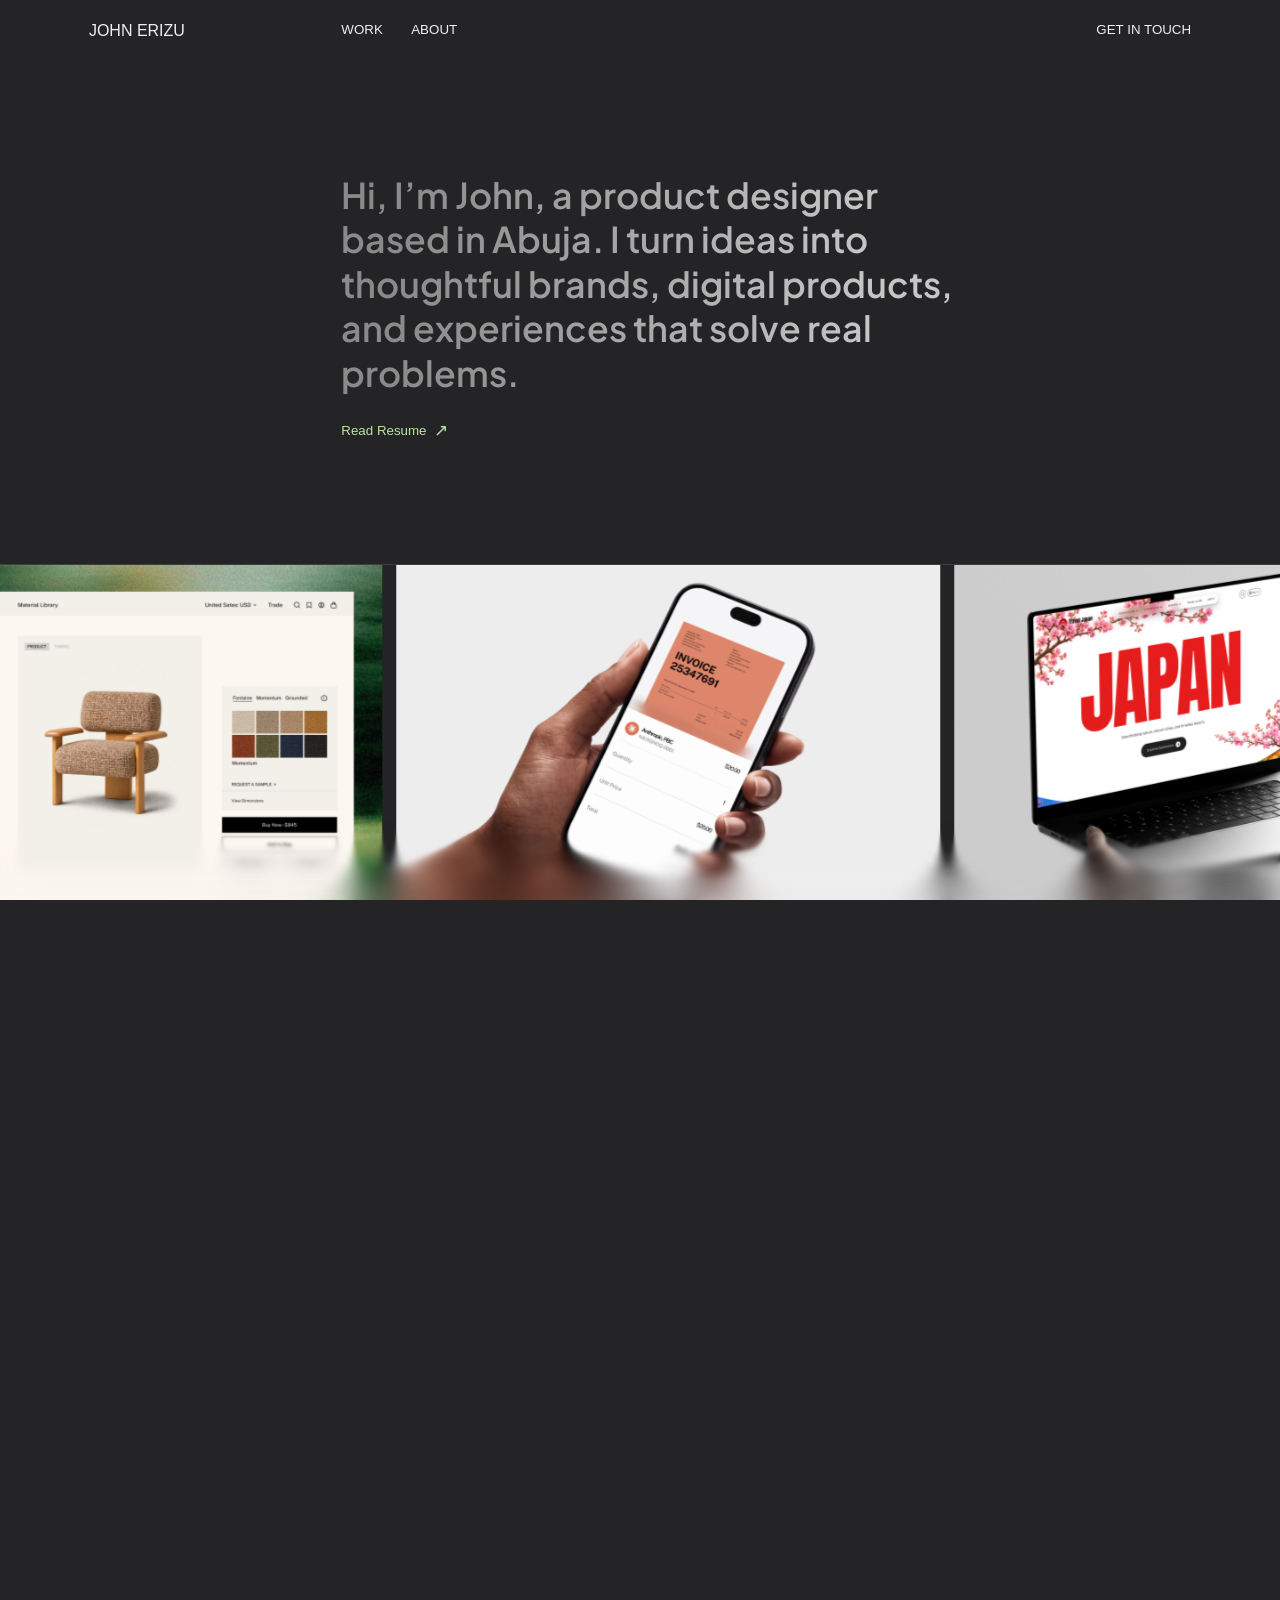
==== commit e3ee1915: "Add narrative case-study pages and portrait favicon" ====
--- a/index.html
+++ b/index.html
@@ -30,13 +30,13 @@
     content="Portfolio of John Erizu, a digital product designer crafting elevated experiences for modern businesses.">
   <meta name="twitter:image" content="https://johnerizu.vercel.app/artifacts/hero/Frame%202147224283.png">
 
-  <link rel="icon" type="image/svg+xml" href="artifacts/favicon.svg">
+  <link rel="icon" type="image/png" sizes="480x480" href="artifacts/Images/Frame%202147224294.png">
   <link rel="preconnect" href="https://fonts.googleapis.com">
   <link rel="preconnect" href="https://fonts.gstatic.com" crossorigin>
   <link href="https://fonts.googleapis.com/css2?family=IBM+Plex+Mono:wght@400;500;600;700&family=Plus+Jakarta+Sans:ital,wght@0,200..800;1,200..800&family=Six+Caps&display=swap" rel="stylesheet">
   <link rel="stylesheet" href="styles.css?v=review-1">
   <link rel="stylesheet" href="hero.css?v=layout-polish-9">
-  <link rel="stylesheet" href="projects.css?v=review-1">
+  <link rel="stylesheet" href="projects.css?v=case-studies-4">
   <link rel="stylesheet" href="experience.css?v=review-1">
   <link rel="stylesheet" href="about.css?v=review-1">
   <link rel="stylesheet" href="footer.css?v=sketch-motion-4">
@@ -119,12 +119,12 @@
     <div class="container-narrow">
       <h2 id="projects-title" class="section-title animate-on-scroll">Selected Projects</h2>
       <div class="projects-grid">
-        <a href="#" class="project-card animate-on-scroll" data-case-study="kobo-kounta" aria-label="Read the Kobo Kounta case study">
+        <a href="work/kobo-kounta/" class="project-card animate-on-scroll" data-case-study="kobo-kounta" aria-label="Read the Kobo Kounta case study">
           <div class="project-img-wrap">
             <img src="artifacts/Kobo%20Kounta/brand-launch.jpg" alt="Kobo Kounta app displayed on a phone" class="project-img" width="1600" height="1067" loading="lazy" decoding="async">
           </div>
         </a>
-        <a href="#" class="project-card animate-on-scroll" data-case-study="maildrip-redesign" aria-label="Read the MailDrip Opt-In Forms case study">
+        <a href="work/maildrip/" class="project-card animate-on-scroll" data-case-study="maildrip-redesign" aria-label="Read the MailDrip Opt-In Forms case study">
           <div class="project-img-wrap">
             <img src="artifacts/opt-in-case-study/cover-image.png" alt="MailDrip opt-in form builder interface" class="project-img" width="4320" height="3284" loading="lazy" decoding="async">
           </div>
@@ -365,42 +365,10 @@
     </div>
   </div>
 
-  <!-- Case Study Overlay Panel (Dribbble-style) -->
-  <div class="case-study-overlay" id="case-study-overlay" aria-hidden="true">
-    <div class="case-study-backdrop" id="case-study-backdrop"></div>
-    <div class="case-study-container" id="case-study-container">
-      <div class="case-study-header-sticky" id="case-study-header-sticky">
-        <div class="case-study-header-inner">
-          <div class="case-study-header-text" id="case-study-header-text"></div>
-          <button class="case-study-close" id="case-study-close" aria-label="Close case study">
-            <svg width="24" height="24" viewBox="0 0 24 24" fill="none" stroke="currentColor" stroke-width="2" stroke-linecap="round" stroke-linejoin="round">
-              <line x1="18" y1="6" x2="6" y2="18"></line>
-              <line x1="6" y1="6" x2="18" y2="18"></line>
-            </svg>
-          </button>
-        </div>
-      </div>
-      <div class="case-study-content" id="case-study-content">
-        <!-- Content injected dynamically via JavaScript -->
-      </div>
-    </div>
-  </div>
-
-  <!-- Image Lightbox (full-view for case study images) -->
-  <div class="image-lightbox" id="image-lightbox" aria-hidden="true">
-    <button class="image-lightbox-close" id="image-lightbox-close" aria-label="Close full-size image">
-      <svg width="24" height="24" viewBox="0 0 24 24" fill="none" stroke="currentColor" stroke-width="2" stroke-linecap="round" stroke-linejoin="round">
-        <line x1="18" y1="6" x2="6" y2="18"></line>
-        <line x1="6" y1="6" x2="18" y2="18"></line>
-      </svg>
-    </button>
-    <img src="" alt="" class="image-lightbox-img" id="image-lightbox-img">
-  </div>
-
   <script src="vendor/gsap.min.js"></script>
   <script src="vendor/ScrollTrigger.min.js"></script>
   <script src="vendor/ScrollSmoother.min.js"></script>
-  <script src="main.dev.js?v=review-1"></script>
+  <script src="main.dev.js?v=case-studies-4"></script>
 
   <!-- Cal embed code begins -->
   <script type="text/javascript">
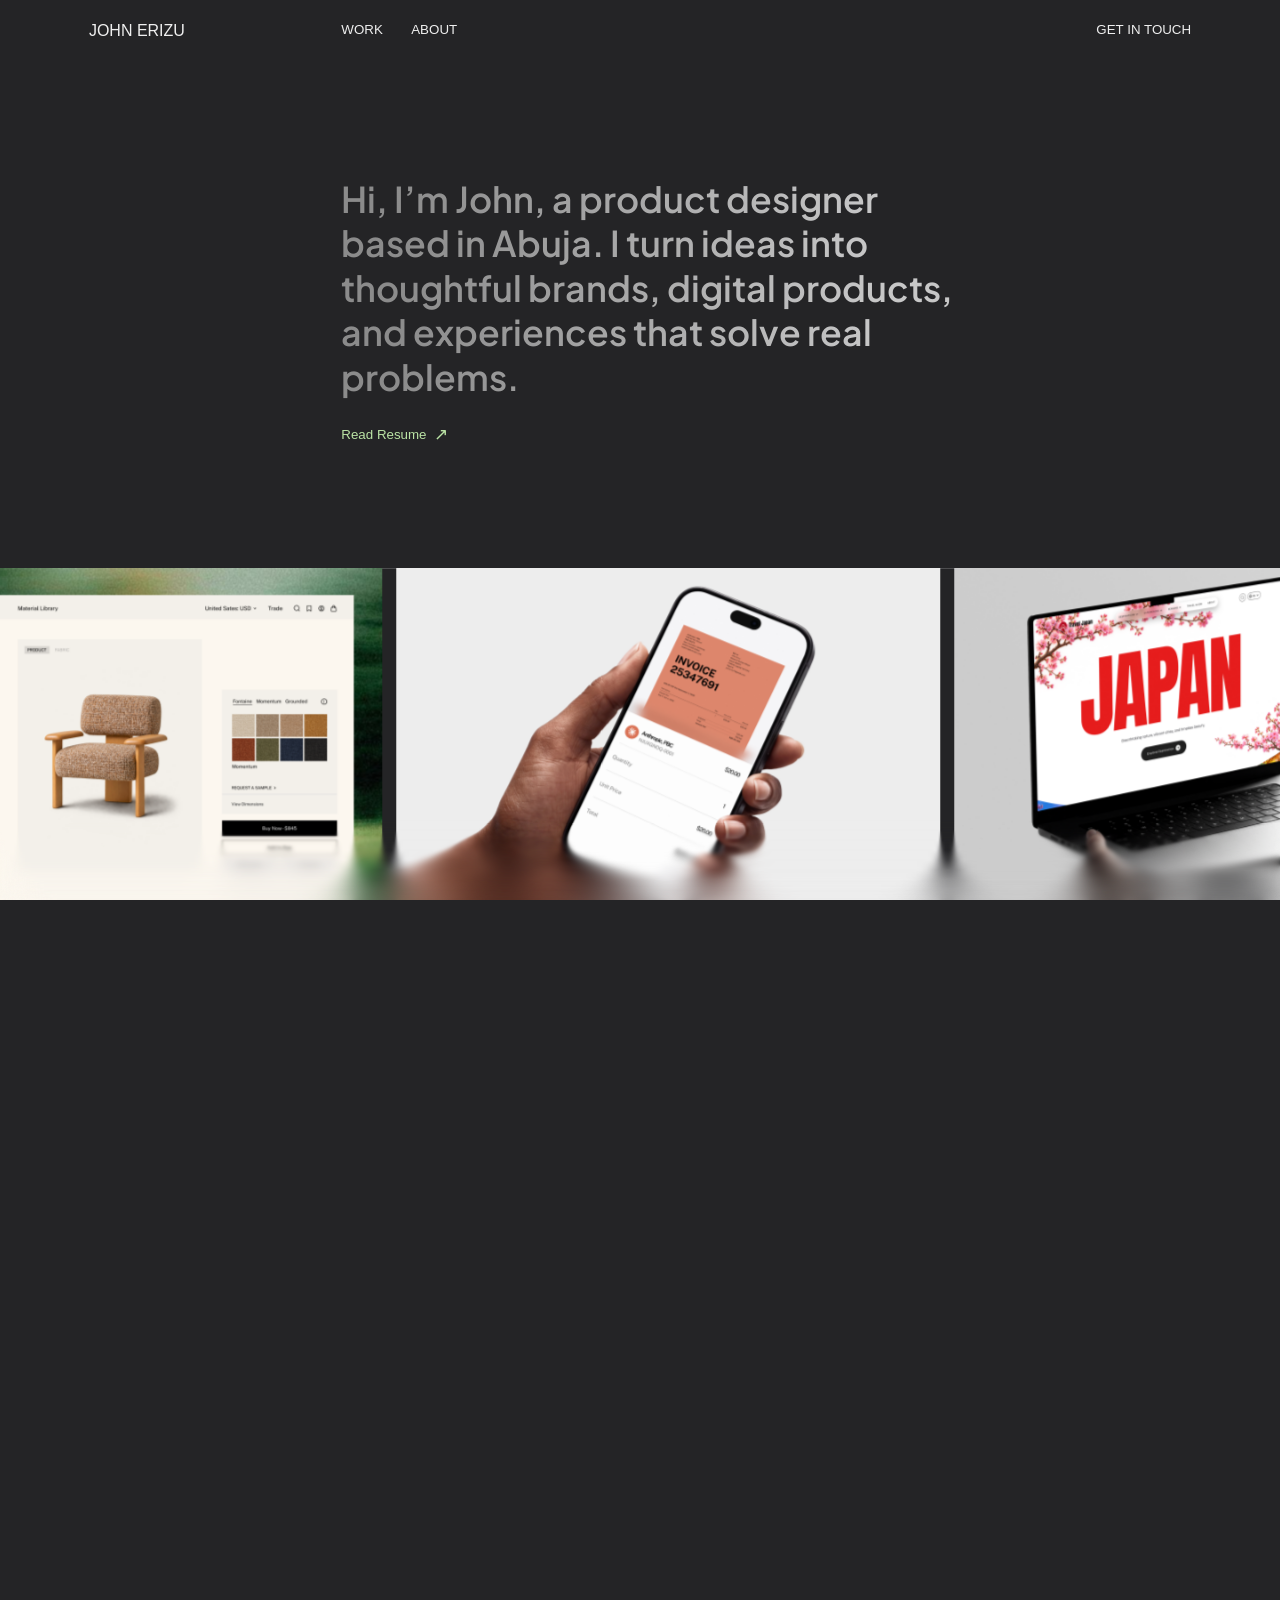
==== commit 4742dc07: "Refine work history and add project title labels" ====
--- a/index.html
+++ b/index.html
@@ -36,8 +36,8 @@
   <link href="https://fonts.googleapis.com/css2?family=IBM+Plex+Mono:wght@400;500;600;700&family=Plus+Jakarta+Sans:ital,wght@0,200..800;1,200..800&family=Six+Caps&display=swap" rel="stylesheet">
   <link rel="stylesheet" href="styles.css?v=review-1">
   <link rel="stylesheet" href="hero.css?v=layout-polish-9">
-  <link rel="stylesheet" href="projects.css?v=case-studies-4">
-  <link rel="stylesheet" href="experience.css?v=review-1">
+  <link rel="stylesheet" href="projects.css?v=project-labels-2">
+  <link rel="stylesheet" href="experience.css?v=history-4">
   <link rel="stylesheet" href="about.css?v=review-1">
   <link rel="stylesheet" href="footer.css?v=sketch-motion-4">
 </head>
@@ -123,10 +123,18 @@
           <div class="project-img-wrap">
             <img src="artifacts/Kobo%20Kounta/brand-launch.jpg" alt="Kobo Kounta app displayed on a phone" class="project-img" width="1600" height="1067" loading="lazy" decoding="async">
           </div>
+          <div class="project-label">
+            <span class="project-category">Product &amp; UX Design</span>
+            <h3>Kobo Kounta <span aria-hidden="true">↗</span></h3>
+          </div>
         </a>
         <a href="work/maildrip/" class="project-card animate-on-scroll" data-case-study="maildrip-redesign" aria-label="Read the MailDrip Opt-In Forms case study">
           <div class="project-img-wrap">
             <img src="artifacts/opt-in-case-study/cover-image.png" alt="MailDrip opt-in form builder interface" class="project-img" width="4320" height="3284" loading="lazy" decoding="async">
+          </div>
+          <div class="project-label">
+            <span class="project-category">UX/UI Design</span>
+            <h3>MailDrip Opt-In Forms <span aria-hidden="true">↗</span></h3>
           </div>
         </a>
       </div>
--- a/projects.css
+++ b/projects.css
@@ -26,6 +26,10 @@
   gap: calc(80 * var(--hero-unit)) calc(16 * var(--hero-unit));
 }
 #projects .project-card { min-width: 0; }
+#projects .project-label { padding-top: 22px; font-family: 'Hero Jakarta', Arial, sans-serif; }
+#projects .project-category { display: block; margin-bottom: 8px; color: #737373; font-size: 14px; line-height: 1.5; font-weight: 400; letter-spacing: .08em; text-transform: uppercase; }
+#projects .project-label h3 { margin: 0; color: #111; font-family: 'Hero Jakarta', Arial, sans-serif; font-size: clamp(18px, 1.67vw, 26px); line-height: 1.4; font-weight: 600; letter-spacing: -.025em; text-decoration: underline; text-decoration-thickness: 1px; text-underline-offset: 5px; }
+#projects .project-label h3 span { white-space: nowrap; }
 #projects .project-img-wrap {
   aspect-ratio: 3 / 2;
   border-radius: 0;
@@ -44,6 +48,8 @@
   #projects .container-narrow { padding: 0 24px; }
   #projects .section-title { font-size: clamp(24px, 6.7vw, 28px); line-height: 1.15; margin-bottom: 28px; }
   #projects .projects-grid { grid-template-columns: 1fr; gap: 32px; }
+  #projects .project-label { padding-top: 18px; }
+  #projects .project-category { font-size: 12px; margin-bottom: 6px; }
 }
 @media (prefers-reduced-motion: reduce) {
   #projects .project-card, #projects .project-img { transition: none; }
--- a/experience.css
+++ b/experience.css
@@ -1,6 +1,6 @@
 /* Work history: centered three-column rows on a light dot grid. */
 #experience {
-  padding: calc(80 * var(--hero-unit)) 0;
+  padding: calc(90 * var(--hero-unit)) 0 calc(62 * var(--hero-unit));
   background-color: #f0f0f0;
   background-image: radial-gradient(circle at 1px 1px, #cfd5da 1px, transparent 1.2px);
   background-size: calc(22 * var(--hero-unit)) calc(22 * var(--hero-unit));
@@ -17,20 +17,20 @@
   margin: 0 auto;
   padding: 0;
 }
-#experience .experience-header { margin: 0 0 calc(32 * var(--hero-unit)); }
+#experience .experience-header { margin: 0 0 calc(30 * var(--hero-unit)); }
 #experience h2 {
   margin: 0;
   font-family: 'Hero Jakarta', Arial, sans-serif;
-  font-size: calc(40 * var(--hero-unit));
+  font-size: max(16px, calc(17 * var(--hero-unit)));
   font-weight: 600;
-  line-height: calc(50 * var(--hero-unit));
+  line-height: calc(24 * var(--hero-unit));
   letter-spacing: 0;
   color: #000;
 }
-#experience .experience-list { display: block; list-style: none; margin: 0; padding: 0; }
+#experience .experience-list { display: block; list-style: none; margin: 0; padding: 0; border-top: 1px solid #d2d2d2; }
 #experience .experience-item {
   display: grid;
-  grid-template-columns: repeat(3, minmax(0, 1fr));
+  grid-template-columns: minmax(0, 36fr) minmax(0, 40fr) minmax(0, 24fr);
   align-items: baseline;
   margin: 0;
   padding: calc(26 * var(--hero-unit)) 0;
@@ -49,20 +49,20 @@
   color: #111;
 }
 #experience .experience-company { padding-right: 20px; font-weight: 500; }
-#experience .experience-role { padding-right: 12px; }
+#experience .experience-role { padding-right: 12px; color: #808080; }
 #experience .experience-time { color: #808080; text-align: right; }
 @media (max-width: 1000px) {
   #experience { padding: 72px 0; background-size: 22px 22px; background-position: 11px 11px; }
   #experience .container-narrow { width: calc(100% - 96px); }
-  #experience h2 { font-size: 36px; line-height: 1.2; }
-  #experience .experience-header { margin-bottom: 32px; }
+  #experience h2 { font-size: 17px; line-height: 24px; }
+  #experience .experience-header { margin-bottom: 30px; }
   #experience .experience-item { padding: 26px 0; }
   #experience .experience-company, #experience .experience-role, #experience .experience-time { font-size: 15px; line-height: 24px; }
 }
 @media (max-width: 700px) {
   #experience { padding: 56px 24px; }
   #experience .container-narrow { width: 100%; }
-  #experience h2 { font-size: clamp(24px, 6.7vw, 28px); }
+  #experience h2 { font-size: 17px; }
   #experience .experience-header { margin-bottom: 24px; }
   #experience .experience-item { grid-template-columns: 1fr; gap: 8px; padding: 24px 0; }
   #experience .experience-company { padding: 0; font-size: 17px; font-weight: 600; }
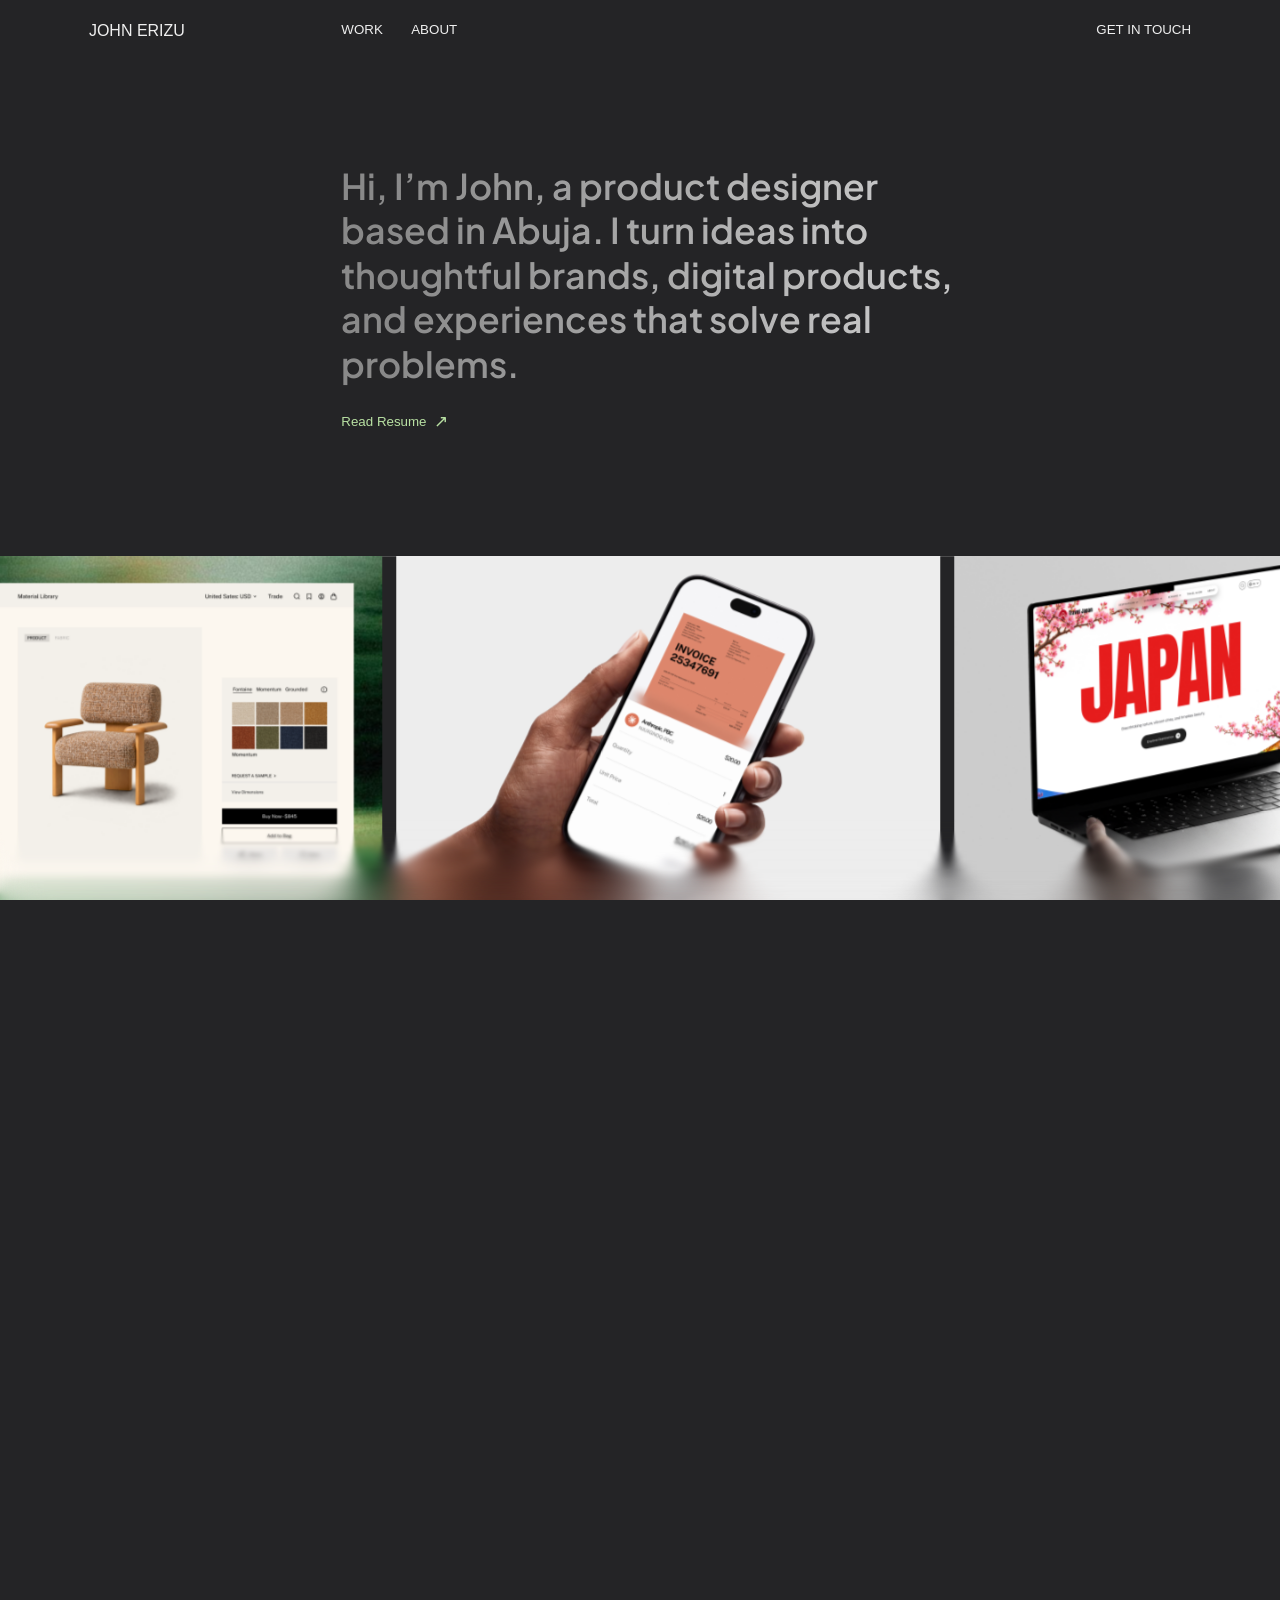
==== commit 4730cf38: "Simplify selected project titles" ====
--- a/index.html
+++ b/index.html
@@ -36,7 +36,7 @@
   <link href="https://fonts.googleapis.com/css2?family=IBM+Plex+Mono:wght@400;500;600;700&family=Plus+Jakarta+Sans:ital,wght@0,200..800;1,200..800&family=Six+Caps&display=swap" rel="stylesheet">
   <link rel="stylesheet" href="styles.css?v=review-1">
   <link rel="stylesheet" href="hero.css?v=layout-polish-9">
-  <link rel="stylesheet" href="projects.css?v=project-labels-2">
+  <link rel="stylesheet" href="projects.css?v=project-labels-3">
   <link rel="stylesheet" href="experience.css?v=history-4">
   <link rel="stylesheet" href="about.css?v=review-1">
   <link rel="stylesheet" href="footer.css?v=sketch-motion-4">
@@ -125,7 +125,7 @@
           </div>
           <div class="project-label">
             <span class="project-category">Product &amp; UX Design</span>
-            <h3>Kobo Kounta <span aria-hidden="true">↗</span></h3>
+            <h3>Kobo Kounta</h3>
           </div>
         </a>
         <a href="work/maildrip/" class="project-card animate-on-scroll" data-case-study="maildrip-redesign" aria-label="Read the MailDrip Opt-In Forms case study">
@@ -134,7 +134,7 @@
           </div>
           <div class="project-label">
             <span class="project-category">UX/UI Design</span>
-            <h3>MailDrip Opt-In Forms <span aria-hidden="true">↗</span></h3>
+            <h3>MailDrip Opt-In Forms</h3>
           </div>
         </a>
       </div>
--- a/projects.css
+++ b/projects.css
@@ -28,8 +28,7 @@
 #projects .project-card { min-width: 0; }
 #projects .project-label { padding-top: 22px; font-family: 'Hero Jakarta', Arial, sans-serif; }
 #projects .project-category { display: block; margin-bottom: 8px; color: #737373; font-size: 14px; line-height: 1.5; font-weight: 400; letter-spacing: .08em; text-transform: uppercase; }
-#projects .project-label h3 { margin: 0; color: #111; font-family: 'Hero Jakarta', Arial, sans-serif; font-size: clamp(18px, 1.67vw, 26px); line-height: 1.4; font-weight: 600; letter-spacing: -.025em; text-decoration: underline; text-decoration-thickness: 1px; text-underline-offset: 5px; }
-#projects .project-label h3 span { white-space: nowrap; }
+#projects .project-label h3 { margin: 0; color: #111; font-family: 'Hero Jakarta', Arial, sans-serif; font-size: clamp(18px, 1.67vw, 26px); line-height: 1.4; font-weight: 600; letter-spacing: -.025em; text-decoration: none; }
 #projects .project-img-wrap {
   aspect-ratio: 3 / 2;
   border-radius: 0;
